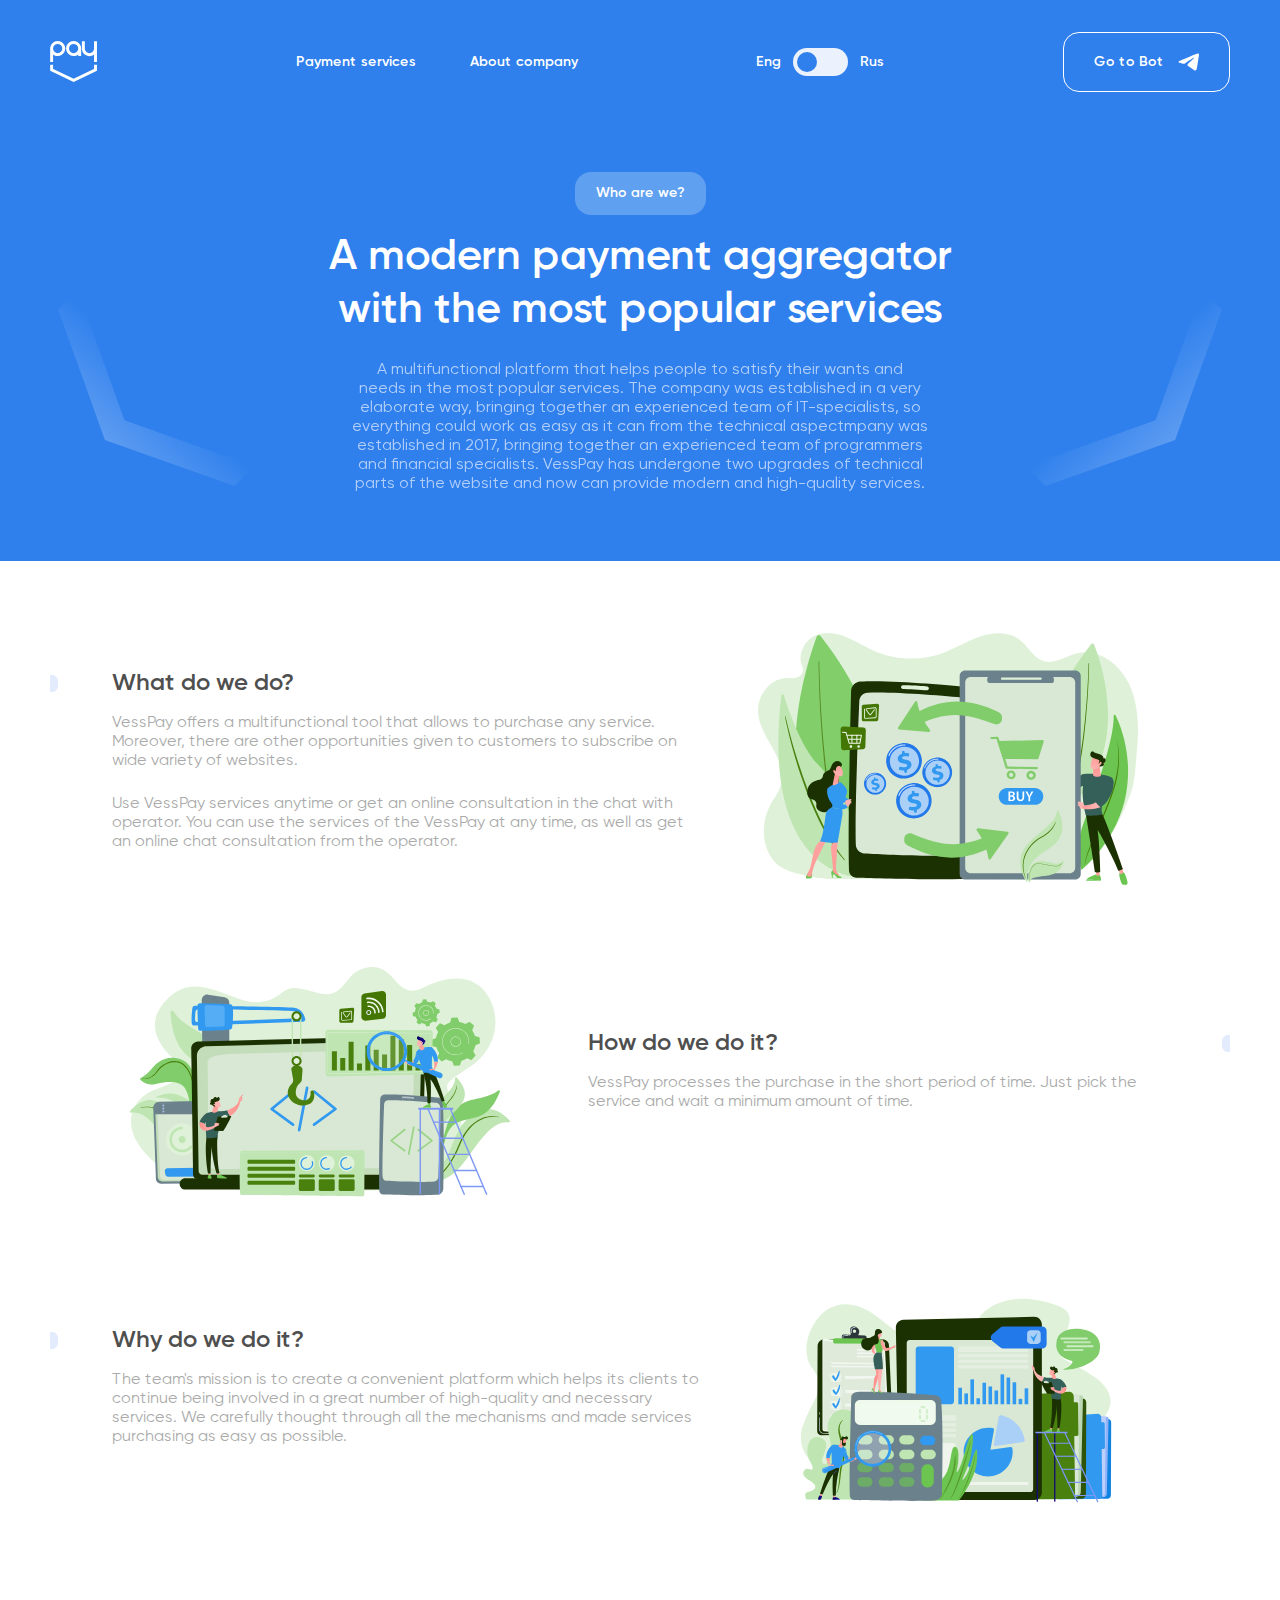
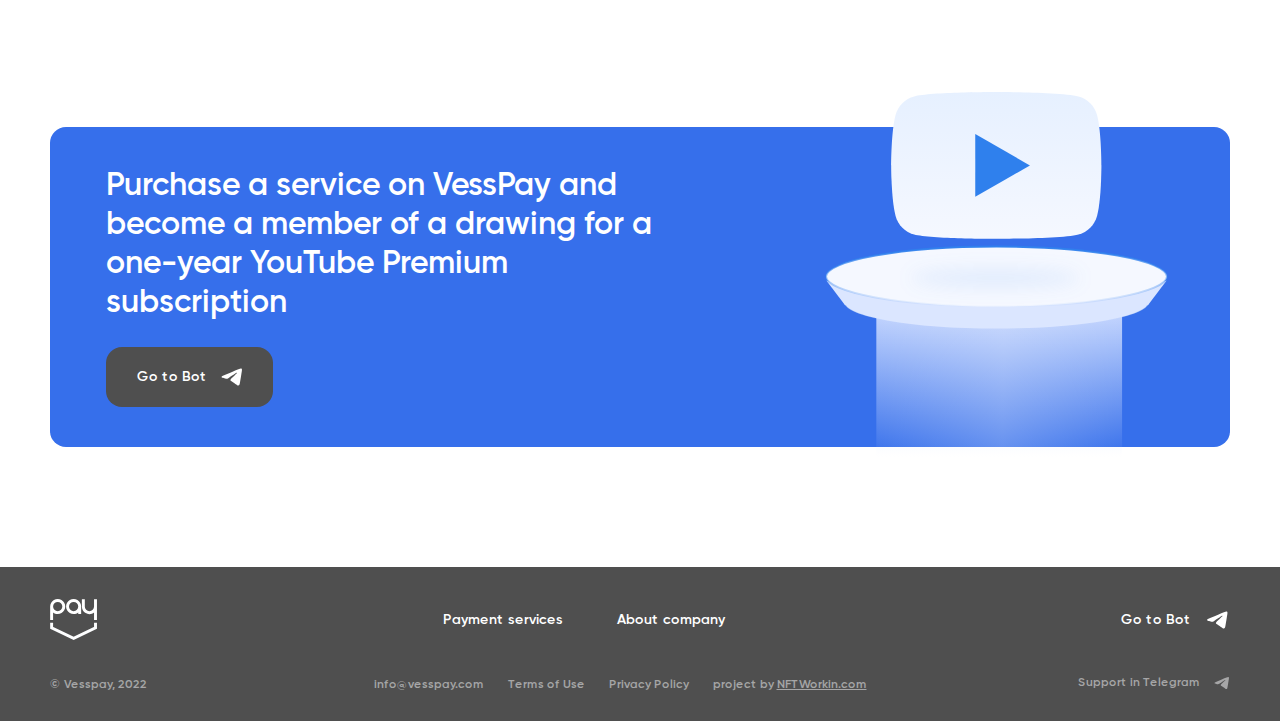
==== about/index.html @ a9a3f436 "fix links" ====
<!doctype html>
<html lang="ru">

<head>
    <meta charset="UTF-8">
<meta name="viewport" content="width=device-width">
<meta http-equiv="X-UA-Compatible" content="ie=edge">


<title>VessPay</title>

<link rel="stylesheet" href="../assets/css/style.css"> 

    </head>

<body>

    
<header class="header header-desctop header-blue">
    <div class="container">
        <a class="header__logo" href="../">
            <img src="./../assets/img/logo-white.svg" alt="logo">
        </a>
        <div class="header__menu">
            <ul>
                

                
                <li class="header__menu-item "><a href="../payment-services">Payment services</a>
                </li>
                
                

                
                <li class="header__menu-item "><a href="../about">About company</a>
                </li>
                
                


            </ul>
        </div>
        <div class="switch desctop " data-href='./../ru/about'>
    <span class="left">Eng</span><input type="checkbox" id="desctop" />
    <label for="desctop"></label>
    <span class="right">Rus</span>
</div>
        <div class="header__link">
            

<a class="btn btn_outline-white" href="https://t.me/vesspay_bot" target="_blank">

    <span>Go to Bot</span> <svg width="21" height="18" viewBox="0 0 21 18" fill="none" xmlns="http://www.w3.org/2000/svg">
            <path
                d="M1.91512 7.80784C8.19912 5.04334 16.3311 1.67284 17.4536 1.20634C20.3981 -0.0146596 21.3016 0.21934 20.8511 2.92334C20.5276 4.86684 19.5941 11.3013 18.8501 15.3063C18.4086 17.6813 17.4181 17.9628 15.8606 16.9353C15.1116 16.4408 11.3311 13.9408 10.5106 13.3538C9.76162 12.8188 8.72862 12.1753 10.0241 10.9078C10.4851 10.4563 13.5071 7.57084 15.8616 5.32484C16.1701 5.02984 15.7826 4.54534 15.4266 4.78184C12.2531 6.88634 7.85312 9.80734 7.29312 10.1878C6.44712 10.7623 5.63462 11.0258 4.17612 10.6068C3.07412 10.2903 1.99762 9.91284 1.57862 9.76884C-0.0348845 9.21484 0.348115 8.49734 1.91512 7.80784Z" />
        </svg>
</a>




        </div>

    </div>


</header>
<header class="header-mobile header-blue">
    <div class="header-mobile__wrapper">
        <a class="header__logo" href="#">
            <img src="./../assets/img/logo-white.svg" alt="logo">
        </a>
        <div class="switch mobile " data-href='./../ru/about'>
    <span class="left">Eng</span><input type="checkbox" id="mobile" />
    <label for="mobile"></label>
    <span class="right">Rus</span>
</div>

        <div class="header__menu-mob">
            <div class="burger">

                <div class="burger__close">
                    <svg width="44" height="22" viewBox="0 0 44 22" fill="none" xmlns="http://www.w3.org/2000/svg">
                        <g clip-path="url(#clip0_883_583)">
                            <rect x="6" width="32" height="4" rx="2" fill="white" />
                            <rect x="6" y="9" width="32" height="4" rx="2" fill="white" />
                            <rect x="6" y="18" width="32" height="4" rx="2" fill="white" />
                        </g>
                        <defs>
                            <clipPath id="clip0_883_583">
                                <rect width="44" height="22" fill="white" />
                            </clipPath>
                        </defs>
                    </svg>


                </div>
                <div class="burger__open">
                    <svg width="44" height="22" viewBox="0 0 44 22" fill="none" xmlns="http://www.w3.org/2000/svg">
                        <g clip-path="url(#clip0_199_19511)">
                            <path d="M22 11L31 20M13 20L22 11L13 20ZM31 2L22 11L31 2ZM22 11L13 2L22 11Z" stroke="white"
                                stroke-width="4" stroke-linecap="round" stroke-linejoin="round" />
                        </g>
                        <defs>
                            <clipPath id="clip0_199_19511">
                                <rect width="44" height="22" fill="white" />
                            </clipPath>
                        </defs>
                    </svg>

                </div>

            </div>
        </div>
    </div>
    <div class="nav nav-mobile">
        <ul class="nav-mobile__list">
            
            <li class="nav-mobile__list-item"><a href="../payment-services">Payment services</a></li>
            
            <li class="nav-mobile__list-item"><a href="../about">About company</a></li>
            
        </ul>
        

<a class="btn btn_outline-white" href="https://t.me/vesspay_bot" target="_blank">

    <span>Go to Bot</span> <svg width="21" height="18" viewBox="0 0 21 18" fill="none" xmlns="http://www.w3.org/2000/svg">
            <path
                d="M1.91512 7.80784C8.19912 5.04334 16.3311 1.67284 17.4536 1.20634C20.3981 -0.0146596 21.3016 0.21934 20.8511 2.92334C20.5276 4.86684 19.5941 11.3013 18.8501 15.3063C18.4086 17.6813 17.4181 17.9628 15.8606 16.9353C15.1116 16.4408 11.3311 13.9408 10.5106 13.3538C9.76162 12.8188 8.72862 12.1753 10.0241 10.9078C10.4851 10.4563 13.5071 7.57084 15.8616 5.32484C16.1701 5.02984 15.7826 4.54534 15.4266 4.78184C12.2531 6.88634 7.85312 9.80734 7.29312 10.1878C6.44712 10.7623 5.63462 11.0258 4.17612 10.6068C3.07412 10.2903 1.99762 9.91284 1.57862 9.76884C-0.0348845 9.21484 0.348115 8.49734 1.91512 7.80784Z" />
        </svg>
</a>




    </div>
</header>

 

    
    <main>
        


<section class=" about-main-section">
    <div class="container ">
        <div class="switch about-main-section-switch " data-href='./../ru/about'>
    <span class="left">Eng</span><input type="checkbox" id="about-main-section-switch" />
    <label for="about-main-section-switch"></label>
    <span class="right">Rus</span>
</div>
        <div class="about-main-section__content">

            <div class="about-main-section__wrapper">
                <div class="about-main-section__question">Who are we?</div>
                <h1>A modern payment aggregator with the most popular services</h1>
                <p>A multifunctional platform that helps people to satisfy their wants and needs in the most popular services. The company was established in a very elaborate way, bringing together an experienced team of IT-specialists, so everything could work as easy as it can from the technical aspectmpany was established in 2017, bringing together an experienced team of programmers and financial specialists. VessPay has undergone two upgrades of technical parts of the website and now can provide modern and high-quality services. </p>
            </div>
            <img class="about-main-section__left" src="./../assets/img/about-left.svg" alt="left-icon">
            <img class="about-main-section__right" src="./../assets/img/about-right.svg" alt="left-icon">
        </div>
    </div>
</section>


<section class=" text-image-section text-image-section_left text-image-one">
    <div class="container ">
        <div class="text-image-section__content">
            <div class="text-image-section__left">
                <div class="text-image-section__title">What do we do?
                    <svg width="8" height="17" viewBox="0 0 8 17" fill="none" xmlns="http://www.w3.org/2000/svg">
                        <path d="M0 0H2C5.31371 0 8 2.68629 8 6V11C8 14.3137 5.31371 17 2 17H0V0Z" fill="#E3ECFC" />
                    </svg>

                </div>
                <p>VessPay offers a multifunctional tool that allows to purchase any service. Moreover, there are other opportunities given to customers to subscribe on wide variety of websites.</p>
                <p>Use VessPay services anytime or get an online consultation in the chat with operator.  You can use the services of the VessPay at any time, as well as get an online chat consultation from the operator.</p>
            </div>
            <div class="text-image-section__img">
                <img src="./../assets/img/about-section1.svg" alt="image">
            </div>
        </div>
    </div>
</section>


<section class=" text-image-section text-image-section_right text-image-two">
    <div class="container ">
        <div class="text-image-section__content">
            <div class="text-image-section__left">
                <div class="text-image-section__title">How do we do it?
                    <svg width="8" height="17" viewBox="0 0 8 17" fill="none" xmlns="http://www.w3.org/2000/svg">
                        <path d="M0 0H2C5.31371 0 8 2.68629 8 6V11C8 14.3137 5.31371 17 2 17H0V0Z" fill="#E3ECFC" />
                    </svg>

                </div>
                <p>VessPay processes the purchase in the short period of time. Just pick the service and wait a minimum amount of time.</p>
                <p></p>
            </div>
            <div class="text-image-section__img">
                <img src="./../assets/img/about-section2.svg" alt="image">
            </div>
        </div>
    </div>
</section>


<section class=" text-image-section text-image-section_left text-image-three">
    <div class="container ">
        <div class="text-image-section__content">
            <div class="text-image-section__left">
                <div class="text-image-section__title">Why do we do it?
                    <svg width="8" height="17" viewBox="0 0 8 17" fill="none" xmlns="http://www.w3.org/2000/svg">
                        <path d="M0 0H2C5.31371 0 8 2.68629 8 6V11C8 14.3137 5.31371 17 2 17H0V0Z" fill="#E3ECFC" />
                    </svg>

                </div>
                <p>The team's mission is to create a convenient platform which helps its clients to continue being involved in a great number of high-quality and necessary services. We carefully thought through all the mechanisms and made services purchasing as easy as possible.</p>
                <p></p>
            </div>
            <div class="text-image-section__img">
                <img src="./../assets/img/about-section3.svg" alt="image">
            </div>
        </div>
    </div>
</section>



<section class=" banner-with-icon-section section">
    <div class="container ">
        <div class="banner-with-icon-section__content">
            <div class="banner-with-icon-section__left">
                <h2 class="banner-with-icon-section__title">Purchase a service on VessPay and become a member of a drawing for a one-year YouTube Premium subscription</h2>
                

<a class="btn btn_black" href="https://t.me/vesspay_bot" target="_blank">

    <span>Go to Bot</span>  <svg width="21" height="18" viewBox="0 0 21 18" fill="none" xmlns="http://www.w3.org/2000/svg">
            <path
                d="M1.91512 7.80784C8.19912 5.04334 16.3311 1.67284 17.4536 1.20634C20.3981 -0.0146596 21.3016 0.21934 20.8511 2.92334C20.5276 4.86684 19.5941 11.3013 18.8501 15.3063C18.4086 17.6813 17.4181 17.9628 15.8606 16.9353C15.1116 16.4408 11.3311 13.9408 10.5106 13.3538C9.76162 12.8188 8.72862 12.1753 10.0241 10.9078C10.4851 10.4563 13.5071 7.57084 15.8616 5.32484C16.1701 5.02984 15.7826 4.54534 15.4266 4.78184C12.2531 6.88634 7.85312 9.80734 7.29312 10.1878C6.44712 10.7623 5.63462 11.0258 4.17612 10.6068C3.07412 10.2903 1.99762 9.91284 1.57862 9.76884C-0.0348845 9.21484 0.348115 8.49734 1.91512 7.80784Z" />
        </svg>
</a>




            </div>
            <div class="banner-with-icon-section__right">
                <img src="./../assets/img/big-icon.svg" alt="icon">
            </div>
        </div>
    </div>

</section>


    </main>


    
<footer class="footer">
    <div class="container">
        <div class="footer__top">
            <a class="footer__logo" href="../">
                <img src="./../assets/img/logo-white.svg" alt="logo">
            </a>

            <ul class="footer__nav">
                
                <li><a href="../payment-services">Payment services</a></li>
                
                <li><a href="../about">About company</a></li>
                
            </ul>
            

<a class="btn btn_white-transperent" href="https://t.me/vesspay_bot" target="_blank">

    <span>Go to Bot</span> <svg width="21" height="18" viewBox="0 0 21 18" fill="none" xmlns="http://www.w3.org/2000/svg">
            <path
                d="M1.91512 7.80784C8.19912 5.04334 16.3311 1.67284 17.4536 1.20634C20.3981 -0.0146596 21.3016 0.21934 20.8511 2.92334C20.5276 4.86684 19.5941 11.3013 18.8501 15.3063C18.4086 17.6813 17.4181 17.9628 15.8606 16.9353C15.1116 16.4408 11.3311 13.9408 10.5106 13.3538C9.76162 12.8188 8.72862 12.1753 10.0241 10.9078C10.4851 10.4563 13.5071 7.57084 15.8616 5.32484C16.1701 5.02984 15.7826 4.54534 15.4266 4.78184C12.2531 6.88634 7.85312 9.80734 7.29312 10.1878C6.44712 10.7623 5.63462 11.0258 4.17612 10.6068C3.07412 10.2903 1.99762 9.91284 1.57862 9.76884C-0.0348845 9.21484 0.348115 8.49734 1.91512 7.80784Z" />
        </svg>
</a>




        </div>
        <div class="footer__bottom">
            <div class="footer__copyright">© Vesspay, 2022</div>
            <ul class="footer__links">
                
                
                <li> <a href="mailto:info@vesspay.com">info@vesspay.com</a> </li>
                

                
                
                <li data-href="modal-term" class="modal-trigger"> Terms of Use</li>
                

                
                
                <li class="projectBy_desctop"> project by <a href="nftworkin.com" class="link projectBy_desctop">NFTWorkin.com</a> </li>
                

                
                
                <li data-href="modal-privacy" class="modal-trigger"> Privacy Policy</li>
                

                
            </ul>
            

<a class="btn btn_grey" href="https://t.me/VessPay_chat" target="_blank">

    <span>Support in Telegram</span> <svg width="21" height="18" viewBox="0 0 21 18" fill="none" xmlns="http://www.w3.org/2000/svg">
            <path
                d="M1.91512 7.80784C8.19912 5.04334 16.3311 1.67284 17.4536 1.20634C20.3981 -0.0146596 21.3016 0.21934 20.8511 2.92334C20.5276 4.86684 19.5941 11.3013 18.8501 15.3063C18.4086 17.6813 17.4181 17.9628 15.8606 16.9353C15.1116 16.4408 11.3311 13.9408 10.5106 13.3538C9.76162 12.8188 8.72862 12.1753 10.0241 10.9078C10.4851 10.4563 13.5071 7.57084 15.8616 5.32484C16.1701 5.02984 15.7826 4.54534 15.4266 4.78184C12.2531 6.88634 7.85312 9.80734 7.29312 10.1878C6.44712 10.7623 5.63462 11.0258 4.17612 10.6068C3.07412 10.2903 1.99762 9.91284 1.57862 9.76884C-0.0348845 9.21484 0.348115 8.49734 1.91512 7.80784Z" />
        </svg>
</a>




            <div class="footer__projectBy">
                project by<a href = "http://nftworkin.com"  > NFTWorkin.com</a>
            </div>
        </div>
    </div>
</footer>
<div class="termOfUse modal">
    <div class="content">
        <div class="top">
            <div class="close"><svg width="40" height="40" viewBox="0 0 40 40" fill="none"
                    xmlns="http://www.w3.org/2000/svg">
                    <g filter="url(#filter0_b_1278_6894)">
                        <rect width="40" height="40" rx="20" fill="#F4F7FF" />
                        <path d="M15.2737 24.4777L24.3808 15.1768" stroke="#2F80ED" stroke-width="2"
                            stroke-linecap="round" stroke-linejoin="round" />
                        <path d="M15.1766 15.2737L24.4775 24.3808" stroke="#2F80ED" stroke-width="2"
                            stroke-linecap="round" stroke-linejoin="round" />
                    </g>
                    <defs>
                        <filter id="filter0_b_1278_6894" x="-12" y="-12" width="64" height="64"
                            filterUnits="userSpaceOnUse" color-interpolation-filters="sRGB">
                            <feFlood flood-opacity="0" result="BackgroundImageFix" />
                            <feGaussianBlur in="BackgroundImage" stdDeviation="6" />
                            <feComposite in2="SourceAlpha" operator="in" result="effect1_backgroundBlur_1278_6894" />
                            <feBlend mode="normal" in="SourceGraphic" in2="effect1_backgroundBlur_1278_6894"
                                result="shape" />
                        </filter>
                    </defs>
                </svg>
            </div>
        </div>
        <div class="wrapper-text">
            <h2>Website Terms of Use</h2>
            <div class="subtitle">Version 1.0</div>

            <div class="text">
      <p>The VessPay website located at VessPay.com is a copyrighted work belonging to VessPay. Certain features of the Site may be subject to additional guidelines, terms, or rules, which will be posted on the Site in connection with such features.<br>
      All such additional terms, guidelines, and rules are incorporated by reference into these Terms.
      These Terms of Use described the legally binding terms and conditions that oversee your use of the Site. BY LOGGING INTO THE SITE, YOU ARE BEING COMPLIANT THAT THESE TERMS and you represent that you have the authority and capacity to enter into these Terms. YOU SHOULD BE AT LEAST 18 YEARS OF AGE TO ACCESS THE SITE. IF YOU DISAGREE WITH ALL OF THE PROVISION OF THESE TERMS, DO NOT LOG INTO AND/OR USE THE SITE.</P> 
      
      <p>These terms require the use of arbitration Section 10.2 on an individual basis to resolve disputes and also limit the remedies available to you in the event of a dispute. These Terms of Use were created with the help of the Terms Of Use Generator. </p>
      
      
      <h3>Access to the Site</h3>
      
      <p><span>Subject to these Terms.</span>  Company grants you a non-transferable, non-exclusive, revocable, limited license to access the Site solely for your own personal, noncommercial use.
      </p>
      <p><span>Certain Restrictions.</span>  The rights approved to you in these Terms are subject to the following restrictions: (a) you shall not sell, rent, lease, transfer, assign, distribute, host, or otherwise commercially exploit the Site; (b) you shall not change, make derivative works of, disassemble, reverse compile or reverse engineer any part of the Site; (c) you shall not access the Site in order to build a similar or competitive website; and (d) except as expressly stated herein, no part of the Site may be copied, reproduced, distributed, republished, downloaded, displayed, posted or transmitted in any form or by any means unless otherwise indicated, any future release, update, or other addition to functionality of the Site shall be subject to these Terms. All copyright and other proprietary notices on the Site must be retained on all copies thereof. </p>
      
      
      <p>Company reserves the right to change, suspend, or cease the Site with or without notice to you. You approved that Company will not be held liable to you or any third-party for any change, interruption, or termination of the Site or any part.
      </p>
      <p><span>No Support or Maintenance.</span>  You agree that Company will have no obligation to provide you with any support in connection with the Site.<br>
      Excluding any User Content that you may provide, you are aware that all the intellectual property rights, including copyrights, patents, trademarks, and trade secrets, in the Site and its content are owned by Company or Company’s suppliers. Note that these Terms and access to the Site do not give you any rights, title or interest in or to any intellectual property rights, except for the limited access rights expressed in Section 2.1. Company and its suppliers reserve all rights not granted in these Terms. </p>
      
      
      <h3>Third-Party Links & Ads; Other Users
      
      Third-Party Links & Ads.</h3> 
      <p>The Site may contain links to third-party websites and services, and/or display advertisements for third-parties. Such Third-Party Links & Ads are not under the control of Company, and Company is not responsible for any Third-Party Links & Ads. Company provides access to these Third-Party Links & Ads only as a convenience to you, and does not review, approve, monitor, endorse, warrant, or make any representations with respect to Third-Party Links & Ads. You use all Third-Party Links & Ads at your own risk, and should apply a suitable level of caution and discretion in doing so. When you click on any of the Third-Party Links & Ads, the applicable third party’s terms and policies apply, including the third party’s privacy and data gathering practices</p>
      
      <p><span>Other Users.</span> Each Site user is solely responsible for any and all of its own User Content. Because we do not control User Content, you acknowledge and agree that we are not responsible for any User Content, whether provided by you or by others. You agree that Company will not be responsible for any loss or damage incurred as the result of any such interactions. If there is a dispute between you and any Site user, we are under no obligation to become involved.</p>
      
      <p>You hereby release and forever discharge the Company and our officers, employees, agents, successors, and assigns from, and hereby waive and relinquish, each and every past, present and future dispute, claim, controversy, demand, right, obligation, liability, action and cause of action of every kind and nature, that has arisen or arises directly or indirectly out of, or that relates directly or indirectly to, the Site. If you are a California resident, you hereby waive California civil code section 1542 in connection with the foregoing, which states: "a general release does not extend to claims which the creditor does not know or suspect to exist in his or her favor at the time of executing the release, which if known by him or her must have materially affected his or her settlement with the debtor." </p>
      
      <p><span>Cookies and Web Beacons.</span>  Like any other website, VessPay uses ‘cookies’. These cookies are used to store information including visitors’ preferences, and the pages on the website that the visitor accessed or visited. The information is used to optimize the users’ experience by customizing our web page content based on visitors’ browser type and/or other information. </p>
      
      
      <h3>Disclaimers</h3>
      
      <p>The site is provided on an "as-is" and "as available" basis, and company and our suppliers expressly disclaim any and all warranties and conditions of any kind, whether express, implied, or statutory, including all warranties or conditions of merchantability, fitness for a particular purpose, title, quiet enjoyment, accuracy, or non-infringement. We and our suppliers make not guarantee that the site will meet your requirements, will be available on an uninterrupted, timely, secure, or error-free basis, or will be accurate, reliable, free of viruses or other harmful code, complete, legal, or safe. If applicable law requires any warranties with respect to the site, all such warranties are limited in duration to ninety (90) days from the date of first use.<br>
      Some jurisdictions do not allow the exclusion of implied warranties, so the above exclusion may not apply to you. Some jurisdictions do not allow limitations on how long an implied warranty lasts, so the above limitation may not apply to you. </p>
      
      
      <h3>Limitation on Liability</h3>
      
      <p>To the maximum extent permitted by law, in no event shall company or our suppliers be liable to you or any third-party for any lost profits, lost data, costs of procurement of substitute products, or any indirect, consequential, exemplary, incidental, special or punitive damages arising from or relating to these terms or your use of, or incapability to use the site even if company has been advised of the possibility of such damages. Access to and use of the site is at your own discretion and risk, and you will be solely responsible for any damage to your device or computer system, or loss of data resulting therefrom</p>
      
      <p>To the maximum extent permitted by law, notwithstanding anything to the contrary contained herein, our liability to you for any damages arising from or related to this agreement, will at all times be limited to a maximum of fifty U.S. dollars (u.s. $50). The existence of more than one claim will not enlarge this limit. You agree that our suppliers will have no liability of any kind arising from or relating to this agreement.</p>
      
      <p>Some jurisdictions do not allow the limitation or exclusion of liability for incidental or consequential damages, so the above limitation or exclusion may not apply to you. </p>
      
      <p><span>Term and Termination.</span> Subject to this Section, these Terms will remain in full force and effect while you use the Site. We may suspend or terminate your rights to use the Site at any time for any reason at our sole discretion, including for any use of the Site in violation of these Terms. Upon termination of your rights under these Terms, your Account and right to access and use the Site will terminate immediately. You understand that any termination of your Account may involve deletion of your User Content associated with your Account from our live databases. Company will not have any liability whatsoever to you for any termination of your rights under these Terms. Even after your rights under these Terms are terminated, the following provisions of these Terms will remain in effect: Sections 2 through 2.5, Section 3 and Sections 4 through 10. </p>
      
      
      <h3>Copyright Policy.</h3>
      
      <p>Company respects the intellectual property of others and asks that users of our Site do the same. In connection with our Site, we have adopted and implemented a policy respecting copyright law that provides for the removal of any infringing materials and for the termination of users of our online Site who are repeated infringers of intellectual property rights, including copyrights. If you believe that one of our users is, through the use of our Site, unlawfully infringing the copyright(s) in a work, and wish to have the allegedly infringing material removed, the following information in the form of a written notification (pursuant to 17 U.S.C. § 512(c)) must be provided to our designated <br>Copyright Agent:
      <ul>
      <li>your physical or electronic signature; </li>
      <li>identification of the copyrighted work(s) that you claim to have been infringed; </li>
      <li>identification of the material on our services that you claim is infringing and that you request us to remove; </li>
      <li>sufficient information to permit us to locate such material; </li>
      <li>your address, telephone number, and e-mail address; </li>
      <li>a statement that you have a good faith belief that use of the objectionable material is not authorized by the copyright owner, its agent, or under the law; </li>
      <li>a statement that the information in the notification is accurate, and under penalty of perjury, that you are either the owner of the copyright that has allegedly been infringed or that you are authorized to act on behalf of the copyright owner. </li>
      </ul>
      Please note that, pursuant to 17 U.S.C. § 512(f), any misrepresentation of material fact in a written notification automatically subjects the complaining party to liability for any damages, costs and attorney’s fees incurred by us in connection with the written notification and allegation of copyright infringement. </p>
      
      
      <h3>General</h3>
      
      <p>These Terms are subject to occasional revision, and if we make any substantial changes, we may notify you by sending you an e-mail to the last e-mail address you provided to us and/or by prominently posting notice of the changes on our Site. You are responsible for providing us with your most current e-mail address. In the event that the last e-mail address that you have provided us is not valid our dispatch of the e-mail containing such notice will nonetheless constitute effective notice of the changes described in the notice. Any changes to these Terms will be effective upon the earliest of thirty (30) calendar days following our dispatch of an e-mail notice to you or thirty (30) calendar days following our posting of notice of the changes on our Site. These changes will be effective immediately for new users of our Site. Continued use of our Site following notice of such changes shall indicate your acknowledgement of such changes and agreement to be bound by the terms and conditions of such changes. Dispute Resolution. Please read this Arbitration Agreement carefully. It is part of your contract with Company and affects your rights. It contains procedures for MANDATORY BINDING ARBITRATION AND A CLASS ACTION WAIVER. </p>
      
      <p><span>Applicability of Arbitration Agreement. </span> All claims and disputes in connection with the Terms or the use of any product or service provided by the Company that cannot be resolved informally or in small claims court shall be resolved by binding arbitration on an individual basis under the terms of this Arbitration Agreement. Unless otherwise agreed to, all arbitration proceedings shall be held in English. This Arbitration Agreement applies to you and the Company, and to any subsidiaries, affiliates, agents, employees, predecessors in interest, successors, and assigns, as well as all authorized or unauthorized users or beneficiaries of services or goods provided under the Terms. </p>
      
      <p><span>Notice Requirement and Informal Dispute Resolution.</span>  Before either party may seek arbitration, the party must first send to the other party a written Notice of Dispute describing the nature and basis of the claim or dispute, and the requested relief. A Notice to the Company should be sent to: Vesspay.com. After the Notice is received, you and the Company may attempt to resolve the claim or dispute informally. If you and the Company do not resolve the claim or dispute within thirty (30) days after the Notice is received, either party may begin an arbitration proceeding. The amount of any settlement offer made by any party may not be disclosed to the arbitrator until after the arbitrator has determined the amount of the award to which either party is entitled.<br>
      <span>Arbitration Rules.</span> Arbitration shall be initiated through the American Arbitration Association, an established alternative dispute resolution provider that offers arbitration as set forth in this section. If AAA is not available to arbitrate, the parties shall agree to select an alternative ADR Provider. The rules of the ADR Provider shall govern all aspects of the arbitration except to the extent such rules are in conflict with the Terms. The AAA Consumer Arbitration Rules governing the arbitration are available online at adr.org or by calling the AAA at 1-800-778-7879. The arbitration shall be conducted by a single, neutral arbitrator. Any claims or disputes where the total amount of the award sought is less than Ten Thousand U.S. Dollars (US $10,000.00) may be resolved through binding non-appearance-based arbitration, at the option of the party seeking relief. For claims or disputes where the total amount of the award sought is Ten Thousand U.S. Dollars (US $10,000.00) or more, the right to a hearing will be determined by the Arbitration Rules. Any hearing will be held in a location within 100 miles of your residence, unless you reside outside of the United States, and unless the parties agree otherwise. If you reside outside of the U.S., the arbitrator shall give the parties reasonable notice of the date, time and place of any oral hearings. Any judgment on the award rendered by the arbitrator may be entered in any court of competent jurisdiction. If the arbitrator grants you an award that is greater than the last settlement offer that the Company made to you prior to the initiation of arbitration, the Company will pay you the greater of the award or $2,500.00. Each party shall bear its own costs and disbursements arising out of the arbitration and shall pay an equal share of the fees and costs of the ADR Provider. </p>
      
      <p><span>Additional Rules for Non-Appearance Based Arbitration.</span>  If non-appearance based arbitration is elected, the arbitration shall be conducted by telephone, online and/or based solely on written submissions; the specific manner shall be chosen by the party initiating the arbitration. The arbitration shall not involve any personal appearance by the parties or witnesses unless otherwise agreed by the parties. </p>
      
      <p><span>Time Limits.</span>  If you or the Company pursues arbitration, the arbitration action must be initiated and/or demanded within the statute of limitations and within any deadline imposed under the AAA Rules for the pertinent claim. </p>
      
      <p><span>Authority of Arbitrator.</span> If arbitration is initiated, the arbitrator will decide the rights and liabilities of you and the Company, and the dispute will not be consolidated with any other matters or joined with any other cases or parties. The arbitrator shall have the authority to grant motions dispositive of all or part of any claim. The arbitrator shall have the authority to award monetary damages, and to grant any non-monetary remedy or relief available to an individual under applicable law, the AAA Rules, and the Terms. The arbitrator shall issue a written award and statement of decision describing the essential findings and conclusions on which the award is based. The arbitrator has the same authority to award relief on an individual basis that a judge in a court of law would have. The award of the arbitrator is final and binding upon you and the Company. </p>
       
      <p><span>Waiver of Jury Trial. </span> THE PARTIES HEREBY WAIVE THEIR CONSTITUTIONAL AND STATUTORY RIGHTS TO GO TO COURT AND HAVE A TRIAL IN FRONT OF A JUDGE OR A JURY, instead electing that all claims and disputes shall be resolved by arbitration under this Arbitration Agreement. Arbitration procedures are typically more limited, more efficient and less expensive than rules applicable in a court and are subject to very limited review by a court. In the event any litigation should arise between you and the Company in any state or federal court in a suit to vacate or enforce an arbitration award or otherwise, YOU AND THE COMPANY WAIVE ALL RIGHTS TO A JURY TRIAL, instead electing that the dispute be resolved by a judge. </p>
      
      <p><span>Waiver of Class or Consolidated Actions.</span> All claims and disputes within the scope of this arbitration agreement must be arbitrated or litigated on an individual basis and not on a class basis, and claims of more than one customer or user cannot be arbitrated or litigated jointly or consolidated with those of any other customer or user.<br>
      Confidentiality. All aspects of the arbitration proceeding shall be strictly confidential. The parties agree to maintain confidentiality unless otherwise required by law. This paragraph shall not prevent a party from submitting to a court of law any information necessary to enforce this Agreement, to enforce an arbitration award, or to seek injunctive or equitable relief. </p>
      
      <p><span>Severability. </span>  If any part or parts of this Arbitration Agreement are found under the law to be invalid or unenforceable by a court of competent jurisdiction, then such specific part or parts shall be of no force and effect and shall be severed and the remainder of the Agreement shall continue in full force and effect. </p> 
      
      <p><span>Right to Waive.</span> Any or all of the rights and limitations set forth in this Arbitration Agreement may be waived by the party against whom the claim is asserted. Such waiver shall not waive or affect any other portion of this Arbitration Agreement.
      Survival of Agreement. This Arbitration Agreement will survive the termination of your relationship with Company.</p>
      
      <p><span>Small Claims Court.</span>  Nonetheless the foregoing, either you or the Company may bring an individual action in small claims court.
      Emergency Equitable Relief. Anyhow the foregoing, either party may seek emergency equitable relief before a state or federal court in order to maintain the status quo pending arbitration. A request for interim measures shall not be deemed a waiver of any other rights or obligations under this Arbitration Agreement. </p>
      
      <p><span>Claims Not Subject to Arbitration. </span>Notwithstanding the foregoing, claims of defamation, violation of the Computer Fraud and Abuse Act, and infringement or misappropriation of the other party’s patent, copyright, trademark or trade secrets shall not be subject to this Arbitration Agreement.
      </p>
      <p>In any circumstances where the foregoing Arbitration Agreement permits the parties to litigate in court, the parties hereby agree to submit to the personal jurisdiction of the courts located within Netherlands County, California, for such purposes.
      </p>
      <p>The Site may be subject to U.S. export control laws and may be subject to export or import regulations in other countries. You agree not to export, re-export, or transfer, directly or indirectly, any U.S. technical data acquired from Company, or any products utilizing such data, in violation of the United States export laws or regulations.
      </p>
      <p>Company is located at the address in Section 10.8. If you are a California resident, you may report complaints to the Complaint Assistance Unit of the Division of Consumer Product of the California Department of Consumer Affairs by contacting them in writing at 400 R Street, Sacramento, CA 95814, or by telephone at (800) 952-5210.
      </p>
      <p><span>Electronic Communications.</span> The communications between you and Company use electronic means, whether you use the Site or send us emails, or whether Company posts notices on the Site or communicates with you via email. For contractual purposes, you (a) consent to receive communications from Company in an electronic form; and (b) agree that all terms and conditions, agreements, notices, disclosures, and other communications that Company provides to you electronically satisfy any legal obligation that such communications would satisfy if it were be in a hard copy writing.
      </p>
      <p><span>Entire Terms.</span>  These Terms constitute the entire agreement between you and us regarding the use of the Site. Our failure to exercise or enforce any right or provision of these Terms shall not operate as a waiver of such right or provision. The section titles in these Terms are for convenience only and have no legal or contractual effect. The word "including" means "including without limitation". If any provision of these Terms is held to be invalid or unenforceable, the other provisions of these Terms will be unimpaired and the invalid or unenforceable provision will be deemed modified so that it is valid and enforceable to the maximum extent permitted by law. Your relationship to Company is that of an independent contractor, and neither party is an agent or partner of the other. These Terms, and your rights and obligations herein, may not be assigned, subcontracted, delegated, or otherwise transferred by you without Company’s prior written consent, and any attempted assignment, subcontract, delegation, or transfer in violation of the foregoing will be null and void. Company may freely assign these Terms. The terms and conditions set forth in these Terms shall be binding upon assignees. </p>
      
      <p><span>Your Privacy.</span> Please read our Privacy Policy. </p>
      
      
      <p><span>Copyright/Trademark Information. Copyright ©.</span> All rights reserved. All trademarks, logos and service marks displayed on the Site are our property or the property of other third-parties. You are not permitted to use these Marks without our prior written consent or the consent of such third party which may own the Marks.
      </p>
       
      <p>Contact Information</p>
      
      <p>Address: <a href = 'vesspay.com'>Vesspay.com</a></p>
      
      
     </div>
        </div>
    </div>
</div>
<div class="privacyPolice modal">
    <div class="content">
        <div class="top">
            <div class="close"><svg width="40" height="40" viewBox="0 0 40 40" fill="none"
                    xmlns="http://www.w3.org/2000/svg">
                    <g filter="url(#filter0_b_1278_6894)">
                        <rect width="40" height="40" rx="20" fill="#F4F7FF" />
                        <path d="M15.2737 24.4777L24.3808 15.1768" stroke="#2F80ED" stroke-width="2"
                            stroke-linecap="round" stroke-linejoin="round" />
                        <path d="M15.1766 15.2737L24.4775 24.3808" stroke="#2F80ED" stroke-width="2"
                            stroke-linecap="round" stroke-linejoin="round" />
                    </g>
                    <defs>
                        <filter id="filter0_b_1278_6894" x="-12" y="-12" width="64" height="64"
                            filterUnits="userSpaceOnUse" color-interpolation-filters="sRGB">
                            <feFlood flood-opacity="0" result="BackgroundImageFix" />
                            <feGaussianBlur in="BackgroundImage" stdDeviation="6" />
                            <feComposite in2="SourceAlpha" operator="in" result="effect1_backgroundBlur_1278_6894" />
                            <feBlend mode="normal" in="SourceGraphic" in2="effect1_backgroundBlur_1278_6894"
                                result="shape" />
                        </filter>
                    </defs>
                </svg>
            </div>
        </div>
        <div class="wrapper-text">
            <div class="text"><p>At VessPay, accessible from VessPay.com, one of our main priorities is the privacy of our visitors. This Privacy Policy document contains types of information that is collected and recorded by VessPay and how we use it.
    If you have additional questions or require more information about our Privacy Policy, do not hesitate to contact us.
    This Privacy Policy applies only to our online activities and is valid for visitors to our website with regards to the information that they shared and/or collect in VessPay. This policy is not applicable to any information collected offline or via channels other than this website. Consent
    By using our website, you hereby consent to our Privacy Policy and agree to its terms.</p>
    
    
    <h3>Information we collect</h3>
    
    <p>The personal information that you are asked to provide, and the reasons why you are asked to provide it, will be made clear to you at the point we ask you to provide your personal information.
    If you contact us directly, we may receive additional information about you such as your name, email address, phone number, the contents of the message and/or attachments you may send us, and any other information you may choose to provide.
    When you register for an Account, we may ask for your contact information, including items such as name, company name, address, email address, and telephone number. </p>
    
    
    <h3>How we use your information</h3>
    
    <p>We use the information we collect in various ways, including to:</p>
    <ul>
    <li>Provide, operate, and maintain our website</li>
    <li>Improve, personalize, and expand our website</li>
    <li>Understand and analyze how you use our website</li>
    <li>Develop new products, services, features, and functionality</li>
    <li>Communicate with you, either directly or through one of our partners, including for customer service, to provide you with updates and other information relating to the website, and for marketing and promotional purposes</li>
    <li>Send you emails</li>
    <li>Find and prevent fraud</li>
    </ul>
    
    <h3>Log Files</h3>
    
    <p>VessPay follows a standard procedure of using log files. These files log visitors when they visit websites. All hosting companies do this and a part of hosting services' analytics. The information collected by log files include internet protocol (IP) addresses, browser type, Internet Service Provider (ISP), date and time stamp, referring/exit pages, and possibly the number of clicks. These are not linked to any information that is personally identifiable. The purpose of the information is for analyzing trends, administering the site, tracking users' movement on the website, and gathering demographic information.</p>
    
    
    <h3>Cookies and Web Beacons</h3>
    
    <p>Like any other website, VessPay uses 'cookies'. These cookies are used to store information including visitors' preferences, and the pages on the website that the visitor accessed or visited. The information is used to optimize the users' experience by customizing our web page content based on visitors' browser type and/or other information.</p>
    
    
    <h3>Advertising Partners Privacy Policies</h3>
    
    <p>You may consult this list to find the Privacy Policy for each of the advertising partners of VessPay.
    Third-party ad servers or ad networks uses technologies like cookies, JavaScript, or Web Beacons that are used in their respective advertisements and links that appear on VessPay, which are sent directly to users' browser. They automatically receive your IP address when this occurs. These technologies are used to measure the effectiveness of their advertising campaigns and/or to personalize the advertising content that you see on websites that you visit.<br>
    Note that VessPay has no access to or control over these cookies that are used by third-party advertisers.</p>
    
    
    <h3>Third Party Privacy Policies</h3>
    
    <p>VessPay's Privacy Policy does not apply to other advertisers or websites. Thus, we are advising you to consult the respective Privacy Policies of these third-party ad servers for more detailed information. It may include their practices and instructions about how to opt-out of certain options.
    You can choose to disable cookies through your individual browser options. To know more detailed information about cookie management with specific web browsers, it can be found at the browsers' respective websites.</p>
    
    
    <h3>CCPA Privacy Rights (Do Not Sell My Personal Information)</h3>
    
    <p>Under the CCPA, among other rights, California consumers have the right to:
    Request that a business that collects a consumer's personal data disclose the categories and specific pieces of personal data that a business has collected about consumers.
    Request that a business delete any personal data about the consumer that a business has collected.
    Request that a business that sells a consumer's personal data, not sell the consumer's personal data.
    If you make a request, we have one month to respond to you. If you would like to exercise any of these rights, please contact us.</p>
    
    
    <h3>GDPR Data Protection Rights</h3>
    
    <p>We would like to make sure you are fully aware of all of your data protection rights. Every user is entitled to the following:<br>
    The right to access – You have the right to request copies of your personal data. We may charge you a small fee for this service.<br>
    The right to rectification – You have the right to request that we correct any information you believe is inaccurate. You also have the right to request that we complete the information you believe is incomplete.<br>
    The right to erasure – You have the right to request that we erase your personal data, under certain conditions.
    The right to restrict processing – You have the right to request that we restrict the processing of your personal data, under certain conditions.
    The right to object to processing – You have the right to object to our processing of your personal data, under certain conditions.<br>
    The right to data portability – You have the right to request that we transfer the data that we have collected to another organization, or directly to you, under certain conditions.
    If you make a request, we have one month to respond to you. If you would like to exercise any of these rights, please contact us.</p>
    
    
    <h3>Children's Information</h3>
    
    <p>Another part of our priority is adding protection for children while using the internet. We encourage parents and guardians to observe, participate in, and/or monitor and guide their online activity.
    VessPay does not knowingly collect any Personal Identifiable Information from children under the age of 13. If you think that your child provided this kind of information on our website, we strongly encourage you to contact us immediately and we will do our best efforts to promptly remove such information from our records.</p>
    
    </div>
        </div>
    </div>
</div>
 
    
<script src="../assets/js/main.min.js"></script> 
</body>

</html>
---- assets/css/style.css ----
@charset "UTF-8";/*!
 * Accordion v3.2.0
 * Simple accordion created in pure Javascript.
 * https://github.com/michu2k/Accordion
 *
 * Copyright (c) Michał Strumpf
 * Published under MIT License
 */.ac{margin-top:10px;border:1px solid #eee;background-color:#fff;box-sizing:border-box}.ac .ac-header{margin:0;padding:0}.ac .ac-trigger{font:bold 16px Arial,sans-serif;color:#111;text-align:left;width:100%;padding:10px 30px 10px 10px;display:block;cursor:pointer;background-color:transparent;-webkit-transition:color .25s ease;transition:color .25s ease;position:relative;text-decoration:none;margin:0;border:0}.ac .ac-trigger::after{content:'+';text-align:center;width:15px;-webkit-transform:translate(0,-50%);transform:translate(0,-50%);position:absolute;right:10px;top:50%}.ac .ac-trigger:focus{color:#8a8a8a}.ac .ac-panel{overflow:hidden;-webkit-transition-property:height,visibility;transition-property:height,visibility;-webkit-transition-timing-function:ease;transition-timing-function:ease}.ac .ac-panel .ac-text{font:15px/24px Arial,sans-serif;color:#111;padding:10px;margin:0}.ac.js-enabled .ac-panel{visibility:hidden}.ac.is-active .ac-panel{visibility:visible}.ac.is-active>.ac-header .ac-trigger::after{content:'\2013'}@font-face{font-family:swiper-icons;src:url('data:application/font-woff;charset=utf-8;base64, [base64]//wADZ2x5ZgAAAywAAADMAAAD2MHtryVoZWFkAAABbAAAADAAAAA2E2+eoWhoZWEAAAGcAAAAHwAAACQC9gDzaG10eAAAAigAAAAZAAAArgJkABFsb2NhAAAC0AAAAFoAAABaFQAUGG1heHAAAAG8AAAAHwAAACAAcABAbmFtZQAAA/gAAAE5AAACXvFdBwlwb3N0AAAFNAAAAGIAAACE5s74hXjaY2BkYGAAYpf5Hu/j+W2+MnAzMYDAzaX6QjD6/4//Bxj5GA8AuRwMYGkAPywL13jaY2BkYGA88P8Agx4j+/8fQDYfA1AEBWgDAIB2BOoAeNpjYGRgYNBh4GdgYgABEMnIABJzYNADCQAACWgAsQB42mNgYfzCOIGBlYGB0YcxjYGBwR1Kf2WQZGhhYGBiYGVmgAFGBiQQkOaawtDAoMBQxXjg/wEGPcYDDA4wNUA2CCgwsAAAO4EL6gAAeNpj2M0gyAACqxgGNWBkZ2D4/wMA+xkDdgAAAHjaY2BgYGaAYBkGRgYQiAHyGMF8FgYHIM3DwMHABGQrMOgyWDLEM1T9/w8UBfEMgLzE////P/5//f/V/xv+r4eaAAeMbAxwIUYmIMHEgKYAYjUcsDAwsLKxc3BycfPw8jEQA/[base64]/uznmfPFBNODM2K7MTQ45YEAZqGP81AmGGcF3iPqOop0r1SPTaTbVkfUe4HXj97wYE+yNwWYxwWu4v1ugWHgo3S1XdZEVqWM7ET0cfnLGxWfkgR42o2PvWrDMBSFj/IHLaF0zKjRgdiVMwScNRAoWUoH78Y2icB/yIY09An6AH2Bdu/UB+yxopYshQiEvnvu0dURgDt8QeC8PDw7Fpji3fEA4z/PEJ6YOB5hKh4dj3EvXhxPqH/SKUY3rJ7srZ4FZnh1PMAtPhwP6fl2PMJMPDgeQ4rY8YT6Gzao0eAEA409DuggmTnFnOcSCiEiLMgxCiTI6Cq5DZUd3Qmp10vO0LaLTd2cjN4fOumlc7lUYbSQcZFkutRG7g6JKZKy0RmdLY680CDnEJ+UMkpFFe1RN7nxdVpXrC4aTtnaurOnYercZg2YVmLN/d/gczfEimrE/fs/bOuq29Zmn8tloORaXgZgGa78yO9/cnXm2BpaGvq25Dv9S4E9+5SIc9PqupJKhYFSSl47+Qcr1mYNAAAAeNptw0cKwkAAAMDZJA8Q7OUJvkLsPfZ6zFVERPy8qHh2YER+3i/BP83vIBLLySsoKimrqKqpa2hp6+jq6RsYGhmbmJqZSy0sraxtbO3sHRydnEMU4uR6yx7JJXveP7WrDycAAAAAAAH//wACeNpjYGRgYOABYhkgZgJCZgZNBkYGLQZtIJsFLMYAAAw3ALgAeNolizEKgDAQBCchRbC2sFER0YD6qVQiBCv/H9ezGI6Z5XBAw8CBK/m5iQQVauVbXLnOrMZv2oLdKFa8Pjuru2hJzGabmOSLzNMzvutpB3N42mNgZGBg4GKQYzBhYMxJLMlj4GBgAYow/P/PAJJhLM6sSoWKfWCAAwDAjgbRAAB42mNgYGBkAIIbCZo5IPrmUn0hGA0AO8EFTQAA');font-weight:400;font-style:normal}:root{--swiper-theme-color:#007aff}.swiper{margin-left:auto;margin-right:auto;position:relative;overflow:hidden;list-style:none;padding:0;z-index:1}.swiper-vertical>.swiper-wrapper{flex-direction:column}.swiper-wrapper{position:relative;width:100%;height:100%;z-index:1;display:flex;transition-property:transform;box-sizing:content-box}.swiper-android .swiper-slide,.swiper-wrapper{transform:translate3d(0,0,0)}.swiper-pointer-events{touch-action:pan-y}.swiper-pointer-events.swiper-vertical{touch-action:pan-x}.swiper-slide{flex-shrink:0;width:100%;height:100%;position:relative;transition-property:transform}.swiper-slide-invisible-blank{visibility:hidden}.swiper-autoheight,.swiper-autoheight .swiper-slide{height:auto}.swiper-autoheight .swiper-wrapper{align-items:flex-start;transition-property:transform,height}.swiper-backface-hidden .swiper-slide{transform:translateZ(0);-webkit-backface-visibility:hidden;backface-visibility:hidden}.swiper-3d,.swiper-3d.swiper-css-mode .swiper-wrapper{perspective:1200px}.swiper-3d .swiper-cube-shadow,.swiper-3d .swiper-slide,.swiper-3d .swiper-slide-shadow,.swiper-3d .swiper-slide-shadow-bottom,.swiper-3d .swiper-slide-shadow-left,.swiper-3d .swiper-slide-shadow-right,.swiper-3d .swiper-slide-shadow-top,.swiper-3d .swiper-wrapper{transform-style:preserve-3d}.swiper-3d .swiper-slide-shadow,.swiper-3d .swiper-slide-shadow-bottom,.swiper-3d .swiper-slide-shadow-left,.swiper-3d .swiper-slide-shadow-right,.swiper-3d .swiper-slide-shadow-top{position:absolute;left:0;top:0;width:100%;height:100%;pointer-events:none;z-index:10}.swiper-3d .swiper-slide-shadow{background:rgba(0,0,0,.15)}.swiper-3d .swiper-slide-shadow-left{background-image:linear-gradient(to left,rgba(0,0,0,.5),rgba(0,0,0,0))}.swiper-3d .swiper-slide-shadow-right{background-image:linear-gradient(to right,rgba(0,0,0,.5),rgba(0,0,0,0))}.swiper-3d .swiper-slide-shadow-top{background-image:linear-gradient(to top,rgba(0,0,0,.5),rgba(0,0,0,0))}.swiper-3d .swiper-slide-shadow-bottom{background-image:linear-gradient(to bottom,rgba(0,0,0,.5),rgba(0,0,0,0))}.swiper-css-mode>.swiper-wrapper{overflow:auto;scrollbar-width:none;-ms-overflow-style:none}.swiper-css-mode>.swiper-wrapper::-webkit-scrollbar{display:none}.swiper-css-mode>.swiper-wrapper>.swiper-slide{scroll-snap-align:start start}.swiper-horizontal.swiper-css-mode>.swiper-wrapper{scroll-snap-type:x mandatory}.swiper-vertical.swiper-css-mode>.swiper-wrapper{scroll-snap-type:y mandatory}.swiper-centered>.swiper-wrapper::before{content:'';flex-shrink:0;order:9999}.swiper-centered.swiper-horizontal>.swiper-wrapper>.swiper-slide:first-child{margin-inline-start:var(--swiper-centered-offset-before)}.swiper-centered.swiper-horizontal>.swiper-wrapper::before{height:100%;min-height:1px;width:var(--swiper-centered-offset-after)}.swiper-centered.swiper-vertical>.swiper-wrapper>.swiper-slide:first-child{margin-block-start:var(--swiper-centered-offset-before)}.swiper-centered.swiper-vertical>.swiper-wrapper::before{width:100%;min-width:1px;height:var(--swiper-centered-offset-after)}.swiper-centered>.swiper-wrapper>.swiper-slide{scroll-snap-align:center center}.swiper-virtual .swiper-slide{-webkit-backface-visibility:hidden;transform:translateZ(0)}.swiper-virtual.swiper-css-mode .swiper-wrapper::after{content:'';position:absolute;left:0;top:0;pointer-events:none}.swiper-virtual.swiper-css-mode.swiper-horizontal .swiper-wrapper::after{height:1px;width:var(--swiper-virtual-size)}.swiper-virtual.swiper-css-mode.swiper-vertical .swiper-wrapper::after{width:1px;height:var(--swiper-virtual-size)}:root{--swiper-navigation-size:44px}.swiper-button-next,.swiper-button-prev{position:absolute;top:50%;width:calc(var(--swiper-navigation-size)/ 44 * 27);height:var(--swiper-navigation-size);margin-top:calc(0px - (var(--swiper-navigation-size)/ 2));z-index:10;cursor:pointer;display:flex;align-items:center;justify-content:center;color:var(--swiper-navigation-color,var(--swiper-theme-color))}.swiper-button-next.swiper-button-disabled,.swiper-button-prev.swiper-button-disabled{opacity:.35;cursor:auto;pointer-events:none}.swiper-button-next:after,.swiper-button-prev:after{font-family:swiper-icons;font-size:var(--swiper-navigation-size);text-transform:none!important;letter-spacing:0;text-transform:none;font-variant:initial;line-height:1}.swiper-button-prev,.swiper-rtl .swiper-button-next{left:10px;right:auto}.swiper-button-prev:after,.swiper-rtl .swiper-button-next:after{content:'prev'}.swiper-button-next,.swiper-rtl .swiper-button-prev{right:10px;left:auto}.swiper-button-next:after,.swiper-rtl .swiper-button-prev:after{content:'next'}.swiper-button-lock{display:none}.swiper-pagination{position:absolute;text-align:center;transition:.3s opacity;transform:translate3d(0,0,0);z-index:10}.swiper-pagination.swiper-pagination-hidden{opacity:0}.swiper-horizontal>.swiper-pagination-bullets,.swiper-pagination-bullets.swiper-pagination-horizontal,.swiper-pagination-custom,.swiper-pagination-fraction{bottom:10px;left:0;width:100%}.swiper-pagination-bullets-dynamic{overflow:hidden;font-size:0}.swiper-pagination-bullets-dynamic .swiper-pagination-bullet{transform:scale(.33);position:relative}.swiper-pagination-bullets-dynamic .swiper-pagination-bullet-active{transform:scale(1)}.swiper-pagination-bullets-dynamic .swiper-pagination-bullet-active-main{transform:scale(1)}.swiper-pagination-bullets-dynamic .swiper-pagination-bullet-active-prev{transform:scale(.66)}.swiper-pagination-bullets-dynamic .swiper-pagination-bullet-active-prev-prev{transform:scale(.33)}.swiper-pagination-bullets-dynamic .swiper-pagination-bullet-active-next{transform:scale(.66)}.swiper-pagination-bullets-dynamic .swiper-pagination-bullet-active-next-next{transform:scale(.33)}.swiper-pagination-bullet{width:var(--swiper-pagination-bullet-width,var(--swiper-pagination-bullet-size,8px));height:var(--swiper-pagination-bullet-height,var(--swiper-pagination-bullet-size,8px));display:inline-block;border-radius:50%;background:var(--swiper-pagination-bullet-inactive-color,#000);opacity:var(--swiper-pagination-bullet-inactive-opacity,.2)}button.swiper-pagination-bullet{border:none;margin:0;padding:0;box-shadow:none;-webkit-appearance:none;appearance:none}.swiper-pagination-clickable .swiper-pagination-bullet{cursor:pointer}.swiper-pagination-bullet:only-child{display:none!important}.swiper-pagination-bullet-active{opacity:var(--swiper-pagination-bullet-opacity,1);background:var(--swiper-pagination-color,var(--swiper-theme-color))}.swiper-pagination-vertical.swiper-pagination-bullets,.swiper-vertical>.swiper-pagination-bullets{right:10px;top:50%;transform:translate3d(0,-50%,0)}.swiper-pagination-vertical.swiper-pagination-bullets .swiper-pagination-bullet,.swiper-vertical>.swiper-pagination-bullets .swiper-pagination-bullet{margin:var(--swiper-pagination-bullet-vertical-gap,6px) 0;display:block}.swiper-pagination-vertical.swiper-pagination-bullets.swiper-pagination-bullets-dynamic,.swiper-vertical>.swiper-pagination-bullets.swiper-pagination-bullets-dynamic{top:50%;transform:translateY(-50%);width:8px}.swiper-pagination-vertical.swiper-pagination-bullets.swiper-pagination-bullets-dynamic .swiper-pagination-bullet,.swiper-vertical>.swiper-pagination-bullets.swiper-pagination-bullets-dynamic .swiper-pagination-bullet{display:inline-block;transition:.2s transform,.2s top}.swiper-horizontal>.swiper-pagination-bullets .swiper-pagination-bullet,.swiper-pagination-horizontal.swiper-pagination-bullets .swiper-pagination-bullet{margin:0 var(--swiper-pagination-bullet-horizontal-gap,4px)}.swiper-horizontal>.swiper-pagination-bullets.swiper-pagination-bullets-dynamic,.swiper-pagination-horizontal.swiper-pagination-bullets.swiper-pagination-bullets-dynamic{left:50%;transform:translateX(-50%);white-space:nowrap}.swiper-horizontal>.swiper-pagination-bullets.swiper-pagination-bullets-dynamic .swiper-pagination-bullet,.swiper-pagination-horizontal.swiper-pagination-bullets.swiper-pagination-bullets-dynamic .swiper-pagination-bullet{transition:.2s transform,.2s left}.swiper-horizontal.swiper-rtl>.swiper-pagination-bullets-dynamic .swiper-pagination-bullet{transition:.2s transform,.2s right}.swiper-pagination-progressbar{background:rgba(0,0,0,.25);position:absolute}.swiper-pagination-progressbar .swiper-pagination-progressbar-fill{background:var(--swiper-pagination-color,var(--swiper-theme-color));position:absolute;left:0;top:0;width:100%;height:100%;transform:scale(0);transform-origin:left top}.swiper-rtl .swiper-pagination-progressbar .swiper-pagination-progressbar-fill{transform-origin:right top}.swiper-horizontal>.swiper-pagination-progressbar,.swiper-pagination-progressbar.swiper-pagination-horizontal,.swiper-pagination-progressbar.swiper-pagination-vertical.swiper-pagination-progressbar-opposite,.swiper-vertical>.swiper-pagination-progressbar.swiper-pagination-progressbar-opposite{width:100%;height:4px;left:0;top:0}.swiper-horizontal>.swiper-pagination-progressbar.swiper-pagination-progressbar-opposite,.swiper-pagination-progressbar.swiper-pagination-horizontal.swiper-pagination-progressbar-opposite,.swiper-pagination-progressbar.swiper-pagination-vertical,.swiper-vertical>.swiper-pagination-progressbar{width:4px;height:100%;left:0;top:0}.swiper-pagination-lock{display:none}.swiper-scrollbar{border-radius:10px;position:relative;-ms-touch-action:none;background:rgba(0,0,0,.1)}.swiper-horizontal>.swiper-scrollbar{position:absolute;left:1%;bottom:3px;z-index:50;height:5px;width:98%}.swiper-vertical>.swiper-scrollbar{position:absolute;right:3px;top:1%;z-index:50;width:5px;height:98%}.swiper-scrollbar-drag{height:100%;width:100%;position:relative;background:rgba(0,0,0,.5);border-radius:10px;left:0;top:0}.swiper-scrollbar-cursor-drag{cursor:move}.swiper-scrollbar-lock{display:none}.swiper-zoom-container{width:100%;height:100%;display:flex;justify-content:center;align-items:center;text-align:center}.swiper-zoom-container>canvas,.swiper-zoom-container>img,.swiper-zoom-container>svg{max-width:100%;max-height:100%;object-fit:contain}.swiper-slide-zoomed{cursor:move}.swiper-lazy-preloader{width:42px;height:42px;position:absolute;left:50%;top:50%;margin-left:-21px;margin-top:-21px;z-index:10;transform-origin:50%;box-sizing:border-box;border:4px solid var(--swiper-preloader-color,var(--swiper-theme-color));border-radius:50%;border-top-color:transparent}.swiper-slide-visible .swiper-lazy-preloader{animation:swiper-preloader-spin 1s infinite linear}.swiper-lazy-preloader-white{--swiper-preloader-color:#fff}.swiper-lazy-preloader-black{--swiper-preloader-color:#000}@keyframes swiper-preloader-spin{0%{transform:rotate(0)}100%{transform:rotate(360deg)}}.swiper .swiper-notification{position:absolute;left:0;top:0;pointer-events:none;opacity:0;z-index:-1000}.swiper-free-mode>.swiper-wrapper{transition-timing-function:ease-out;margin:0 auto}.swiper-grid>.swiper-wrapper{flex-wrap:wrap}.swiper-grid-column>.swiper-wrapper{flex-wrap:wrap;flex-direction:column}.swiper-fade.swiper-free-mode .swiper-slide{transition-timing-function:ease-out}.swiper-fade .swiper-slide{pointer-events:none;transition-property:opacity}.swiper-fade .swiper-slide .swiper-slide{pointer-events:none}.swiper-fade .swiper-slide-active,.swiper-fade .swiper-slide-active .swiper-slide-active{pointer-events:auto}.swiper-cube{overflow:visible}.swiper-cube .swiper-slide{pointer-events:none;-webkit-backface-visibility:hidden;backface-visibility:hidden;z-index:1;visibility:hidden;transform-origin:0 0;width:100%;height:100%}.swiper-cube .swiper-slide .swiper-slide{pointer-events:none}.swiper-cube.swiper-rtl .swiper-slide{transform-origin:100% 0}.swiper-cube .swiper-slide-active,.swiper-cube .swiper-slide-active .swiper-slide-active{pointer-events:auto}.swiper-cube .swiper-slide-active,.swiper-cube .swiper-slide-next,.swiper-cube .swiper-slide-next+.swiper-slide,.swiper-cube .swiper-slide-prev{pointer-events:auto;visibility:visible}.swiper-cube .swiper-slide-shadow-bottom,.swiper-cube .swiper-slide-shadow-left,.swiper-cube .swiper-slide-shadow-right,.swiper-cube .swiper-slide-shadow-top{z-index:0;-webkit-backface-visibility:hidden;backface-visibility:hidden}.swiper-cube .swiper-cube-shadow{position:absolute;left:0;bottom:0;width:100%;height:100%;opacity:.6;z-index:0}.swiper-cube .swiper-cube-shadow:before{content:'';background:#000;position:absolute;left:0;top:0;bottom:0;right:0;filter:blur(50px)}.swiper-flip{overflow:visible}.swiper-flip .swiper-slide{pointer-events:none;-webkit-backface-visibility:hidden;backface-visibility:hidden;z-index:1}.swiper-flip .swiper-slide .swiper-slide{pointer-events:none}.swiper-flip .swiper-slide-active,.swiper-flip .swiper-slide-active .swiper-slide-active{pointer-events:auto}.swiper-flip .swiper-slide-shadow-bottom,.swiper-flip .swiper-slide-shadow-left,.swiper-flip .swiper-slide-shadow-right,.swiper-flip .swiper-slide-shadow-top{z-index:0;-webkit-backface-visibility:hidden;backface-visibility:hidden}.swiper-creative .swiper-slide{-webkit-backface-visibility:hidden;backface-visibility:hidden;overflow:hidden;transition-property:transform,opacity,height}.swiper-cards{overflow:visible}.swiper-cards .swiper-slide{transform-origin:center bottom;-webkit-backface-visibility:hidden;backface-visibility:hidden;overflow:hidden}@font-face{font-family:Gilroy;src:local("Gilroy Regular"),local("Gilroy-Regular"),url(../fonts/Gilroy-Regular.woff2) format("woff2"),url(../fonts/Gilroy-Regular.woff) format("woff");font-weight:400;font-style:normal}@font-face{font-family:Gilroy;src:local("Gilroy Extrabold Italic"),local("Gilroy-ExtraboldItalic"),url(../fonts/Gilroy-ExtraboldItalic.woff2) format("woff2"),url(../fonts/Gilroy-ExtraboldItalic.woff) format("woff");font-weight:800;font-style:italic}@font-face{font-family:Gilroy;src:local("Gilroy Bold"),local("Gilroy-Bold"),url(../fonts/Gilroy-Bold.woff2) format("woff2"),url(../fonts/Gilroy-Bold.woff) format("woff");font-weight:700;font-style:normal}@font-face{font-family:Gilroy;src:local("Gilroy Black"),local("Gilroy-Black"),url(../fonts/Gilroy-Black.woff2) format("woff2"),url(../fonts/Gilroy-Black.woff) format("woff");font-weight:900;font-style:normal}@font-face{font-family:Gilroy;src:local("Gilroy Light"),local("Gilroy-Light"),url(../fonts/Gilroy-Light.woff2) format("woff2"),url(../fonts/Gilroy-Light.woff) format("woff");font-weight:300;font-style:normal}@font-face{font-family:Gilroy;src:local("Gilroy Semibold"),local("Gilroy-Semibold"),url(../fonts/Gilroy-Semibold.woff2) format("woff2"),url(../fonts/Gilroy-Semibold.woff) format("woff");font-weight:600;font-style:normal}@font-face{font-family:Gilroy;src:local("Gilroy Medium"),local("Gilroy-Medium"),url(../fonts/Gilroy-Medium.woff2) format("woff2"),url(../fonts/Gilroy-Medium.woff) format("woff");font-weight:500;font-style:normal}@font-face{font-family:Gilroy;src:local("Gilroy Medium Italic"),local("Gilroy-MediumItalic"),url(../fonts/Gilroy-MediumItalic.woff2) format("woff2"),url(../fonts/Gilroy-MediumItalic.woff) format("woff");font-weight:500;font-style:italic}@font-face{font-family:Gilroy;src:local("Gilroy Black Italic"),local("Gilroy-BlackItalic"),url(../fonts/Gilroy-BlackItalic.woff2) format("woff2"),url(../fonts/Gilroy-BlackItalic.woff) format("woff");font-weight:900;font-style:italic}@font-face{font-family:Gilroy;src:local("Gilroy UltraLight"),local("Gilroy-UltraLight"),url(../fonts/Gilroy-UltraLight.woff2) format("woff2"),url(../fonts/Gilroy-UltraLight.woff) format("woff");font-weight:200;font-style:normal}@font-face{font-family:Gilroy;src:local("Gilroy Regular Italic"),local("Gilroy-RegularItalic"),url(../fonts/Gilroy-RegularItalic.woff2) format("woff2"),url(../fonts/Gilroy-RegularItalic.woff) format("woff");font-weight:400;font-style:italic}@font-face{font-family:Gilroy;src:local("Gilroy Semibold Italic"),local("Gilroy-SemiboldItalic"),url(../fonts/Gilroy-SemiboldItalic.woff2) format("woff2"),url(../fonts/Gilroy-SemiboldItalic.woff) format("woff");font-weight:600;font-style:italic}@font-face{font-family:Gilroy;src:local("Gilroy Heavy Italic"),local("Gilroy-HeavyItalic"),url(../fonts/Gilroy-HeavyItalic.woff2) format("woff2"),url(../fonts/Gilroy-HeavyItalic.woff) format("woff");font-weight:900;font-style:italic}@font-face{font-family:Gilroy;src:local("Gilroy Extrabold"),local("Gilroy-Extrabold"),url(../fonts/Gilroy-Extrabold.woff2) format("woff2"),url(../fonts/Gilroy-Extrabold.woff) format("woff");font-weight:800;font-style:normal}@font-face{font-family:Gilroy;src:local("Gilroy Bold Italic"),local("Gilroy-BoldItalic"),url(../fonts/Gilroy-BoldItalic.woff2) format("woff2"),url(../fonts/Gilroy-BoldItalic.woff) format("woff");font-weight:700;font-style:italic}@font-face{font-family:Gilroy;src:local("Gilroy UltraLight Italic"),local("Gilroy-UltraLightItalic"),url(../fonts/Gilroy-UltraLightItalic.woff2) format("woff2"),url(../fonts/Gilroy-UltraLightItalic.woff) format("woff");font-weight:200;font-style:italic}@font-face{font-family:Gilroy;src:local("Gilroy Light Italic"),local("Gilroy-LightItalic"),url(../fonts/Gilroy-LightItalic.woff2) format("woff2"),url(../fonts/Gilroy-LightItalic.woff) format("woff");font-weight:300;font-style:italic}@font-face{font-family:Gilroy;src:local("Gilroy Heavy"),local("Gilroy-Heavy"),url(../fonts/Gilroy-Heavy.woff2) format("woff2"),url(../fonts/Gilroy-Heavy.woff) format("woff");font-weight:900;font-style:normal}@font-face{font-family:Gilroy;src:local("Gilroy Thin"),local("Gilroy-Thin"),url(../fonts/Gilroy-Thin.woff2) format("woff2"),url(../fonts/Gilroy-Thin.woff) format("woff");font-weight:100;font-style:normal}@font-face{font-family:Gilroy;src:local("Gilroy Thin Italic"),local("Gilroy-ThinItalic"),url(../fonts/Gilroy-ThinItalic.woff2) format("woff2"),url(../fonts/Gilroy-ThinItalic.woff) format("woff");font-weight:100;font-style:italic}:root{--blue1:#2f80ed;--blue2:#ebf1fd;--blue3:#f5f8ff;--green1:#6cc551;--green2:42.88deg,#6cc551 43.57%,#dff2d9 131.54%;--green3:#7bd75f;--green4:#b2e3a4;--green5:180deg,#dff2d9 0%,#ffffff 100%;--grey1:#4f4f4f;--grey2:#808080;--grey3:#aaaaaa;--grey4:#c3c3c3;--yellow:#ebee46}.header{display:none;visibility:hidden}.header .container{display:-webkit-box;display:-ms-flexbox;display:flex;-webkit-box-pack:justify;-ms-flex-pack:justify;justify-content:space-between;-webkit-box-align:center;-ms-flex-align:center;align-items:center}.header__menu{display:none;visibility:hidden}.header__menu .submenu{position:absolute;-webkit-box-orient:vertical;-webkit-box-direction:normal;-ms-flex-direction:column;flex-direction:column;width:100%;padding-top:16px;top:36px;opacity:0;left:0;-webkit-transition:all .3s ease;-o-transition:all .3s ease;transition:all .3s ease;z-index:1;visibility:hidden}.header__menu ul{margin:0;padding:0;display:-webkit-box;display:-ms-flexbox;display:flex;list-style-type:none;width:100%;-webkit-box-pack:justify;-ms-flex-pack:justify;justify-content:space-between}.header__menu-item-submenu{display:-webkit-box;display:-ms-flexbox;display:flex;-webkit-box-align:center;-ms-flex-align:center;align-items:center}.header__menu-item-submenu svg{margin-left:4px;-webkit-transition:all .3s ease;-o-transition:all .3s ease;transition:all .3s ease}.header__menu-item-submenu:hover .submenu{opacity:1;visibility:visible}.header__menu-item-submenu:hover svg{-webkit-transform:rotateZ(180deg);-ms-transform:rotate(180deg);transform:rotateZ(180deg)}.header__menu .header__menu-item{position:relative}.header__menu .header__menu-item a{font-style:normal;font-weight:600;font-size:14px;line-height:17px;background-image:-webkit-gradient(linear,left bottom,left top,from(var(--blue1)),to(var(--blue1)));background-image:-o-linear-gradient(bottom,var(--blue1),var(--blue1));background-image:linear-gradient(0deg,var(--blue1),var(--blue1));background-repeat:no-repeat;background-position:left bottom;background-size:0 1px;-webkit-transition:background-size .4s;-o-transition:background-size .4s;transition:background-size .4s;background-size:0 2px}.header__menu .header__menu-item a:active,.header__menu .header__menu-item a:hover{background-size:17px 2px}.header__link{display:none;visibility:hidden;width:100%}.header__logo{max-width:112px;display:-webkit-box;display:-ms-flexbox;display:flex;position:relative;z-index:6;-webkit-box-align:center;-ms-flex-align:center;align-items:center}.header__logo img{width:100%}.header__menu-mob{display:block;position:relative}.header__menu-mob .burger{cursor:pointer;display:-webkit-box;display:-ms-flexbox;display:flex;position:relative;width:44px;height:22px;overflow:hidden;z-index:6}.header__menu-mob .burger__open{position:absolute;-webkit-transition:all .5s ease;-o-transition:all .5s ease;transition:all .5s ease;top:0;left:0;bottom:0;right:0;-webkit-transform:translateX(100%);-ms-transform:translateX(100%);transform:translateX(100%);opacity:0}.header__menu-mob .burger__close{position:absolute;-webkit-transition:all .5s ease;-o-transition:all .5s ease;transition:all .5s ease;top:0;left:0;bottom:0;right:0;-webkit-transform:translateX(0);-ms-transform:translateX(0);transform:translateX(0);opacity:1}.header__menu-mob .burger.active .burger__open{-webkit-transform:translateX(0);-ms-transform:translateX(0);transform:translateX(0);opacity:1}.header__menu-mob .burger.active .burger__close{-webkit-transform:translateX(-100%);-ms-transform:translateX(-100%);transform:translateX(-100%);opacity:0}.header-mobile{width:100%;z-index:100;position:-webkit-sticky;position:sticky;top:0}.header-mobile .switch{opacity:1;-webkit-transition:all .5s ease;-o-transition:all .5s ease;transition:all .5s ease}.header-mobile.active .switch{opacity:0}.header-mobile__wrapper{background-color:#fff;display:-webkit-box;display:-ms-flexbox;display:flex;width:100%;position:relative;z-index:10;-webkit-box-pack:justify;-ms-flex-pack:justify;justify-content:space-between;-webkit-box-align:center;-ms-flex-align:center;align-items:center;padding:20px 30px}.header-mobile .nav-mobile{z-index:2;padding-top:104px;position:absolute;-webkit-box-shadow:0 4px 16px -8px rgba(0,0,0,.15);box-shadow:0 4px 16px -8px rgba(0,0,0,.15);-webkit-transform:translateY(-100%);-ms-transform:translateY(-100%);transform:translateY(-100%);left:0;top:0;right:0;width:100%;border-radius:0 0 16px 16px;-webkit-transition:all .5s ease;-o-transition:all .5s ease;transition:all .5s ease;background-color:#fff;overflow:auto}.header-mobile .nav-mobile__list,.header-mobile .nav-mobile__list-item{margin:0;padding:0;list-style-type:none}.header-mobile .nav-mobile .btn{margin-left:30px;margin-right:30px;margin-bottom:30px;width:calc(100% - 60px)}.header-mobile .nav-mobile__list{margin-left:30px;margin-bottom:40px;display:-webkit-inline-box;display:-ms-inline-flexbox;display:inline-flex;-webkit-box-orient:vertical;-webkit-box-direction:normal;-ms-flex-direction:column;flex-direction:column;height:-webkit-fit-content;height:-moz-fit-content;height:fit-content}.header-mobile .nav-mobile__list a:active{background-color:var(--blue1);color:#fff}.header-mobile .nav-mobile__list a{font-style:normal;padding:0;font-weight:600;font-size:16px;line-height:20px}.header-mobile .nav-mobile__list-item:not(:last-child){margin-bottom:32px}.header-mobile .nav.active{-webkit-transform:translateY(0);-ms-transform:translateY(0);transform:translateY(0);opacity:1}.header-mobile.header-blue .header-mobile__wrapper,.header-mobile.header-blue .nav-mobile{background-color:var(--blue1)}.header-mobile.header-blue *{color:#fff}.header.header-blue{background-color:var(--blue1)}.header.header-blue *{color:#fff}.header.header-blue .header__menu-item a{background-image:-webkit-gradient(linear,left bottom,left top,from(#fff),to(#fff));background-image:-o-linear-gradient(bottom,#fff,#fff);background-image:linear-gradient(0deg,#fff,#fff)}.current{background-color:var(--blue1);color:#fff;border-radius:8px}.current>a{color:#fff}.video{cursor:pointer;position:relative;background-size:cover;background-position:center;background-repeat:no-repeat;display:-webkit-box;display:-ms-flexbox;display:flex;-webkit-box-pack:center;-ms-flex-pack:center;justify-content:center;-webkit-box-align:center;-ms-flex-align:center;align-items:center;border-radius:16px;width:100%;background-image:url(../img/video.svg)}.video-wrapper{display:-webkit-box;display:-ms-flexbox;display:flex;-webkit-box-pack:center;-ms-flex-pack:center;justify-content:center}.video.active img{display:none}.video::before{display:block;content:"";border-radius:16px;height:200px}.video::after{position:absolute;left:0;right:0;border-radius:16px;bottom:0;top:0;content:""}.video svg{width:50px;-webkit-transition:all .3s ease;-o-transition:all .3s ease;transition:all .3s ease;position:relative;z-index:2}.video svg path.line{-webkit-transition:all .3s ease;-o-transition:all .3s ease;transition:all .3s ease;stroke:#fff}.video svg path.triangle{-webkit-transition:all .3s ease;-o-transition:all .3s ease;transition:all .3s ease;fill:#fff}.video iframe{position:absolute;top:0;bottom:0;left:0;right:0;z-index:2}.breadcrumbs{display:none;visibility:hidden;margin-top:42px;margin-bottom:24px}.breadcrumbs__list{display:-webkit-box;display:-ms-flexbox;display:flex;-ms-flex-wrap:wrap;flex-wrap:wrap;margin:0;padding:0;list-style:none}.breadcrumbs__item{position:relative;padding:0 6px;margin-top:5px;font-style:normal;font-weight:400;font-size:16px;line-height:20px;color:var(--grey-op)}.breadcrumbs__item.bold a{color:var(--grey)}.breadcrumbs__item::after{right:0;top:0;bottom:-3px;margin:auto 0;position:absolute;display:inline-block;width:1px;height:1.54em;color:var(--grey-op);content:"/";visibility:hidden}.breadcrumbs__item:not(:last-child)::after{visibility:visible}.switch{display:-webkit-box;display:-ms-flexbox;display:flex;-webkit-box-align:center;-ms-flex-align:center;align-items:center}.switch .left{margin-right:12px}.switch .right{margin-left:12px}.switch input[type=checkbox]{visibility:hidden;margin:0;display:none;padding:0;width:0;height:0}.switch input[type=checkbox]:checked+label:before{-webkit-transform:translateX(27px);-ms-transform:translateX(27px);transform:translateX(27px);background-color:var(--blue1)}.switch label{display:-webkit-box;display:-ms-flexbox;display:flex;width:55px;height:28px;border-radius:99em;position:relative;-webkit-transition:-webkit-transform .75s ease-in-out;transition:-webkit-transform .75s ease-in-out;-o-transition:transform .75s ease-in-out;transition:transform .75s ease-in-out;transition:transform .75s ease-in-out,-webkit-transform .75s ease-in-out;-webkit-transform-origin:50% 50%;-ms-transform-origin:50% 50%;transform-origin:50% 50%;cursor:pointer;background-color:var(--blue2)}.switch label:before{-webkit-transition:-webkit-transform .75s ease;transition:-webkit-transform .75s ease;-o-transition:transform .75s ease;transition:transform .75s ease;transition:transform .75s ease,-webkit-transform .75s ease;-webkit-transition-delay:.2s;-o-transition-delay:.2s;transition-delay:.2s;content:"";display:block;position:absolute;width:20px;height:20px;background-color:var(--blue1);border-radius:50%;top:4px;left:4px}.switch span{font-style:normal;font-weight:600;font-size:14px;line-height:17px}.btn{border-radius:16px;cursor:pointer;white-space:nowrap;border:1px solid transparent;display:-webkit-box;display:-ms-flexbox;display:flex;-webkit-box-pack:center;-ms-flex-pack:center;justify-content:center;-webkit-box-align:center;-ms-flex-align:center;align-items:center;width:100%;padding:20px 30px;-webkit-transition:fill .5s ease,color .5s ease,background .5s ease;-o-transition:fill .5s ease,color .5s ease,background .5s ease;transition:fill .5s ease,color .5s ease,background .5s ease}.btn span{color:inherit;font-style:normal;font-weight:600;font-size:14px;line-height:17px}.btn svg{fill:inherit;margin-left:14px;width:100%;max-width:20px}.btn:hover{-webkit-transition:fill .5s ease,color .5s ease,background .5s ease;-o-transition:fill .5s ease,color .5s ease,background .5s ease;transition:fill .5s ease,color .5s ease,background .5s ease}.btn_outline{border:1px solid var(--blue1);fill:var(--blue1)}.btn_outline:hover{background:var(--blue1);fill:#fff;color:#fff}.btn_outline:active{background:#1470eb}.btn_blue{fill:#fff;color:#fff;background:var(--blue1)}.btn_blue:hover{background:var(--grey1)}.btn_blue:active{background:#363636}.btn_black{fill:#fff;color:#fff;background:var(--grey1)}.btn_black:hover{background:var(--blue3);color:var(--blue1);fill:var(--blue1)}.btn_black:active{background:var(--blue2)}.btn_white-transperent{color:#fff;fill:#fff;padding:0}.btn_outline-white{border:1px solid #fff;color:#fff;fill:#fff}.btn_grey{color:#a6a6a7;fill:#a6a6a7}.btn_grey span{line-height:15px;font-size:12px}.news-item__bottom{padding:20px}.news-item time{color:rgba(170,170,170,.7);font-style:normal;font-weight:400;font-size:12px;line-height:15px}.news-item__time{margin-bottom:24px}.news-item__title{font-style:normal;font-weight:600;font-size:16px;line-height:20px;margin-bottom:12px}.news-item__text{font-style:normal;font-weight:400;font-size:14px;line-height:17px;color:var(--grey3)}.news-item__wrapper{height:100%;background:#fff;border:1px solid #e8f0fc;-webkit-box-sizing:border-box;box-sizing:border-box;border-radius:16px}.news-item__top{height:150px;width:100%;border-top-left-radius:16px;border-top-right-radius:16px}.news-item img{border-top-left-radius:16px;border-top-right-radius:16px;width:100%;display:block;height:100%;-o-object-fit:cover;object-fit:cover}.dropdown{background:#fff;border-top-left-radius:16px;border-top-right-radius:16px;position:relative;cursor:pointer;z-index:2;display:inline-block}.dropdown .menu{z-index:-1;-webkit-transition:all .3s ease;-o-transition:all .3s ease;transition:all .3s ease;display:none;position:absolute}.dropdown .menu ul{list-style-type:none;width:100%;margin:0;padding:0}.dropdown .menu li:hover{background-color:var(--blue3)}.dropdown .menu li{font-style:normal;font-weight:400;font-size:16px;line-height:19px;width:100%;padding-right:16px;padding-top:8px;padding-bottom:8px;text-align:end}.dropdown .menu li:last-child{border-bottom-left-radius:16px;border-bottom-right-radius:16px}.dropdown svg{-webkit-transition:all .3s ease;-o-transition:all .3s ease;transition:all .3s ease}.dropdown .top{display:-webkit-box;display:-ms-flexbox;display:flex;z-index:2;padding:10px 16px;background:#fff;border-top-left-radius:16px;border-top-right-radius:16px;-webkit-box-align:center;-ms-flex-align:center;align-items:center}.dropdown .top svg{margin-right:10px}.dropdown .top span{font-style:normal;font-weight:600;font-size:16px;line-height:20px}.dropdown.active{-webkit-box-shadow:0 4px 16px rgba(0,0,0,.08);box-shadow:0 4px 16px rgba(0,0,0,.08)}.dropdown.active .menu{width:100%;opacity:1;background:#fff;display:block;-webkit-box-shadow:0 4px 16px rgba(0,0,0,.08);box-shadow:0 4px 16px rgba(0,0,0,.08);border-bottom-left-radius:16px;border-bottom-right-radius:16px}.dropdown.active svg{-webkit-transform:rotateZ(180deg);-ms-transform:rotate(180deg);transform:rotateZ(180deg)}.card-text-with-icon.card{display:-webkit-box;display:-ms-flexbox;display:flex;-webkit-box-orient:vertical;-webkit-box-direction:normal;-ms-flex-direction:column;flex-direction:column;-webkit-box-align:center;-ms-flex-align:center;align-items:center}.card-text-with-icon.card:not(:first-child){margin-top:60px}.card-text-with-icon.card img{max-width:58px}.card-text-with-icon.card p{margin-top:14px;margin-bottom:0;text-align:center;font-style:normal;font-weight:600;font-size:15px;line-height:18px}.modal{background:rgba(0,0,0,.15);-webkit-backdrop-filter:blur(16px);backdrop-filter:blur(16px);width:100%;height:100vh;position:fixed;top:0;bottom:0;right:0;left:0;z-index:9999999;display:none;-webkit-box-align:center;-ms-flex-align:center;align-items:center;-webkit-box-pack:center;-ms-flex-pack:center;justify-content:center}.modal.open{display:-webkit-box;display:-ms-flexbox;display:flex}.modal .top{width:40px;height:40px;display:-webkit-box;display:-ms-flexbox;display:flex;-webkit-box-pack:end;-ms-flex-pack:end;justify-content:flex-end;position:relative;position:absolute;top:12px;right:12px}.modal .top .close{cursor:pointer}.modal .content{border-radius:16px;max-width:320px;padding-right:12px;position:relative;height:80%;background-color:#fff;padding-top:76px}.modal h2{font-size:20px;margin:0;margin-bottom:18px;padding-left:38px}.modal .subtitle{font-size:10px;margin-top:18px;margin-bottom:18px;padding-left:38px}.modal h3{margin-top:24px;font-size:16px;margin-bottom:18px}.modal .text{font-size:12px;height:100%;height:465px;padding-left:38px;padding-right:58px}.modal .text p{font-size:12px;margin-top:18px;margin-bottom:18px}.modal .text p:last-child{padding-bottom:14px}.modal .wrapper-text{overflow-y:scroll;height:100%}.modal .wrapper-text::-webkit-scrollbar{width:4px}.modal .wrapper-text::-webkit-scrollbar-track{background:rgba(0,0,0,0)}.modal .wrapper-text::-webkit-scrollbar-thumb{background-color:#61a0f1;border-radius:20px}.main-top-section{margin-bottom:80px}.main-top-section__content-top{display:-webkit-box;display:-ms-flexbox;display:flex;-webkit-box-orient:vertical;-webkit-box-direction:reverse;-ms-flex-direction:column-reverse;flex-direction:column-reverse}.main-top-section__left .switch{display:none}.main-top-section__left h1{margin-top:0;margin-bottom:24px}.main-top-section__left h1 span{color:var(--blue1)}.main-top-section__left p{font-style:normal;font-weight:400;font-size:16px;line-height:19px;color:var(--grey3);margin-top:0}.main-top-section__left p{margin-bottom:32px}.main-top-section__right{width:100%;position:relative;margin-bottom:32px}.main-top-section__right::before{content:"";display:block;padding-top:100%}.main-top-section__right img{position:absolute;left:0;width:100%;height:100%;right:0;top:0;bottom:0}.main-top-section__content-bottom{display:-webkit-box;display:-ms-flexbox;display:flex;-webkit-box-orient:vertical;-webkit-box-direction:normal;-ms-flex-direction:column;flex-direction:column;margin-top:70px}.payment-service-section{position:relative;margin-top:136px;margin-bottom:60px}.payment-service-section .container{position:relative}.payment-service-section__content{color:#fff;position:relative;z-index:4;background-color:var(--green1);border-radius:16px;padding:40px;display:-webkit-box;display:-ms-flexbox;display:flex;-webkit-box-orient:vertical;-webkit-box-direction:reverse;-ms-flex-direction:column-reverse;flex-direction:column-reverse;-webkit-box-align:center;-ms-flex-align:center;align-items:center}.payment-service-section__top{position:absolute;left:10px;right:10px;width:auto;top:-52px;height:172px;z-index:2;background:-webkit-gradient(linear,left top,left bottom,from(#dff2d9),to(#fff));background:-o-linear-gradient(top,#dff2d9 0,#fff 100%);background:linear-gradient(180deg,#dff2d9 0,#fff 100%);border-radius:16px}.payment-service-section__top-title{text-align:center;font-weight:600;font-size:18px;line-height:22px;margin-top:16px}.payment-service-section h2{color:#fff;margin-top:0;margin-bottom:16px}.payment-service-section__subtitle{color:#fff;border-radius:16px;padding:12px 20px;border:1px solid #7bd75f;font-style:normal;font-weight:400;font-size:14px;display:inline-block;margin:0 auto;line-height:17px;margin-bottom:16px}.payment-service-section p{margin:0;font-style:normal;font-weight:400;font-size:16px;line-height:19px;text-align:center;color:#fff}.payment-service-section ul{padding-left:16px}.payment-service-section ul li{color:#fff;font-style:normal;font-weight:400;font-size:16px;line-height:19px}.payment-service-section .payment-service-section__text{margin-bottom:24px}.payment-service-section .btn{margin-top:32px}.payment-service-section__right{display:-ms-grid;display:grid;-ms-grid-columns:(116px)[2];grid-template-columns:repeat(2,116px);-ms-grid-rows:(80px)[3];grid-template-rows:repeat(3,80px);grid-gap:8px;width:-webkit-fit-content;width:-moz-fit-content;width:fit-content;height:-webkit-fit-content;height:-moz-fit-content;height:fit-content;-webkit-box-pack:center;-ms-flex-pack:center;justify-content:center}.payment-service-section__right .card.hidden{display:none}.payment-service-section__left{display:-webkit-box;display:-ms-flexbox;display:flex;-webkit-box-orient:vertical;-webkit-box-direction:normal;-ms-flex-direction:column;flex-direction:column;-webkit-box-align:center;-ms-flex-align:center;align-items:center;margin-top:24px}.payment-service-section .card{background-image:url(../img/background.svg);background-repeat:no-repeat;background-position:center;background-origin:border-box;border-radius:16px;display:-webkit-box;display:-ms-flexbox;display:flex;-webkit-box-align:center;-ms-flex-align:center;align-items:center;-webkit-box-pack:center;-ms-flex-pack:center;justify-content:center;width:116px;height:80px}.payment-service-section .card img{max-width:80px;width:80%}.payment-service-section.payment-service-section_other{margin-top:0;padding-top:52px}.video-with-list-section__content{width:100%;display:-webkit-box;display:-ms-flexbox;display:flex;-webkit-box-orient:vertical;-webkit-box-direction:reverse;-ms-flex-direction:column-reverse;flex-direction:column-reverse}.video-with-list-section__left{width:100%;margin-top:35px}.video-with-list-section__list{padding:0;margin:0;list-style-type:none}.video-with-list-section__list-item{position:relative;padding-left:38px;font-style:normal;font-weight:600;font-size:16px;line-height:20px}.video-with-list-section__list-item:not(:last-child){margin-bottom:18px}.video-with-list-section__list-item a{color:var(--blue1)}.video-with-list-section__list-item span{position:absolute;width:22px;height:22;left:0;display:-webkit-box;display:-ms-flexbox;display:flex;-webkit-box-align:center;-ms-flex-align:center;align-items:center}.video-with-list-section__list-item span img{width:100%}.video-with-list-section h2{margin-top:0;margin-bottom:24px}.steps-section .swiper-wrapper{display:-webkit-box;display:-ms-flexbox;display:flex}.steps-section .swiper-pagination{position:relative;margin-top:24px}.steps-section .swiper .swiper-pagination-bullet{background:var(--blue2);opacity:1}.steps-section .swiper .swiper-pagination-bullet-active{background:var(--blue1)}.steps-section .swiper-slide{border:2px solid #f5f8ff;-webkit-box-sizing:border-box;box-sizing:border-box;border-radius:16px;padding-top:100px;padding-bottom:60px;padding-right:40px;padding-left:40px;display:-webkit-box;display:-ms-flexbox;display:flex;-webkit-box-pack:center;-ms-flex-pack:center;justify-content:center;-webkit-box-align:center;-ms-flex-align:center;align-items:center;position:relative}.steps-section .swiper-slide__image{margin-bottom:48px}.steps-section .swiper p{font-weight:600;font-size:16px;line-height:20px}.steps-section .swiper-arrow{display:none}.steps-section .swiper-arrow img{width:100%}.steps-section-slide{display:-webkit-box;display:-ms-flexbox;display:flex;-webkit-box-orient:vertical;-webkit-box-direction:normal;-ms-flex-direction:column;flex-direction:column;-webkit-box-align:center;-ms-flex-align:center;align-items:center;-webkit-box-pack:center;-ms-flex-pack:center;justify-content:center}.steps-section-slide__image{width:100%;max-width:104px}.steps-section-slide p{margin-top:48px;margin-bottom:0;text-align:center}.payment-icons-section__content{display:-ms-grid;display:grid;-ms-grid-columns:(1fr)[2];grid-template-columns:repeat(2,1fr);gap:16px}.payment-icons-section .card{background-color:var(--blue3);border-radius:16px;display:-webkit-box;display:-ms-flexbox;display:flex;-webkit-box-align:center;-ms-flex-align:center;align-items:center;-webkit-box-pack:center;-ms-flex-pack:center;justify-content:center;min-height:75px}.payment-icons-section .card img{max-width:calc(100% - 20px)}.payment-icons-section__title{margin-top:0;margin-bottom:24px}.banner-with-icon-section__title{color:#fff}.banner-with-icon-section .container{padding-top:77px}.banner-with-icon-section__content{display:-webkit-box;display:-ms-flexbox;display:flex;width:100%;background-color:#366feb;border-radius:16px;padding-bottom:24px;padding-left:24px;padding-right:24px;-webkit-box-align:center;-ms-flex-align:center;align-items:center;-webkit-box-orient:vertical;-webkit-box-direction:reverse;-ms-flex-direction:column-reverse;flex-direction:column-reverse}.banner-with-icon-section h2{margin-top:0;margin-bottom:32px}.banner-with-icon-section__right{position:relative;width:100%;display:-webkit-box;display:-ms-flexbox;display:flex;-webkit-box-pack:center;-ms-flex-pack:center;justify-content:center}.banner-with-icon-section__right img{margin-top:-77px;width:calc(100% - 32px);margin-bottom:32px}.banner-with-icon-section .btn{margin:0 auto}.news-main-section h2{margin-top:0}.news-main-section__content{margin-bottom:32px;display:-webkit-box;display:-ms-flexbox;display:flex;-ms-flex-wrap:wrap;flex-wrap:wrap;gap:20px}.news-main-section .news-item{width:100%}.news-main-section .hidden{display:block}.news-main-section .btn{margin:0 auto}.news-section{margin-top:15px;margin-bottom:90px}.news-section h1{margin:0;margin-bottom:22px}.news-section .switch{display:none}.news-section .rows,.news-section .tiles{cursor:pointer;fill:var(--blue2)}.news-section .rows svg,.news-section .tiles svg{fill:inherit}.news-section .rows.selected,.news-section .tiles.selected{fill:var(--blue1)}.news-section__wrapper{display:-ms-grid;display:grid;gap:20px}.news-section__controls{display:-webkit-box;display:-ms-flexbox;display:flex;-webkit-box-pack:justify;-ms-flex-pack:justify;justify-content:space-between;margin-bottom:28px}.news-section__rows-tiles-wrapper{display:-webkit-box;display:-ms-flexbox;display:flex;-webkit-box-align:center;-ms-flex-align:center;align-items:center}.news-section__rows-tiles-wrapper .rows{margin-right:18px}.about-main-section{background-color:var(--blue1);overflow:hidden;margin-bottom:46px}.about-main-section *{color:#fff}.about-main-section .switch{display:none}.about-main-section__content{position:relative;padding-top:32px;padding-bottom:35px}.about-main-section__question{font-weight:600;font-size:14px;line-height:17px;background:rgba(171,208,247,.4);border-radius:16px;padding:13px 21px;margin-bottom:32px}.about-main-section h1{margin:0;text-align:center;margin-bottom:20px}.about-main-section p{margin:0;font-weight:400;font-size:14px;color:#ebf1fd;opacity:.7;line-height:17px;display:-webkit-box;display:-ms-flexbox;display:flex;-webkit-box-align:center;-ms-flex-align:center;align-items:center;text-align:center}.about-main-section__wrapper{display:-webkit-box;display:-ms-flexbox;display:flex;-webkit-box-orient:vertical;-webkit-box-direction:normal;-ms-flex-direction:column;flex-direction:column;-webkit-box-align:center;-ms-flex-align:center;align-items:center}.about-main-section__right{position:absolute;right:-64px;bottom:-18px}.about-main-section__left{position:absolute;bottom:-18px;left:-64px}.text-image-section__title{position:relative;font-style:normal;font-weight:600;font-size:24px;line-height:29px;margin-bottom:16px}.text-image-section p{margin:0;font-style:normal;font-weight:400;font-size:16px;line-height:19px;color:var(--grey3)}.text-image-section p:not(:last-child){margin-bottom:24px}.text-image-section__content{display:-webkit-box;display:-ms-flexbox;display:flex;width:100%;-webkit-box-orient:vertical;-webkit-box-direction:reverse;-ms-flex-direction:column-reverse;flex-direction:column-reverse}.text-image-section__img{margin-bottom:24px;width:100%}.text-image-section__img img{display:block;width:100%}.text-image-section_right .text-image-section__title svg{height:100%;position:absolute;left:-62px}.text-image-section_left .text-image-section__title svg{height:100%;position:absolute;left:-62px}.text-image-section.text-image-one,.text-image-section.text-image-two{margin-bottom:40px}.text-image-section.text-image-three{margin-bottom:40px}.text-image-section__left{display:-webkit-box;display:-ms-flexbox;display:flex;-webkit-box-orient:vertical;-webkit-box-direction:normal;-ms-flex-direction:column;flex-direction:column;-webkit-box-pack:center;-ms-flex-pack:center;justify-content:center;margin-left:62px}.payment-services-section-main{margin-top:26px;margin-bottom:32px}.payment-services-section-main .switch{display:none}.payment-services-section-main h1{margin:0}.cards-section{margin-bottom:60px}.cards-section__content{display:-webkit-box;display:-ms-flexbox;display:flex;-webkit-box-orient:vertical;-webkit-box-direction:normal;-ms-flex-direction:column;flex-direction:column;margin-top:70px}.accordion-section .ac{margin:0;border:1px solid #e8f0fc;border-radius:16px}.accordion-section .ac:not(:last-child){margin-bottom:16px}.accordion-section .ac-header span{font-style:normal;font-weight:600;font-size:18px;line-height:22px;margin-right:36px}.accordion-section .ac-content{font-style:normal;font-weight:400;font-size:16px;line-height:19px;color:var(--grey3)}.accordion-section .ac .ac-trigger{padding:24px;display:-webkit-box;display:-ms-flexbox;display:flex;-webkit-box-align:center;-ms-flex-align:center;align-items:center;-webkit-box-pack:justify;-ms-flex-pack:justify;justify-content:space-between}.accordion-section .ac .ac-trigger svg{-webkit-transition:all .5s ease;-o-transition:all .5s ease;transition:all .5s ease;min-width:38px;min-height:38px}.accordion-section .ac .ac-trigger::after{display:none!important}.accordion-section .ac .ac-content{padding-bottom:24px;padding-right:24px;padding-left:24px;max-width:637px}.accordion-section .accordion-container{margin-bottom:42px}.accordion-section .ac.is-active{-webkit-box-shadow:0 4px 24px rgba(0,0,0,.05);box-shadow:0 4px 24px rgba(0,0,0,.05)}.accordion-section .ac.is-active .ac-trigger svg{-webkit-transition:all .5s ease;-o-transition:all .5s ease;transition:all .5s ease;-webkit-transform:rotate(180deg);-ms-transform:rotate(180deg);transform:rotate(180deg)}.footer{background-color:var(--grey1)}.footer__nav{-webkit-box-ordinal-group:2;-ms-flex-order:1;order:1;padding:0;margin:0;display:-webkit-box;display:-ms-flexbox;display:flex;-webkit-box-align:center;-ms-flex-align:center;align-items:center;-webkit-box-pack:justify;-ms-flex-pack:justify;justify-content:space-between;-ms-flex-wrap:wrap;flex-wrap:wrap;list-style-type:none;width:100%;margin-top:40px}.footer__nav li{margin-bottom:24px}.footer__nav li:not(:last-child){margin-right:60px}.footer__nav li a{font-style:normal;font-weight:600;font-size:14px;line-height:17px;color:#fff}.footer__logo{display:-webkit-box;display:-ms-flexbox;display:flex;-webkit-box-align:center;-ms-flex-align:center;align-items:center;-webkit-box-pack:center;-ms-flex-pack:center;justify-content:center}.footer__links{padding:0;margin:0;list-style-type:none;display:-webkit-box;display:-ms-flexbox;display:flex;margin-bottom:40px;width:100%;-ms-flex-wrap:wrap;flex-wrap:wrap;-webkit-box-ordinal-group:0;-ms-flex-order:-1;order:-1}.footer__links li{font-style:normal;font-weight:600;font-size:12px;line-height:15px;color:rgba(253,254,255,.5);margin-right:16px}.footer__links li:not(:last-child){margin-bottom:24px}.footer__links .projectBy_desctop{word-wrap:break-word;display:none;-webkit-box-ordinal-group:5;-ms-flex-order:4;order:4}.footer__links a{font-style:normal;font-weight:600;font-size:12px;line-height:15px;color:rgba(253,254,255,.5)}.footer__links a.dowload,.footer__links a.link{text-decoration:underline}.footer__copyright,.footer__projectBy{font-style:normal;font-weight:600;font-size:12px;line-height:15px;color:rgba(253,254,255,.5)}.footer__copyright a,.footer__projectBy a{font-style:normal;font-weight:600;font-size:12px;line-height:15px;color:rgba(253,254,255,.5);text-decoration:underline}.footer__bottom,.footer__top{display:-webkit-box;display:-ms-flexbox;display:flex;-webkit-box-pack:justify;-ms-flex-pack:justify;justify-content:space-between;-webkit-box-align:center;-ms-flex-align:center;align-items:center;-ms-flex-wrap:wrap;flex-wrap:wrap}.footer__bottom{-webkit-box-align:end;-ms-flex-align:end;align-items:flex-end}.footer__top{margin-bottom:46px}.footer .btn_white-transperent{min-width:160px;width:-webkit-fit-content;width:-moz-fit-content;width:fit-content;-webkit-box-pack:end;-ms-flex-pack:end;justify-content:flex-end}.footer .container{padding-top:24px;padding-bottom:30px}.footer .btn_grey{width:-webkit-fit-content;width:-moz-fit-content;width:fit-content;-webkit-box-pack:end;-ms-flex-pack:end;justify-content:flex-end;margin-bottom:47px;padding:0;-webkit-box-ordinal-group:-3;-ms-flex-order:-4;order:-4}.footer .btn_grey svg{width:15px;min-width:unset}body{margin:0;padding:0;min-width:375px;position:relative;height:100%}*{font-family:Gilroy,sans-serif;-webkit-box-sizing:border-box;box-sizing:border-box;color:var(--grey1)}a{color:var --grey1;text-decoration:none}h1{color:#000;font-style:normal;font-weight:600;font-size:32px;line-height:39px}h2{font-style:normal;font-weight:600;font-size:24px;line-height:29px;color:#000}h3{font-style:normal;font-weight:600;font-size:18px;line-height:22px;color:#000}.container{margin-left:15px;margin-right:15px;width:calc(100% - 30px)}.section{margin-bottom:60px;display:block}.lock{overflow-y:hidden}@media (min-width:560px){.header-mobile__wrapper{padding:30px 60px}.header-mobile .nav-mobile .btn{margin-left:60px;margin-right:60px;width:calc(100% - 120px)}.header-mobile .nav-mobile__list{margin-left:60px}.video::before{height:300px}.news-item__top{height:200px}.banner-with-icon-section .btn{min-width:160px;width:-webkit-fit-content;width:-moz-fit-content;width:fit-content}.news-main-section .btn{min-width:180px;width:-webkit-fit-content;width:-moz-fit-content;width:fit-content}.about-main-section__right{bottom:-25px;right:-60px}.about-main-section__left{bottom:-25px;left:-60px}.container{padding:0;margin:0 auto;width:calc(100% - 120px)}}@media (min-width:768px){.header{display:block;visibility:visible;padding-top:20px;margin-bottom:50px}.header__menu{display:-webkit-box;display:-ms-flexbox;display:flex;visibility:visible;-webkit-box-align:center;-ms-flex-align:center;align-items:center}.header__menu .header__menu-item:not(:last-child){margin-right:40px}.header__link{min-width:150px;width:-webkit-fit-content;width:-moz-fit-content;width:fit-content;display:-webkit-box;display:-ms-flexbox;display:flex;visibility:visible;-webkit-box-align:center;-ms-flex-align:center;align-items:center}.header__logo{margin-right:20px}.header__menu-mob{display:none;visibility:none}.header .switch.desctop{display:none;visibility:hidden}.header-mobile{padding:0;display:none;visibility:hidden}.header.header-blue{margin-bottom:0}.video svg{width:100px}.card-text-with-icon.card:not(:first-child){margin-top:0}.card-text-with-icon.card:not(:last-child){margin-right:40px}.modal .content{padding-top:76px;max-width:580px;margin-top:0;padding-left:32px;max-height:650px}.modal h2{padding-right:70px}.modal .subtitle{padding-right:70px}.modal .text{padding-right:70px}.main-top-section__content-top{-webkit-box-orient:unset;-webkit-box-direction:unset;-ms-flex-direction:unset;flex-direction:unset;margin-bottom:30px}.main-top-section__left .switch{display:-webkit-box;display:-ms-flexbox;display:flex;margin-top:12px;margin-bottom:40px}.main-top-section__left .btn{min-width:180px;width:-webkit-fit-content;width:-moz-fit-content;width:fit-content}.main-top-section__left p{margin-bottom:28px}.main-top-section__right{max-width:450px;margin-left:60px;margin-bottom:0}.main-top-section__content-bottom{-webkit-box-orient:unset;-webkit-box-direction:unset;-ms-flex-direction:unset;flex-direction:unset;margin-top:115px;-webkit-box-pack:justify;-ms-flex-pack:justify;justify-content:space-between}.payment-service-section{margin-top:152px;margin-bottom:102px}.payment-service-section__content{-webkit-box-align:unset;-ms-flex-align:unset;align-items:unset;padding:45px;-webkit-box-orient:unset;-webkit-box-direction:unset;-ms-flex-direction:unset;flex-direction:unset}.payment-service-section__top{top:-72px;left:40px;right:40px}.payment-service-section__top{top:-87px}.payment-service-section__top-title{margin-top:20px;font-size:32px;line-height:39px}.payment-service-section h2{margin-bottom:32px}.payment-service-section__subtitle{font-size:16px;margin:0;line-height:19px;margin-bottom:32px}.payment-service-section p{font-size:16px;line-height:19px;text-align:start}.payment-service-section__right{-webkit-box-pack:right;-ms-flex-pack:right;justify-content:right;grid-gap:10px;margin-left:30px}.payment-service-section__left{display:block;margin-top:0}.payment-service-section .btn{min-width:213px;width:-webkit-fit-content;width:-moz-fit-content;width:fit-content}.payment-service-section.payment-service-section_other{padding-top:87px}.video-with-list-section__content{-webkit-box-orient:unset;-webkit-box-direction:unset;-ms-flex-direction:unset;flex-direction:unset}.video-with-list-section__left{max-width:450px;margin-top:0;margin-right:20px}.video-with-list-section h2{margin-bottom:20px}.steps-section .swiper-arrow{position:absolute;top:0;height:100%;display:-webkit-box;display:-ms-flexbox;display:flex;-webkit-box-pack:center;-ms-flex-pack:center;justify-content:center;width:32px;right:-61px}.payment-icons-section__content{gap:20px;-ms-grid-columns:(1fr)[3];grid-template-columns:repeat(3,1fr)}.payment-icons-section .card{min-height:115px}.banner-with-icon-section h2{margin-bottom:20px}.news-main-section__content{display:-ms-grid;display:grid;grid-auto-flow:column;grid-auto-columns:1fr}.news-main-section .news-item{width:unset}.news-main-section .hidden{display:none}.news-section{margin-top:50px;margin-bottom:60px}.news-section h1{margin-bottom:38px}.news-section .switch{display:-webkit-box;display:-ms-flexbox;display:flex;margin-bottom:64px}.news-section__wrapper.tile{-ms-grid-columns:1fr 1fr 1fr;grid-template-columns:1fr 1fr 1fr}.news-section__controls{margin-bottom:32px}.news-section__controls{margin-bottom:36px}.about-main-section{margin-bottom:100px}.about-main-section .switch{display:-webkit-box;display:-ms-flexbox;display:flex;padding-top:48px;margin-bottom:13px}.about-main-section__content{margin-top:0;padding-bottom:100px}.about-main-section h1{margin-bottom:24px;max-width:430px}.about-main-section p{max-width:448px}.about-main-section__right{right:0;bottom:72px}.about-main-section__left{left:0;bottom:72px}.text-image-section__content{-webkit-box-orient:unset;-webkit-box-direction:unset;-ms-flex-direction:unset;flex-direction:unset}.text-image-section__img{margin-bottom:0;max-width:240px}.text-image-section_right .text-image-section__left{-webkit-box-ordinal-group:2;-ms-flex-order:1;order:1;margin-right:56px;margin-left:63px}.text-image-section_right .text-image-section__title svg{-webkit-transform:rotate(180deg);-ms-transform:rotate(180deg);transform:rotate(180deg);right:-56px;left:unset}.text-image-section_left .text-image-section__left{margin-right:63px;margin-left:62px}.text-image-section.text-image-one,.text-image-section.text-image-two{margin-bottom:64px}.text-image-section.text-image-three{margin-bottom:118px}.text-image-section__left{margin-left:0}.payment-services-section-main{margin-top:48px;margin-bottom:48px}.payment-services-section-main .switch{display:-webkit-box;display:-ms-flexbox;display:flex;margin-bottom:64px}.cards-section__content{-webkit-box-orient:unset;-webkit-box-direction:unset;-ms-flex-direction:unset;flex-direction:unset;margin-top:115px;-webkit-box-pack:justify;-ms-flex-pack:justify;justify-content:space-between}.accordion-section .accordion-container{margin-bottom:64px}.footer__nav{width:unset;-webkit-box-ordinal-group:unset;-ms-flex-order:unset;order:unset;margin-top:0;margin-bottom:0}.footer__nav li{margin-bottom:0}.footer__links{-webkit-box-ordinal-group:unset;-ms-flex-order:unset;order:unset;width:unset;-webkit-box-pack:unset;-ms-flex-pack:unset;justify-content:unset;margin-bottom:0;display:-ms-grid;display:grid;-ms-grid-columns:(1fr)[2];grid-template-columns:repeat(2,1fr);row-gap:30px;-webkit-column-gap:24px;-moz-column-gap:24px;column-gap:24px;margin-left:16px}.footer__links li{margin-right:0}.footer__links li:not(:last-child){margin-bottom:0}.footer__links .projectBy_desctop{display:inline-block}.footer__projectBy{display:none}.footer__top{margin-bottom:32px}.footer .container{padding-top:32px;padding-bottom:28px}.footer .btn_grey{-webkit-box-ordinal-group:unset;-ms-flex-order:unset;order:unset;margin-bottom:0}h1{font-size:24px;line-height:29px}h2{font-size:32px;line-height:39px}h3{font-size:24px;line-height:29px}.section{margin-bottom:100px}}@media (min-width:850px){.payment-service-section__right{-ms-grid-columns:(160px)[2];grid-template-columns:repeat(2,160px);-ms-grid-rows:(110px)[3];grid-template-rows:repeat(3,110px)}.payment-service-section .card{width:160px;height:110px}.payment-service-section .card img{max-width:unset;width:75%;margin:15px}}@media (min-width:880px){.banner-with-icon-section__content{-webkit-box-orient:unset;-webkit-box-direction:unset;-ms-flex-direction:unset;flex-direction:unset;-webkit-box-align:unset;-ms-flex-align:unset;align-items:unset;padding-bottom:40px;padding-right:0;padding-top:40px;padding-left:40px}.banner-with-icon-section__right img{margin-top:0;margin-bottom:0;position:absolute;width:343px;bottom:-32px;right:6px}.banner-with-icon-section .btn{margin:0}.banner-with-icon-section__left{width:100%;max-width:360px}}@media (min-width:992px){.header{padding-top:32px;margin-bottom:0}.header .container{-webkit-box-align:unset;-ms-flex-align:unset;align-items:unset}.header__logo{margin-right:20px;max-width:130px}.breadcrumbs{display:block;visibility:visible}.btn svg{max-width:24px}.card-text-with-icon.card:not(:last-child){margin-right:120px}.main-top-section{margin-bottom:104px}.main-top-section__left{display:-webkit-box;display:-ms-flexbox;display:flex;-webkit-box-orient:vertical;-webkit-box-direction:normal;-ms-flex-direction:column;flex-direction:column;-webkit-box-pack:center;-ms-flex-pack:center;justify-content:center}.main-top-section__left .switch{margin:0;display:none}.main-top-section__left p{margin-bottom:32px}.main-top-section__right{max-width:500px;margin-left:100px}.main-top-section__content-bottom{margin-top:135px;margin:0 auto;max-width:1000px}.payment-service-section{margin-top:192px;margin-bottom:120px}.payment-service-section__top-title{margin-top:28px}.payment-service-section__right{margin-left:80px}.payment-service-section .btn{min-width:180px;width:-webkit-fit-content;width:-moz-fit-content;width:fit-content}.video-with-list-section__list-item:not(:last-child){margin-bottom:24px}.video-with-list-section h2{margin-bottom:36px}.payment-icons-section__content{-ms-grid-columns:(1fr)[6];grid-template-columns:repeat(6,1fr)}.payment-icons-section .card{min-height:90px}.payment-icons-section__title{margin-bottom:32px}.payment-icons-section__title{margin-bottom:48px}.banner-with-icon-section__content{padding-left:56px}.news-main-section .hidden{display:block}.cards-section__content{margin-top:135px;margin:0 auto;max-width:1000px}.cards-section{margin-bottom:140px}.accordion-section .ac:not(:last-child){margin-bottom:20px}.accordion-section .ac .ac-trigger{padding:32px 36px}.accordion-section .ac .ac-content{padding-bottom:24px;padding-right:36px;padding-left:36px}.footer__links{margin-left:16px}h1{font-size:43px;line-height:53px}.container{width:100%;max-width:780px;margin:0 auto}.section{margin-bottom:120px}}@media (min-width:1200px){.header__menu .header__menu-item:not(:last-child){margin-right:54px}.header__link{max-width:200px}.header .switch.desctop{display:-webkit-box;display:-ms-flexbox;display:flex;visibility:visible}.payment-service-section__right{margin-left:80px;-ms-grid-columns:(1fr)[4];grid-template-columns:repeat(4,1fr);-ms-grid-rows:(1fr)[3];grid-template-rows:repeat(3,1fr)}.payment-service-section__right .card.hidden{display:-webkit-box;display:-ms-flexbox;display:flex}.video-with-list-section__left{max-width:680px;margin-right:80px}.steps-section .swiper-arrow{right:-102px;width:56px}.banner-with-icon-section h2{margin-bottom:24px}.banner-with-icon-section__right img{width:343px;bottom:-50px;right:62px}.banner-with-icon-section__left{max-width:620px}.news-main-section__content{display:-ms-grid;display:grid;grid-auto-flow:column;grid-auto-columns:1fr}.news-section{margin-top:104px;margin-bottom:100px}.news-section .switch{display:none;margin:0}.news-section__wrapper.tile{-ms-grid-columns:1fr 1fr 1fr 1fr;grid-template-columns:1fr 1fr 1fr 1fr}.about-main-section{margin-bottom:70px}.about-main-section .switch{display:none;margin:0}.about-main-section__content{padding-top:80px;padding-bottom:67px}.about-main-section__question{margin-bottom:16px}.about-main-section h1{max-width:650px}.about-main-section p{min-width:576px;font-size:16px;line-height:19px}.about-main-section__right{bottom:67px}.about-main-section__left{bottom:67px}.text-image-section__img{max-width:380px}.text-image-section_right .text-image-section__left{margin-right:62px;margin-left:78px}.text-image-section_right .text-image-section__img{margin-left:80px}.text-image-section_right .text-image-section__title svg{right:-62px}.text-image-section_left .text-image-section__left{margin-right:58px}.text-image-section_left .text-image-section__img{margin-right:92px}.text-image-section.text-image-three{margin-bottom:128px}.payment-services-section-main{margin-top:100px}.payment-services-section-main .switch{display:none;margin:0}.footer__nav li:not(:last-child){margin-right:54px}.footer__links{display:-webkit-box;display:-ms-flexbox;display:flex}.container{max-width:1180px}}
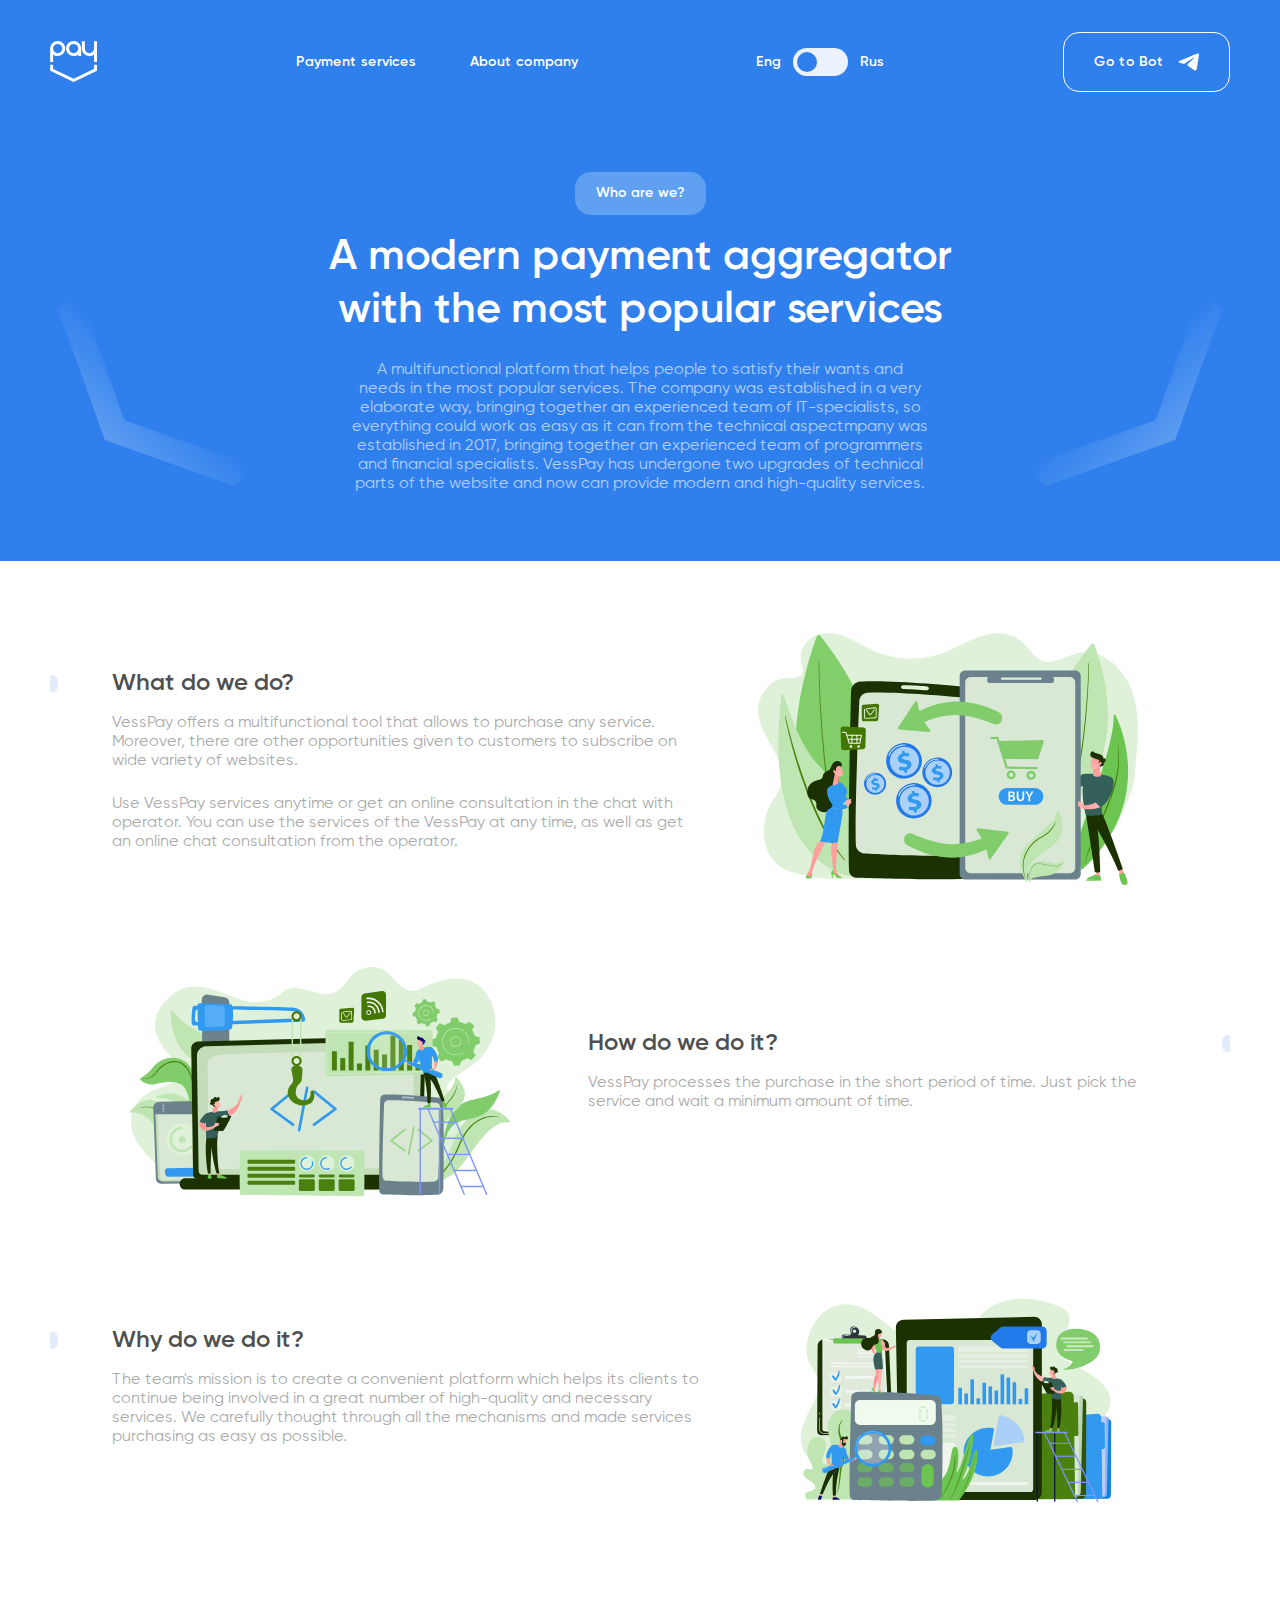
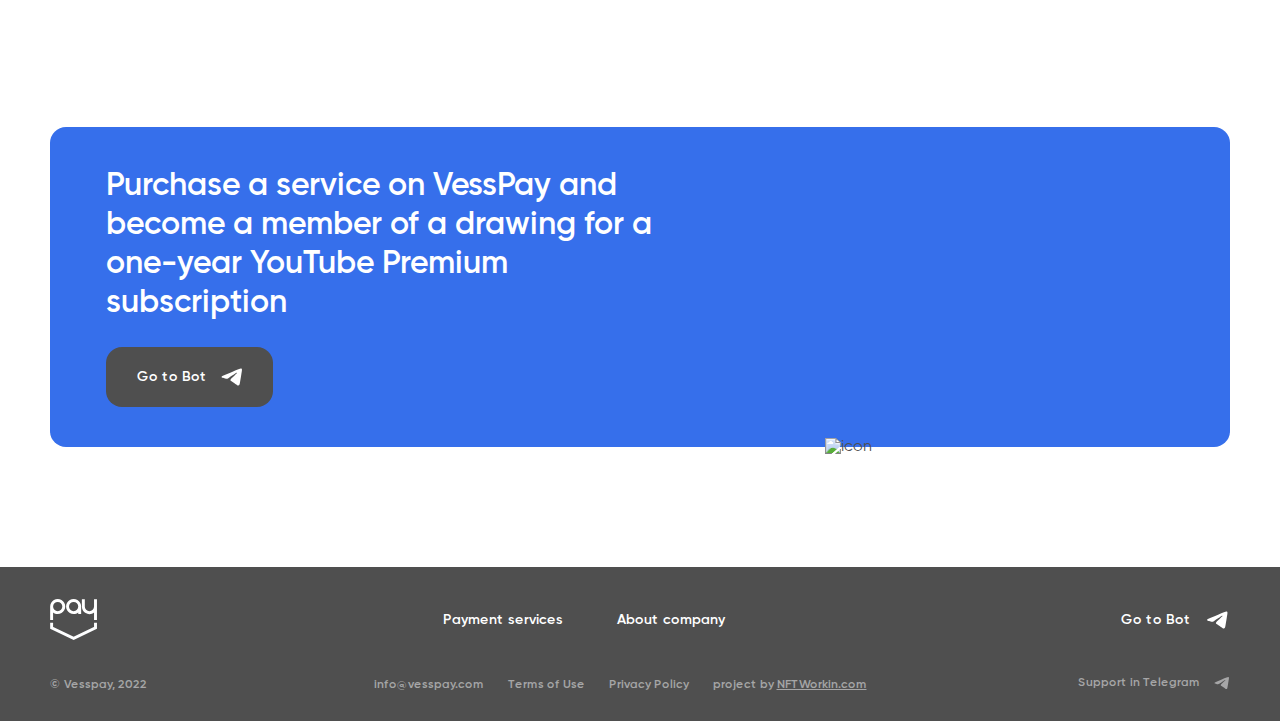
==== commit 7ac7bc56: "fix" ====
--- a/about/index.html
+++ b/about/index.html
@@ -6,7 +6,46 @@
 <meta name="viewport" content="width=device-width">
 <meta http-equiv="X-UA-Compatible" content="ie=edge">
 
-
+<!-- Обязательный (и достаточный) тег для браузеров -->
+<link type="image/x-icon" rel="shortcut icon" href="../assets/img/favicon.ico">
+
+<!-- Дополнительные иконки для десктопных браузеров -->
+<link type="image/png" sizes="16x16" rel="icon" href="../assets/img/favicon-16x16.png">
+<link type="image/png" sizes="32x32" rel="icon" href="../assets/img/favicon-32x32.png">
+<link type="image/png" sizes="96x96" rel="icon" href="../assets/img/favicon-96x96.png">
+<link type="image/png" sizes="120x120" rel="icon" href="../assets/img/favicon-120x120.png">
+
+<!-- Иконки для Android -->
+<link type="image/png" sizes="72x72" rel="icon" href="../assets/img/android-icon-72x72.png">
+<link type="image/png" sizes="96x96" rel="icon" href="../assets/img/android-icon-96x96.png">
+<link type="image/png" sizes="144x144" rel="icon" href="../assets/img/android-icon-144x144.png">
+<link type="image/png" sizes="192x192" rel="icon" href="../assets/img/android-icon-192x192.png">
+<link type="image/png" sizes="512x512" rel="icon" href="../assets/img/android-icon-512x512.png">
+<link rel="manifest" href="../assets/img/manifest.json">
+
+<!-- Иконки для iOS (Apple) -->
+<link sizes="57x57" rel="apple-touch-icon" href="./assets/img/apple-touch-icon-57x57.png">
+<link sizes="60x60" rel="apple-touch-icon" href="./assets/img/apple-touch-icon-60x60.png">
+<link sizes="72x72" rel="apple-touch-icon" href="./assets/img/apple-touch-icon-72x72.png">
+<link sizes="76x76" rel="apple-touch-icon" href="./assets/img/apple-touch-icon-76x76.png">
+<link sizes="114x114" rel="apple-touch-icon" href="./assets/img/apple-touch-icon-114x114.png">
+<link sizes="120x120" rel="apple-touch-icon" href="./assets/img/apple-touch-icon-120x120.png">
+<link sizes="144x144" rel="apple-touch-icon" href="./assets/img/apple-touch-icon-144x144.png">
+<link sizes="152x152" rel="apple-touch-icon" href="./assets/img/apple-touch-icon-152x152.png">
+<link sizes="180x180" rel="apple-touch-icon" href="./assets/img/apple-touch-icon-180x180.png">
+
+<!-- Иконки для MacOS (Apple) -->
+<link color="#e52037" rel="mask-icon" href="./assets/img/safari-pinned-tab.svg">
+
+<!-- Иконки и цвета для плиток Windows -->
+<meta name="msapplication-TileColor" content="#2b5797">
+<meta name="msapplication-TileImage" content="./assets/img/mstile-144x144.png">
+<meta name="msapplication-square70x70logo" content="./assets/img/mstile-70x70.png">
+<meta name="msapplication-square150x150logo" content="./assets/img/mstile-150x150.png">
+<meta name="msapplication-wide310x150logo" content="./assets/img/mstile-310x310.png">
+<meta name="msapplication-square310x310logo" content="./assets/img/mstile-310x150.png">
+<meta name="application-name" content="My Application">
+<meta name="msapplication-config" content="./browserconfig.xml">
 <title>VessPay</title>
 
 <link rel="stylesheet" href="../assets/css/style.css"> 
@@ -304,7 +343,7 @@
 
                 
                 
-                <li class="projectBy_desctop"> project by <a href="nftworkin.com" class="link projectBy_desctop">NFTWorkin.com</a> </li>
+                <li class="projectBy_desctop"> project by <a href="http://nftworkin.com" class="link projectBy_desctop">NFTWorkin.com</a> </li>
                 
 
                 
--- a/assets/css/style.css
+++ b/assets/css/style.css
@@ -5,4 +5,4 @@
  *
  * Copyright (c) Michał Strumpf
  * Published under MIT License
- */.ac{margin-top:10px;border:1px solid #eee;background-color:#fff;box-sizing:border-box}.ac .ac-header{margin:0;padding:0}.ac .ac-trigger{font:bold 16px Arial,sans-serif;color:#111;text-align:left;width:100%;padding:10px 30px 10px 10px;display:block;cursor:pointer;background-color:transparent;-webkit-transition:color .25s ease;transition:color .25s ease;position:relative;text-decoration:none;margin:0;border:0}.ac .ac-trigger::after{content:'+';text-align:center;width:15px;-webkit-transform:translate(0,-50%);transform:translate(0,-50%);position:absolute;right:10px;top:50%}.ac .ac-trigger:focus{color:#8a8a8a}.ac .ac-panel{overflow:hidden;-webkit-transition-property:height,visibility;transition-property:height,visibility;-webkit-transition-timing-function:ease;transition-timing-function:ease}.ac .ac-panel .ac-text{font:15px/24px Arial,sans-serif;color:#111;padding:10px;margin:0}.ac.js-enabled .ac-panel{visibility:hidden}.ac.is-active .ac-panel{visibility:visible}.ac.is-active>.ac-header .ac-trigger::after{content:'\2013'}@font-face{font-family:swiper-icons;src:url('data:application/font-woff;charset=utf-8;base64, [base64]//wADZ2x5ZgAAAywAAADMAAAD2MHtryVoZWFkAAABbAAAADAAAAA2E2+eoWhoZWEAAAGcAAAAHwAAACQC9gDzaG10eAAAAigAAAAZAAAArgJkABFsb2NhAAAC0AAAAFoAAABaFQAUGG1heHAAAAG8AAAAHwAAACAAcABAbmFtZQAAA/gAAAE5AAACXvFdBwlwb3N0AAAFNAAAAGIAAACE5s74hXjaY2BkYGAAYpf5Hu/j+W2+MnAzMYDAzaX6QjD6/4//Bxj5GA8AuRwMYGkAPywL13jaY2BkYGA88P8Agx4j+/8fQDYfA1AEBWgDAIB2BOoAeNpjYGRgYNBh4GdgYgABEMnIABJzYNADCQAACWgAsQB42mNgYfzCOIGBlYGB0YcxjYGBwR1Kf2WQZGhhYGBiYGVmgAFGBiQQkOaawtDAoMBQxXjg/wEGPcYDDA4wNUA2CCgwsAAAO4EL6gAAeNpj2M0gyAACqxgGNWBkZ2D4/wMA+xkDdgAAAHjaY2BgYGaAYBkGRgYQiAHyGMF8FgYHIM3DwMHABGQrMOgyWDLEM1T9/w8UBfEMgLzE////P/5//f/V/xv+r4eaAAeMbAxwIUYmIMHEgKYAYjUcsDAwsLKxc3BycfPw8jEQA/[base64]/uznmfPFBNODM2K7MTQ45YEAZqGP81AmGGcF3iPqOop0r1SPTaTbVkfUe4HXj97wYE+yNwWYxwWu4v1ugWHgo3S1XdZEVqWM7ET0cfnLGxWfkgR42o2PvWrDMBSFj/IHLaF0zKjRgdiVMwScNRAoWUoH78Y2icB/yIY09An6AH2Bdu/UB+yxopYshQiEvnvu0dURgDt8QeC8PDw7Fpji3fEA4z/PEJ6YOB5hKh4dj3EvXhxPqH/SKUY3rJ7srZ4FZnh1PMAtPhwP6fl2PMJMPDgeQ4rY8YT6Gzao0eAEA409DuggmTnFnOcSCiEiLMgxCiTI6Cq5DZUd3Qmp10vO0LaLTd2cjN4fOumlc7lUYbSQcZFkutRG7g6JKZKy0RmdLY680CDnEJ+UMkpFFe1RN7nxdVpXrC4aTtnaurOnYercZg2YVmLN/d/gczfEimrE/fs/bOuq29Zmn8tloORaXgZgGa78yO9/cnXm2BpaGvq25Dv9S4E9+5SIc9PqupJKhYFSSl47+Qcr1mYNAAAAeNptw0cKwkAAAMDZJA8Q7OUJvkLsPfZ6zFVERPy8qHh2YER+3i/BP83vIBLLySsoKimrqKqpa2hp6+jq6RsYGhmbmJqZSy0sraxtbO3sHRydnEMU4uR6yx7JJXveP7WrDycAAAAAAAH//wACeNpjYGRgYOABYhkgZgJCZgZNBkYGLQZtIJsFLMYAAAw3ALgAeNolizEKgDAQBCchRbC2sFER0YD6qVQiBCv/H9ezGI6Z5XBAw8CBK/m5iQQVauVbXLnOrMZv2oLdKFa8Pjuru2hJzGabmOSLzNMzvutpB3N42mNgZGBg4GKQYzBhYMxJLMlj4GBgAYow/P/PAJJhLM6sSoWKfWCAAwDAjgbRAAB42mNgYGBkAIIbCZo5IPrmUn0hGA0AO8EFTQAA');font-weight:400;font-style:normal}:root{--swiper-theme-color:#007aff}.swiper{margin-left:auto;margin-right:auto;position:relative;overflow:hidden;list-style:none;padding:0;z-index:1}.swiper-vertical>.swiper-wrapper{flex-direction:column}.swiper-wrapper{position:relative;width:100%;height:100%;z-index:1;display:flex;transition-property:transform;box-sizing:content-box}.swiper-android .swiper-slide,.swiper-wrapper{transform:translate3d(0,0,0)}.swiper-pointer-events{touch-action:pan-y}.swiper-pointer-events.swiper-vertical{touch-action:pan-x}.swiper-slide{flex-shrink:0;width:100%;height:100%;position:relative;transition-property:transform}.swiper-slide-invisible-blank{visibility:hidden}.swiper-autoheight,.swiper-autoheight .swiper-slide{height:auto}.swiper-autoheight .swiper-wrapper{align-items:flex-start;transition-property:transform,height}.swiper-backface-hidden .swiper-slide{transform:translateZ(0);-webkit-backface-visibility:hidden;backface-visibility:hidden}.swiper-3d,.swiper-3d.swiper-css-mode .swiper-wrapper{perspective:1200px}.swiper-3d .swiper-cube-shadow,.swiper-3d .swiper-slide,.swiper-3d .swiper-slide-shadow,.swiper-3d .swiper-slide-shadow-bottom,.swiper-3d .swiper-slide-shadow-left,.swiper-3d .swiper-slide-shadow-right,.swiper-3d .swiper-slide-shadow-top,.swiper-3d .swiper-wrapper{transform-style:preserve-3d}.swiper-3d .swiper-slide-shadow,.swiper-3d .swiper-slide-shadow-bottom,.swiper-3d .swiper-slide-shadow-left,.swiper-3d .swiper-slide-shadow-right,.swiper-3d .swiper-slide-shadow-top{position:absolute;left:0;top:0;width:100%;height:100%;pointer-events:none;z-index:10}.swiper-3d .swiper-slide-shadow{background:rgba(0,0,0,.15)}.swiper-3d .swiper-slide-shadow-left{background-image:linear-gradient(to left,rgba(0,0,0,.5),rgba(0,0,0,0))}.swiper-3d .swiper-slide-shadow-right{background-image:linear-gradient(to right,rgba(0,0,0,.5),rgba(0,0,0,0))}.swiper-3d .swiper-slide-shadow-top{background-image:linear-gradient(to top,rgba(0,0,0,.5),rgba(0,0,0,0))}.swiper-3d .swiper-slide-shadow-bottom{background-image:linear-gradient(to bottom,rgba(0,0,0,.5),rgba(0,0,0,0))}.swiper-css-mode>.swiper-wrapper{overflow:auto;scrollbar-width:none;-ms-overflow-style:none}.swiper-css-mode>.swiper-wrapper::-webkit-scrollbar{display:none}.swiper-css-mode>.swiper-wrapper>.swiper-slide{scroll-snap-align:start start}.swiper-horizontal.swiper-css-mode>.swiper-wrapper{scroll-snap-type:x mandatory}.swiper-vertical.swiper-css-mode>.swiper-wrapper{scroll-snap-type:y mandatory}.swiper-centered>.swiper-wrapper::before{content:'';flex-shrink:0;order:9999}.swiper-centered.swiper-horizontal>.swiper-wrapper>.swiper-slide:first-child{margin-inline-start:var(--swiper-centered-offset-before)}.swiper-centered.swiper-horizontal>.swiper-wrapper::before{height:100%;min-height:1px;width:var(--swiper-centered-offset-after)}.swiper-centered.swiper-vertical>.swiper-wrapper>.swiper-slide:first-child{margin-block-start:var(--swiper-centered-offset-before)}.swiper-centered.swiper-vertical>.swiper-wrapper::before{width:100%;min-width:1px;height:var(--swiper-centered-offset-after)}.swiper-centered>.swiper-wrapper>.swiper-slide{scroll-snap-align:center center}.swiper-virtual .swiper-slide{-webkit-backface-visibility:hidden;transform:translateZ(0)}.swiper-virtual.swiper-css-mode .swiper-wrapper::after{content:'';position:absolute;left:0;top:0;pointer-events:none}.swiper-virtual.swiper-css-mode.swiper-horizontal .swiper-wrapper::after{height:1px;width:var(--swiper-virtual-size)}.swiper-virtual.swiper-css-mode.swiper-vertical .swiper-wrapper::after{width:1px;height:var(--swiper-virtual-size)}:root{--swiper-navigation-size:44px}.swiper-button-next,.swiper-button-prev{position:absolute;top:50%;width:calc(var(--swiper-navigation-size)/ 44 * 27);height:var(--swiper-navigation-size);margin-top:calc(0px - (var(--swiper-navigation-size)/ 2));z-index:10;cursor:pointer;display:flex;align-items:center;justify-content:center;color:var(--swiper-navigation-color,var(--swiper-theme-color))}.swiper-button-next.swiper-button-disabled,.swiper-button-prev.swiper-button-disabled{opacity:.35;cursor:auto;pointer-events:none}.swiper-button-next:after,.swiper-button-prev:after{font-family:swiper-icons;font-size:var(--swiper-navigation-size);text-transform:none!important;letter-spacing:0;text-transform:none;font-variant:initial;line-height:1}.swiper-button-prev,.swiper-rtl .swiper-button-next{left:10px;right:auto}.swiper-button-prev:after,.swiper-rtl .swiper-button-next:after{content:'prev'}.swiper-button-next,.swiper-rtl .swiper-button-prev{right:10px;left:auto}.swiper-button-next:after,.swiper-rtl .swiper-button-prev:after{content:'next'}.swiper-button-lock{display:none}.swiper-pagination{position:absolute;text-align:center;transition:.3s opacity;transform:translate3d(0,0,0);z-index:10}.swiper-pagination.swiper-pagination-hidden{opacity:0}.swiper-horizontal>.swiper-pagination-bullets,.swiper-pagination-bullets.swiper-pagination-horizontal,.swiper-pagination-custom,.swiper-pagination-fraction{bottom:10px;left:0;width:100%}.swiper-pagination-bullets-dynamic{overflow:hidden;font-size:0}.swiper-pagination-bullets-dynamic .swiper-pagination-bullet{transform:scale(.33);position:relative}.swiper-pagination-bullets-dynamic .swiper-pagination-bullet-active{transform:scale(1)}.swiper-pagination-bullets-dynamic .swiper-pagination-bullet-active-main{transform:scale(1)}.swiper-pagination-bullets-dynamic .swiper-pagination-bullet-active-prev{transform:scale(.66)}.swiper-pagination-bullets-dynamic .swiper-pagination-bullet-active-prev-prev{transform:scale(.33)}.swiper-pagination-bullets-dynamic .swiper-pagination-bullet-active-next{transform:scale(.66)}.swiper-pagination-bullets-dynamic .swiper-pagination-bullet-active-next-next{transform:scale(.33)}.swiper-pagination-bullet{width:var(--swiper-pagination-bullet-width,var(--swiper-pagination-bullet-size,8px));height:var(--swiper-pagination-bullet-height,var(--swiper-pagination-bullet-size,8px));display:inline-block;border-radius:50%;background:var(--swiper-pagination-bullet-inactive-color,#000);opacity:var(--swiper-pagination-bullet-inactive-opacity,.2)}button.swiper-pagination-bullet{border:none;margin:0;padding:0;box-shadow:none;-webkit-appearance:none;appearance:none}.swiper-pagination-clickable .swiper-pagination-bullet{cursor:pointer}.swiper-pagination-bullet:only-child{display:none!important}.swiper-pagination-bullet-active{opacity:var(--swiper-pagination-bullet-opacity,1);background:var(--swiper-pagination-color,var(--swiper-theme-color))}.swiper-pagination-vertical.swiper-pagination-bullets,.swiper-vertical>.swiper-pagination-bullets{right:10px;top:50%;transform:translate3d(0,-50%,0)}.swiper-pagination-vertical.swiper-pagination-bullets .swiper-pagination-bullet,.swiper-vertical>.swiper-pagination-bullets .swiper-pagination-bullet{margin:var(--swiper-pagination-bullet-vertical-gap,6px) 0;display:block}.swiper-pagination-vertical.swiper-pagination-bullets.swiper-pagination-bullets-dynamic,.swiper-vertical>.swiper-pagination-bullets.swiper-pagination-bullets-dynamic{top:50%;transform:translateY(-50%);width:8px}.swiper-pagination-vertical.swiper-pagination-bullets.swiper-pagination-bullets-dynamic .swiper-pagination-bullet,.swiper-vertical>.swiper-pagination-bullets.swiper-pagination-bullets-dynamic .swiper-pagination-bullet{display:inline-block;transition:.2s transform,.2s top}.swiper-horizontal>.swiper-pagination-bullets .swiper-pagination-bullet,.swiper-pagination-horizontal.swiper-pagination-bullets .swiper-pagination-bullet{margin:0 var(--swiper-pagination-bullet-horizontal-gap,4px)}.swiper-horizontal>.swiper-pagination-bullets.swiper-pagination-bullets-dynamic,.swiper-pagination-horizontal.swiper-pagination-bullets.swiper-pagination-bullets-dynamic{left:50%;transform:translateX(-50%);white-space:nowrap}.swiper-horizontal>.swiper-pagination-bullets.swiper-pagination-bullets-dynamic .swiper-pagination-bullet,.swiper-pagination-horizontal.swiper-pagination-bullets.swiper-pagination-bullets-dynamic .swiper-pagination-bullet{transition:.2s transform,.2s left}.swiper-horizontal.swiper-rtl>.swiper-pagination-bullets-dynamic .swiper-pagination-bullet{transition:.2s transform,.2s right}.swiper-pagination-progressbar{background:rgba(0,0,0,.25);position:absolute}.swiper-pagination-progressbar .swiper-pagination-progressbar-fill{background:var(--swiper-pagination-color,var(--swiper-theme-color));position:absolute;left:0;top:0;width:100%;height:100%;transform:scale(0);transform-origin:left top}.swiper-rtl .swiper-pagination-progressbar .swiper-pagination-progressbar-fill{transform-origin:right top}.swiper-horizontal>.swiper-pagination-progressbar,.swiper-pagination-progressbar.swiper-pagination-horizontal,.swiper-pagination-progressbar.swiper-pagination-vertical.swiper-pagination-progressbar-opposite,.swiper-vertical>.swiper-pagination-progressbar.swiper-pagination-progressbar-opposite{width:100%;height:4px;left:0;top:0}.swiper-horizontal>.swiper-pagination-progressbar.swiper-pagination-progressbar-opposite,.swiper-pagination-progressbar.swiper-pagination-horizontal.swiper-pagination-progressbar-opposite,.swiper-pagination-progressbar.swiper-pagination-vertical,.swiper-vertical>.swiper-pagination-progressbar{width:4px;height:100%;left:0;top:0}.swiper-pagination-lock{display:none}.swiper-scrollbar{border-radius:10px;position:relative;-ms-touch-action:none;background:rgba(0,0,0,.1)}.swiper-horizontal>.swiper-scrollbar{position:absolute;left:1%;bottom:3px;z-index:50;height:5px;width:98%}.swiper-vertical>.swiper-scrollbar{position:absolute;right:3px;top:1%;z-index:50;width:5px;height:98%}.swiper-scrollbar-drag{height:100%;width:100%;position:relative;background:rgba(0,0,0,.5);border-radius:10px;left:0;top:0}.swiper-scrollbar-cursor-drag{cursor:move}.swiper-scrollbar-lock{display:none}.swiper-zoom-container{width:100%;height:100%;display:flex;justify-content:center;align-items:center;text-align:center}.swiper-zoom-container>canvas,.swiper-zoom-container>img,.swiper-zoom-container>svg{max-width:100%;max-height:100%;object-fit:contain}.swiper-slide-zoomed{cursor:move}.swiper-lazy-preloader{width:42px;height:42px;position:absolute;left:50%;top:50%;margin-left:-21px;margin-top:-21px;z-index:10;transform-origin:50%;box-sizing:border-box;border:4px solid var(--swiper-preloader-color,var(--swiper-theme-color));border-radius:50%;border-top-color:transparent}.swiper-slide-visible .swiper-lazy-preloader{animation:swiper-preloader-spin 1s infinite linear}.swiper-lazy-preloader-white{--swiper-preloader-color:#fff}.swiper-lazy-preloader-black{--swiper-preloader-color:#000}@keyframes swiper-preloader-spin{0%{transform:rotate(0)}100%{transform:rotate(360deg)}}.swiper .swiper-notification{position:absolute;left:0;top:0;pointer-events:none;opacity:0;z-index:-1000}.swiper-free-mode>.swiper-wrapper{transition-timing-function:ease-out;margin:0 auto}.swiper-grid>.swiper-wrapper{flex-wrap:wrap}.swiper-grid-column>.swiper-wrapper{flex-wrap:wrap;flex-direction:column}.swiper-fade.swiper-free-mode .swiper-slide{transition-timing-function:ease-out}.swiper-fade .swiper-slide{pointer-events:none;transition-property:opacity}.swiper-fade .swiper-slide .swiper-slide{pointer-events:none}.swiper-fade .swiper-slide-active,.swiper-fade .swiper-slide-active .swiper-slide-active{pointer-events:auto}.swiper-cube{overflow:visible}.swiper-cube .swiper-slide{pointer-events:none;-webkit-backface-visibility:hidden;backface-visibility:hidden;z-index:1;visibility:hidden;transform-origin:0 0;width:100%;height:100%}.swiper-cube .swiper-slide .swiper-slide{pointer-events:none}.swiper-cube.swiper-rtl .swiper-slide{transform-origin:100% 0}.swiper-cube .swiper-slide-active,.swiper-cube .swiper-slide-active .swiper-slide-active{pointer-events:auto}.swiper-cube .swiper-slide-active,.swiper-cube .swiper-slide-next,.swiper-cube .swiper-slide-next+.swiper-slide,.swiper-cube .swiper-slide-prev{pointer-events:auto;visibility:visible}.swiper-cube .swiper-slide-shadow-bottom,.swiper-cube .swiper-slide-shadow-left,.swiper-cube .swiper-slide-shadow-right,.swiper-cube .swiper-slide-shadow-top{z-index:0;-webkit-backface-visibility:hidden;backface-visibility:hidden}.swiper-cube .swiper-cube-shadow{position:absolute;left:0;bottom:0;width:100%;height:100%;opacity:.6;z-index:0}.swiper-cube .swiper-cube-shadow:before{content:'';background:#000;position:absolute;left:0;top:0;bottom:0;right:0;filter:blur(50px)}.swiper-flip{overflow:visible}.swiper-flip .swiper-slide{pointer-events:none;-webkit-backface-visibility:hidden;backface-visibility:hidden;z-index:1}.swiper-flip .swiper-slide .swiper-slide{pointer-events:none}.swiper-flip .swiper-slide-active,.swiper-flip .swiper-slide-active .swiper-slide-active{pointer-events:auto}.swiper-flip .swiper-slide-shadow-bottom,.swiper-flip .swiper-slide-shadow-left,.swiper-flip .swiper-slide-shadow-right,.swiper-flip .swiper-slide-shadow-top{z-index:0;-webkit-backface-visibility:hidden;backface-visibility:hidden}.swiper-creative .swiper-slide{-webkit-backface-visibility:hidden;backface-visibility:hidden;overflow:hidden;transition-property:transform,opacity,height}.swiper-cards{overflow:visible}.swiper-cards .swiper-slide{transform-origin:center bottom;-webkit-backface-visibility:hidden;backface-visibility:hidden;overflow:hidden}@font-face{font-family:Gilroy;src:local("Gilroy Regular"),local("Gilroy-Regular"),url(../fonts/Gilroy-Regular.woff2) format("woff2"),url(../fonts/Gilroy-Regular.woff) format("woff");font-weight:400;font-style:normal}@font-face{font-family:Gilroy;src:local("Gilroy Extrabold Italic"),local("Gilroy-ExtraboldItalic"),url(../fonts/Gilroy-ExtraboldItalic.woff2) format("woff2"),url(../fonts/Gilroy-ExtraboldItalic.woff) format("woff");font-weight:800;font-style:italic}@font-face{font-family:Gilroy;src:local("Gilroy Bold"),local("Gilroy-Bold"),url(../fonts/Gilroy-Bold.woff2) format("woff2"),url(../fonts/Gilroy-Bold.woff) format("woff");font-weight:700;font-style:normal}@font-face{font-family:Gilroy;src:local("Gilroy Black"),local("Gilroy-Black"),url(../fonts/Gilroy-Black.woff2) format("woff2"),url(../fonts/Gilroy-Black.woff) format("woff");font-weight:900;font-style:normal}@font-face{font-family:Gilroy;src:local("Gilroy Light"),local("Gilroy-Light"),url(../fonts/Gilroy-Light.woff2) format("woff2"),url(../fonts/Gilroy-Light.woff) format("woff");font-weight:300;font-style:normal}@font-face{font-family:Gilroy;src:local("Gilroy Semibold"),local("Gilroy-Semibold"),url(../fonts/Gilroy-Semibold.woff2) format("woff2"),url(../fonts/Gilroy-Semibold.woff) format("woff");font-weight:600;font-style:normal}@font-face{font-family:Gilroy;src:local("Gilroy Medium"),local("Gilroy-Medium"),url(../fonts/Gilroy-Medium.woff2) format("woff2"),url(../fonts/Gilroy-Medium.woff) format("woff");font-weight:500;font-style:normal}@font-face{font-family:Gilroy;src:local("Gilroy Medium Italic"),local("Gilroy-MediumItalic"),url(../fonts/Gilroy-MediumItalic.woff2) format("woff2"),url(../fonts/Gilroy-MediumItalic.woff) format("woff");font-weight:500;font-style:italic}@font-face{font-family:Gilroy;src:local("Gilroy Black Italic"),local("Gilroy-BlackItalic"),url(../fonts/Gilroy-BlackItalic.woff2) format("woff2"),url(../fonts/Gilroy-BlackItalic.woff) format("woff");font-weight:900;font-style:italic}@font-face{font-family:Gilroy;src:local("Gilroy UltraLight"),local("Gilroy-UltraLight"),url(../fonts/Gilroy-UltraLight.woff2) format("woff2"),url(../fonts/Gilroy-UltraLight.woff) format("woff");font-weight:200;font-style:normal}@font-face{font-family:Gilroy;src:local("Gilroy Regular Italic"),local("Gilroy-RegularItalic"),url(../fonts/Gilroy-RegularItalic.woff2) format("woff2"),url(../fonts/Gilroy-RegularItalic.woff) format("woff");font-weight:400;font-style:italic}@font-face{font-family:Gilroy;src:local("Gilroy Semibold Italic"),local("Gilroy-SemiboldItalic"),url(../fonts/Gilroy-SemiboldItalic.woff2) format("woff2"),url(../fonts/Gilroy-SemiboldItalic.woff) format("woff");font-weight:600;font-style:italic}@font-face{font-family:Gilroy;src:local("Gilroy Heavy Italic"),local("Gilroy-HeavyItalic"),url(../fonts/Gilroy-HeavyItalic.woff2) format("woff2"),url(../fonts/Gilroy-HeavyItalic.woff) format("woff");font-weight:900;font-style:italic}@font-face{font-family:Gilroy;src:local("Gilroy Extrabold"),local("Gilroy-Extrabold"),url(../fonts/Gilroy-Extrabold.woff2) format("woff2"),url(../fonts/Gilroy-Extrabold.woff) format("woff");font-weight:800;font-style:normal}@font-face{font-family:Gilroy;src:local("Gilroy Bold Italic"),local("Gilroy-BoldItalic"),url(../fonts/Gilroy-BoldItalic.woff2) format("woff2"),url(../fonts/Gilroy-BoldItalic.woff) format("woff");font-weight:700;font-style:italic}@font-face{font-family:Gilroy;src:local("Gilroy UltraLight Italic"),local("Gilroy-UltraLightItalic"),url(../fonts/Gilroy-UltraLightItalic.woff2) format("woff2"),url(../fonts/Gilroy-UltraLightItalic.woff) format("woff");font-weight:200;font-style:italic}@font-face{font-family:Gilroy;src:local("Gilroy Light Italic"),local("Gilroy-LightItalic"),url(../fonts/Gilroy-LightItalic.woff2) format("woff2"),url(../fonts/Gilroy-LightItalic.woff) format("woff");font-weight:300;font-style:italic}@font-face{font-family:Gilroy;src:local("Gilroy Heavy"),local("Gilroy-Heavy"),url(../fonts/Gilroy-Heavy.woff2) format("woff2"),url(../fonts/Gilroy-Heavy.woff) format("woff");font-weight:900;font-style:normal}@font-face{font-family:Gilroy;src:local("Gilroy Thin"),local("Gilroy-Thin"),url(../fonts/Gilroy-Thin.woff2) format("woff2"),url(../fonts/Gilroy-Thin.woff) format("woff");font-weight:100;font-style:normal}@font-face{font-family:Gilroy;src:local("Gilroy Thin Italic"),local("Gilroy-ThinItalic"),url(../fonts/Gilroy-ThinItalic.woff2) format("woff2"),url(../fonts/Gilroy-ThinItalic.woff) format("woff");font-weight:100;font-style:italic}:root{--blue1:#2f80ed;--blue2:#ebf1fd;--blue3:#f5f8ff;--green1:#6cc551;--green2:42.88deg,#6cc551 43.57%,#dff2d9 131.54%;--green3:#7bd75f;--green4:#b2e3a4;--green5:180deg,#dff2d9 0%,#ffffff 100%;--grey1:#4f4f4f;--grey2:#808080;--grey3:#aaaaaa;--grey4:#c3c3c3;--yellow:#ebee46}.header{display:none;visibility:hidden}.header .container{display:-webkit-box;display:-ms-flexbox;display:flex;-webkit-box-pack:justify;-ms-flex-pack:justify;justify-content:space-between;-webkit-box-align:center;-ms-flex-align:center;align-items:center}.header__menu{display:none;visibility:hidden}.header__menu .submenu{position:absolute;-webkit-box-orient:vertical;-webkit-box-direction:normal;-ms-flex-direction:column;flex-direction:column;width:100%;padding-top:16px;top:36px;opacity:0;left:0;-webkit-transition:all .3s ease;-o-transition:all .3s ease;transition:all .3s ease;z-index:1;visibility:hidden}.header__menu ul{margin:0;padding:0;display:-webkit-box;display:-ms-flexbox;display:flex;list-style-type:none;width:100%;-webkit-box-pack:justify;-ms-flex-pack:justify;justify-content:space-between}.header__menu-item-submenu{display:-webkit-box;display:-ms-flexbox;display:flex;-webkit-box-align:center;-ms-flex-align:center;align-items:center}.header__menu-item-submenu svg{margin-left:4px;-webkit-transition:all .3s ease;-o-transition:all .3s ease;transition:all .3s ease}.header__menu-item-submenu:hover .submenu{opacity:1;visibility:visible}.header__menu-item-submenu:hover svg{-webkit-transform:rotateZ(180deg);-ms-transform:rotate(180deg);transform:rotateZ(180deg)}.header__menu .header__menu-item{position:relative}.header__menu .header__menu-item a{font-style:normal;font-weight:600;font-size:14px;line-height:17px;background-image:-webkit-gradient(linear,left bottom,left top,from(var(--blue1)),to(var(--blue1)));background-image:-o-linear-gradient(bottom,var(--blue1),var(--blue1));background-image:linear-gradient(0deg,var(--blue1),var(--blue1));background-repeat:no-repeat;background-position:left bottom;background-size:0 1px;-webkit-transition:background-size .4s;-o-transition:background-size .4s;transition:background-size .4s;background-size:0 2px}.header__menu .header__menu-item a:active,.header__menu .header__menu-item a:hover{background-size:17px 2px}.header__link{display:none;visibility:hidden;width:100%}.header__logo{max-width:112px;display:-webkit-box;display:-ms-flexbox;display:flex;position:relative;z-index:6;-webkit-box-align:center;-ms-flex-align:center;align-items:center}.header__logo img{width:100%}.header__menu-mob{display:block;position:relative}.header__menu-mob .burger{cursor:pointer;display:-webkit-box;display:-ms-flexbox;display:flex;position:relative;width:44px;height:22px;overflow:hidden;z-index:6}.header__menu-mob .burger__open{position:absolute;-webkit-transition:all .5s ease;-o-transition:all .5s ease;transition:all .5s ease;top:0;left:0;bottom:0;right:0;-webkit-transform:translateX(100%);-ms-transform:translateX(100%);transform:translateX(100%);opacity:0}.header__menu-mob .burger__close{position:absolute;-webkit-transition:all .5s ease;-o-transition:all .5s ease;transition:all .5s ease;top:0;left:0;bottom:0;right:0;-webkit-transform:translateX(0);-ms-transform:translateX(0);transform:translateX(0);opacity:1}.header__menu-mob .burger.active .burger__open{-webkit-transform:translateX(0);-ms-transform:translateX(0);transform:translateX(0);opacity:1}.header__menu-mob .burger.active .burger__close{-webkit-transform:translateX(-100%);-ms-transform:translateX(-100%);transform:translateX(-100%);opacity:0}.header-mobile{width:100%;z-index:100;position:-webkit-sticky;position:sticky;top:0}.header-mobile .switch{opacity:1;-webkit-transition:all .5s ease;-o-transition:all .5s ease;transition:all .5s ease}.header-mobile.active .switch{opacity:0}.header-mobile__wrapper{background-color:#fff;display:-webkit-box;display:-ms-flexbox;display:flex;width:100%;position:relative;z-index:10;-webkit-box-pack:justify;-ms-flex-pack:justify;justify-content:space-between;-webkit-box-align:center;-ms-flex-align:center;align-items:center;padding:20px 30px}.header-mobile .nav-mobile{z-index:2;padding-top:104px;position:absolute;-webkit-box-shadow:0 4px 16px -8px rgba(0,0,0,.15);box-shadow:0 4px 16px -8px rgba(0,0,0,.15);-webkit-transform:translateY(-100%);-ms-transform:translateY(-100%);transform:translateY(-100%);left:0;top:0;right:0;width:100%;border-radius:0 0 16px 16px;-webkit-transition:all .5s ease;-o-transition:all .5s ease;transition:all .5s ease;background-color:#fff;overflow:auto}.header-mobile .nav-mobile__list,.header-mobile .nav-mobile__list-item{margin:0;padding:0;list-style-type:none}.header-mobile .nav-mobile .btn{margin-left:30px;margin-right:30px;margin-bottom:30px;width:calc(100% - 60px)}.header-mobile .nav-mobile__list{margin-left:30px;margin-bottom:40px;display:-webkit-inline-box;display:-ms-inline-flexbox;display:inline-flex;-webkit-box-orient:vertical;-webkit-box-direction:normal;-ms-flex-direction:column;flex-direction:column;height:-webkit-fit-content;height:-moz-fit-content;height:fit-content}.header-mobile .nav-mobile__list a:active{background-color:var(--blue1);color:#fff}.header-mobile .nav-mobile__list a{font-style:normal;padding:0;font-weight:600;font-size:16px;line-height:20px}.header-mobile .nav-mobile__list-item:not(:last-child){margin-bottom:32px}.header-mobile .nav.active{-webkit-transform:translateY(0);-ms-transform:translateY(0);transform:translateY(0);opacity:1}.header-mobile.header-blue .header-mobile__wrapper,.header-mobile.header-blue .nav-mobile{background-color:var(--blue1)}.header-mobile.header-blue *{color:#fff}.header.header-blue{background-color:var(--blue1)}.header.header-blue *{color:#fff}.header.header-blue .header__menu-item a{background-image:-webkit-gradient(linear,left bottom,left top,from(#fff),to(#fff));background-image:-o-linear-gradient(bottom,#fff,#fff);background-image:linear-gradient(0deg,#fff,#fff)}.current{background-color:var(--blue1);color:#fff;border-radius:8px}.current>a{color:#fff}.video{cursor:pointer;position:relative;background-size:cover;background-position:center;background-repeat:no-repeat;display:-webkit-box;display:-ms-flexbox;display:flex;-webkit-box-pack:center;-ms-flex-pack:center;justify-content:center;-webkit-box-align:center;-ms-flex-align:center;align-items:center;border-radius:16px;width:100%;background-image:url(../img/video.svg)}.video-wrapper{display:-webkit-box;display:-ms-flexbox;display:flex;-webkit-box-pack:center;-ms-flex-pack:center;justify-content:center}.video.active img{display:none}.video::before{display:block;content:"";border-radius:16px;height:200px}.video::after{position:absolute;left:0;right:0;border-radius:16px;bottom:0;top:0;content:""}.video svg{width:50px;-webkit-transition:all .3s ease;-o-transition:all .3s ease;transition:all .3s ease;position:relative;z-index:2}.video svg path.line{-webkit-transition:all .3s ease;-o-transition:all .3s ease;transition:all .3s ease;stroke:#fff}.video svg path.triangle{-webkit-transition:all .3s ease;-o-transition:all .3s ease;transition:all .3s ease;fill:#fff}.video iframe{position:absolute;top:0;bottom:0;left:0;right:0;z-index:2}.breadcrumbs{display:none;visibility:hidden;margin-top:42px;margin-bottom:24px}.breadcrumbs__list{display:-webkit-box;display:-ms-flexbox;display:flex;-ms-flex-wrap:wrap;flex-wrap:wrap;margin:0;padding:0;list-style:none}.breadcrumbs__item{position:relative;padding:0 6px;margin-top:5px;font-style:normal;font-weight:400;font-size:16px;line-height:20px;color:var(--grey-op)}.breadcrumbs__item.bold a{color:var(--grey)}.breadcrumbs__item::after{right:0;top:0;bottom:-3px;margin:auto 0;position:absolute;display:inline-block;width:1px;height:1.54em;color:var(--grey-op);content:"/";visibility:hidden}.breadcrumbs__item:not(:last-child)::after{visibility:visible}.switch{display:-webkit-box;display:-ms-flexbox;display:flex;-webkit-box-align:center;-ms-flex-align:center;align-items:center}.switch .left{margin-right:12px}.switch .right{margin-left:12px}.switch input[type=checkbox]{visibility:hidden;margin:0;display:none;padding:0;width:0;height:0}.switch input[type=checkbox]:checked+label:before{-webkit-transform:translateX(27px);-ms-transform:translateX(27px);transform:translateX(27px);background-color:var(--blue1)}.switch label{display:-webkit-box;display:-ms-flexbox;display:flex;width:55px;height:28px;border-radius:99em;position:relative;-webkit-transition:-webkit-transform .75s ease-in-out;transition:-webkit-transform .75s ease-in-out;-o-transition:transform .75s ease-in-out;transition:transform .75s ease-in-out;transition:transform .75s ease-in-out,-webkit-transform .75s ease-in-out;-webkit-transform-origin:50% 50%;-ms-transform-origin:50% 50%;transform-origin:50% 50%;cursor:pointer;background-color:var(--blue2)}.switch label:before{-webkit-transition:-webkit-transform .75s ease;transition:-webkit-transform .75s ease;-o-transition:transform .75s ease;transition:transform .75s ease;transition:transform .75s ease,-webkit-transform .75s ease;-webkit-transition-delay:.2s;-o-transition-delay:.2s;transition-delay:.2s;content:"";display:block;position:absolute;width:20px;height:20px;background-color:var(--blue1);border-radius:50%;top:4px;left:4px}.switch span{font-style:normal;font-weight:600;font-size:14px;line-height:17px}.btn{border-radius:16px;cursor:pointer;white-space:nowrap;border:1px solid transparent;display:-webkit-box;display:-ms-flexbox;display:flex;-webkit-box-pack:center;-ms-flex-pack:center;justify-content:center;-webkit-box-align:center;-ms-flex-align:center;align-items:center;width:100%;padding:20px 30px;-webkit-transition:fill .5s ease,color .5s ease,background .5s ease;-o-transition:fill .5s ease,color .5s ease,background .5s ease;transition:fill .5s ease,color .5s ease,background .5s ease}.btn span{color:inherit;font-style:normal;font-weight:600;font-size:14px;line-height:17px}.btn svg{fill:inherit;margin-left:14px;width:100%;max-width:20px}.btn:hover{-webkit-transition:fill .5s ease,color .5s ease,background .5s ease;-o-transition:fill .5s ease,color .5s ease,background .5s ease;transition:fill .5s ease,color .5s ease,background .5s ease}.btn_outline{border:1px solid var(--blue1);fill:var(--blue1)}.btn_outline:hover{background:var(--blue1);fill:#fff;color:#fff}.btn_outline:active{background:#1470eb}.btn_blue{fill:#fff;color:#fff;background:var(--blue1)}.btn_blue:hover{background:var(--grey1)}.btn_blue:active{background:#363636}.btn_black{fill:#fff;color:#fff;background:var(--grey1)}.btn_black:hover{background:var(--blue3);color:var(--blue1);fill:var(--blue1)}.btn_black:active{background:var(--blue2)}.btn_white-transperent{color:#fff;fill:#fff;padding:0}.btn_outline-white{border:1px solid #fff;color:#fff;fill:#fff}.btn_grey{color:#a6a6a7;fill:#a6a6a7}.btn_grey span{line-height:15px;font-size:12px}.news-item__bottom{padding:20px}.news-item time{color:rgba(170,170,170,.7);font-style:normal;font-weight:400;font-size:12px;line-height:15px}.news-item__time{margin-bottom:24px}.news-item__title{font-style:normal;font-weight:600;font-size:16px;line-height:20px;margin-bottom:12px}.news-item__text{font-style:normal;font-weight:400;font-size:14px;line-height:17px;color:var(--grey3)}.news-item__wrapper{height:100%;background:#fff;border:1px solid #e8f0fc;-webkit-box-sizing:border-box;box-sizing:border-box;border-radius:16px}.news-item__top{height:150px;width:100%;border-top-left-radius:16px;border-top-right-radius:16px}.news-item img{border-top-left-radius:16px;border-top-right-radius:16px;width:100%;display:block;height:100%;-o-object-fit:cover;object-fit:cover}.dropdown{background:#fff;border-top-left-radius:16px;border-top-right-radius:16px;position:relative;cursor:pointer;z-index:2;display:inline-block}.dropdown .menu{z-index:-1;-webkit-transition:all .3s ease;-o-transition:all .3s ease;transition:all .3s ease;display:none;position:absolute}.dropdown .menu ul{list-style-type:none;width:100%;margin:0;padding:0}.dropdown .menu li:hover{background-color:var(--blue3)}.dropdown .menu li{font-style:normal;font-weight:400;font-size:16px;line-height:19px;width:100%;padding-right:16px;padding-top:8px;padding-bottom:8px;text-align:end}.dropdown .menu li:last-child{border-bottom-left-radius:16px;border-bottom-right-radius:16px}.dropdown svg{-webkit-transition:all .3s ease;-o-transition:all .3s ease;transition:all .3s ease}.dropdown .top{display:-webkit-box;display:-ms-flexbox;display:flex;z-index:2;padding:10px 16px;background:#fff;border-top-left-radius:16px;border-top-right-radius:16px;-webkit-box-align:center;-ms-flex-align:center;align-items:center}.dropdown .top svg{margin-right:10px}.dropdown .top span{font-style:normal;font-weight:600;font-size:16px;line-height:20px}.dropdown.active{-webkit-box-shadow:0 4px 16px rgba(0,0,0,.08);box-shadow:0 4px 16px rgba(0,0,0,.08)}.dropdown.active .menu{width:100%;opacity:1;background:#fff;display:block;-webkit-box-shadow:0 4px 16px rgba(0,0,0,.08);box-shadow:0 4px 16px rgba(0,0,0,.08);border-bottom-left-radius:16px;border-bottom-right-radius:16px}.dropdown.active svg{-webkit-transform:rotateZ(180deg);-ms-transform:rotate(180deg);transform:rotateZ(180deg)}.card-text-with-icon.card{display:-webkit-box;display:-ms-flexbox;display:flex;-webkit-box-orient:vertical;-webkit-box-direction:normal;-ms-flex-direction:column;flex-direction:column;-webkit-box-align:center;-ms-flex-align:center;align-items:center}.card-text-with-icon.card:not(:first-child){margin-top:60px}.card-text-with-icon.card img{max-width:58px}.card-text-with-icon.card p{margin-top:14px;margin-bottom:0;text-align:center;font-style:normal;font-weight:600;font-size:15px;line-height:18px}.modal{background:rgba(0,0,0,.15);-webkit-backdrop-filter:blur(16px);backdrop-filter:blur(16px);width:100%;height:100vh;position:fixed;top:0;bottom:0;right:0;left:0;z-index:9999999;display:none;-webkit-box-align:center;-ms-flex-align:center;align-items:center;-webkit-box-pack:center;-ms-flex-pack:center;justify-content:center}.modal.open{display:-webkit-box;display:-ms-flexbox;display:flex}.modal .top{width:40px;height:40px;display:-webkit-box;display:-ms-flexbox;display:flex;-webkit-box-pack:end;-ms-flex-pack:end;justify-content:flex-end;position:relative;position:absolute;top:12px;right:12px}.modal .top .close{cursor:pointer}.modal .content{border-radius:16px;max-width:320px;padding-right:12px;position:relative;height:80%;background-color:#fff;padding-top:76px}.modal h2{font-size:20px;margin:0;margin-bottom:18px;padding-left:38px}.modal .subtitle{font-size:10px;margin-top:18px;margin-bottom:18px;padding-left:38px}.modal h3{margin-top:24px;font-size:16px;margin-bottom:18px}.modal .text{font-size:12px;height:100%;height:465px;padding-left:38px;padding-right:58px}.modal .text p{font-size:12px;margin-top:18px;margin-bottom:18px}.modal .text p:last-child{padding-bottom:14px}.modal .wrapper-text{overflow-y:scroll;height:100%}.modal .wrapper-text::-webkit-scrollbar{width:4px}.modal .wrapper-text::-webkit-scrollbar-track{background:rgba(0,0,0,0)}.modal .wrapper-text::-webkit-scrollbar-thumb{background-color:#61a0f1;border-radius:20px}.main-top-section{margin-bottom:80px}.main-top-section__content-top{display:-webkit-box;display:-ms-flexbox;display:flex;-webkit-box-orient:vertical;-webkit-box-direction:reverse;-ms-flex-direction:column-reverse;flex-direction:column-reverse}.main-top-section__left .switch{display:none}.main-top-section__left h1{margin-top:0;margin-bottom:24px}.main-top-section__left h1 span{color:var(--blue1)}.main-top-section__left p{font-style:normal;font-weight:400;font-size:16px;line-height:19px;color:var(--grey3);margin-top:0}.main-top-section__left p{margin-bottom:32px}.main-top-section__right{width:100%;position:relative;margin-bottom:32px}.main-top-section__right::before{content:"";display:block;padding-top:100%}.main-top-section__right img{position:absolute;left:0;width:100%;height:100%;right:0;top:0;bottom:0}.main-top-section__content-bottom{display:-webkit-box;display:-ms-flexbox;display:flex;-webkit-box-orient:vertical;-webkit-box-direction:normal;-ms-flex-direction:column;flex-direction:column;margin-top:70px}.payment-service-section{position:relative;margin-top:136px;margin-bottom:60px}.payment-service-section .container{position:relative}.payment-service-section__content{color:#fff;position:relative;z-index:4;background-color:var(--green1);border-radius:16px;padding:40px;display:-webkit-box;display:-ms-flexbox;display:flex;-webkit-box-orient:vertical;-webkit-box-direction:reverse;-ms-flex-direction:column-reverse;flex-direction:column-reverse;-webkit-box-align:center;-ms-flex-align:center;align-items:center}.payment-service-section__top{position:absolute;left:10px;right:10px;width:auto;top:-52px;height:172px;z-index:2;background:-webkit-gradient(linear,left top,left bottom,from(#dff2d9),to(#fff));background:-o-linear-gradient(top,#dff2d9 0,#fff 100%);background:linear-gradient(180deg,#dff2d9 0,#fff 100%);border-radius:16px}.payment-service-section__top-title{text-align:center;font-weight:600;font-size:18px;line-height:22px;margin-top:16px}.payment-service-section h2{color:#fff;margin-top:0;margin-bottom:16px}.payment-service-section__subtitle{color:#fff;border-radius:16px;padding:12px 20px;border:1px solid #7bd75f;font-style:normal;font-weight:400;font-size:14px;display:inline-block;margin:0 auto;line-height:17px;margin-bottom:16px}.payment-service-section p{margin:0;font-style:normal;font-weight:400;font-size:16px;line-height:19px;text-align:center;color:#fff}.payment-service-section ul{padding-left:16px}.payment-service-section ul li{color:#fff;font-style:normal;font-weight:400;font-size:16px;line-height:19px}.payment-service-section .payment-service-section__text{margin-bottom:24px}.payment-service-section .btn{margin-top:32px}.payment-service-section__right{display:-ms-grid;display:grid;-ms-grid-columns:(116px)[2];grid-template-columns:repeat(2,116px);-ms-grid-rows:(80px)[3];grid-template-rows:repeat(3,80px);grid-gap:8px;width:-webkit-fit-content;width:-moz-fit-content;width:fit-content;height:-webkit-fit-content;height:-moz-fit-content;height:fit-content;-webkit-box-pack:center;-ms-flex-pack:center;justify-content:center}.payment-service-section__right .card.hidden{display:none}.payment-service-section__left{display:-webkit-box;display:-ms-flexbox;display:flex;-webkit-box-orient:vertical;-webkit-box-direction:normal;-ms-flex-direction:column;flex-direction:column;-webkit-box-align:center;-ms-flex-align:center;align-items:center;margin-top:24px}.payment-service-section .card{background-image:url(../img/background.svg);background-repeat:no-repeat;background-position:center;background-origin:border-box;border-radius:16px;display:-webkit-box;display:-ms-flexbox;display:flex;-webkit-box-align:center;-ms-flex-align:center;align-items:center;-webkit-box-pack:center;-ms-flex-pack:center;justify-content:center;width:116px;height:80px}.payment-service-section .card img{max-width:80px;width:80%}.payment-service-section.payment-service-section_other{margin-top:0;padding-top:52px}.video-with-list-section__content{width:100%;display:-webkit-box;display:-ms-flexbox;display:flex;-webkit-box-orient:vertical;-webkit-box-direction:reverse;-ms-flex-direction:column-reverse;flex-direction:column-reverse}.video-with-list-section__left{width:100%;margin-top:35px}.video-with-list-section__list{padding:0;margin:0;list-style-type:none}.video-with-list-section__list-item{position:relative;padding-left:38px;font-style:normal;font-weight:600;font-size:16px;line-height:20px}.video-with-list-section__list-item:not(:last-child){margin-bottom:18px}.video-with-list-section__list-item a{color:var(--blue1)}.video-with-list-section__list-item span{position:absolute;width:22px;height:22;left:0;display:-webkit-box;display:-ms-flexbox;display:flex;-webkit-box-align:center;-ms-flex-align:center;align-items:center}.video-with-list-section__list-item span img{width:100%}.video-with-list-section h2{margin-top:0;margin-bottom:24px}.steps-section .swiper-wrapper{display:-webkit-box;display:-ms-flexbox;display:flex}.steps-section .swiper-pagination{position:relative;margin-top:24px}.steps-section .swiper .swiper-pagination-bullet{background:var(--blue2);opacity:1}.steps-section .swiper .swiper-pagination-bullet-active{background:var(--blue1)}.steps-section .swiper-slide{border:2px solid #f5f8ff;-webkit-box-sizing:border-box;box-sizing:border-box;border-radius:16px;padding-top:100px;padding-bottom:60px;padding-right:40px;padding-left:40px;display:-webkit-box;display:-ms-flexbox;display:flex;-webkit-box-pack:center;-ms-flex-pack:center;justify-content:center;-webkit-box-align:center;-ms-flex-align:center;align-items:center;position:relative}.steps-section .swiper-slide__image{margin-bottom:48px}.steps-section .swiper p{font-weight:600;font-size:16px;line-height:20px}.steps-section .swiper-arrow{display:none}.steps-section .swiper-arrow img{width:100%}.steps-section-slide{display:-webkit-box;display:-ms-flexbox;display:flex;-webkit-box-orient:vertical;-webkit-box-direction:normal;-ms-flex-direction:column;flex-direction:column;-webkit-box-align:center;-ms-flex-align:center;align-items:center;-webkit-box-pack:center;-ms-flex-pack:center;justify-content:center}.steps-section-slide__image{width:100%;max-width:104px}.steps-section-slide p{margin-top:48px;margin-bottom:0;text-align:center}.payment-icons-section__content{display:-ms-grid;display:grid;-ms-grid-columns:(1fr)[2];grid-template-columns:repeat(2,1fr);gap:16px}.payment-icons-section .card{background-color:var(--blue3);border-radius:16px;display:-webkit-box;display:-ms-flexbox;display:flex;-webkit-box-align:center;-ms-flex-align:center;align-items:center;-webkit-box-pack:center;-ms-flex-pack:center;justify-content:center;min-height:75px}.payment-icons-section .card img{max-width:calc(100% - 20px)}.payment-icons-section__title{margin-top:0;margin-bottom:24px}.banner-with-icon-section__title{color:#fff}.banner-with-icon-section .container{padding-top:77px}.banner-with-icon-section__content{display:-webkit-box;display:-ms-flexbox;display:flex;width:100%;background-color:#366feb;border-radius:16px;padding-bottom:24px;padding-left:24px;padding-right:24px;-webkit-box-align:center;-ms-flex-align:center;align-items:center;-webkit-box-orient:vertical;-webkit-box-direction:reverse;-ms-flex-direction:column-reverse;flex-direction:column-reverse}.banner-with-icon-section h2{margin-top:0;margin-bottom:32px}.banner-with-icon-section__right{position:relative;width:100%;display:-webkit-box;display:-ms-flexbox;display:flex;-webkit-box-pack:center;-ms-flex-pack:center;justify-content:center}.banner-with-icon-section__right img{margin-top:-77px;width:calc(100% - 32px);margin-bottom:32px}.banner-with-icon-section .btn{margin:0 auto}.news-main-section h2{margin-top:0}.news-main-section__content{margin-bottom:32px;display:-webkit-box;display:-ms-flexbox;display:flex;-ms-flex-wrap:wrap;flex-wrap:wrap;gap:20px}.news-main-section .news-item{width:100%}.news-main-section .hidden{display:block}.news-main-section .btn{margin:0 auto}.news-section{margin-top:15px;margin-bottom:90px}.news-section h1{margin:0;margin-bottom:22px}.news-section .switch{display:none}.news-section .rows,.news-section .tiles{cursor:pointer;fill:var(--blue2)}.news-section .rows svg,.news-section .tiles svg{fill:inherit}.news-section .rows.selected,.news-section .tiles.selected{fill:var(--blue1)}.news-section__wrapper{display:-ms-grid;display:grid;gap:20px}.news-section__controls{display:-webkit-box;display:-ms-flexbox;display:flex;-webkit-box-pack:justify;-ms-flex-pack:justify;justify-content:space-between;margin-bottom:28px}.news-section__rows-tiles-wrapper{display:-webkit-box;display:-ms-flexbox;display:flex;-webkit-box-align:center;-ms-flex-align:center;align-items:center}.news-section__rows-tiles-wrapper .rows{margin-right:18px}.about-main-section{background-color:var(--blue1);overflow:hidden;margin-bottom:46px}.about-main-section *{color:#fff}.about-main-section .switch{display:none}.about-main-section__content{position:relative;padding-top:32px;padding-bottom:35px}.about-main-section__question{font-weight:600;font-size:14px;line-height:17px;background:rgba(171,208,247,.4);border-radius:16px;padding:13px 21px;margin-bottom:32px}.about-main-section h1{margin:0;text-align:center;margin-bottom:20px}.about-main-section p{margin:0;font-weight:400;font-size:14px;color:#ebf1fd;opacity:.7;line-height:17px;display:-webkit-box;display:-ms-flexbox;display:flex;-webkit-box-align:center;-ms-flex-align:center;align-items:center;text-align:center}.about-main-section__wrapper{display:-webkit-box;display:-ms-flexbox;display:flex;-webkit-box-orient:vertical;-webkit-box-direction:normal;-ms-flex-direction:column;flex-direction:column;-webkit-box-align:center;-ms-flex-align:center;align-items:center}.about-main-section__right{position:absolute;right:-64px;bottom:-18px}.about-main-section__left{position:absolute;bottom:-18px;left:-64px}.text-image-section__title{position:relative;font-style:normal;font-weight:600;font-size:24px;line-height:29px;margin-bottom:16px}.text-image-section p{margin:0;font-style:normal;font-weight:400;font-size:16px;line-height:19px;color:var(--grey3)}.text-image-section p:not(:last-child){margin-bottom:24px}.text-image-section__content{display:-webkit-box;display:-ms-flexbox;display:flex;width:100%;-webkit-box-orient:vertical;-webkit-box-direction:reverse;-ms-flex-direction:column-reverse;flex-direction:column-reverse}.text-image-section__img{margin-bottom:24px;width:100%}.text-image-section__img img{display:block;width:100%}.text-image-section_right .text-image-section__title svg{height:100%;position:absolute;left:-62px}.text-image-section_left .text-image-section__title svg{height:100%;position:absolute;left:-62px}.text-image-section.text-image-one,.text-image-section.text-image-two{margin-bottom:40px}.text-image-section.text-image-three{margin-bottom:40px}.text-image-section__left{display:-webkit-box;display:-ms-flexbox;display:flex;-webkit-box-orient:vertical;-webkit-box-direction:normal;-ms-flex-direction:column;flex-direction:column;-webkit-box-pack:center;-ms-flex-pack:center;justify-content:center;margin-left:62px}.payment-services-section-main{margin-top:26px;margin-bottom:32px}.payment-services-section-main .switch{display:none}.payment-services-section-main h1{margin:0}.cards-section{margin-bottom:60px}.cards-section__content{display:-webkit-box;display:-ms-flexbox;display:flex;-webkit-box-orient:vertical;-webkit-box-direction:normal;-ms-flex-direction:column;flex-direction:column;margin-top:70px}.accordion-section .ac{margin:0;border:1px solid #e8f0fc;border-radius:16px}.accordion-section .ac:not(:last-child){margin-bottom:16px}.accordion-section .ac-header span{font-style:normal;font-weight:600;font-size:18px;line-height:22px;margin-right:36px}.accordion-section .ac-content{font-style:normal;font-weight:400;font-size:16px;line-height:19px;color:var(--grey3)}.accordion-section .ac .ac-trigger{padding:24px;display:-webkit-box;display:-ms-flexbox;display:flex;-webkit-box-align:center;-ms-flex-align:center;align-items:center;-webkit-box-pack:justify;-ms-flex-pack:justify;justify-content:space-between}.accordion-section .ac .ac-trigger svg{-webkit-transition:all .5s ease;-o-transition:all .5s ease;transition:all .5s ease;min-width:38px;min-height:38px}.accordion-section .ac .ac-trigger::after{display:none!important}.accordion-section .ac .ac-content{padding-bottom:24px;padding-right:24px;padding-left:24px;max-width:637px}.accordion-section .accordion-container{margin-bottom:42px}.accordion-section .ac.is-active{-webkit-box-shadow:0 4px 24px rgba(0,0,0,.05);box-shadow:0 4px 24px rgba(0,0,0,.05)}.accordion-section .ac.is-active .ac-trigger svg{-webkit-transition:all .5s ease;-o-transition:all .5s ease;transition:all .5s ease;-webkit-transform:rotate(180deg);-ms-transform:rotate(180deg);transform:rotate(180deg)}.footer{background-color:var(--grey1)}.footer__nav{-webkit-box-ordinal-group:2;-ms-flex-order:1;order:1;padding:0;margin:0;display:-webkit-box;display:-ms-flexbox;display:flex;-webkit-box-align:center;-ms-flex-align:center;align-items:center;-webkit-box-pack:justify;-ms-flex-pack:justify;justify-content:space-between;-ms-flex-wrap:wrap;flex-wrap:wrap;list-style-type:none;width:100%;margin-top:40px}.footer__nav li{margin-bottom:24px}.footer__nav li:not(:last-child){margin-right:60px}.footer__nav li a{font-style:normal;font-weight:600;font-size:14px;line-height:17px;color:#fff}.footer__logo{display:-webkit-box;display:-ms-flexbox;display:flex;-webkit-box-align:center;-ms-flex-align:center;align-items:center;-webkit-box-pack:center;-ms-flex-pack:center;justify-content:center}.footer__links{padding:0;margin:0;list-style-type:none;display:-webkit-box;display:-ms-flexbox;display:flex;margin-bottom:40px;width:100%;-ms-flex-wrap:wrap;flex-wrap:wrap;-webkit-box-ordinal-group:0;-ms-flex-order:-1;order:-1}.footer__links li{font-style:normal;font-weight:600;font-size:12px;line-height:15px;color:rgba(253,254,255,.5);margin-right:16px}.footer__links li:not(:last-child){margin-bottom:24px}.footer__links .projectBy_desctop{word-wrap:break-word;display:none;-webkit-box-ordinal-group:5;-ms-flex-order:4;order:4}.footer__links a{font-style:normal;font-weight:600;font-size:12px;line-height:15px;color:rgba(253,254,255,.5)}.footer__links a.dowload,.footer__links a.link{text-decoration:underline}.footer__copyright,.footer__projectBy{font-style:normal;font-weight:600;font-size:12px;line-height:15px;color:rgba(253,254,255,.5)}.footer__copyright a,.footer__projectBy a{font-style:normal;font-weight:600;font-size:12px;line-height:15px;color:rgba(253,254,255,.5);text-decoration:underline}.footer__bottom,.footer__top{display:-webkit-box;display:-ms-flexbox;display:flex;-webkit-box-pack:justify;-ms-flex-pack:justify;justify-content:space-between;-webkit-box-align:center;-ms-flex-align:center;align-items:center;-ms-flex-wrap:wrap;flex-wrap:wrap}.footer__bottom{-webkit-box-align:end;-ms-flex-align:end;align-items:flex-end}.footer__top{margin-bottom:46px}.footer .btn_white-transperent{min-width:160px;width:-webkit-fit-content;width:-moz-fit-content;width:fit-content;-webkit-box-pack:end;-ms-flex-pack:end;justify-content:flex-end}.footer .container{padding-top:24px;padding-bottom:30px}.footer .btn_grey{width:-webkit-fit-content;width:-moz-fit-content;width:fit-content;-webkit-box-pack:end;-ms-flex-pack:end;justify-content:flex-end;margin-bottom:47px;padding:0;-webkit-box-ordinal-group:-3;-ms-flex-order:-4;order:-4}.footer .btn_grey svg{width:15px;min-width:unset}body{margin:0;padding:0;min-width:375px;position:relative;height:100%}*{font-family:Gilroy,sans-serif;-webkit-box-sizing:border-box;box-sizing:border-box;color:var(--grey1)}a{color:var --grey1;text-decoration:none}h1{color:#000;font-style:normal;font-weight:600;font-size:32px;line-height:39px}h2{font-style:normal;font-weight:600;font-size:24px;line-height:29px;color:#000}h3{font-style:normal;font-weight:600;font-size:18px;line-height:22px;color:#000}.container{margin-left:15px;margin-right:15px;width:calc(100% - 30px)}.section{margin-bottom:60px;display:block}.lock{overflow-y:hidden}@media (min-width:560px){.header-mobile__wrapper{padding:30px 60px}.header-mobile .nav-mobile .btn{margin-left:60px;margin-right:60px;width:calc(100% - 120px)}.header-mobile .nav-mobile__list{margin-left:60px}.video::before{height:300px}.news-item__top{height:200px}.banner-with-icon-section .btn{min-width:160px;width:-webkit-fit-content;width:-moz-fit-content;width:fit-content}.news-main-section .btn{min-width:180px;width:-webkit-fit-content;width:-moz-fit-content;width:fit-content}.about-main-section__right{bottom:-25px;right:-60px}.about-main-section__left{bottom:-25px;left:-60px}.container{padding:0;margin:0 auto;width:calc(100% - 120px)}}@media (min-width:768px){.header{display:block;visibility:visible;padding-top:20px;margin-bottom:50px}.header__menu{display:-webkit-box;display:-ms-flexbox;display:flex;visibility:visible;-webkit-box-align:center;-ms-flex-align:center;align-items:center}.header__menu .header__menu-item:not(:last-child){margin-right:40px}.header__link{min-width:150px;width:-webkit-fit-content;width:-moz-fit-content;width:fit-content;display:-webkit-box;display:-ms-flexbox;display:flex;visibility:visible;-webkit-box-align:center;-ms-flex-align:center;align-items:center}.header__logo{margin-right:20px}.header__menu-mob{display:none;visibility:none}.header .switch.desctop{display:none;visibility:hidden}.header-mobile{padding:0;display:none;visibility:hidden}.header.header-blue{margin-bottom:0}.video svg{width:100px}.card-text-with-icon.card:not(:first-child){margin-top:0}.card-text-with-icon.card:not(:last-child){margin-right:40px}.modal .content{padding-top:76px;max-width:580px;margin-top:0;padding-left:32px;max-height:650px}.modal h2{padding-right:70px}.modal .subtitle{padding-right:70px}.modal .text{padding-right:70px}.main-top-section__content-top{-webkit-box-orient:unset;-webkit-box-direction:unset;-ms-flex-direction:unset;flex-direction:unset;margin-bottom:30px}.main-top-section__left .switch{display:-webkit-box;display:-ms-flexbox;display:flex;margin-top:12px;margin-bottom:40px}.main-top-section__left .btn{min-width:180px;width:-webkit-fit-content;width:-moz-fit-content;width:fit-content}.main-top-section__left p{margin-bottom:28px}.main-top-section__right{max-width:450px;margin-left:60px;margin-bottom:0}.main-top-section__content-bottom{-webkit-box-orient:unset;-webkit-box-direction:unset;-ms-flex-direction:unset;flex-direction:unset;margin-top:115px;-webkit-box-pack:justify;-ms-flex-pack:justify;justify-content:space-between}.payment-service-section{margin-top:152px;margin-bottom:102px}.payment-service-section__content{-webkit-box-align:unset;-ms-flex-align:unset;align-items:unset;padding:45px;-webkit-box-orient:unset;-webkit-box-direction:unset;-ms-flex-direction:unset;flex-direction:unset}.payment-service-section__top{top:-72px;left:40px;right:40px}.payment-service-section__top{top:-87px}.payment-service-section__top-title{margin-top:20px;font-size:32px;line-height:39px}.payment-service-section h2{margin-bottom:32px}.payment-service-section__subtitle{font-size:16px;margin:0;line-height:19px;margin-bottom:32px}.payment-service-section p{font-size:16px;line-height:19px;text-align:start}.payment-service-section__right{-webkit-box-pack:right;-ms-flex-pack:right;justify-content:right;grid-gap:10px;margin-left:30px}.payment-service-section__left{display:block;margin-top:0}.payment-service-section .btn{min-width:213px;width:-webkit-fit-content;width:-moz-fit-content;width:fit-content}.payment-service-section.payment-service-section_other{padding-top:87px}.video-with-list-section__content{-webkit-box-orient:unset;-webkit-box-direction:unset;-ms-flex-direction:unset;flex-direction:unset}.video-with-list-section__left{max-width:450px;margin-top:0;margin-right:20px}.video-with-list-section h2{margin-bottom:20px}.steps-section .swiper-arrow{position:absolute;top:0;height:100%;display:-webkit-box;display:-ms-flexbox;display:flex;-webkit-box-pack:center;-ms-flex-pack:center;justify-content:center;width:32px;right:-61px}.payment-icons-section__content{gap:20px;-ms-grid-columns:(1fr)[3];grid-template-columns:repeat(3,1fr)}.payment-icons-section .card{min-height:115px}.banner-with-icon-section h2{margin-bottom:20px}.news-main-section__content{display:-ms-grid;display:grid;grid-auto-flow:column;grid-auto-columns:1fr}.news-main-section .news-item{width:unset}.news-main-section .hidden{display:none}.news-section{margin-top:50px;margin-bottom:60px}.news-section h1{margin-bottom:38px}.news-section .switch{display:-webkit-box;display:-ms-flexbox;display:flex;margin-bottom:64px}.news-section__wrapper.tile{-ms-grid-columns:1fr 1fr 1fr;grid-template-columns:1fr 1fr 1fr}.news-section__controls{margin-bottom:32px}.news-section__controls{margin-bottom:36px}.about-main-section{margin-bottom:100px}.about-main-section .switch{display:-webkit-box;display:-ms-flexbox;display:flex;padding-top:48px;margin-bottom:13px}.about-main-section__content{margin-top:0;padding-bottom:100px}.about-main-section h1{margin-bottom:24px;max-width:430px}.about-main-section p{max-width:448px}.about-main-section__right{right:0;bottom:72px}.about-main-section__left{left:0;bottom:72px}.text-image-section__content{-webkit-box-orient:unset;-webkit-box-direction:unset;-ms-flex-direction:unset;flex-direction:unset}.text-image-section__img{margin-bottom:0;max-width:240px}.text-image-section_right .text-image-section__left{-webkit-box-ordinal-group:2;-ms-flex-order:1;order:1;margin-right:56px;margin-left:63px}.text-image-section_right .text-image-section__title svg{-webkit-transform:rotate(180deg);-ms-transform:rotate(180deg);transform:rotate(180deg);right:-56px;left:unset}.text-image-section_left .text-image-section__left{margin-right:63px;margin-left:62px}.text-image-section.text-image-one,.text-image-section.text-image-two{margin-bottom:64px}.text-image-section.text-image-three{margin-bottom:118px}.text-image-section__left{margin-left:0}.payment-services-section-main{margin-top:48px;margin-bottom:48px}.payment-services-section-main .switch{display:-webkit-box;display:-ms-flexbox;display:flex;margin-bottom:64px}.cards-section__content{-webkit-box-orient:unset;-webkit-box-direction:unset;-ms-flex-direction:unset;flex-direction:unset;margin-top:115px;-webkit-box-pack:justify;-ms-flex-pack:justify;justify-content:space-between}.accordion-section .accordion-container{margin-bottom:64px}.footer__nav{width:unset;-webkit-box-ordinal-group:unset;-ms-flex-order:unset;order:unset;margin-top:0;margin-bottom:0}.footer__nav li{margin-bottom:0}.footer__links{-webkit-box-ordinal-group:unset;-ms-flex-order:unset;order:unset;width:unset;-webkit-box-pack:unset;-ms-flex-pack:unset;justify-content:unset;margin-bottom:0;display:-ms-grid;display:grid;-ms-grid-columns:(1fr)[2];grid-template-columns:repeat(2,1fr);row-gap:30px;-webkit-column-gap:24px;-moz-column-gap:24px;column-gap:24px;margin-left:16px}.footer__links li{margin-right:0}.footer__links li:not(:last-child){margin-bottom:0}.footer__links .projectBy_desctop{display:inline-block}.footer__projectBy{display:none}.footer__top{margin-bottom:32px}.footer .container{padding-top:32px;padding-bottom:28px}.footer .btn_grey{-webkit-box-ordinal-group:unset;-ms-flex-order:unset;order:unset;margin-bottom:0}h1{font-size:24px;line-height:29px}h2{font-size:32px;line-height:39px}h3{font-size:24px;line-height:29px}.section{margin-bottom:100px}}@media (min-width:850px){.payment-service-section__right{-ms-grid-columns:(160px)[2];grid-template-columns:repeat(2,160px);-ms-grid-rows:(110px)[3];grid-template-rows:repeat(3,110px)}.payment-service-section .card{width:160px;height:110px}.payment-service-section .card img{max-width:unset;width:75%;margin:15px}}@media (min-width:880px){.banner-with-icon-section__content{-webkit-box-orient:unset;-webkit-box-direction:unset;-ms-flex-direction:unset;flex-direction:unset;-webkit-box-align:unset;-ms-flex-align:unset;align-items:unset;padding-bottom:40px;padding-right:0;padding-top:40px;padding-left:40px}.banner-with-icon-section__right img{margin-top:0;margin-bottom:0;position:absolute;width:343px;bottom:-32px;right:6px}.banner-with-icon-section .btn{margin:0}.banner-with-icon-section__left{width:100%;max-width:360px}}@media (min-width:992px){.header{padding-top:32px;margin-bottom:0}.header .container{-webkit-box-align:unset;-ms-flex-align:unset;align-items:unset}.header__logo{margin-right:20px;max-width:130px}.breadcrumbs{display:block;visibility:visible}.btn svg{max-width:24px}.card-text-with-icon.card:not(:last-child){margin-right:120px}.main-top-section{margin-bottom:104px}.main-top-section__left{display:-webkit-box;display:-ms-flexbox;display:flex;-webkit-box-orient:vertical;-webkit-box-direction:normal;-ms-flex-direction:column;flex-direction:column;-webkit-box-pack:center;-ms-flex-pack:center;justify-content:center}.main-top-section__left .switch{margin:0;display:none}.main-top-section__left p{margin-bottom:32px}.main-top-section__right{max-width:500px;margin-left:100px}.main-top-section__content-bottom{margin-top:135px;margin:0 auto;max-width:1000px}.payment-service-section{margin-top:192px;margin-bottom:120px}.payment-service-section__top-title{margin-top:28px}.payment-service-section__right{margin-left:80px}.payment-service-section .btn{min-width:180px;width:-webkit-fit-content;width:-moz-fit-content;width:fit-content}.video-with-list-section__list-item:not(:last-child){margin-bottom:24px}.video-with-list-section h2{margin-bottom:36px}.payment-icons-section__content{-ms-grid-columns:(1fr)[6];grid-template-columns:repeat(6,1fr)}.payment-icons-section .card{min-height:90px}.payment-icons-section__title{margin-bottom:32px}.payment-icons-section__title{margin-bottom:48px}.banner-with-icon-section__content{padding-left:56px}.news-main-section .hidden{display:block}.cards-section__content{margin-top:135px;margin:0 auto;max-width:1000px}.cards-section{margin-bottom:140px}.accordion-section .ac:not(:last-child){margin-bottom:20px}.accordion-section .ac .ac-trigger{padding:32px 36px}.accordion-section .ac .ac-content{padding-bottom:24px;padding-right:36px;padding-left:36px}.footer__links{margin-left:16px}h1{font-size:43px;line-height:53px}.container{width:100%;max-width:780px;margin:0 auto}.section{margin-bottom:120px}}@media (min-width:1200px){.header__menu .header__menu-item:not(:last-child){margin-right:54px}.header__link{max-width:200px}.header .switch.desctop{display:-webkit-box;display:-ms-flexbox;display:flex;visibility:visible}.payment-service-section__right{margin-left:80px;-ms-grid-columns:(1fr)[4];grid-template-columns:repeat(4,1fr);-ms-grid-rows:(1fr)[3];grid-template-rows:repeat(3,1fr)}.payment-service-section__right .card.hidden{display:-webkit-box;display:-ms-flexbox;display:flex}.video-with-list-section__left{max-width:680px;margin-right:80px}.steps-section .swiper-arrow{right:-102px;width:56px}.banner-with-icon-section h2{margin-bottom:24px}.banner-with-icon-section__right img{width:343px;bottom:-50px;right:62px}.banner-with-icon-section__left{max-width:620px}.news-main-section__content{display:-ms-grid;display:grid;grid-auto-flow:column;grid-auto-columns:1fr}.news-section{margin-top:104px;margin-bottom:100px}.news-section .switch{display:none;margin:0}.news-section__wrapper.tile{-ms-grid-columns:1fr 1fr 1fr 1fr;grid-template-columns:1fr 1fr 1fr 1fr}.about-main-section{margin-bottom:70px}.about-main-section .switch{display:none;margin:0}.about-main-section__content{padding-top:80px;padding-bottom:67px}.about-main-section__question{margin-bottom:16px}.about-main-section h1{max-width:650px}.about-main-section p{min-width:576px;font-size:16px;line-height:19px}.about-main-section__right{bottom:67px}.about-main-section__left{bottom:67px}.text-image-section__img{max-width:380px}.text-image-section_right .text-image-section__left{margin-right:62px;margin-left:78px}.text-image-section_right .text-image-section__img{margin-left:80px}.text-image-section_right .text-image-section__title svg{right:-62px}.text-image-section_left .text-image-section__left{margin-right:58px}.text-image-section_left .text-image-section__img{margin-right:92px}.text-image-section.text-image-three{margin-bottom:128px}.payment-services-section-main{margin-top:100px}.payment-services-section-main .switch{display:none;margin:0}.footer__nav li:not(:last-child){margin-right:54px}.footer__links{display:-webkit-box;display:-ms-flexbox;display:flex}.container{max-width:1180px}}+ */.ac{margin-top:10px;border:1px solid #eee;background-color:#fff;box-sizing:border-box}.ac .ac-header{margin:0;padding:0}.ac .ac-trigger{font:bold 16px Arial,sans-serif;color:#111;text-align:left;width:100%;padding:10px 30px 10px 10px;display:block;cursor:pointer;background-color:transparent;-webkit-transition:color .25s ease;transition:color .25s ease;position:relative;text-decoration:none;margin:0;border:0}.ac .ac-trigger::after{content:'+';text-align:center;width:15px;-webkit-transform:translate(0,-50%);transform:translate(0,-50%);position:absolute;right:10px;top:50%}.ac .ac-trigger:focus{color:#8a8a8a}.ac .ac-panel{overflow:hidden;-webkit-transition-property:height,visibility;transition-property:height,visibility;-webkit-transition-timing-function:ease;transition-timing-function:ease}.ac .ac-panel .ac-text{font:15px/24px Arial,sans-serif;color:#111;padding:10px;margin:0}.ac.js-enabled .ac-panel{visibility:hidden}.ac.is-active .ac-panel{visibility:visible}.ac.is-active>.ac-header .ac-trigger::after{content:'\2013'}@font-face{font-family:swiper-icons;src:url('data:application/font-woff;charset=utf-8;base64, [base64]//wADZ2x5ZgAAAywAAADMAAAD2MHtryVoZWFkAAABbAAAADAAAAA2E2+eoWhoZWEAAAGcAAAAHwAAACQC9gDzaG10eAAAAigAAAAZAAAArgJkABFsb2NhAAAC0AAAAFoAAABaFQAUGG1heHAAAAG8AAAAHwAAACAAcABAbmFtZQAAA/gAAAE5AAACXvFdBwlwb3N0AAAFNAAAAGIAAACE5s74hXjaY2BkYGAAYpf5Hu/j+W2+MnAzMYDAzaX6QjD6/4//Bxj5GA8AuRwMYGkAPywL13jaY2BkYGA88P8Agx4j+/8fQDYfA1AEBWgDAIB2BOoAeNpjYGRgYNBh4GdgYgABEMnIABJzYNADCQAACWgAsQB42mNgYfzCOIGBlYGB0YcxjYGBwR1Kf2WQZGhhYGBiYGVmgAFGBiQQkOaawtDAoMBQxXjg/wEGPcYDDA4wNUA2CCgwsAAAO4EL6gAAeNpj2M0gyAACqxgGNWBkZ2D4/wMA+xkDdgAAAHjaY2BgYGaAYBkGRgYQiAHyGMF8FgYHIM3DwMHABGQrMOgyWDLEM1T9/w8UBfEMgLzE////P/5//f/V/xv+r4eaAAeMbAxwIUYmIMHEgKYAYjUcsDAwsLKxc3BycfPw8jEQA/[base64]/uznmfPFBNODM2K7MTQ45YEAZqGP81AmGGcF3iPqOop0r1SPTaTbVkfUe4HXj97wYE+yNwWYxwWu4v1ugWHgo3S1XdZEVqWM7ET0cfnLGxWfkgR42o2PvWrDMBSFj/IHLaF0zKjRgdiVMwScNRAoWUoH78Y2icB/yIY09An6AH2Bdu/UB+yxopYshQiEvnvu0dURgDt8QeC8PDw7Fpji3fEA4z/PEJ6YOB5hKh4dj3EvXhxPqH/SKUY3rJ7srZ4FZnh1PMAtPhwP6fl2PMJMPDgeQ4rY8YT6Gzao0eAEA409DuggmTnFnOcSCiEiLMgxCiTI6Cq5DZUd3Qmp10vO0LaLTd2cjN4fOumlc7lUYbSQcZFkutRG7g6JKZKy0RmdLY680CDnEJ+UMkpFFe1RN7nxdVpXrC4aTtnaurOnYercZg2YVmLN/d/gczfEimrE/fs/bOuq29Zmn8tloORaXgZgGa78yO9/cnXm2BpaGvq25Dv9S4E9+5SIc9PqupJKhYFSSl47+Qcr1mYNAAAAeNptw0cKwkAAAMDZJA8Q7OUJvkLsPfZ6zFVERPy8qHh2YER+3i/BP83vIBLLySsoKimrqKqpa2hp6+jq6RsYGhmbmJqZSy0sraxtbO3sHRydnEMU4uR6yx7JJXveP7WrDycAAAAAAAH//wACeNpjYGRgYOABYhkgZgJCZgZNBkYGLQZtIJsFLMYAAAw3ALgAeNolizEKgDAQBCchRbC2sFER0YD6qVQiBCv/H9ezGI6Z5XBAw8CBK/m5iQQVauVbXLnOrMZv2oLdKFa8Pjuru2hJzGabmOSLzNMzvutpB3N42mNgZGBg4GKQYzBhYMxJLMlj4GBgAYow/P/PAJJhLM6sSoWKfWCAAwDAjgbRAAB42mNgYGBkAIIbCZo5IPrmUn0hGA0AO8EFTQAA');font-weight:400;font-style:normal}:root{--swiper-theme-color:#007aff}.swiper{margin-left:auto;margin-right:auto;position:relative;overflow:hidden;list-style:none;padding:0;z-index:1}.swiper-vertical>.swiper-wrapper{flex-direction:column}.swiper-wrapper{position:relative;width:100%;height:100%;z-index:1;display:flex;transition-property:transform;box-sizing:content-box}.swiper-android .swiper-slide,.swiper-wrapper{transform:translate3d(0,0,0)}.swiper-pointer-events{touch-action:pan-y}.swiper-pointer-events.swiper-vertical{touch-action:pan-x}.swiper-slide{flex-shrink:0;width:100%;height:100%;position:relative;transition-property:transform}.swiper-slide-invisible-blank{visibility:hidden}.swiper-autoheight,.swiper-autoheight .swiper-slide{height:auto}.swiper-autoheight .swiper-wrapper{align-items:flex-start;transition-property:transform,height}.swiper-backface-hidden .swiper-slide{transform:translateZ(0);-webkit-backface-visibility:hidden;backface-visibility:hidden}.swiper-3d,.swiper-3d.swiper-css-mode .swiper-wrapper{perspective:1200px}.swiper-3d .swiper-cube-shadow,.swiper-3d .swiper-slide,.swiper-3d .swiper-slide-shadow,.swiper-3d .swiper-slide-shadow-bottom,.swiper-3d .swiper-slide-shadow-left,.swiper-3d .swiper-slide-shadow-right,.swiper-3d .swiper-slide-shadow-top,.swiper-3d .swiper-wrapper{transform-style:preserve-3d}.swiper-3d .swiper-slide-shadow,.swiper-3d .swiper-slide-shadow-bottom,.swiper-3d .swiper-slide-shadow-left,.swiper-3d .swiper-slide-shadow-right,.swiper-3d .swiper-slide-shadow-top{position:absolute;left:0;top:0;width:100%;height:100%;pointer-events:none;z-index:10}.swiper-3d .swiper-slide-shadow{background:rgba(0,0,0,.15)}.swiper-3d .swiper-slide-shadow-left{background-image:linear-gradient(to left,rgba(0,0,0,.5),rgba(0,0,0,0))}.swiper-3d .swiper-slide-shadow-right{background-image:linear-gradient(to right,rgba(0,0,0,.5),rgba(0,0,0,0))}.swiper-3d .swiper-slide-shadow-top{background-image:linear-gradient(to top,rgba(0,0,0,.5),rgba(0,0,0,0))}.swiper-3d .swiper-slide-shadow-bottom{background-image:linear-gradient(to bottom,rgba(0,0,0,.5),rgba(0,0,0,0))}.swiper-css-mode>.swiper-wrapper{overflow:auto;scrollbar-width:none;-ms-overflow-style:none}.swiper-css-mode>.swiper-wrapper::-webkit-scrollbar{display:none}.swiper-css-mode>.swiper-wrapper>.swiper-slide{scroll-snap-align:start start}.swiper-horizontal.swiper-css-mode>.swiper-wrapper{scroll-snap-type:x mandatory}.swiper-vertical.swiper-css-mode>.swiper-wrapper{scroll-snap-type:y mandatory}.swiper-centered>.swiper-wrapper::before{content:'';flex-shrink:0;order:9999}.swiper-centered.swiper-horizontal>.swiper-wrapper>.swiper-slide:first-child{margin-inline-start:var(--swiper-centered-offset-before)}.swiper-centered.swiper-horizontal>.swiper-wrapper::before{height:100%;min-height:1px;width:var(--swiper-centered-offset-after)}.swiper-centered.swiper-vertical>.swiper-wrapper>.swiper-slide:first-child{margin-block-start:var(--swiper-centered-offset-before)}.swiper-centered.swiper-vertical>.swiper-wrapper::before{width:100%;min-width:1px;height:var(--swiper-centered-offset-after)}.swiper-centered>.swiper-wrapper>.swiper-slide{scroll-snap-align:center center}.swiper-virtual .swiper-slide{-webkit-backface-visibility:hidden;transform:translateZ(0)}.swiper-virtual.swiper-css-mode .swiper-wrapper::after{content:'';position:absolute;left:0;top:0;pointer-events:none}.swiper-virtual.swiper-css-mode.swiper-horizontal .swiper-wrapper::after{height:1px;width:var(--swiper-virtual-size)}.swiper-virtual.swiper-css-mode.swiper-vertical .swiper-wrapper::after{width:1px;height:var(--swiper-virtual-size)}:root{--swiper-navigation-size:44px}.swiper-button-next,.swiper-button-prev{position:absolute;top:50%;width:calc(var(--swiper-navigation-size)/ 44 * 27);height:var(--swiper-navigation-size);margin-top:calc(0px - (var(--swiper-navigation-size)/ 2));z-index:10;cursor:pointer;display:flex;align-items:center;justify-content:center;color:var(--swiper-navigation-color,var(--swiper-theme-color))}.swiper-button-next.swiper-button-disabled,.swiper-button-prev.swiper-button-disabled{opacity:.35;cursor:auto;pointer-events:none}.swiper-button-next:after,.swiper-button-prev:after{font-family:swiper-icons;font-size:var(--swiper-navigation-size);text-transform:none!important;letter-spacing:0;text-transform:none;font-variant:initial;line-height:1}.swiper-button-prev,.swiper-rtl .swiper-button-next{left:10px;right:auto}.swiper-button-prev:after,.swiper-rtl .swiper-button-next:after{content:'prev'}.swiper-button-next,.swiper-rtl .swiper-button-prev{right:10px;left:auto}.swiper-button-next:after,.swiper-rtl .swiper-button-prev:after{content:'next'}.swiper-button-lock{display:none}.swiper-pagination{position:absolute;text-align:center;transition:.3s opacity;transform:translate3d(0,0,0);z-index:10}.swiper-pagination.swiper-pagination-hidden{opacity:0}.swiper-horizontal>.swiper-pagination-bullets,.swiper-pagination-bullets.swiper-pagination-horizontal,.swiper-pagination-custom,.swiper-pagination-fraction{bottom:10px;left:0;width:100%}.swiper-pagination-bullets-dynamic{overflow:hidden;font-size:0}.swiper-pagination-bullets-dynamic .swiper-pagination-bullet{transform:scale(.33);position:relative}.swiper-pagination-bullets-dynamic .swiper-pagination-bullet-active{transform:scale(1)}.swiper-pagination-bullets-dynamic .swiper-pagination-bullet-active-main{transform:scale(1)}.swiper-pagination-bullets-dynamic .swiper-pagination-bullet-active-prev{transform:scale(.66)}.swiper-pagination-bullets-dynamic .swiper-pagination-bullet-active-prev-prev{transform:scale(.33)}.swiper-pagination-bullets-dynamic .swiper-pagination-bullet-active-next{transform:scale(.66)}.swiper-pagination-bullets-dynamic .swiper-pagination-bullet-active-next-next{transform:scale(.33)}.swiper-pagination-bullet{width:var(--swiper-pagination-bullet-width,var(--swiper-pagination-bullet-size,8px));height:var(--swiper-pagination-bullet-height,var(--swiper-pagination-bullet-size,8px));display:inline-block;border-radius:50%;background:var(--swiper-pagination-bullet-inactive-color,#000);opacity:var(--swiper-pagination-bullet-inactive-opacity,.2)}button.swiper-pagination-bullet{border:none;margin:0;padding:0;box-shadow:none;-webkit-appearance:none;appearance:none}.swiper-pagination-clickable .swiper-pagination-bullet{cursor:pointer}.swiper-pagination-bullet:only-child{display:none!important}.swiper-pagination-bullet-active{opacity:var(--swiper-pagination-bullet-opacity,1);background:var(--swiper-pagination-color,var(--swiper-theme-color))}.swiper-pagination-vertical.swiper-pagination-bullets,.swiper-vertical>.swiper-pagination-bullets{right:10px;top:50%;transform:translate3d(0,-50%,0)}.swiper-pagination-vertical.swiper-pagination-bullets .swiper-pagination-bullet,.swiper-vertical>.swiper-pagination-bullets .swiper-pagination-bullet{margin:var(--swiper-pagination-bullet-vertical-gap,6px) 0;display:block}.swiper-pagination-vertical.swiper-pagination-bullets.swiper-pagination-bullets-dynamic,.swiper-vertical>.swiper-pagination-bullets.swiper-pagination-bullets-dynamic{top:50%;transform:translateY(-50%);width:8px}.swiper-pagination-vertical.swiper-pagination-bullets.swiper-pagination-bullets-dynamic .swiper-pagination-bullet,.swiper-vertical>.swiper-pagination-bullets.swiper-pagination-bullets-dynamic .swiper-pagination-bullet{display:inline-block;transition:.2s transform,.2s top}.swiper-horizontal>.swiper-pagination-bullets .swiper-pagination-bullet,.swiper-pagination-horizontal.swiper-pagination-bullets .swiper-pagination-bullet{margin:0 var(--swiper-pagination-bullet-horizontal-gap,4px)}.swiper-horizontal>.swiper-pagination-bullets.swiper-pagination-bullets-dynamic,.swiper-pagination-horizontal.swiper-pagination-bullets.swiper-pagination-bullets-dynamic{left:50%;transform:translateX(-50%);white-space:nowrap}.swiper-horizontal>.swiper-pagination-bullets.swiper-pagination-bullets-dynamic .swiper-pagination-bullet,.swiper-pagination-horizontal.swiper-pagination-bullets.swiper-pagination-bullets-dynamic .swiper-pagination-bullet{transition:.2s transform,.2s left}.swiper-horizontal.swiper-rtl>.swiper-pagination-bullets-dynamic .swiper-pagination-bullet{transition:.2s transform,.2s right}.swiper-pagination-progressbar{background:rgba(0,0,0,.25);position:absolute}.swiper-pagination-progressbar .swiper-pagination-progressbar-fill{background:var(--swiper-pagination-color,var(--swiper-theme-color));position:absolute;left:0;top:0;width:100%;height:100%;transform:scale(0);transform-origin:left top}.swiper-rtl .swiper-pagination-progressbar .swiper-pagination-progressbar-fill{transform-origin:right top}.swiper-horizontal>.swiper-pagination-progressbar,.swiper-pagination-progressbar.swiper-pagination-horizontal,.swiper-pagination-progressbar.swiper-pagination-vertical.swiper-pagination-progressbar-opposite,.swiper-vertical>.swiper-pagination-progressbar.swiper-pagination-progressbar-opposite{width:100%;height:4px;left:0;top:0}.swiper-horizontal>.swiper-pagination-progressbar.swiper-pagination-progressbar-opposite,.swiper-pagination-progressbar.swiper-pagination-horizontal.swiper-pagination-progressbar-opposite,.swiper-pagination-progressbar.swiper-pagination-vertical,.swiper-vertical>.swiper-pagination-progressbar{width:4px;height:100%;left:0;top:0}.swiper-pagination-lock{display:none}.swiper-scrollbar{border-radius:10px;position:relative;-ms-touch-action:none;background:rgba(0,0,0,.1)}.swiper-horizontal>.swiper-scrollbar{position:absolute;left:1%;bottom:3px;z-index:50;height:5px;width:98%}.swiper-vertical>.swiper-scrollbar{position:absolute;right:3px;top:1%;z-index:50;width:5px;height:98%}.swiper-scrollbar-drag{height:100%;width:100%;position:relative;background:rgba(0,0,0,.5);border-radius:10px;left:0;top:0}.swiper-scrollbar-cursor-drag{cursor:move}.swiper-scrollbar-lock{display:none}.swiper-zoom-container{width:100%;height:100%;display:flex;justify-content:center;align-items:center;text-align:center}.swiper-zoom-container>canvas,.swiper-zoom-container>img,.swiper-zoom-container>svg{max-width:100%;max-height:100%;object-fit:contain}.swiper-slide-zoomed{cursor:move}.swiper-lazy-preloader{width:42px;height:42px;position:absolute;left:50%;top:50%;margin-left:-21px;margin-top:-21px;z-index:10;transform-origin:50%;box-sizing:border-box;border:4px solid var(--swiper-preloader-color,var(--swiper-theme-color));border-radius:50%;border-top-color:transparent}.swiper-slide-visible .swiper-lazy-preloader{animation:swiper-preloader-spin 1s infinite linear}.swiper-lazy-preloader-white{--swiper-preloader-color:#fff}.swiper-lazy-preloader-black{--swiper-preloader-color:#000}@keyframes swiper-preloader-spin{0%{transform:rotate(0)}100%{transform:rotate(360deg)}}.swiper .swiper-notification{position:absolute;left:0;top:0;pointer-events:none;opacity:0;z-index:-1000}.swiper-free-mode>.swiper-wrapper{transition-timing-function:ease-out;margin:0 auto}.swiper-grid>.swiper-wrapper{flex-wrap:wrap}.swiper-grid-column>.swiper-wrapper{flex-wrap:wrap;flex-direction:column}.swiper-fade.swiper-free-mode .swiper-slide{transition-timing-function:ease-out}.swiper-fade .swiper-slide{pointer-events:none;transition-property:opacity}.swiper-fade .swiper-slide .swiper-slide{pointer-events:none}.swiper-fade .swiper-slide-active,.swiper-fade .swiper-slide-active .swiper-slide-active{pointer-events:auto}.swiper-cube{overflow:visible}.swiper-cube .swiper-slide{pointer-events:none;-webkit-backface-visibility:hidden;backface-visibility:hidden;z-index:1;visibility:hidden;transform-origin:0 0;width:100%;height:100%}.swiper-cube .swiper-slide .swiper-slide{pointer-events:none}.swiper-cube.swiper-rtl .swiper-slide{transform-origin:100% 0}.swiper-cube .swiper-slide-active,.swiper-cube .swiper-slide-active .swiper-slide-active{pointer-events:auto}.swiper-cube .swiper-slide-active,.swiper-cube .swiper-slide-next,.swiper-cube .swiper-slide-next+.swiper-slide,.swiper-cube .swiper-slide-prev{pointer-events:auto;visibility:visible}.swiper-cube .swiper-slide-shadow-bottom,.swiper-cube .swiper-slide-shadow-left,.swiper-cube .swiper-slide-shadow-right,.swiper-cube .swiper-slide-shadow-top{z-index:0;-webkit-backface-visibility:hidden;backface-visibility:hidden}.swiper-cube .swiper-cube-shadow{position:absolute;left:0;bottom:0;width:100%;height:100%;opacity:.6;z-index:0}.swiper-cube .swiper-cube-shadow:before{content:'';background:#000;position:absolute;left:0;top:0;bottom:0;right:0;filter:blur(50px)}.swiper-flip{overflow:visible}.swiper-flip .swiper-slide{pointer-events:none;-webkit-backface-visibility:hidden;backface-visibility:hidden;z-index:1}.swiper-flip .swiper-slide .swiper-slide{pointer-events:none}.swiper-flip .swiper-slide-active,.swiper-flip .swiper-slide-active .swiper-slide-active{pointer-events:auto}.swiper-flip .swiper-slide-shadow-bottom,.swiper-flip .swiper-slide-shadow-left,.swiper-flip .swiper-slide-shadow-right,.swiper-flip .swiper-slide-shadow-top{z-index:0;-webkit-backface-visibility:hidden;backface-visibility:hidden}.swiper-creative .swiper-slide{-webkit-backface-visibility:hidden;backface-visibility:hidden;overflow:hidden;transition-property:transform,opacity,height}.swiper-cards{overflow:visible}.swiper-cards .swiper-slide{transform-origin:center bottom;-webkit-backface-visibility:hidden;backface-visibility:hidden;overflow:hidden}@font-face{font-family:Gilroy;src:local("Gilroy Regular"),local("Gilroy-Regular"),url(../fonts/Gilroy-Regular.woff2) format("woff2"),url(../fonts/Gilroy-Regular.woff) format("woff");font-weight:400;font-style:normal}@font-face{font-family:Gilroy;src:local("Gilroy Extrabold Italic"),local("Gilroy-ExtraboldItalic"),url(../fonts/Gilroy-ExtraboldItalic.woff2) format("woff2"),url(../fonts/Gilroy-ExtraboldItalic.woff) format("woff");font-weight:800;font-style:italic}@font-face{font-family:Gilroy;src:local("Gilroy Bold"),local("Gilroy-Bold"),url(../fonts/Gilroy-Bold.woff2) format("woff2"),url(../fonts/Gilroy-Bold.woff) format("woff");font-weight:700;font-style:normal}@font-face{font-family:Gilroy;src:local("Gilroy Black"),local("Gilroy-Black"),url(../fonts/Gilroy-Black.woff2) format("woff2"),url(../fonts/Gilroy-Black.woff) format("woff");font-weight:900;font-style:normal}@font-face{font-family:Gilroy;src:local("Gilroy Light"),local("Gilroy-Light"),url(../fonts/Gilroy-Light.woff2) format("woff2"),url(../fonts/Gilroy-Light.woff) format("woff");font-weight:300;font-style:normal}@font-face{font-family:Gilroy;src:local("Gilroy Semibold"),local("Gilroy-Semibold"),url(../fonts/Gilroy-Semibold.woff2) format("woff2"),url(../fonts/Gilroy-Semibold.woff) format("woff");font-weight:600;font-style:normal}@font-face{font-family:Gilroy;src:local("Gilroy Medium"),local("Gilroy-Medium"),url(../fonts/Gilroy-Medium.woff2) format("woff2"),url(../fonts/Gilroy-Medium.woff) format("woff");font-weight:500;font-style:normal}@font-face{font-family:Gilroy;src:local("Gilroy Medium Italic"),local("Gilroy-MediumItalic"),url(../fonts/Gilroy-MediumItalic.woff2) format("woff2"),url(../fonts/Gilroy-MediumItalic.woff) format("woff");font-weight:500;font-style:italic}@font-face{font-family:Gilroy;src:local("Gilroy Black Italic"),local("Gilroy-BlackItalic"),url(../fonts/Gilroy-BlackItalic.woff2) format("woff2"),url(../fonts/Gilroy-BlackItalic.woff) format("woff");font-weight:900;font-style:italic}@font-face{font-family:Gilroy;src:local("Gilroy UltraLight"),local("Gilroy-UltraLight"),url(../fonts/Gilroy-UltraLight.woff2) format("woff2"),url(../fonts/Gilroy-UltraLight.woff) format("woff");font-weight:200;font-style:normal}@font-face{font-family:Gilroy;src:local("Gilroy Regular Italic"),local("Gilroy-RegularItalic"),url(../fonts/Gilroy-RegularItalic.woff2) format("woff2"),url(../fonts/Gilroy-RegularItalic.woff) format("woff");font-weight:400;font-style:italic}@font-face{font-family:Gilroy;src:local("Gilroy Semibold Italic"),local("Gilroy-SemiboldItalic"),url(../fonts/Gilroy-SemiboldItalic.woff2) format("woff2"),url(../fonts/Gilroy-SemiboldItalic.woff) format("woff");font-weight:600;font-style:italic}@font-face{font-family:Gilroy;src:local("Gilroy Heavy Italic"),local("Gilroy-HeavyItalic"),url(../fonts/Gilroy-HeavyItalic.woff2) format("woff2"),url(../fonts/Gilroy-HeavyItalic.woff) format("woff");font-weight:900;font-style:italic}@font-face{font-family:Gilroy;src:local("Gilroy Extrabold"),local("Gilroy-Extrabold"),url(../fonts/Gilroy-Extrabold.woff2) format("woff2"),url(../fonts/Gilroy-Extrabold.woff) format("woff");font-weight:800;font-style:normal}@font-face{font-family:Gilroy;src:local("Gilroy Bold Italic"),local("Gilroy-BoldItalic"),url(../fonts/Gilroy-BoldItalic.woff2) format("woff2"),url(../fonts/Gilroy-BoldItalic.woff) format("woff");font-weight:700;font-style:italic}@font-face{font-family:Gilroy;src:local("Gilroy UltraLight Italic"),local("Gilroy-UltraLightItalic"),url(../fonts/Gilroy-UltraLightItalic.woff2) format("woff2"),url(../fonts/Gilroy-UltraLightItalic.woff) format("woff");font-weight:200;font-style:italic}@font-face{font-family:Gilroy;src:local("Gilroy Light Italic"),local("Gilroy-LightItalic"),url(../fonts/Gilroy-LightItalic.woff2) format("woff2"),url(../fonts/Gilroy-LightItalic.woff) format("woff");font-weight:300;font-style:italic}@font-face{font-family:Gilroy;src:local("Gilroy Heavy"),local("Gilroy-Heavy"),url(../fonts/Gilroy-Heavy.woff2) format("woff2"),url(../fonts/Gilroy-Heavy.woff) format("woff");font-weight:900;font-style:normal}@font-face{font-family:Gilroy;src:local("Gilroy Thin"),local("Gilroy-Thin"),url(../fonts/Gilroy-Thin.woff2) format("woff2"),url(../fonts/Gilroy-Thin.woff) format("woff");font-weight:100;font-style:normal}@font-face{font-family:Gilroy;src:local("Gilroy Thin Italic"),local("Gilroy-ThinItalic"),url(../fonts/Gilroy-ThinItalic.woff2) format("woff2"),url(../fonts/Gilroy-ThinItalic.woff) format("woff");font-weight:100;font-style:italic}:root{--blue1:#2f80ed;--blue2:#ebf1fd;--blue3:#f5f8ff;--green1:#6cc551;--green2:42.88deg,#6cc551 43.57%,#dff2d9 131.54%;--green3:#7bd75f;--green4:#b2e3a4;--green5:180deg,#dff2d9 0%,#ffffff 100%;--grey1:#4f4f4f;--grey2:#808080;--grey3:#aaaaaa;--grey4:#c3c3c3;--yellow:#ebee46}.header{display:none;visibility:hidden}.header .container{display:-webkit-box;display:-ms-flexbox;display:flex;-webkit-box-pack:justify;-ms-flex-pack:justify;justify-content:space-between;-webkit-box-align:center;-ms-flex-align:center;align-items:center}.header__menu{display:none;visibility:hidden}.header__menu .submenu{position:absolute;-webkit-box-orient:vertical;-webkit-box-direction:normal;-ms-flex-direction:column;flex-direction:column;width:100%;padding-top:16px;top:36px;opacity:0;left:0;-webkit-transition:all .3s ease;-o-transition:all .3s ease;transition:all .3s ease;z-index:1;visibility:hidden}.header__menu ul{margin:0;padding:0;display:-webkit-box;display:-ms-flexbox;display:flex;list-style-type:none;width:100%;-webkit-box-pack:justify;-ms-flex-pack:justify;justify-content:space-between}.header__menu-item-submenu{display:-webkit-box;display:-ms-flexbox;display:flex;-webkit-box-align:center;-ms-flex-align:center;align-items:center}.header__menu-item-submenu svg{margin-left:4px;-webkit-transition:all .3s ease;-o-transition:all .3s ease;transition:all .3s ease}.header__menu-item-submenu:hover .submenu{opacity:1;visibility:visible}.header__menu-item-submenu:hover svg{-webkit-transform:rotateZ(180deg);-ms-transform:rotate(180deg);transform:rotateZ(180deg)}.header__menu .header__menu-item{position:relative}.header__menu .header__menu-item a{font-style:normal;font-weight:600;font-size:14px;line-height:17px;background-image:-webkit-gradient(linear,left bottom,left top,from(var(--blue1)),to(var(--blue1)));background-image:-o-linear-gradient(bottom,var(--blue1),var(--blue1));background-image:linear-gradient(0deg,var(--blue1),var(--blue1));background-repeat:no-repeat;background-position:left bottom;background-size:0 1px;-webkit-transition:background-size .4s;-o-transition:background-size .4s;transition:background-size .4s;background-size:0 2px}.header__menu .header__menu-item a:active,.header__menu .header__menu-item a:hover{background-size:17px 2px}.header__link{display:none;visibility:hidden;width:100%}.header__logo{max-width:112px;display:-webkit-box;display:-ms-flexbox;display:flex;position:relative;z-index:6;-webkit-box-align:center;-ms-flex-align:center;align-items:center}.header__logo img{width:100%}.header__menu-mob{display:block;position:relative}.header__menu-mob .burger{cursor:pointer;display:-webkit-box;display:-ms-flexbox;display:flex;position:relative;width:44px;height:22px;overflow:hidden;z-index:6}.header__menu-mob .burger__open{position:absolute;-webkit-transition:all .5s ease;-o-transition:all .5s ease;transition:all .5s ease;top:0;left:0;bottom:0;right:0;-webkit-transform:translateX(100%);-ms-transform:translateX(100%);transform:translateX(100%);opacity:0}.header__menu-mob .burger__close{position:absolute;-webkit-transition:all .5s ease;-o-transition:all .5s ease;transition:all .5s ease;top:0;left:0;bottom:0;right:0;-webkit-transform:translateX(0);-ms-transform:translateX(0);transform:translateX(0);opacity:1}.header__menu-mob .burger.active .burger__open{-webkit-transform:translateX(0);-ms-transform:translateX(0);transform:translateX(0);opacity:1}.header__menu-mob .burger.active .burger__close{-webkit-transform:translateX(-100%);-ms-transform:translateX(-100%);transform:translateX(-100%);opacity:0}.header-mobile{width:100%;z-index:100;position:-webkit-sticky;position:sticky;top:0}.header-mobile .switch{opacity:1;-webkit-transition:all .5s ease;-o-transition:all .5s ease;transition:all .5s ease}.header-mobile.active .switch{opacity:0}.header-mobile__wrapper{background-color:#fff;display:-webkit-box;display:-ms-flexbox;display:flex;width:100%;position:relative;z-index:10;-webkit-box-pack:justify;-ms-flex-pack:justify;justify-content:space-between;-webkit-box-align:center;-ms-flex-align:center;align-items:center;padding:20px 30px}.header-mobile .nav-mobile{z-index:2;padding-top:104px;position:absolute;-webkit-box-shadow:0 4px 16px -8px rgba(0,0,0,.15);box-shadow:0 4px 16px -8px rgba(0,0,0,.15);-webkit-transform:translateY(-100%);-ms-transform:translateY(-100%);transform:translateY(-100%);left:0;top:0;right:0;width:100%;border-radius:0 0 16px 16px;-webkit-transition:all .5s ease;-o-transition:all .5s ease;transition:all .5s ease;background-color:#fff;overflow:auto}.header-mobile .nav-mobile__list,.header-mobile .nav-mobile__list-item{margin:0;padding:0;list-style-type:none}.header-mobile .nav-mobile .btn{margin-left:30px;margin-right:30px;margin-bottom:30px;width:calc(100% - 60px)}.header-mobile .nav-mobile__list{margin-left:30px;margin-bottom:40px;display:-webkit-inline-box;display:-ms-inline-flexbox;display:inline-flex;-webkit-box-orient:vertical;-webkit-box-direction:normal;-ms-flex-direction:column;flex-direction:column;height:-webkit-fit-content;height:-moz-fit-content;height:fit-content}.header-mobile .nav-mobile__list a:active{background-color:var(--blue1);color:#fff}.header-mobile .nav-mobile__list a{font-style:normal;padding:0;font-weight:600;font-size:16px;line-height:20px}.header-mobile .nav-mobile__list-item:not(:last-child){margin-bottom:32px}.header-mobile .nav.active{-webkit-transform:translateY(0);-ms-transform:translateY(0);transform:translateY(0);opacity:1}.header-mobile.header-blue .header-mobile__wrapper,.header-mobile.header-blue .nav-mobile{background-color:var(--blue1)}.header-mobile.header-blue *{color:#fff}.header.header-blue{background-color:var(--blue1)}.header.header-blue *{color:#fff}.header.header-blue .header__menu-item a{background-image:-webkit-gradient(linear,left bottom,left top,from(#fff),to(#fff));background-image:-o-linear-gradient(bottom,#fff,#fff);background-image:linear-gradient(0deg,#fff,#fff)}.current{background-color:var(--blue1);color:#fff;border-radius:8px}.current>a{color:#fff}.video{cursor:pointer;position:relative;background-size:cover;background-position:center;background-repeat:no-repeat;display:-webkit-box;display:-ms-flexbox;display:flex;-webkit-box-pack:center;-ms-flex-pack:center;justify-content:center;-webkit-box-align:center;-ms-flex-align:center;align-items:center;border-radius:16px;width:100%;background-image:url(../img/video.svg)}.video-wrapper{display:-webkit-box;display:-ms-flexbox;display:flex;-webkit-box-pack:center;-ms-flex-pack:center;justify-content:center}.video.active img{display:none}.video::before{display:block;content:"";border-radius:16px;height:200px}.video::after{position:absolute;left:0;right:0;border-radius:16px;bottom:0;top:0;content:""}.video svg{width:50px;-webkit-transition:all .3s ease;-o-transition:all .3s ease;transition:all .3s ease;position:relative;z-index:2}.video svg path.line{-webkit-transition:all .3s ease;-o-transition:all .3s ease;transition:all .3s ease;stroke:#fff}.video svg path.triangle{-webkit-transition:all .3s ease;-o-transition:all .3s ease;transition:all .3s ease;fill:#fff}.video iframe{position:absolute;top:0;bottom:0;left:0;right:0;z-index:2}.breadcrumbs{display:none;visibility:hidden;margin-top:42px;margin-bottom:24px}.breadcrumbs__list{display:-webkit-box;display:-ms-flexbox;display:flex;-ms-flex-wrap:wrap;flex-wrap:wrap;margin:0;padding:0;list-style:none}.breadcrumbs__item{position:relative;padding:0 6px;margin-top:5px;font-style:normal;font-weight:400;font-size:16px;line-height:20px;color:var(--grey-op)}.breadcrumbs__item.bold a{color:var(--grey)}.breadcrumbs__item::after{right:0;top:0;bottom:-3px;margin:auto 0;position:absolute;display:inline-block;width:1px;height:1.54em;color:var(--grey-op);content:"/";visibility:hidden}.breadcrumbs__item:not(:last-child)::after{visibility:visible}.switch{display:-webkit-box;display:-ms-flexbox;display:flex;-webkit-box-align:center;-ms-flex-align:center;align-items:center}.switch .left{margin-right:12px}.switch .right{margin-left:12px}.switch input[type=checkbox]{visibility:hidden;margin:0;display:none;padding:0;width:0;height:0}.switch input[type=checkbox]:checked+label:before{-webkit-transform:translateX(27px);-ms-transform:translateX(27px);transform:translateX(27px);background-color:var(--blue1)}.switch label{display:-webkit-box;display:-ms-flexbox;display:flex;width:55px;height:28px;border-radius:99em;position:relative;-webkit-transition:-webkit-transform .75s ease-in-out;transition:-webkit-transform .75s ease-in-out;-o-transition:transform .75s ease-in-out;transition:transform .75s ease-in-out;transition:transform .75s ease-in-out,-webkit-transform .75s ease-in-out;-webkit-transform-origin:50% 50%;-ms-transform-origin:50% 50%;transform-origin:50% 50%;cursor:pointer;background-color:var(--blue2)}.switch label:before{-webkit-transition:-webkit-transform .75s ease;transition:-webkit-transform .75s ease;-o-transition:transform .75s ease;transition:transform .75s ease;transition:transform .75s ease,-webkit-transform .75s ease;-webkit-transition-delay:.2s;-o-transition-delay:.2s;transition-delay:.2s;content:"";display:block;position:absolute;width:20px;height:20px;background-color:var(--blue1);border-radius:50%;top:4px;left:4px}.switch span{font-style:normal;font-weight:600;font-size:14px;line-height:17px}.btn{border-radius:16px;cursor:pointer;white-space:nowrap;border:1px solid transparent;display:-webkit-box;display:-ms-flexbox;display:flex;-webkit-box-pack:center;-ms-flex-pack:center;justify-content:center;-webkit-box-align:center;-ms-flex-align:center;align-items:center;width:100%;padding:20px 30px;-webkit-transition:fill .5s ease,color .5s ease,background .5s ease;-o-transition:fill .5s ease,color .5s ease,background .5s ease;transition:fill .5s ease,color .5s ease,background .5s ease}.btn span{color:inherit;font-style:normal;font-weight:600;font-size:14px;line-height:17px}.btn svg{fill:inherit;margin-left:14px;width:100%;max-width:20px}.btn:hover{-webkit-transition:fill .5s ease,color .5s ease,background .5s ease;-o-transition:fill .5s ease,color .5s ease,background .5s ease;transition:fill .5s ease,color .5s ease,background .5s ease}.btn_outline{border:1px solid var(--blue1);fill:var(--blue1)}.btn_outline:hover{background:var(--blue1);fill:#fff;color:#fff}.btn_outline:active{background:#1470eb}.btn_blue{fill:#fff;color:#fff;background:var(--blue1)}.btn_blue:hover{background:var(--grey1)}.btn_blue:active{background:#363636}.btn_black{fill:#fff;color:#fff;background:var(--grey1)}.btn_black:hover{background:var(--blue3);color:var(--blue1);fill:var(--blue1)}.btn_black:active{background:var(--blue2)}.btn_white-transperent{color:#fff;fill:#fff;padding:0}.btn_outline-white{border:1px solid #fff;color:#fff;fill:#fff}.btn_grey{color:#a6a6a7;fill:#a6a6a7}.btn_grey span{line-height:15px;font-size:12px}.news-item__bottom{padding:20px}.news-item time{color:rgba(170,170,170,.7);font-style:normal;font-weight:400;font-size:12px;line-height:15px}.news-item__time{margin-bottom:24px}.news-item__title{font-style:normal;font-weight:600;font-size:16px;line-height:20px;margin-bottom:12px}.news-item__text{font-style:normal;font-weight:400;font-size:14px;line-height:17px;color:var(--grey3)}.news-item__wrapper{height:100%;background:#fff;border:1px solid #e8f0fc;-webkit-box-sizing:border-box;box-sizing:border-box;border-radius:16px}.news-item__top{height:150px;width:100%;border-top-left-radius:16px;border-top-right-radius:16px}.news-item img{border-top-left-radius:16px;border-top-right-radius:16px;width:100%;display:block;height:100%;-o-object-fit:cover;object-fit:cover}.dropdown{background:#fff;border-top-left-radius:16px;border-top-right-radius:16px;position:relative;cursor:pointer;z-index:2;display:inline-block}.dropdown .menu{z-index:-1;-webkit-transition:all .3s ease;-o-transition:all .3s ease;transition:all .3s ease;display:none;position:absolute}.dropdown .menu ul{list-style-type:none;width:100%;margin:0;padding:0}.dropdown .menu li:hover{background-color:var(--blue3)}.dropdown .menu li{font-style:normal;font-weight:400;font-size:16px;line-height:19px;width:100%;padding-right:16px;padding-top:8px;padding-bottom:8px;text-align:end}.dropdown .menu li:last-child{border-bottom-left-radius:16px;border-bottom-right-radius:16px}.dropdown svg{-webkit-transition:all .3s ease;-o-transition:all .3s ease;transition:all .3s ease}.dropdown .top{display:-webkit-box;display:-ms-flexbox;display:flex;z-index:2;padding:10px 16px;background:#fff;border-top-left-radius:16px;border-top-right-radius:16px;-webkit-box-align:center;-ms-flex-align:center;align-items:center}.dropdown .top svg{margin-right:10px}.dropdown .top span{font-style:normal;font-weight:600;font-size:16px;line-height:20px}.dropdown.active{-webkit-box-shadow:0 4px 16px rgba(0,0,0,.08);box-shadow:0 4px 16px rgba(0,0,0,.08)}.dropdown.active .menu{width:100%;opacity:1;background:#fff;display:block;-webkit-box-shadow:0 4px 16px rgba(0,0,0,.08);box-shadow:0 4px 16px rgba(0,0,0,.08);border-bottom-left-radius:16px;border-bottom-right-radius:16px}.dropdown.active svg{-webkit-transform:rotateZ(180deg);-ms-transform:rotate(180deg);transform:rotateZ(180deg)}.card-text-with-icon.card{display:-webkit-box;display:-ms-flexbox;display:flex;-webkit-box-orient:vertical;-webkit-box-direction:normal;-ms-flex-direction:column;flex-direction:column;-webkit-box-align:center;-ms-flex-align:center;align-items:center}.card-text-with-icon.card:not(:first-child){margin-top:60px}.card-text-with-icon.card img{max-width:58px}.card-text-with-icon.card p{margin-top:14px;margin-bottom:0;text-align:center;font-style:normal;font-weight:600;font-size:15px;line-height:18px}.modal{background:rgba(0,0,0,.15);-webkit-backdrop-filter:blur(16px);backdrop-filter:blur(16px);width:100%;height:100vh;position:fixed;top:0;bottom:0;right:0;left:0;z-index:9999999;display:none;-webkit-box-align:center;-ms-flex-align:center;align-items:center;-webkit-box-pack:center;-ms-flex-pack:center;justify-content:center}.modal.open{display:-webkit-box;display:-ms-flexbox;display:flex}.modal .top{width:40px;height:40px;display:-webkit-box;display:-ms-flexbox;display:flex;-webkit-box-pack:end;-ms-flex-pack:end;justify-content:flex-end;position:relative;position:absolute;top:12px;right:12px}.modal .top .close{cursor:pointer}.modal .content{border-radius:16px;max-width:320px;padding-right:12px;position:relative;height:80%;background-color:#fff;padding-top:76px}.modal h2{font-size:20px;margin:0;margin-bottom:18px;padding-left:38px}.modal .subtitle{font-size:10px;margin-top:18px;margin-bottom:18px;padding-left:38px}.modal h3{margin-top:24px;font-size:16px;margin-bottom:18px}.modal .text{font-size:12px;height:100%;height:465px;padding-left:38px;padding-right:58px}.modal .text p{font-size:12px;margin-top:18px;margin-bottom:18px}.modal .text p:last-child{padding-bottom:14px}.modal .wrapper-text{overflow-y:scroll;height:100%}.modal .wrapper-text::-webkit-scrollbar{width:4px}.modal .wrapper-text::-webkit-scrollbar-track{background:rgba(0,0,0,0)}.modal .wrapper-text::-webkit-scrollbar-thumb{background-color:#61a0f1;border-radius:20px}.main-top-section{margin-bottom:80px}.main-top-section__content-top{display:-webkit-box;display:-ms-flexbox;display:flex;-webkit-box-orient:vertical;-webkit-box-direction:reverse;-ms-flex-direction:column-reverse;flex-direction:column-reverse}.main-top-section__left .switch{display:none}.main-top-section__left h1{margin-top:0;margin-bottom:24px}.main-top-section__left h1 span{color:var(--blue1)}.main-top-section__left p{font-style:normal;font-weight:400;font-size:16px;line-height:19px;color:var(--grey3);margin-top:0}.main-top-section__left p{margin-bottom:32px}.main-top-section__right{width:100%;position:relative;margin-bottom:32px}.main-top-section__right::before{content:"";display:block;padding-top:100%}.main-top-section__right img{position:absolute;left:0;width:100%;height:100%;right:0;top:0;bottom:0}.main-top-section__content-bottom{display:-webkit-box;display:-ms-flexbox;display:flex;-webkit-box-orient:vertical;-webkit-box-direction:normal;-ms-flex-direction:column;flex-direction:column;margin-top:70px}.payment-service-section{position:relative;margin-top:136px;margin-bottom:60px}.payment-service-section .container{position:relative}.payment-service-section__content{color:#fff;position:relative;z-index:4;background-color:var(--green1);border-radius:16px;padding:40px;display:-webkit-box;display:-ms-flexbox;display:flex;-webkit-box-orient:vertical;-webkit-box-direction:reverse;-ms-flex-direction:column-reverse;flex-direction:column-reverse;-webkit-box-align:center;-ms-flex-align:center;align-items:center}.payment-service-section__top{position:absolute;left:10px;right:10px;width:auto;top:-52px;height:172px;z-index:2;background:-webkit-gradient(linear,left top,left bottom,from(#dff2d9),to(#fff));background:-o-linear-gradient(top,#dff2d9 0,#fff 100%);background:linear-gradient(180deg,#dff2d9 0,#fff 100%);border-radius:16px}.payment-service-section__top-title{text-align:center;font-weight:600;font-size:18px;line-height:22px;margin-top:16px}.payment-service-section h2{color:#fff;margin-top:0;margin-bottom:16px}.payment-service-section__subtitle{color:#fff;border-radius:16px;padding:12px 20px;border:1px solid #7bd75f;font-style:normal;font-weight:400;font-size:14px;display:inline-block;margin:0 auto;line-height:17px;margin-bottom:16px}.payment-service-section p{margin:0;font-style:normal;font-weight:400;font-size:16px;line-height:19px;text-align:center;color:#fff}.payment-service-section ul{padding-left:16px}.payment-service-section ul li{color:#fff;font-style:normal;font-weight:400;font-size:16px;line-height:19px}.payment-service-section .payment-service-section__text{margin-bottom:24px}.payment-service-section .btn{margin-top:32px}.payment-service-section__right{display:-ms-grid;display:grid;-ms-grid-columns:(116px)[2];grid-template-columns:repeat(2,116px);-ms-grid-rows:(80px)[3];grid-template-rows:repeat(3,80px);grid-gap:8px;width:-webkit-fit-content;width:-moz-fit-content;width:fit-content;height:-webkit-fit-content;height:-moz-fit-content;height:fit-content;-webkit-box-pack:center;-ms-flex-pack:center;justify-content:center}.payment-service-section__right .card.hidden{display:none}.payment-service-section__left{display:-webkit-box;display:-ms-flexbox;display:flex;-webkit-box-orient:vertical;-webkit-box-direction:normal;-ms-flex-direction:column;flex-direction:column;-webkit-box-align:center;-ms-flex-align:center;align-items:center;margin-top:24px}.payment-service-section .card{background-image:url(../img/background.svg);background-repeat:no-repeat;background-position:center;background-origin:border-box;border-radius:16px;display:-webkit-box;display:-ms-flexbox;display:flex;-webkit-box-align:center;-ms-flex-align:center;align-items:center;-webkit-box-pack:center;-ms-flex-pack:center;justify-content:center;width:116px;height:80px}.payment-service-section .card img{max-width:80px;width:80%}.payment-service-section.payment-service-section_other{margin-top:0;padding-top:52px}.video-with-list-section__content{width:100%;display:-webkit-box;display:-ms-flexbox;display:flex;-webkit-box-orient:vertical;-webkit-box-direction:reverse;-ms-flex-direction:column-reverse;flex-direction:column-reverse}.video-with-list-section__left{width:100%;margin-top:35px}.video-with-list-section__list{padding:0;margin:0;list-style-type:none}.video-with-list-section__list-item{position:relative;padding-left:38px;font-style:normal;font-weight:600;font-size:16px;line-height:20px}.video-with-list-section__list-item:not(:last-child){margin-bottom:18px}.video-with-list-section__list-item a{color:var(--blue1)}.video-with-list-section__list-item span{position:absolute;width:22px;height:22;left:0;display:-webkit-box;display:-ms-flexbox;display:flex;-webkit-box-align:center;-ms-flex-align:center;align-items:center}.video-with-list-section__list-item span img{width:100%}.video-with-list-section h2{margin-top:0;margin-bottom:24px}.steps-section .swiper-wrapper{display:-webkit-box;display:-ms-flexbox;display:flex}.steps-section .swiper-pagination{position:relative;margin-top:24px}.steps-section .swiper .swiper-pagination-bullet{background:var(--blue2);opacity:1}.steps-section .swiper .swiper-pagination-bullet-active{background:var(--blue1)}.steps-section .swiper-slide{border:2px solid #f5f8ff;-webkit-box-sizing:border-box;box-sizing:border-box;border-radius:16px;padding-top:100px;padding-bottom:60px;padding-right:40px;padding-left:40px;display:-webkit-box;display:-ms-flexbox;display:flex;-webkit-box-pack:center;-ms-flex-pack:center;justify-content:center;-webkit-box-align:center;-ms-flex-align:center;align-items:center;position:relative}.steps-section .swiper-slide__image{margin-bottom:48px}.steps-section .swiper p{font-weight:600;font-size:16px;line-height:20px}.steps-section .swiper-arrow{display:none}.steps-section .swiper-arrow img{width:100%}.steps-section-slide{display:-webkit-box;display:-ms-flexbox;display:flex;-webkit-box-orient:vertical;-webkit-box-direction:normal;-ms-flex-direction:column;flex-direction:column;-webkit-box-align:center;-ms-flex-align:center;align-items:center;-webkit-box-pack:center;-ms-flex-pack:center;justify-content:center}.steps-section-slide__image{width:100%;max-width:104px}.steps-section-slide p{margin-top:48px;margin-bottom:0;text-align:center}.payment-icons-section__content{display:-ms-grid;display:grid;-ms-grid-columns:(1fr)[2];grid-template-columns:repeat(2,1fr);gap:16px}.payment-icons-section .card{background-color:var(--blue3);border-radius:16px;display:-webkit-box;display:-ms-flexbox;display:flex;-webkit-box-align:center;-ms-flex-align:center;align-items:center;-webkit-box-pack:center;-ms-flex-pack:center;justify-content:center;min-height:75px}.payment-icons-section .card img{max-width:calc(100% - 20px)}.payment-icons-section__title{margin-top:0;margin-bottom:24px}.banner-with-icon-section__title{color:#fff}.banner-with-icon-section .container{padding-top:77px}.banner-with-icon-section__content{display:-webkit-box;display:-ms-flexbox;display:flex;width:100%;background-color:#366feb;border-radius:16px;padding-bottom:24px;padding-left:24px;padding-right:24px;-webkit-box-align:center;-ms-flex-align:center;align-items:center;-webkit-box-orient:vertical;-webkit-box-direction:reverse;-ms-flex-direction:column-reverse;flex-direction:column-reverse}.banner-with-icon-section h2{margin-top:0;margin-bottom:32px}.banner-with-icon-section__right{position:relative;width:100%;display:-webkit-box;display:-ms-flexbox;display:flex;-webkit-box-pack:center;-ms-flex-pack:center;justify-content:center}.banner-with-icon-section__right img{margin-top:-77px;width:calc(100% - 32px);margin-bottom:32px}.banner-with-icon-section .btn{margin:0 auto}.news-main-section h2{margin-top:0}.news-main-section__content{margin-bottom:32px;display:-webkit-box;display:-ms-flexbox;display:flex;-ms-flex-wrap:wrap;flex-wrap:wrap;gap:20px}.news-main-section .news-item{width:100%}.news-main-section .hidden{display:block}.news-main-section .btn{margin:0 auto}.news-section{margin-top:15px;margin-bottom:90px}.news-section h1{margin:0;margin-bottom:22px}.news-section .switch{display:none}.news-section .rows,.news-section .tiles{cursor:pointer;fill:var(--blue2)}.news-section .rows svg,.news-section .tiles svg{fill:inherit}.news-section .rows.selected,.news-section .tiles.selected{fill:var(--blue1)}.news-section__wrapper{display:-ms-grid;display:grid;gap:20px}.news-section__controls{display:-webkit-box;display:-ms-flexbox;display:flex;-webkit-box-pack:justify;-ms-flex-pack:justify;justify-content:space-between;margin-bottom:28px}.news-section__rows-tiles-wrapper{display:-webkit-box;display:-ms-flexbox;display:flex;-webkit-box-align:center;-ms-flex-align:center;align-items:center}.news-section__rows-tiles-wrapper .rows{margin-right:18px}.about-main-section{background-color:var(--blue1);overflow:hidden;margin-bottom:46px}.about-main-section *{color:#fff}.about-main-section .switch{display:none}.about-main-section__content{position:relative;padding-top:32px;padding-bottom:35px}.about-main-section__question{font-weight:600;font-size:14px;line-height:17px;background:rgba(171,208,247,.4);border-radius:16px;padding:13px 21px;margin-bottom:32px}.about-main-section h1{margin:0;text-align:center;margin-bottom:20px}.about-main-section p{margin:0;font-weight:400;font-size:14px;color:#ebf1fd;opacity:.7;line-height:17px;display:-webkit-box;display:-ms-flexbox;display:flex;-webkit-box-align:center;-ms-flex-align:center;align-items:center;text-align:center}.about-main-section__wrapper{display:-webkit-box;display:-ms-flexbox;display:flex;-webkit-box-orient:vertical;-webkit-box-direction:normal;-ms-flex-direction:column;flex-direction:column;-webkit-box-align:center;-ms-flex-align:center;align-items:center}.about-main-section__right{position:absolute;right:-64px;bottom:-18px}.about-main-section__left{position:absolute;bottom:-18px;left:-64px}.text-image-section__title{position:relative;font-style:normal;font-weight:600;font-size:24px;line-height:29px;margin-bottom:16px}.text-image-section p{margin:0;font-style:normal;font-weight:400;font-size:16px;line-height:19px;color:var(--grey3)}.text-image-section p:not(:last-child){margin-bottom:24px}.text-image-section__content{display:-webkit-box;display:-ms-flexbox;display:flex;width:100%;-webkit-box-orient:vertical;-webkit-box-direction:reverse;-ms-flex-direction:column-reverse;flex-direction:column-reverse}.text-image-section__img{margin-bottom:24px;width:100%}.text-image-section__img img{display:block;width:100%}.text-image-section_right .text-image-section__title svg{height:100%;position:absolute;left:-62px}.text-image-section_left .text-image-section__title svg{height:100%;position:absolute;left:-62px}.text-image-section.text-image-one,.text-image-section.text-image-two{margin-bottom:40px}.text-image-section.text-image-three{margin-bottom:40px}.text-image-section__left{display:-webkit-box;display:-ms-flexbox;display:flex;-webkit-box-orient:vertical;-webkit-box-direction:normal;-ms-flex-direction:column;flex-direction:column;-webkit-box-pack:center;-ms-flex-pack:center;justify-content:center;margin-left:62px}.payment-services-section-main{margin-top:26px;margin-bottom:32px}.payment-services-section-main .switch{display:none}.payment-services-section-main h1{margin:0}.cards-section{margin-bottom:60px}.cards-section__content{display:-webkit-box;display:-ms-flexbox;display:flex;-webkit-box-orient:vertical;-webkit-box-direction:normal;-ms-flex-direction:column;flex-direction:column;margin-top:70px}.accordion-section .ac{margin:0;border:1px solid #e8f0fc;border-radius:16px}.accordion-section .ac:not(:last-child){margin-bottom:16px}.accordion-section .ac-header span{font-style:normal;font-weight:600;font-size:18px;line-height:22px;margin-right:36px}.accordion-section .ac-content{font-style:normal;font-weight:400;font-size:16px;line-height:19px;color:var(--grey3)}.accordion-section .ac .ac-trigger{padding:24px;display:-webkit-box;display:-ms-flexbox;display:flex;-webkit-box-align:center;-ms-flex-align:center;align-items:center;-webkit-box-pack:justify;-ms-flex-pack:justify;justify-content:space-between}.accordion-section .ac .ac-trigger svg{-webkit-transition:all .5s ease;-o-transition:all .5s ease;transition:all .5s ease;min-width:38px;min-height:38px}.accordion-section .ac .ac-trigger::after{display:none!important}.accordion-section .ac .ac-content{padding-bottom:24px;padding-right:24px;padding-left:24px;max-width:637px}.accordion-section .accordion-container{margin-bottom:42px}.accordion-section .ac.is-active{-webkit-box-shadow:0 4px 24px rgba(0,0,0,.05);box-shadow:0 4px 24px rgba(0,0,0,.05)}.accordion-section .ac.is-active .ac-trigger svg{-webkit-transition:all .5s ease;-o-transition:all .5s ease;transition:all .5s ease;-webkit-transform:rotate(180deg);-ms-transform:rotate(180deg);transform:rotate(180deg)}.footer{background-color:var(--grey1)}.footer__nav{-webkit-box-ordinal-group:2;-ms-flex-order:1;order:1;padding:0;margin:0;display:-webkit-box;display:-ms-flexbox;display:flex;-webkit-box-align:center;-ms-flex-align:center;align-items:center;-webkit-box-pack:justify;-ms-flex-pack:justify;justify-content:space-between;-ms-flex-wrap:wrap;flex-wrap:wrap;list-style-type:none;width:100%;margin-top:40px}.footer__nav li{margin-bottom:24px}.footer__nav li:not(:last-child){margin-right:60px}.footer__nav li a{font-style:normal;font-weight:600;font-size:14px;line-height:17px;color:#fff}.footer__logo{display:-webkit-box;display:-ms-flexbox;display:flex;-webkit-box-align:center;-ms-flex-align:center;align-items:center;-webkit-box-pack:center;-ms-flex-pack:center;justify-content:center}.footer__links{padding:0;margin:0;list-style-type:none;display:-webkit-box;display:-ms-flexbox;display:flex;margin-bottom:40px;width:100%;-ms-flex-wrap:wrap;flex-wrap:wrap;-webkit-box-ordinal-group:0;-ms-flex-order:-1;order:-1}.footer__links li{font-style:normal;font-weight:600;font-size:12px;line-height:15px;color:rgba(253,254,255,.5);margin-right:16px}.footer__links li:not(:last-child){margin-bottom:24px}.footer__links .projectBy_desctop{word-wrap:break-word;display:none;-webkit-box-ordinal-group:5;-ms-flex-order:4;order:4}.footer__links a{font-style:normal;font-weight:600;font-size:12px;line-height:15px;color:rgba(253,254,255,.5)}.footer__links a.dowload,.footer__links a.link{text-decoration:underline}.footer__copyright,.footer__projectBy{font-style:normal;font-weight:600;font-size:12px;line-height:15px;color:rgba(253,254,255,.5)}.footer__copyright a,.footer__projectBy a{font-style:normal;font-weight:600;font-size:12px;line-height:15px;color:rgba(253,254,255,.5);text-decoration:underline}.footer__bottom,.footer__top{display:-webkit-box;display:-ms-flexbox;display:flex;-webkit-box-pack:justify;-ms-flex-pack:justify;justify-content:space-between;-webkit-box-align:center;-ms-flex-align:center;align-items:center;-ms-flex-wrap:wrap;flex-wrap:wrap}.footer__bottom{-webkit-box-align:end;-ms-flex-align:end;align-items:flex-end}.footer__top{margin-bottom:46px}.footer .btn_white-transperent{min-width:160px;width:-webkit-fit-content;width:-moz-fit-content;width:fit-content;-webkit-box-pack:end;-ms-flex-pack:end;justify-content:flex-end}.footer .container{padding-top:24px;padding-bottom:30px}.footer .btn_grey{width:-webkit-fit-content;width:-moz-fit-content;width:fit-content;-webkit-box-pack:end;-ms-flex-pack:end;justify-content:flex-end;margin-bottom:47px;padding:0;-webkit-box-ordinal-group:-3;-ms-flex-order:-4;order:-4}.footer .btn_grey svg{width:15px;min-width:unset}body{margin:0;padding:0;min-width:375px;position:relative;height:100%}*{font-family:Gilroy,sans-serif;-webkit-box-sizing:border-box;box-sizing:border-box;color:var(--grey1)}a{color:var --grey1;text-decoration:none}h1{color:#000;font-style:normal;font-weight:600;font-size:32px;line-height:39px}h2{font-style:normal;font-weight:600;font-size:24px;line-height:29px;color:#000}h3{font-style:normal;font-weight:600;font-size:18px;line-height:22px;color:#000}.container{margin-left:15px;margin-right:15px;width:calc(100% - 30px)}.section{margin-bottom:60px;display:block}.modal-trigger{cursor:pointer}.lock{overflow-y:hidden}@media (min-width:560px){.header-mobile__wrapper{padding:30px 60px}.header-mobile .nav-mobile .btn{margin-left:60px;margin-right:60px;width:calc(100% - 120px)}.header-mobile .nav-mobile__list{margin-left:60px}.video::before{height:300px}.news-item__top{height:200px}.banner-with-icon-section .btn{min-width:160px;width:-webkit-fit-content;width:-moz-fit-content;width:fit-content}.news-main-section .btn{min-width:180px;width:-webkit-fit-content;width:-moz-fit-content;width:fit-content}.about-main-section__right{bottom:-25px;right:-60px}.about-main-section__left{bottom:-25px;left:-60px}.container{padding:0;margin:0 auto;width:calc(100% - 120px)}}@media (min-width:768px){.header{display:block;visibility:visible;padding-top:20px;margin-bottom:50px}.header__menu{display:-webkit-box;display:-ms-flexbox;display:flex;visibility:visible;-webkit-box-align:center;-ms-flex-align:center;align-items:center}.header__menu .header__menu-item:not(:last-child){margin-right:40px}.header__link{min-width:150px;width:-webkit-fit-content;width:-moz-fit-content;width:fit-content;display:-webkit-box;display:-ms-flexbox;display:flex;visibility:visible;-webkit-box-align:center;-ms-flex-align:center;align-items:center}.header__logo{margin-right:20px}.header__menu-mob{display:none;visibility:none}.header .switch.desctop{display:none;visibility:hidden}.header-mobile{padding:0;display:none;visibility:hidden}.header.header-blue{margin-bottom:0}.video svg{width:100px}.card-text-with-icon.card:not(:first-child){margin-top:0}.card-text-with-icon.card:not(:last-child){margin-right:40px}.modal .content{padding-top:76px;max-width:580px;margin-top:0;padding-left:32px;max-height:650px}.modal h2{padding-right:70px}.modal .subtitle{padding-right:70px}.modal .text{padding-right:70px}.main-top-section__content-top{-webkit-box-orient:unset;-webkit-box-direction:unset;-ms-flex-direction:unset;flex-direction:unset;margin-bottom:30px}.main-top-section__left .switch{display:-webkit-box;display:-ms-flexbox;display:flex;margin-top:12px;margin-bottom:40px}.main-top-section__left .btn{min-width:180px;width:-webkit-fit-content;width:-moz-fit-content;width:fit-content}.main-top-section__left p{margin-bottom:28px}.main-top-section__right{max-width:450px;margin-left:60px;margin-bottom:0}.main-top-section__content-bottom{-webkit-box-orient:unset;-webkit-box-direction:unset;-ms-flex-direction:unset;flex-direction:unset;margin-top:115px;-webkit-box-pack:justify;-ms-flex-pack:justify;justify-content:space-between}.payment-service-section{margin-top:152px;margin-bottom:102px}.payment-service-section__content{-webkit-box-align:unset;-ms-flex-align:unset;align-items:unset;padding:45px;-webkit-box-orient:unset;-webkit-box-direction:unset;-ms-flex-direction:unset;flex-direction:unset}.payment-service-section__top{top:-72px;left:40px;right:40px}.payment-service-section__top{top:-87px}.payment-service-section__top-title{margin-top:20px;font-size:32px;line-height:39px}.payment-service-section h2{margin-bottom:32px}.payment-service-section__subtitle{font-size:16px;margin:0;line-height:19px;margin-bottom:32px}.payment-service-section p{font-size:16px;line-height:19px;text-align:start}.payment-service-section__right{-webkit-box-pack:right;-ms-flex-pack:right;justify-content:right;grid-gap:10px;margin-left:30px}.payment-service-section__left{display:block;margin-top:0}.payment-service-section .btn{min-width:213px;width:-webkit-fit-content;width:-moz-fit-content;width:fit-content}.payment-service-section.payment-service-section_other{padding-top:87px}.video-with-list-section__content{-webkit-box-orient:unset;-webkit-box-direction:unset;-ms-flex-direction:unset;flex-direction:unset}.video-with-list-section__left{max-width:450px;margin-top:0;margin-right:20px}.video-with-list-section h2{margin-bottom:20px}.steps-section .swiper-arrow{position:absolute;top:0;height:100%;display:-webkit-box;display:-ms-flexbox;display:flex;-webkit-box-pack:center;-ms-flex-pack:center;justify-content:center;width:32px;right:-61px}.payment-icons-section__content{gap:20px;-ms-grid-columns:(1fr)[3];grid-template-columns:repeat(3,1fr)}.payment-icons-section .card{min-height:115px}.banner-with-icon-section h2{margin-bottom:20px}.news-main-section__content{display:-ms-grid;display:grid;grid-auto-flow:column;grid-auto-columns:1fr}.news-main-section .news-item{width:unset}.news-main-section .hidden{display:none}.news-section{margin-top:50px;margin-bottom:60px}.news-section h1{margin-bottom:38px}.news-section .switch{display:-webkit-box;display:-ms-flexbox;display:flex;margin-bottom:64px}.news-section__wrapper.tile{-ms-grid-columns:1fr 1fr 1fr;grid-template-columns:1fr 1fr 1fr}.news-section__controls{margin-bottom:32px}.news-section__controls{margin-bottom:36px}.about-main-section{margin-bottom:100px}.about-main-section .switch{display:-webkit-box;display:-ms-flexbox;display:flex;padding-top:48px;margin-bottom:13px}.about-main-section__content{margin-top:0;padding-bottom:100px}.about-main-section h1{margin-bottom:24px;max-width:430px}.about-main-section p{max-width:448px}.about-main-section__right{right:0;bottom:72px}.about-main-section__left{left:0;bottom:72px}.text-image-section__content{-webkit-box-orient:unset;-webkit-box-direction:unset;-ms-flex-direction:unset;flex-direction:unset}.text-image-section__img{margin-bottom:0;max-width:240px}.text-image-section_right .text-image-section__left{-webkit-box-ordinal-group:2;-ms-flex-order:1;order:1;margin-right:56px;margin-left:63px}.text-image-section_right .text-image-section__title svg{-webkit-transform:rotate(180deg);-ms-transform:rotate(180deg);transform:rotate(180deg);right:-56px;left:unset}.text-image-section_left .text-image-section__left{margin-right:63px;margin-left:62px}.text-image-section.text-image-one,.text-image-section.text-image-two{margin-bottom:64px}.text-image-section.text-image-three{margin-bottom:118px}.text-image-section__left{margin-left:0}.payment-services-section-main{margin-top:48px;margin-bottom:48px}.payment-services-section-main .switch{display:-webkit-box;display:-ms-flexbox;display:flex;margin-bottom:64px}.cards-section__content{-webkit-box-orient:unset;-webkit-box-direction:unset;-ms-flex-direction:unset;flex-direction:unset;margin-top:115px;-webkit-box-pack:justify;-ms-flex-pack:justify;justify-content:space-between}.accordion-section .accordion-container{margin-bottom:64px}.footer__nav{width:unset;-webkit-box-ordinal-group:unset;-ms-flex-order:unset;order:unset;margin-top:0;margin-bottom:0}.footer__nav li{margin-bottom:0}.footer__links{-webkit-box-ordinal-group:unset;-ms-flex-order:unset;order:unset;width:unset;-webkit-box-pack:unset;-ms-flex-pack:unset;justify-content:unset;margin-bottom:0;display:-ms-grid;display:grid;-ms-grid-columns:(1fr)[2];grid-template-columns:repeat(2,1fr);row-gap:30px;-webkit-column-gap:24px;-moz-column-gap:24px;column-gap:24px;margin-left:16px}.footer__links li{margin-right:0}.footer__links li:not(:last-child){margin-bottom:0}.footer__links .projectBy_desctop{display:inline-block}.footer__projectBy{display:none}.footer__top{margin-bottom:32px}.footer .container{padding-top:32px;padding-bottom:28px}.footer .btn_grey{-webkit-box-ordinal-group:unset;-ms-flex-order:unset;order:unset;margin-bottom:0}h1{font-size:24px;line-height:29px}h2{font-size:32px;line-height:39px}h3{font-size:24px;line-height:29px}.section{margin-bottom:100px}}@media (min-width:850px){.payment-service-section__right{-ms-grid-columns:(160px)[2];grid-template-columns:repeat(2,160px);-ms-grid-rows:(110px)[3];grid-template-rows:repeat(3,110px)}.payment-service-section .card{width:160px;height:110px}.payment-service-section .card img{max-width:unset;width:75%;margin:15px}}@media (min-width:880px){.banner-with-icon-section__content{-webkit-box-orient:unset;-webkit-box-direction:unset;-ms-flex-direction:unset;flex-direction:unset;-webkit-box-align:unset;-ms-flex-align:unset;align-items:unset;padding-bottom:40px;padding-right:0;padding-top:40px;padding-left:40px}.banner-with-icon-section__right img{margin-top:0;margin-bottom:0;position:absolute;width:343px;bottom:-32px;right:6px}.banner-with-icon-section .btn{margin:0}.banner-with-icon-section__left{width:100%;max-width:360px}}@media (min-width:992px){.header{padding-top:32px;margin-bottom:0}.header .container{-webkit-box-align:unset;-ms-flex-align:unset;align-items:unset}.header__logo{margin-right:20px;max-width:130px}.breadcrumbs{display:block;visibility:visible}.btn svg{max-width:24px}.card-text-with-icon.card:not(:last-child){margin-right:120px}.main-top-section{margin-bottom:104px}.main-top-section__left{display:-webkit-box;display:-ms-flexbox;display:flex;-webkit-box-orient:vertical;-webkit-box-direction:normal;-ms-flex-direction:column;flex-direction:column;-webkit-box-pack:center;-ms-flex-pack:center;justify-content:center}.main-top-section__left .switch{margin:0;display:none}.main-top-section__left p{margin-bottom:32px}.main-top-section__right{max-width:500px;margin-left:100px}.main-top-section__content-bottom{margin-top:135px;margin:0 auto;max-width:1000px}.payment-service-section{margin-top:192px;margin-bottom:120px}.payment-service-section__top-title{margin-top:28px}.payment-service-section__right{margin-left:80px}.payment-service-section .btn{min-width:180px;width:-webkit-fit-content;width:-moz-fit-content;width:fit-content}.video-with-list-section__list-item:not(:last-child){margin-bottom:24px}.video-with-list-section h2{margin-bottom:36px}.payment-icons-section__content{-ms-grid-columns:(1fr)[6];grid-template-columns:repeat(6,1fr)}.payment-icons-section .card{min-height:90px}.payment-icons-section__title{margin-bottom:32px}.payment-icons-section__title{margin-bottom:48px}.banner-with-icon-section__content{padding-left:56px}.news-main-section .hidden{display:block}.cards-section__content{margin-top:135px;margin:0 auto;max-width:1000px}.cards-section{margin-bottom:140px}.accordion-section .ac:not(:last-child){margin-bottom:20px}.accordion-section .ac .ac-trigger{padding:32px 36px}.accordion-section .ac .ac-content{padding-bottom:24px;padding-right:36px;padding-left:36px}.footer__links{margin-left:16px}h1{font-size:43px;line-height:53px}.container{width:100%;max-width:780px;margin:0 auto}.section{margin-bottom:120px}}@media (min-width:1200px){.header__menu .header__menu-item:not(:last-child){margin-right:54px}.header__link{max-width:200px}.header .switch.desctop{display:-webkit-box;display:-ms-flexbox;display:flex;visibility:visible}.payment-service-section__right{margin-left:80px;-ms-grid-columns:(1fr)[4];grid-template-columns:repeat(4,1fr);-ms-grid-rows:(1fr)[3];grid-template-rows:repeat(3,1fr)}.payment-service-section__right .card.hidden{display:-webkit-box;display:-ms-flexbox;display:flex}.video-with-list-section__left{max-width:680px;margin-right:80px}.steps-section .swiper-arrow{right:-102px;width:56px}.banner-with-icon-section h2{margin-bottom:24px}.banner-with-icon-section__right img{width:343px;bottom:-50px;right:62px}.banner-with-icon-section__left{max-width:620px}.news-main-section__content{display:-ms-grid;display:grid;grid-auto-flow:column;grid-auto-columns:1fr}.news-section{margin-top:104px;margin-bottom:100px}.news-section .switch{display:none;margin:0}.news-section__wrapper.tile{-ms-grid-columns:1fr 1fr 1fr 1fr;grid-template-columns:1fr 1fr 1fr 1fr}.about-main-section{margin-bottom:70px}.about-main-section .switch{display:none;margin:0}.about-main-section__content{padding-top:80px;padding-bottom:67px}.about-main-section__question{margin-bottom:16px}.about-main-section h1{max-width:650px}.about-main-section p{min-width:576px;font-size:16px;line-height:19px}.about-main-section__right{bottom:67px}.about-main-section__left{bottom:67px}.text-image-section__img{max-width:380px}.text-image-section_right .text-image-section__left{margin-right:62px;margin-left:78px}.text-image-section_right .text-image-section__img{margin-left:80px}.text-image-section_right .text-image-section__title svg{right:-62px}.text-image-section_left .text-image-section__left{margin-right:58px}.text-image-section_left .text-image-section__img{margin-right:92px}.text-image-section.text-image-three{margin-bottom:128px}.payment-services-section-main{margin-top:100px}.payment-services-section-main .switch{display:none;margin:0}.footer__nav li:not(:last-child){margin-right:54px}.footer__links{display:-webkit-box;display:-ms-flexbox;display:flex}.container{max-width:1180px}}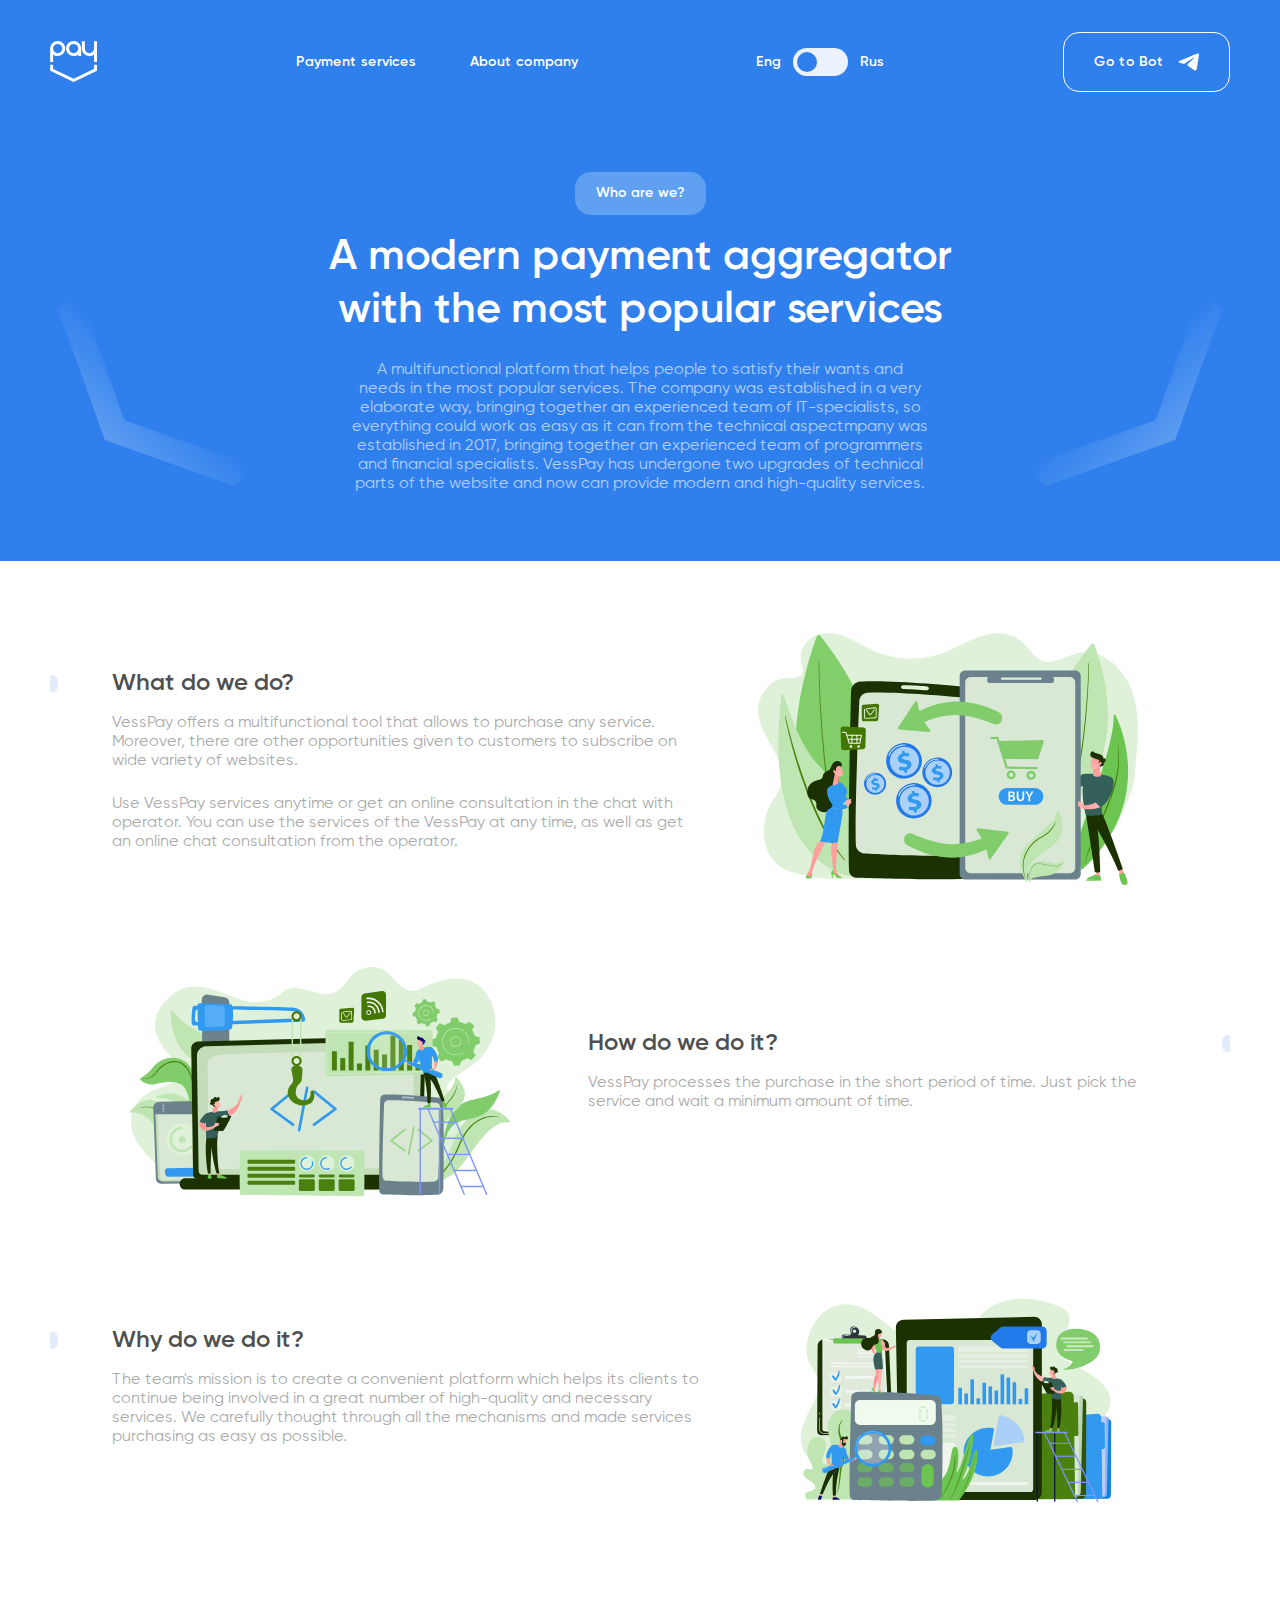
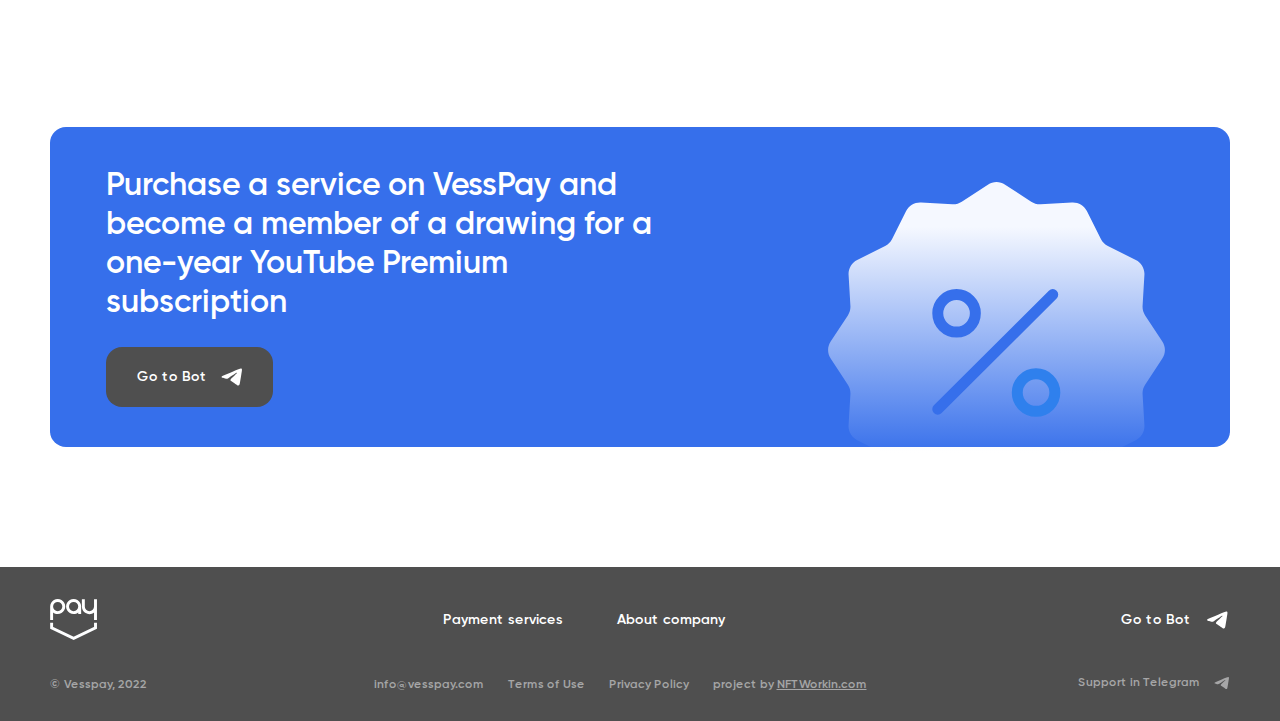
==== commit 6db4c372: "fix icon" ====
--- a/about/index.html
+++ b/about/index.html
@@ -53,7 +53,25 @@
     </head>
 
 <body>
-
+    <!-- Yandex.Metrika counter -->
+    <script type="text/javascript">
+        (function (m, e, t, r, i, k, a) {
+            m[i] = m[i] || function () { (m[i].a = m[i].a || []).push(arguments) };
+            m[i].l = 1 * new Date(); k = e.createElement(t), a = e.getElementsByTagName(t)[0], k.async = 1, k.src = r, a.parentNode.insertBefore(k, a)
+        })
+            (window, document, "script", "https://mc.yandex.ru/metrika/tag.js", "ym");
+
+        ym(88562901, "init", {
+            clickmap: true,
+            trackLinks: true,
+            accurateTrackBounce: true,
+            webvisor: true
+        });
+    </script>
+    <noscript>
+        <div><img src="https://mc.yandex.ru/watch/88562901" style="position:absolute; left:-9999px;" alt="" /></div>
+    </noscript>
+    <!-- /Yandex.Metrika counter -->
     
 <header class="header header-desctop header-blue">
     <div class="container">
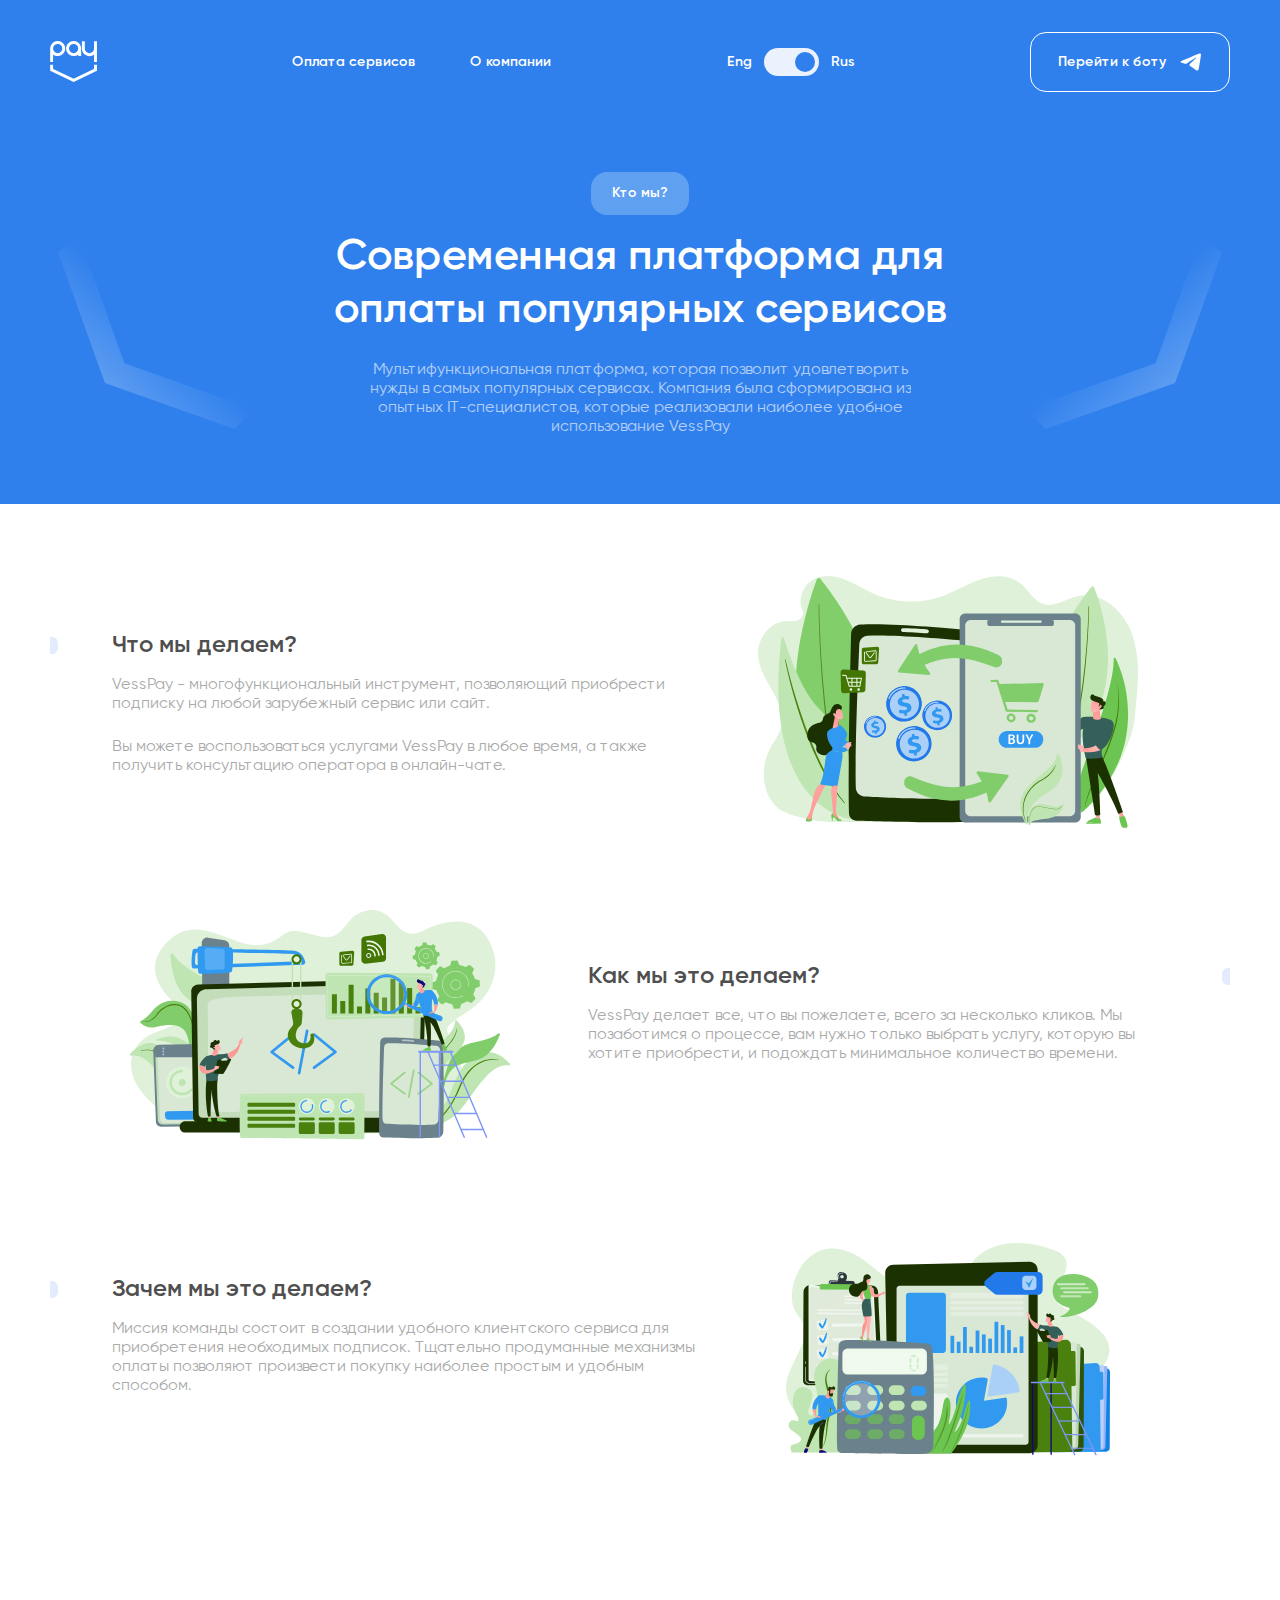
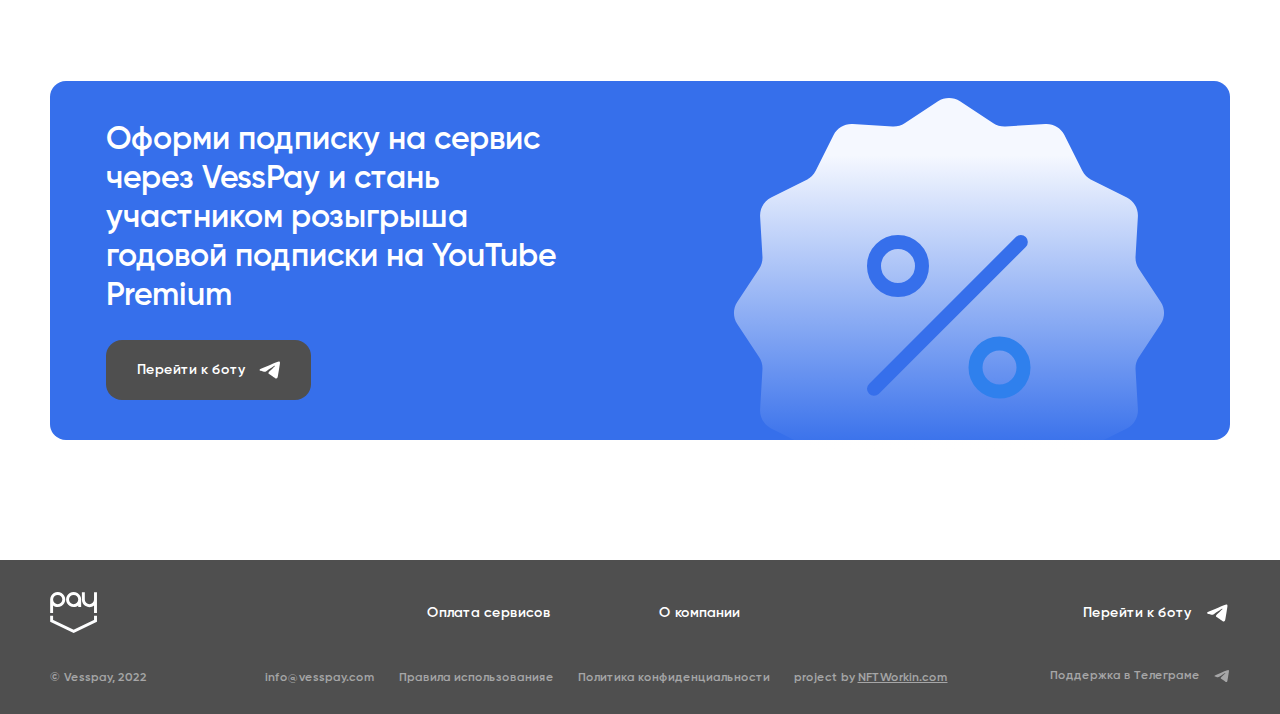
==== commit 65efde14: "change start page" ====
--- a/about/index.html
+++ b/about/index.html
@@ -5,7 +5,6 @@
     <meta charset="UTF-8">
 <meta name="viewport" content="width=device-width">
 <meta http-equiv="X-UA-Compatible" content="ie=edge">
-
 <!-- Обязательный (и достаточный) тег для браузеров -->
 <link type="image/x-icon" rel="shortcut icon" href="../assets/img/favicon.ico">
 
@@ -21,31 +20,31 @@
 <link type="image/png" sizes="144x144" rel="icon" href="../assets/img/android-icon-144x144.png">
 <link type="image/png" sizes="192x192" rel="icon" href="../assets/img/android-icon-192x192.png">
 <link type="image/png" sizes="512x512" rel="icon" href="../assets/img/android-icon-512x512.png">
-<link rel="manifest" href="../assets/img/manifest.json">
+
 
 <!-- Иконки для iOS (Apple) -->
-<link sizes="57x57" rel="apple-touch-icon" href="./assets/img/apple-touch-icon-57x57.png">
-<link sizes="60x60" rel="apple-touch-icon" href="./assets/img/apple-touch-icon-60x60.png">
-<link sizes="72x72" rel="apple-touch-icon" href="./assets/img/apple-touch-icon-72x72.png">
-<link sizes="76x76" rel="apple-touch-icon" href="./assets/img/apple-touch-icon-76x76.png">
-<link sizes="114x114" rel="apple-touch-icon" href="./assets/img/apple-touch-icon-114x114.png">
-<link sizes="120x120" rel="apple-touch-icon" href="./assets/img/apple-touch-icon-120x120.png">
-<link sizes="144x144" rel="apple-touch-icon" href="./assets/img/apple-touch-icon-144x144.png">
-<link sizes="152x152" rel="apple-touch-icon" href="./assets/img/apple-touch-icon-152x152.png">
-<link sizes="180x180" rel="apple-touch-icon" href="./assets/img/apple-touch-icon-180x180.png">
+<link sizes="57x57" rel="apple-touch-icon" href="../assets/img/apple-touch-icon-57x57.png">
+<link sizes="60x60" rel="apple-touch-icon" href="../assets/img/apple-touch-icon-60x60.png">
+<link sizes="72x72" rel="apple-touch-icon" href="../assets/img/apple-touch-icon-72x72.png">
+<link sizes="76x76" rel="apple-touch-icon" href="../assets/img/apple-touch-icon-76x76.png">
+<link sizes="114x114" rel="apple-touch-icon" href="../assets/img/apple-touch-icon-114x114.png">
+<link sizes="120x120" rel="apple-touch-icon" href="../assets/img/apple-touch-icon-120x120.png">
+<link sizes="144x144" rel="apple-touch-icon" href="../assets/img/apple-touch-icon-144x144.png">
+<link sizes="152x152" rel="apple-touch-icon" href="../assets/img/apple-touch-icon-152x152.png">
+<link sizes="180x180" rel="apple-touch-icon" href="../assets/img/apple-touch-icon-180x180.png">
 
 <!-- Иконки для MacOS (Apple) -->
-<link color="#e52037" rel="mask-icon" href="./assets/img/safari-pinned-tab.svg">
+<link color="#e52037" rel="mask-icon" href="../assets/img/safari-pinned-tab.svg">
 
 <!-- Иконки и цвета для плиток Windows -->
 <meta name="msapplication-TileColor" content="#2b5797">
-<meta name="msapplication-TileImage" content="./assets/img/mstile-144x144.png">
-<meta name="msapplication-square70x70logo" content="./assets/img/mstile-70x70.png">
-<meta name="msapplication-square150x150logo" content="./assets/img/mstile-150x150.png">
-<meta name="msapplication-wide310x150logo" content="./assets/img/mstile-310x310.png">
-<meta name="msapplication-square310x310logo" content="./assets/img/mstile-310x150.png">
+<meta name="msapplication-TileImage" content="../assets/img/mstile-144x144.png">
+<meta name="msapplication-square70x70logo" content="../assets/img/mstile-70x70.png">
+<meta name="msapplication-square150x150logo" content="../assets/img/mstile-150x150.png">
+<meta name="msapplication-wide310x150logo" content="../assets/img/mstile-310x310.png">
+<meta name="msapplication-square310x310logo" content="../assets/img/mstile-310x150.png">
 <meta name="application-name" content="My Application">
-<meta name="msapplication-config" content="./browserconfig.xml">
+
 <title>VessPay</title>
 
 <link rel="stylesheet" href="../assets/css/style.css"> 
@@ -83,13 +82,13 @@
                 
 
                 
-                <li class="header__menu-item "><a href="../payment-services">Payment services</a>
+                <li class="header__menu-item "><a href="../payment-services">Оплата сервисов</a>
                 </li>
                 
                 
 
                 
-                <li class="header__menu-item "><a href="../about">About company</a>
+                <li class="header__menu-item "><a href="../about">О компании</a>
                 </li>
                 
                 
@@ -97,8 +96,8 @@
 
             </ul>
         </div>
-        <div class="switch desctop " data-href='./../ru/about'>
-    <span class="left">Eng</span><input type="checkbox" id="desctop" />
+        <div class="switch desctop" data-href='./../en/about'>
+    <span class="left">Eng</span><input type="checkbox" id="desctop" checked />
     <label for="desctop"></label>
     <span class="right">Rus</span>
 </div>
@@ -107,7 +106,7 @@
 
 <a class="btn btn_outline-white" href="https://t.me/vesspay_bot" target="_blank">
 
-    <span>Go to Bot</span> <svg width="21" height="18" viewBox="0 0 21 18" fill="none" xmlns="http://www.w3.org/2000/svg">
+    <span>Перейти к боту</span> <svg width="21" height="18" viewBox="0 0 21 18" fill="none" xmlns="http://www.w3.org/2000/svg">
             <path
                 d="M1.91512 7.80784C8.19912 5.04334 16.3311 1.67284 17.4536 1.20634C20.3981 -0.0146596 21.3016 0.21934 20.8511 2.92334C20.5276 4.86684 19.5941 11.3013 18.8501 15.3063C18.4086 17.6813 17.4181 17.9628 15.8606 16.9353C15.1116 16.4408 11.3311 13.9408 10.5106 13.3538C9.76162 12.8188 8.72862 12.1753 10.0241 10.9078C10.4851 10.4563 13.5071 7.57084 15.8616 5.32484C16.1701 5.02984 15.7826 4.54534 15.4266 4.78184C12.2531 6.88634 7.85312 9.80734 7.29312 10.1878C6.44712 10.7623 5.63462 11.0258 4.17612 10.6068C3.07412 10.2903 1.99762 9.91284 1.57862 9.76884C-0.0348845 9.21484 0.348115 8.49734 1.91512 7.80784Z" />
         </svg>
@@ -127,8 +126,8 @@
         <a class="header__logo" href="#">
             <img src="./../assets/img/logo-white.svg" alt="logo">
         </a>
-        <div class="switch mobile " data-href='./../ru/about'>
-    <span class="left">Eng</span><input type="checkbox" id="mobile" />
+        <div class="switch mobile" data-href='./../en/about'>
+    <span class="left">Eng</span><input type="checkbox" id="mobile" checked />
     <label for="mobile"></label>
     <span class="right">Rus</span>
 </div>
@@ -173,16 +172,18 @@
     <div class="nav nav-mobile">
         <ul class="nav-mobile__list">
             
-            <li class="nav-mobile__list-item"><a href="../payment-services">Payment services</a></li>
+            <li class="nav-mobile__list-item"><a href="../payment-services">Оплата сервисов</a></li>
             
-            <li class="nav-mobile__list-item"><a href="../about">About company</a></li>
+            <li class="nav-mobile__list-item"><a href=""></a></li>
+            
+            <li class="nav-mobile__list-item"><a href="../about">О компании</a></li>
             
         </ul>
         
 
 <a class="btn btn_outline-white" href="https://t.me/vesspay_bot" target="_blank">
 
-    <span>Go to Bot</span> <svg width="21" height="18" viewBox="0 0 21 18" fill="none" xmlns="http://www.w3.org/2000/svg">
+    <span>Перейти к боту</span> <svg width="21" height="18" viewBox="0 0 21 18" fill="none" xmlns="http://www.w3.org/2000/svg">
             <path
                 d="M1.91512 7.80784C8.19912 5.04334 16.3311 1.67284 17.4536 1.20634C20.3981 -0.0146596 21.3016 0.21934 20.8511 2.92334C20.5276 4.86684 19.5941 11.3013 18.8501 15.3063C18.4086 17.6813 17.4181 17.9628 15.8606 16.9353C15.1116 16.4408 11.3311 13.9408 10.5106 13.3538C9.76162 12.8188 8.72862 12.1753 10.0241 10.9078C10.4851 10.4563 13.5071 7.57084 15.8616 5.32484C16.1701 5.02984 15.7826 4.54534 15.4266 4.78184C12.2531 6.88634 7.85312 9.80734 7.29312 10.1878C6.44712 10.7623 5.63462 11.0258 4.17612 10.6068C3.07412 10.2903 1.99762 9.91284 1.57862 9.76884C-0.0348845 9.21484 0.348115 8.49734 1.91512 7.80784Z" />
         </svg>
@@ -203,20 +204,20 @@
 
 <section class=" about-main-section">
     <div class="container ">
-        <div class="switch about-main-section-switch " data-href='./../ru/about'>
-    <span class="left">Eng</span><input type="checkbox" id="about-main-section-switch" />
+        <div class="switch about-main-section-switch" data-href='./../en/about'>
+    <span class="left">Eng</span><input type="checkbox" id="about-main-section-switch" checked />
     <label for="about-main-section-switch"></label>
     <span class="right">Rus</span>
 </div>
         <div class="about-main-section__content">
 
             <div class="about-main-section__wrapper">
-                <div class="about-main-section__question">Who are we?</div>
-                <h1>A modern payment aggregator with the most popular services</h1>
-                <p>A multifunctional platform that helps people to satisfy their wants and needs in the most popular services. The company was established in a very elaborate way, bringing together an experienced team of IT-specialists, so everything could work as easy as it can from the technical aspectmpany was established in 2017, bringing together an experienced team of programmers and financial specialists. VessPay has undergone two upgrades of technical parts of the website and now can provide modern and high-quality services. </p>
-            </div>
-            <img class="about-main-section__left" src="./../assets/img/about-left.svg" alt="left-icon">
-            <img class="about-main-section__right" src="./../assets/img/about-right.svg" alt="left-icon">
+                <div class="about-main-section__question">Кто мы?</div>
+                <h1>Современная платформа для оплаты популярных сервисов</h1>
+                <p>Мультифункциональная платформа, которая позволит удовлетворить нужды в самых популярных сервисах. Компания была сформирована из опытных IT-специалистов, которые реализовали наиболее удобное использование VessPay</p>
+            </div>
+            <img class="about-main-section__left" src="./../../assets/img/about-left.svg" alt="left-icon">
+            <img class="about-main-section__right" src="./../../assets/img/about-right.svg" alt="left-icon">
         </div>
     </div>
 </section>
@@ -226,14 +227,14 @@
     <div class="container ">
         <div class="text-image-section__content">
             <div class="text-image-section__left">
-                <div class="text-image-section__title">What do we do?
+                <div class="text-image-section__title">Что мы делаем?
                     <svg width="8" height="17" viewBox="0 0 8 17" fill="none" xmlns="http://www.w3.org/2000/svg">
                         <path d="M0 0H2C5.31371 0 8 2.68629 8 6V11C8 14.3137 5.31371 17 2 17H0V0Z" fill="#E3ECFC" />
                     </svg>
 
                 </div>
-                <p>VessPay offers a multifunctional tool that allows to purchase any service. Moreover, there are other opportunities given to customers to subscribe on wide variety of websites.</p>
-                <p>Use VessPay services anytime or get an online consultation in the chat with operator.  You can use the services of the VessPay at any time, as well as get an online chat consultation from the operator.</p>
+                <p>VessPay - многофункциональный инструмент, позволяющий приобрести подписку на любой зарубежный сервис или сайт.</p>
+                <p>Вы можете воспользоваться услугами VessPay в любое время, а также получить консультацию оператора в онлайн-чате.</p>
             </div>
             <div class="text-image-section__img">
                 <img src="./../assets/img/about-section1.svg" alt="image">
@@ -247,13 +248,13 @@
     <div class="container ">
         <div class="text-image-section__content">
             <div class="text-image-section__left">
-                <div class="text-image-section__title">How do we do it?
+                <div class="text-image-section__title">Как мы это делаем?
                     <svg width="8" height="17" viewBox="0 0 8 17" fill="none" xmlns="http://www.w3.org/2000/svg">
                         <path d="M0 0H2C5.31371 0 8 2.68629 8 6V11C8 14.3137 5.31371 17 2 17H0V0Z" fill="#E3ECFC" />
                     </svg>
 
                 </div>
-                <p>VessPay processes the purchase in the short period of time. Just pick the service and wait a minimum amount of time.</p>
+                <p>VessPay делает все, что вы пожелаете, всего за несколько кликов. Мы позаботимся о процессе, вам нужно только выбрать услугу, которую вы хотите приобрести, и подождать минимальное количество времени.</p>
                 <p></p>
             </div>
             <div class="text-image-section__img">
@@ -268,13 +269,13 @@
     <div class="container ">
         <div class="text-image-section__content">
             <div class="text-image-section__left">
-                <div class="text-image-section__title">Why do we do it?
+                <div class="text-image-section__title">Зачем мы это делаем?
                     <svg width="8" height="17" viewBox="0 0 8 17" fill="none" xmlns="http://www.w3.org/2000/svg">
                         <path d="M0 0H2C5.31371 0 8 2.68629 8 6V11C8 14.3137 5.31371 17 2 17H0V0Z" fill="#E3ECFC" />
                     </svg>
 
                 </div>
-                <p>The team's mission is to create a convenient platform which helps its clients to continue being involved in a great number of high-quality and necessary services. We carefully thought through all the mechanisms and made services purchasing as easy as possible.</p>
+                <p>Миссия команды состоит в создании удобного клиентского сервиса для приобретения необходимых подписок. Тщательно продуманные механизмы оплаты позволяют произвести покупку наиболее простым и удобным способом.</p>
                 <p></p>
             </div>
             <div class="text-image-section__img">
@@ -290,12 +291,12 @@
     <div class="container ">
         <div class="banner-with-icon-section__content">
             <div class="banner-with-icon-section__left">
-                <h2 class="banner-with-icon-section__title">Purchase a service on VessPay and become a member of a drawing for a one-year YouTube Premium subscription</h2>
+                <h2 class="banner-with-icon-section__title">Оформи подписку на сервис через VessPay и стань участником розыгрыша годовой подписки на YouTube Premium</h2>
                 
 
 <a class="btn btn_black" href="https://t.me/vesspay_bot" target="_blank">
 
-    <span>Go to Bot</span>  <svg width="21" height="18" viewBox="0 0 21 18" fill="none" xmlns="http://www.w3.org/2000/svg">
+    <span>Перейти к боту</span>  <svg width="21" height="18" viewBox="0 0 21 18" fill="none" xmlns="http://www.w3.org/2000/svg">
             <path
                 d="M1.91512 7.80784C8.19912 5.04334 16.3311 1.67284 17.4536 1.20634C20.3981 -0.0146596 21.3016 0.21934 20.8511 2.92334C20.5276 4.86684 19.5941 11.3013 18.8501 15.3063C18.4086 17.6813 17.4181 17.9628 15.8606 16.9353C15.1116 16.4408 11.3311 13.9408 10.5106 13.3538C9.76162 12.8188 8.72862 12.1753 10.0241 10.9078C10.4851 10.4563 13.5071 7.57084 15.8616 5.32484C16.1701 5.02984 15.7826 4.54534 15.4266 4.78184C12.2531 6.88634 7.85312 9.80734 7.29312 10.1878C6.44712 10.7623 5.63462 11.0258 4.17612 10.6068C3.07412 10.2903 1.99762 9.91284 1.57862 9.76884C-0.0348845 9.21484 0.348115 8.49734 1.91512 7.80784Z" />
         </svg>
@@ -327,16 +328,18 @@
 
             <ul class="footer__nav">
                 
-                <li><a href="../payment-services">Payment services</a></li>
-                
-                <li><a href="../about">About company</a></li>
+                <li><a href="../payment-services">Оплата сервисов</a></li>
+                
+                <li><a href=""></a></li>
+                
+                <li><a href="../about">О компании</a></li>
                 
             </ul>
             
 
 <a class="btn btn_white-transperent" href="https://t.me/vesspay_bot" target="_blank">
 
-    <span>Go to Bot</span> <svg width="21" height="18" viewBox="0 0 21 18" fill="none" xmlns="http://www.w3.org/2000/svg">
+    <span>Перейти к боту</span> <svg width="21" height="18" viewBox="0 0 21 18" fill="none" xmlns="http://www.w3.org/2000/svg">
             <path
                 d="M1.91512 7.80784C8.19912 5.04334 16.3311 1.67284 17.4536 1.20634C20.3981 -0.0146596 21.3016 0.21934 20.8511 2.92334C20.5276 4.86684 19.5941 11.3013 18.8501 15.3063C18.4086 17.6813 17.4181 17.9628 15.8606 16.9353C15.1116 16.4408 11.3311 13.9408 10.5106 13.3538C9.76162 12.8188 8.72862 12.1753 10.0241 10.9078C10.4851 10.4563 13.5071 7.57084 15.8616 5.32484C16.1701 5.02984 15.7826 4.54534 15.4266 4.78184C12.2531 6.88634 7.85312 9.80734 7.29312 10.1878C6.44712 10.7623 5.63462 11.0258 4.17612 10.6068C3.07412 10.2903 1.99762 9.91284 1.57862 9.76884C-0.0348845 9.21484 0.348115 8.49734 1.91512 7.80784Z" />
         </svg>
@@ -350,23 +353,31 @@
             <div class="footer__copyright">© Vesspay, 2022</div>
             <ul class="footer__links">
                 
+
+
                 
                 <li> <a href="mailto:info@vesspay.com">info@vesspay.com</a> </li>
                 
 
                 
-                
-                <li data-href="modal-term" class="modal-trigger"> Terms of Use</li>
-                
-
-                
+
+
+                
+                <li data-href="modal-term" class="modal-trigger"> Правила использованияe</li>
+                
+
+                
+
+
                 
                 <li class="projectBy_desctop"> project by <a href="http://nftworkin.com" class="link projectBy_desctop">NFTWorkin.com</a> </li>
                 
 
                 
-                
-                <li data-href="modal-privacy" class="modal-trigger"> Privacy Policy</li>
+
+
+                
+                <li data-href="modal-privacy" class="modal-trigger"> Политика конфиденциальности</li>
                 
 
                 
@@ -375,7 +386,7 @@
 
 <a class="btn btn_grey" href="https://t.me/VessPay_chat" target="_blank">
 
-    <span>Support in Telegram</span> <svg width="21" height="18" viewBox="0 0 21 18" fill="none" xmlns="http://www.w3.org/2000/svg">
+    <span>Поддержка в  Телеграме</span> <svg width="21" height="18" viewBox="0 0 21 18" fill="none" xmlns="http://www.w3.org/2000/svg">
             <path
                 d="M1.91512 7.80784C8.19912 5.04334 16.3311 1.67284 17.4536 1.20634C20.3981 -0.0146596 21.3016 0.21934 20.8511 2.92334C20.5276 4.86684 19.5941 11.3013 18.8501 15.3063C18.4086 17.6813 17.4181 17.9628 15.8606 16.9353C15.1116 16.4408 11.3311 13.9408 10.5106 13.3538C9.76162 12.8188 8.72862 12.1753 10.0241 10.9078C10.4851 10.4563 13.5071 7.57084 15.8616 5.32484C16.1701 5.02984 15.7826 4.54534 15.4266 4.78184C12.2531 6.88634 7.85312 9.80734 7.29312 10.1878C6.44712 10.7623 5.63462 11.0258 4.17612 10.6068C3.07412 10.2903 1.99762 9.91284 1.57862 9.76884C-0.0348845 9.21484 0.348115 8.49734 1.91512 7.80784Z" />
         </svg>
@@ -385,7 +396,7 @@
 
 
             <div class="footer__projectBy">
-                project by<a href = "http://nftworkin.com"  > NFTWorkin.com</a>
+                project by <a href="http://nftworkin.com">NFTWorkin.com</a>
             </div>
         </div>
     </div>
@@ -393,26 +404,8 @@
 <div class="termOfUse modal">
     <div class="content">
         <div class="top">
-            <div class="close"><svg width="40" height="40" viewBox="0 0 40 40" fill="none"
-                    xmlns="http://www.w3.org/2000/svg">
-                    <g filter="url(#filter0_b_1278_6894)">
-                        <rect width="40" height="40" rx="20" fill="#F4F7FF" />
-                        <path d="M15.2737 24.4777L24.3808 15.1768" stroke="#2F80ED" stroke-width="2"
-                            stroke-linecap="round" stroke-linejoin="round" />
-                        <path d="M15.1766 15.2737L24.4775 24.3808" stroke="#2F80ED" stroke-width="2"
-                            stroke-linecap="round" stroke-linejoin="round" />
-                    </g>
-                    <defs>
-                        <filter id="filter0_b_1278_6894" x="-12" y="-12" width="64" height="64"
-                            filterUnits="userSpaceOnUse" color-interpolation-filters="sRGB">
-                            <feFlood flood-opacity="0" result="BackgroundImageFix" />
-                            <feGaussianBlur in="BackgroundImage" stdDeviation="6" />
-                            <feComposite in2="SourceAlpha" operator="in" result="effect1_backgroundBlur_1278_6894" />
-                            <feBlend mode="normal" in="SourceGraphic" in2="effect1_backgroundBlur_1278_6894"
-                                result="shape" />
-                        </filter>
-                    </defs>
-                </svg>
+            <div class="close">
+                <img src="./../assets/img/close.png" alt="">
             </div>
         </div>
         <div class="wrapper-text">
@@ -542,26 +535,8 @@
 <div class="privacyPolice modal">
     <div class="content">
         <div class="top">
-            <div class="close"><svg width="40" height="40" viewBox="0 0 40 40" fill="none"
-                    xmlns="http://www.w3.org/2000/svg">
-                    <g filter="url(#filter0_b_1278_6894)">
-                        <rect width="40" height="40" rx="20" fill="#F4F7FF" />
-                        <path d="M15.2737 24.4777L24.3808 15.1768" stroke="#2F80ED" stroke-width="2"
-                            stroke-linecap="round" stroke-linejoin="round" />
-                        <path d="M15.1766 15.2737L24.4775 24.3808" stroke="#2F80ED" stroke-width="2"
-                            stroke-linecap="round" stroke-linejoin="round" />
-                    </g>
-                    <defs>
-                        <filter id="filter0_b_1278_6894" x="-12" y="-12" width="64" height="64"
-                            filterUnits="userSpaceOnUse" color-interpolation-filters="sRGB">
-                            <feFlood flood-opacity="0" result="BackgroundImageFix" />
-                            <feGaussianBlur in="BackgroundImage" stdDeviation="6" />
-                            <feComposite in2="SourceAlpha" operator="in" result="effect1_backgroundBlur_1278_6894" />
-                            <feBlend mode="normal" in="SourceGraphic" in2="effect1_backgroundBlur_1278_6894"
-                                result="shape" />
-                        </filter>
-                    </defs>
-                </svg>
+            <div class="close">
+                <img src="./../assets/img/close.png" alt="">
             </div>
         </div>
         <div class="wrapper-text">
--- a/assets/css/style.css
+++ b/assets/css/style.css
@@ -5,4 +5,4 @@
  *
  * Copyright (c) Michał Strumpf
  * Published under MIT License
- */.ac{margin-top:10px;border:1px solid #eee;background-color:#fff;box-sizing:border-box}.ac .ac-header{margin:0;padding:0}.ac .ac-trigger{font:bold 16px Arial,sans-serif;color:#111;text-align:left;width:100%;padding:10px 30px 10px 10px;display:block;cursor:pointer;background-color:transparent;-webkit-transition:color .25s ease;transition:color .25s ease;position:relative;text-decoration:none;margin:0;border:0}.ac .ac-trigger::after{content:'+';text-align:center;width:15px;-webkit-transform:translate(0,-50%);transform:translate(0,-50%);position:absolute;right:10px;top:50%}.ac .ac-trigger:focus{color:#8a8a8a}.ac .ac-panel{overflow:hidden;-webkit-transition-property:height,visibility;transition-property:height,visibility;-webkit-transition-timing-function:ease;transition-timing-function:ease}.ac .ac-panel .ac-text{font:15px/24px Arial,sans-serif;color:#111;padding:10px;margin:0}.ac.js-enabled .ac-panel{visibility:hidden}.ac.is-active .ac-panel{visibility:visible}.ac.is-active>.ac-header .ac-trigger::after{content:'\2013'}@font-face{font-family:swiper-icons;src:url('data:application/font-woff;charset=utf-8;base64, [base64]//wADZ2x5ZgAAAywAAADMAAAD2MHtryVoZWFkAAABbAAAADAAAAA2E2+eoWhoZWEAAAGcAAAAHwAAACQC9gDzaG10eAAAAigAAAAZAAAArgJkABFsb2NhAAAC0AAAAFoAAABaFQAUGG1heHAAAAG8AAAAHwAAACAAcABAbmFtZQAAA/gAAAE5AAACXvFdBwlwb3N0AAAFNAAAAGIAAACE5s74hXjaY2BkYGAAYpf5Hu/j+W2+MnAzMYDAzaX6QjD6/4//Bxj5GA8AuRwMYGkAPywL13jaY2BkYGA88P8Agx4j+/8fQDYfA1AEBWgDAIB2BOoAeNpjYGRgYNBh4GdgYgABEMnIABJzYNADCQAACWgAsQB42mNgYfzCOIGBlYGB0YcxjYGBwR1Kf2WQZGhhYGBiYGVmgAFGBiQQkOaawtDAoMBQxXjg/wEGPcYDDA4wNUA2CCgwsAAAO4EL6gAAeNpj2M0gyAACqxgGNWBkZ2D4/wMA+xkDdgAAAHjaY2BgYGaAYBkGRgYQiAHyGMF8FgYHIM3DwMHABGQrMOgyWDLEM1T9/w8UBfEMgLzE////P/5//f/V/xv+r4eaAAeMbAxwIUYmIMHEgKYAYjUcsDAwsLKxc3BycfPw8jEQA/[base64]/uznmfPFBNODM2K7MTQ45YEAZqGP81AmGGcF3iPqOop0r1SPTaTbVkfUe4HXj97wYE+yNwWYxwWu4v1ugWHgo3S1XdZEVqWM7ET0cfnLGxWfkgR42o2PvWrDMBSFj/IHLaF0zKjRgdiVMwScNRAoWUoH78Y2icB/yIY09An6AH2Bdu/UB+yxopYshQiEvnvu0dURgDt8QeC8PDw7Fpji3fEA4z/PEJ6YOB5hKh4dj3EvXhxPqH/SKUY3rJ7srZ4FZnh1PMAtPhwP6fl2PMJMPDgeQ4rY8YT6Gzao0eAEA409DuggmTnFnOcSCiEiLMgxCiTI6Cq5DZUd3Qmp10vO0LaLTd2cjN4fOumlc7lUYbSQcZFkutRG7g6JKZKy0RmdLY680CDnEJ+UMkpFFe1RN7nxdVpXrC4aTtnaurOnYercZg2YVmLN/d/gczfEimrE/fs/bOuq29Zmn8tloORaXgZgGa78yO9/cnXm2BpaGvq25Dv9S4E9+5SIc9PqupJKhYFSSl47+Qcr1mYNAAAAeNptw0cKwkAAAMDZJA8Q7OUJvkLsPfZ6zFVERPy8qHh2YER+3i/BP83vIBLLySsoKimrqKqpa2hp6+jq6RsYGhmbmJqZSy0sraxtbO3sHRydnEMU4uR6yx7JJXveP7WrDycAAAAAAAH//wACeNpjYGRgYOABYhkgZgJCZgZNBkYGLQZtIJsFLMYAAAw3ALgAeNolizEKgDAQBCchRbC2sFER0YD6qVQiBCv/H9ezGI6Z5XBAw8CBK/m5iQQVauVbXLnOrMZv2oLdKFa8Pjuru2hJzGabmOSLzNMzvutpB3N42mNgZGBg4GKQYzBhYMxJLMlj4GBgAYow/P/PAJJhLM6sSoWKfWCAAwDAjgbRAAB42mNgYGBkAIIbCZo5IPrmUn0hGA0AO8EFTQAA');font-weight:400;font-style:normal}:root{--swiper-theme-color:#007aff}.swiper{margin-left:auto;margin-right:auto;position:relative;overflow:hidden;list-style:none;padding:0;z-index:1}.swiper-vertical>.swiper-wrapper{flex-direction:column}.swiper-wrapper{position:relative;width:100%;height:100%;z-index:1;display:flex;transition-property:transform;box-sizing:content-box}.swiper-android .swiper-slide,.swiper-wrapper{transform:translate3d(0,0,0)}.swiper-pointer-events{touch-action:pan-y}.swiper-pointer-events.swiper-vertical{touch-action:pan-x}.swiper-slide{flex-shrink:0;width:100%;height:100%;position:relative;transition-property:transform}.swiper-slide-invisible-blank{visibility:hidden}.swiper-autoheight,.swiper-autoheight .swiper-slide{height:auto}.swiper-autoheight .swiper-wrapper{align-items:flex-start;transition-property:transform,height}.swiper-backface-hidden .swiper-slide{transform:translateZ(0);-webkit-backface-visibility:hidden;backface-visibility:hidden}.swiper-3d,.swiper-3d.swiper-css-mode .swiper-wrapper{perspective:1200px}.swiper-3d .swiper-cube-shadow,.swiper-3d .swiper-slide,.swiper-3d .swiper-slide-shadow,.swiper-3d .swiper-slide-shadow-bottom,.swiper-3d .swiper-slide-shadow-left,.swiper-3d .swiper-slide-shadow-right,.swiper-3d .swiper-slide-shadow-top,.swiper-3d .swiper-wrapper{transform-style:preserve-3d}.swiper-3d .swiper-slide-shadow,.swiper-3d .swiper-slide-shadow-bottom,.swiper-3d .swiper-slide-shadow-left,.swiper-3d .swiper-slide-shadow-right,.swiper-3d .swiper-slide-shadow-top{position:absolute;left:0;top:0;width:100%;height:100%;pointer-events:none;z-index:10}.swiper-3d .swiper-slide-shadow{background:rgba(0,0,0,.15)}.swiper-3d .swiper-slide-shadow-left{background-image:linear-gradient(to left,rgba(0,0,0,.5),rgba(0,0,0,0))}.swiper-3d .swiper-slide-shadow-right{background-image:linear-gradient(to right,rgba(0,0,0,.5),rgba(0,0,0,0))}.swiper-3d .swiper-slide-shadow-top{background-image:linear-gradient(to top,rgba(0,0,0,.5),rgba(0,0,0,0))}.swiper-3d .swiper-slide-shadow-bottom{background-image:linear-gradient(to bottom,rgba(0,0,0,.5),rgba(0,0,0,0))}.swiper-css-mode>.swiper-wrapper{overflow:auto;scrollbar-width:none;-ms-overflow-style:none}.swiper-css-mode>.swiper-wrapper::-webkit-scrollbar{display:none}.swiper-css-mode>.swiper-wrapper>.swiper-slide{scroll-snap-align:start start}.swiper-horizontal.swiper-css-mode>.swiper-wrapper{scroll-snap-type:x mandatory}.swiper-vertical.swiper-css-mode>.swiper-wrapper{scroll-snap-type:y mandatory}.swiper-centered>.swiper-wrapper::before{content:'';flex-shrink:0;order:9999}.swiper-centered.swiper-horizontal>.swiper-wrapper>.swiper-slide:first-child{margin-inline-start:var(--swiper-centered-offset-before)}.swiper-centered.swiper-horizontal>.swiper-wrapper::before{height:100%;min-height:1px;width:var(--swiper-centered-offset-after)}.swiper-centered.swiper-vertical>.swiper-wrapper>.swiper-slide:first-child{margin-block-start:var(--swiper-centered-offset-before)}.swiper-centered.swiper-vertical>.swiper-wrapper::before{width:100%;min-width:1px;height:var(--swiper-centered-offset-after)}.swiper-centered>.swiper-wrapper>.swiper-slide{scroll-snap-align:center center}.swiper-virtual .swiper-slide{-webkit-backface-visibility:hidden;transform:translateZ(0)}.swiper-virtual.swiper-css-mode .swiper-wrapper::after{content:'';position:absolute;left:0;top:0;pointer-events:none}.swiper-virtual.swiper-css-mode.swiper-horizontal .swiper-wrapper::after{height:1px;width:var(--swiper-virtual-size)}.swiper-virtual.swiper-css-mode.swiper-vertical .swiper-wrapper::after{width:1px;height:var(--swiper-virtual-size)}:root{--swiper-navigation-size:44px}.swiper-button-next,.swiper-button-prev{position:absolute;top:50%;width:calc(var(--swiper-navigation-size)/ 44 * 27);height:var(--swiper-navigation-size);margin-top:calc(0px - (var(--swiper-navigation-size)/ 2));z-index:10;cursor:pointer;display:flex;align-items:center;justify-content:center;color:var(--swiper-navigation-color,var(--swiper-theme-color))}.swiper-button-next.swiper-button-disabled,.swiper-button-prev.swiper-button-disabled{opacity:.35;cursor:auto;pointer-events:none}.swiper-button-next:after,.swiper-button-prev:after{font-family:swiper-icons;font-size:var(--swiper-navigation-size);text-transform:none!important;letter-spacing:0;text-transform:none;font-variant:initial;line-height:1}.swiper-button-prev,.swiper-rtl .swiper-button-next{left:10px;right:auto}.swiper-button-prev:after,.swiper-rtl .swiper-button-next:after{content:'prev'}.swiper-button-next,.swiper-rtl .swiper-button-prev{right:10px;left:auto}.swiper-button-next:after,.swiper-rtl .swiper-button-prev:after{content:'next'}.swiper-button-lock{display:none}.swiper-pagination{position:absolute;text-align:center;transition:.3s opacity;transform:translate3d(0,0,0);z-index:10}.swiper-pagination.swiper-pagination-hidden{opacity:0}.swiper-horizontal>.swiper-pagination-bullets,.swiper-pagination-bullets.swiper-pagination-horizontal,.swiper-pagination-custom,.swiper-pagination-fraction{bottom:10px;left:0;width:100%}.swiper-pagination-bullets-dynamic{overflow:hidden;font-size:0}.swiper-pagination-bullets-dynamic .swiper-pagination-bullet{transform:scale(.33);position:relative}.swiper-pagination-bullets-dynamic .swiper-pagination-bullet-active{transform:scale(1)}.swiper-pagination-bullets-dynamic .swiper-pagination-bullet-active-main{transform:scale(1)}.swiper-pagination-bullets-dynamic .swiper-pagination-bullet-active-prev{transform:scale(.66)}.swiper-pagination-bullets-dynamic .swiper-pagination-bullet-active-prev-prev{transform:scale(.33)}.swiper-pagination-bullets-dynamic .swiper-pagination-bullet-active-next{transform:scale(.66)}.swiper-pagination-bullets-dynamic .swiper-pagination-bullet-active-next-next{transform:scale(.33)}.swiper-pagination-bullet{width:var(--swiper-pagination-bullet-width,var(--swiper-pagination-bullet-size,8px));height:var(--swiper-pagination-bullet-height,var(--swiper-pagination-bullet-size,8px));display:inline-block;border-radius:50%;background:var(--swiper-pagination-bullet-inactive-color,#000);opacity:var(--swiper-pagination-bullet-inactive-opacity,.2)}button.swiper-pagination-bullet{border:none;margin:0;padding:0;box-shadow:none;-webkit-appearance:none;appearance:none}.swiper-pagination-clickable .swiper-pagination-bullet{cursor:pointer}.swiper-pagination-bullet:only-child{display:none!important}.swiper-pagination-bullet-active{opacity:var(--swiper-pagination-bullet-opacity,1);background:var(--swiper-pagination-color,var(--swiper-theme-color))}.swiper-pagination-vertical.swiper-pagination-bullets,.swiper-vertical>.swiper-pagination-bullets{right:10px;top:50%;transform:translate3d(0,-50%,0)}.swiper-pagination-vertical.swiper-pagination-bullets .swiper-pagination-bullet,.swiper-vertical>.swiper-pagination-bullets .swiper-pagination-bullet{margin:var(--swiper-pagination-bullet-vertical-gap,6px) 0;display:block}.swiper-pagination-vertical.swiper-pagination-bullets.swiper-pagination-bullets-dynamic,.swiper-vertical>.swiper-pagination-bullets.swiper-pagination-bullets-dynamic{top:50%;transform:translateY(-50%);width:8px}.swiper-pagination-vertical.swiper-pagination-bullets.swiper-pagination-bullets-dynamic .swiper-pagination-bullet,.swiper-vertical>.swiper-pagination-bullets.swiper-pagination-bullets-dynamic .swiper-pagination-bullet{display:inline-block;transition:.2s transform,.2s top}.swiper-horizontal>.swiper-pagination-bullets .swiper-pagination-bullet,.swiper-pagination-horizontal.swiper-pagination-bullets .swiper-pagination-bullet{margin:0 var(--swiper-pagination-bullet-horizontal-gap,4px)}.swiper-horizontal>.swiper-pagination-bullets.swiper-pagination-bullets-dynamic,.swiper-pagination-horizontal.swiper-pagination-bullets.swiper-pagination-bullets-dynamic{left:50%;transform:translateX(-50%);white-space:nowrap}.swiper-horizontal>.swiper-pagination-bullets.swiper-pagination-bullets-dynamic .swiper-pagination-bullet,.swiper-pagination-horizontal.swiper-pagination-bullets.swiper-pagination-bullets-dynamic .swiper-pagination-bullet{transition:.2s transform,.2s left}.swiper-horizontal.swiper-rtl>.swiper-pagination-bullets-dynamic .swiper-pagination-bullet{transition:.2s transform,.2s right}.swiper-pagination-progressbar{background:rgba(0,0,0,.25);position:absolute}.swiper-pagination-progressbar .swiper-pagination-progressbar-fill{background:var(--swiper-pagination-color,var(--swiper-theme-color));position:absolute;left:0;top:0;width:100%;height:100%;transform:scale(0);transform-origin:left top}.swiper-rtl .swiper-pagination-progressbar .swiper-pagination-progressbar-fill{transform-origin:right top}.swiper-horizontal>.swiper-pagination-progressbar,.swiper-pagination-progressbar.swiper-pagination-horizontal,.swiper-pagination-progressbar.swiper-pagination-vertical.swiper-pagination-progressbar-opposite,.swiper-vertical>.swiper-pagination-progressbar.swiper-pagination-progressbar-opposite{width:100%;height:4px;left:0;top:0}.swiper-horizontal>.swiper-pagination-progressbar.swiper-pagination-progressbar-opposite,.swiper-pagination-progressbar.swiper-pagination-horizontal.swiper-pagination-progressbar-opposite,.swiper-pagination-progressbar.swiper-pagination-vertical,.swiper-vertical>.swiper-pagination-progressbar{width:4px;height:100%;left:0;top:0}.swiper-pagination-lock{display:none}.swiper-scrollbar{border-radius:10px;position:relative;-ms-touch-action:none;background:rgba(0,0,0,.1)}.swiper-horizontal>.swiper-scrollbar{position:absolute;left:1%;bottom:3px;z-index:50;height:5px;width:98%}.swiper-vertical>.swiper-scrollbar{position:absolute;right:3px;top:1%;z-index:50;width:5px;height:98%}.swiper-scrollbar-drag{height:100%;width:100%;position:relative;background:rgba(0,0,0,.5);border-radius:10px;left:0;top:0}.swiper-scrollbar-cursor-drag{cursor:move}.swiper-scrollbar-lock{display:none}.swiper-zoom-container{width:100%;height:100%;display:flex;justify-content:center;align-items:center;text-align:center}.swiper-zoom-container>canvas,.swiper-zoom-container>img,.swiper-zoom-container>svg{max-width:100%;max-height:100%;object-fit:contain}.swiper-slide-zoomed{cursor:move}.swiper-lazy-preloader{width:42px;height:42px;position:absolute;left:50%;top:50%;margin-left:-21px;margin-top:-21px;z-index:10;transform-origin:50%;box-sizing:border-box;border:4px solid var(--swiper-preloader-color,var(--swiper-theme-color));border-radius:50%;border-top-color:transparent}.swiper-slide-visible .swiper-lazy-preloader{animation:swiper-preloader-spin 1s infinite linear}.swiper-lazy-preloader-white{--swiper-preloader-color:#fff}.swiper-lazy-preloader-black{--swiper-preloader-color:#000}@keyframes swiper-preloader-spin{0%{transform:rotate(0)}100%{transform:rotate(360deg)}}.swiper .swiper-notification{position:absolute;left:0;top:0;pointer-events:none;opacity:0;z-index:-1000}.swiper-free-mode>.swiper-wrapper{transition-timing-function:ease-out;margin:0 auto}.swiper-grid>.swiper-wrapper{flex-wrap:wrap}.swiper-grid-column>.swiper-wrapper{flex-wrap:wrap;flex-direction:column}.swiper-fade.swiper-free-mode .swiper-slide{transition-timing-function:ease-out}.swiper-fade .swiper-slide{pointer-events:none;transition-property:opacity}.swiper-fade .swiper-slide .swiper-slide{pointer-events:none}.swiper-fade .swiper-slide-active,.swiper-fade .swiper-slide-active .swiper-slide-active{pointer-events:auto}.swiper-cube{overflow:visible}.swiper-cube .swiper-slide{pointer-events:none;-webkit-backface-visibility:hidden;backface-visibility:hidden;z-index:1;visibility:hidden;transform-origin:0 0;width:100%;height:100%}.swiper-cube .swiper-slide .swiper-slide{pointer-events:none}.swiper-cube.swiper-rtl .swiper-slide{transform-origin:100% 0}.swiper-cube .swiper-slide-active,.swiper-cube .swiper-slide-active .swiper-slide-active{pointer-events:auto}.swiper-cube .swiper-slide-active,.swiper-cube .swiper-slide-next,.swiper-cube .swiper-slide-next+.swiper-slide,.swiper-cube .swiper-slide-prev{pointer-events:auto;visibility:visible}.swiper-cube .swiper-slide-shadow-bottom,.swiper-cube .swiper-slide-shadow-left,.swiper-cube .swiper-slide-shadow-right,.swiper-cube .swiper-slide-shadow-top{z-index:0;-webkit-backface-visibility:hidden;backface-visibility:hidden}.swiper-cube .swiper-cube-shadow{position:absolute;left:0;bottom:0;width:100%;height:100%;opacity:.6;z-index:0}.swiper-cube .swiper-cube-shadow:before{content:'';background:#000;position:absolute;left:0;top:0;bottom:0;right:0;filter:blur(50px)}.swiper-flip{overflow:visible}.swiper-flip .swiper-slide{pointer-events:none;-webkit-backface-visibility:hidden;backface-visibility:hidden;z-index:1}.swiper-flip .swiper-slide .swiper-slide{pointer-events:none}.swiper-flip .swiper-slide-active,.swiper-flip .swiper-slide-active .swiper-slide-active{pointer-events:auto}.swiper-flip .swiper-slide-shadow-bottom,.swiper-flip .swiper-slide-shadow-left,.swiper-flip .swiper-slide-shadow-right,.swiper-flip .swiper-slide-shadow-top{z-index:0;-webkit-backface-visibility:hidden;backface-visibility:hidden}.swiper-creative .swiper-slide{-webkit-backface-visibility:hidden;backface-visibility:hidden;overflow:hidden;transition-property:transform,opacity,height}.swiper-cards{overflow:visible}.swiper-cards .swiper-slide{transform-origin:center bottom;-webkit-backface-visibility:hidden;backface-visibility:hidden;overflow:hidden}@font-face{font-family:Gilroy;src:local("Gilroy Regular"),local("Gilroy-Regular"),url(../fonts/Gilroy-Regular.woff2) format("woff2"),url(../fonts/Gilroy-Regular.woff) format("woff");font-weight:400;font-style:normal}@font-face{font-family:Gilroy;src:local("Gilroy Extrabold Italic"),local("Gilroy-ExtraboldItalic"),url(../fonts/Gilroy-ExtraboldItalic.woff2) format("woff2"),url(../fonts/Gilroy-ExtraboldItalic.woff) format("woff");font-weight:800;font-style:italic}@font-face{font-family:Gilroy;src:local("Gilroy Bold"),local("Gilroy-Bold"),url(../fonts/Gilroy-Bold.woff2) format("woff2"),url(../fonts/Gilroy-Bold.woff) format("woff");font-weight:700;font-style:normal}@font-face{font-family:Gilroy;src:local("Gilroy Black"),local("Gilroy-Black"),url(../fonts/Gilroy-Black.woff2) format("woff2"),url(../fonts/Gilroy-Black.woff) format("woff");font-weight:900;font-style:normal}@font-face{font-family:Gilroy;src:local("Gilroy Light"),local("Gilroy-Light"),url(../fonts/Gilroy-Light.woff2) format("woff2"),url(../fonts/Gilroy-Light.woff) format("woff");font-weight:300;font-style:normal}@font-face{font-family:Gilroy;src:local("Gilroy Semibold"),local("Gilroy-Semibold"),url(../fonts/Gilroy-Semibold.woff2) format("woff2"),url(../fonts/Gilroy-Semibold.woff) format("woff");font-weight:600;font-style:normal}@font-face{font-family:Gilroy;src:local("Gilroy Medium"),local("Gilroy-Medium"),url(../fonts/Gilroy-Medium.woff2) format("woff2"),url(../fonts/Gilroy-Medium.woff) format("woff");font-weight:500;font-style:normal}@font-face{font-family:Gilroy;src:local("Gilroy Medium Italic"),local("Gilroy-MediumItalic"),url(../fonts/Gilroy-MediumItalic.woff2) format("woff2"),url(../fonts/Gilroy-MediumItalic.woff) format("woff");font-weight:500;font-style:italic}@font-face{font-family:Gilroy;src:local("Gilroy Black Italic"),local("Gilroy-BlackItalic"),url(../fonts/Gilroy-BlackItalic.woff2) format("woff2"),url(../fonts/Gilroy-BlackItalic.woff) format("woff");font-weight:900;font-style:italic}@font-face{font-family:Gilroy;src:local("Gilroy UltraLight"),local("Gilroy-UltraLight"),url(../fonts/Gilroy-UltraLight.woff2) format("woff2"),url(../fonts/Gilroy-UltraLight.woff) format("woff");font-weight:200;font-style:normal}@font-face{font-family:Gilroy;src:local("Gilroy Regular Italic"),local("Gilroy-RegularItalic"),url(../fonts/Gilroy-RegularItalic.woff2) format("woff2"),url(../fonts/Gilroy-RegularItalic.woff) format("woff");font-weight:400;font-style:italic}@font-face{font-family:Gilroy;src:local("Gilroy Semibold Italic"),local("Gilroy-SemiboldItalic"),url(../fonts/Gilroy-SemiboldItalic.woff2) format("woff2"),url(../fonts/Gilroy-SemiboldItalic.woff) format("woff");font-weight:600;font-style:italic}@font-face{font-family:Gilroy;src:local("Gilroy Heavy Italic"),local("Gilroy-HeavyItalic"),url(../fonts/Gilroy-HeavyItalic.woff2) format("woff2"),url(../fonts/Gilroy-HeavyItalic.woff) format("woff");font-weight:900;font-style:italic}@font-face{font-family:Gilroy;src:local("Gilroy Extrabold"),local("Gilroy-Extrabold"),url(../fonts/Gilroy-Extrabold.woff2) format("woff2"),url(../fonts/Gilroy-Extrabold.woff) format("woff");font-weight:800;font-style:normal}@font-face{font-family:Gilroy;src:local("Gilroy Bold Italic"),local("Gilroy-BoldItalic"),url(../fonts/Gilroy-BoldItalic.woff2) format("woff2"),url(../fonts/Gilroy-BoldItalic.woff) format("woff");font-weight:700;font-style:italic}@font-face{font-family:Gilroy;src:local("Gilroy UltraLight Italic"),local("Gilroy-UltraLightItalic"),url(../fonts/Gilroy-UltraLightItalic.woff2) format("woff2"),url(../fonts/Gilroy-UltraLightItalic.woff) format("woff");font-weight:200;font-style:italic}@font-face{font-family:Gilroy;src:local("Gilroy Light Italic"),local("Gilroy-LightItalic"),url(../fonts/Gilroy-LightItalic.woff2) format("woff2"),url(../fonts/Gilroy-LightItalic.woff) format("woff");font-weight:300;font-style:italic}@font-face{font-family:Gilroy;src:local("Gilroy Heavy"),local("Gilroy-Heavy"),url(../fonts/Gilroy-Heavy.woff2) format("woff2"),url(../fonts/Gilroy-Heavy.woff) format("woff");font-weight:900;font-style:normal}@font-face{font-family:Gilroy;src:local("Gilroy Thin"),local("Gilroy-Thin"),url(../fonts/Gilroy-Thin.woff2) format("woff2"),url(../fonts/Gilroy-Thin.woff) format("woff");font-weight:100;font-style:normal}@font-face{font-family:Gilroy;src:local("Gilroy Thin Italic"),local("Gilroy-ThinItalic"),url(../fonts/Gilroy-ThinItalic.woff2) format("woff2"),url(../fonts/Gilroy-ThinItalic.woff) format("woff");font-weight:100;font-style:italic}:root{--blue1:#2f80ed;--blue2:#ebf1fd;--blue3:#f5f8ff;--green1:#6cc551;--green2:42.88deg,#6cc551 43.57%,#dff2d9 131.54%;--green3:#7bd75f;--green4:#b2e3a4;--green5:180deg,#dff2d9 0%,#ffffff 100%;--grey1:#4f4f4f;--grey2:#808080;--grey3:#aaaaaa;--grey4:#c3c3c3;--yellow:#ebee46}.header{display:none;visibility:hidden}.header .container{display:-webkit-box;display:-ms-flexbox;display:flex;-webkit-box-pack:justify;-ms-flex-pack:justify;justify-content:space-between;-webkit-box-align:center;-ms-flex-align:center;align-items:center}.header__menu{display:none;visibility:hidden}.header__menu .submenu{position:absolute;-webkit-box-orient:vertical;-webkit-box-direction:normal;-ms-flex-direction:column;flex-direction:column;width:100%;padding-top:16px;top:36px;opacity:0;left:0;-webkit-transition:all .3s ease;-o-transition:all .3s ease;transition:all .3s ease;z-index:1;visibility:hidden}.header__menu ul{margin:0;padding:0;display:-webkit-box;display:-ms-flexbox;display:flex;list-style-type:none;width:100%;-webkit-box-pack:justify;-ms-flex-pack:justify;justify-content:space-between}.header__menu-item-submenu{display:-webkit-box;display:-ms-flexbox;display:flex;-webkit-box-align:center;-ms-flex-align:center;align-items:center}.header__menu-item-submenu svg{margin-left:4px;-webkit-transition:all .3s ease;-o-transition:all .3s ease;transition:all .3s ease}.header__menu-item-submenu:hover .submenu{opacity:1;visibility:visible}.header__menu-item-submenu:hover svg{-webkit-transform:rotateZ(180deg);-ms-transform:rotate(180deg);transform:rotateZ(180deg)}.header__menu .header__menu-item{position:relative}.header__menu .header__menu-item a{font-style:normal;font-weight:600;font-size:14px;line-height:17px;background-image:-webkit-gradient(linear,left bottom,left top,from(var(--blue1)),to(var(--blue1)));background-image:-o-linear-gradient(bottom,var(--blue1),var(--blue1));background-image:linear-gradient(0deg,var(--blue1),var(--blue1));background-repeat:no-repeat;background-position:left bottom;background-size:0 1px;-webkit-transition:background-size .4s;-o-transition:background-size .4s;transition:background-size .4s;background-size:0 2px}.header__menu .header__menu-item a:active,.header__menu .header__menu-item a:hover{background-size:17px 2px}.header__link{display:none;visibility:hidden;width:100%}.header__logo{max-width:112px;display:-webkit-box;display:-ms-flexbox;display:flex;position:relative;z-index:6;-webkit-box-align:center;-ms-flex-align:center;align-items:center}.header__logo img{width:100%}.header__menu-mob{display:block;position:relative}.header__menu-mob .burger{cursor:pointer;display:-webkit-box;display:-ms-flexbox;display:flex;position:relative;width:44px;height:22px;overflow:hidden;z-index:6}.header__menu-mob .burger__open{position:absolute;-webkit-transition:all .5s ease;-o-transition:all .5s ease;transition:all .5s ease;top:0;left:0;bottom:0;right:0;-webkit-transform:translateX(100%);-ms-transform:translateX(100%);transform:translateX(100%);opacity:0}.header__menu-mob .burger__close{position:absolute;-webkit-transition:all .5s ease;-o-transition:all .5s ease;transition:all .5s ease;top:0;left:0;bottom:0;right:0;-webkit-transform:translateX(0);-ms-transform:translateX(0);transform:translateX(0);opacity:1}.header__menu-mob .burger.active .burger__open{-webkit-transform:translateX(0);-ms-transform:translateX(0);transform:translateX(0);opacity:1}.header__menu-mob .burger.active .burger__close{-webkit-transform:translateX(-100%);-ms-transform:translateX(-100%);transform:translateX(-100%);opacity:0}.header-mobile{width:100%;z-index:100;position:-webkit-sticky;position:sticky;top:0}.header-mobile .switch{opacity:1;-webkit-transition:all .5s ease;-o-transition:all .5s ease;transition:all .5s ease}.header-mobile.active .switch{opacity:0}.header-mobile__wrapper{background-color:#fff;display:-webkit-box;display:-ms-flexbox;display:flex;width:100%;position:relative;z-index:10;-webkit-box-pack:justify;-ms-flex-pack:justify;justify-content:space-between;-webkit-box-align:center;-ms-flex-align:center;align-items:center;padding:20px 30px}.header-mobile .nav-mobile{z-index:2;padding-top:104px;position:absolute;-webkit-box-shadow:0 4px 16px -8px rgba(0,0,0,.15);box-shadow:0 4px 16px -8px rgba(0,0,0,.15);-webkit-transform:translateY(-100%);-ms-transform:translateY(-100%);transform:translateY(-100%);left:0;top:0;right:0;width:100%;border-radius:0 0 16px 16px;-webkit-transition:all .5s ease;-o-transition:all .5s ease;transition:all .5s ease;background-color:#fff;overflow:auto}.header-mobile .nav-mobile__list,.header-mobile .nav-mobile__list-item{margin:0;padding:0;list-style-type:none}.header-mobile .nav-mobile .btn{margin-left:30px;margin-right:30px;margin-bottom:30px;width:calc(100% - 60px)}.header-mobile .nav-mobile__list{margin-left:30px;margin-bottom:40px;display:-webkit-inline-box;display:-ms-inline-flexbox;display:inline-flex;-webkit-box-orient:vertical;-webkit-box-direction:normal;-ms-flex-direction:column;flex-direction:column;height:-webkit-fit-content;height:-moz-fit-content;height:fit-content}.header-mobile .nav-mobile__list a:active{background-color:var(--blue1);color:#fff}.header-mobile .nav-mobile__list a{font-style:normal;padding:0;font-weight:600;font-size:16px;line-height:20px}.header-mobile .nav-mobile__list-item:not(:last-child){margin-bottom:32px}.header-mobile .nav.active{-webkit-transform:translateY(0);-ms-transform:translateY(0);transform:translateY(0);opacity:1}.header-mobile.header-blue .header-mobile__wrapper,.header-mobile.header-blue .nav-mobile{background-color:var(--blue1)}.header-mobile.header-blue *{color:#fff}.header.header-blue{background-color:var(--blue1)}.header.header-blue *{color:#fff}.header.header-blue .header__menu-item a{background-image:-webkit-gradient(linear,left bottom,left top,from(#fff),to(#fff));background-image:-o-linear-gradient(bottom,#fff,#fff);background-image:linear-gradient(0deg,#fff,#fff)}.current{background-color:var(--blue1);color:#fff;border-radius:8px}.current>a{color:#fff}.video{cursor:pointer;position:relative;background-size:cover;background-position:center;background-repeat:no-repeat;display:-webkit-box;display:-ms-flexbox;display:flex;-webkit-box-pack:center;-ms-flex-pack:center;justify-content:center;-webkit-box-align:center;-ms-flex-align:center;align-items:center;border-radius:16px;width:100%;background-image:url(../img/video.svg)}.video-wrapper{display:-webkit-box;display:-ms-flexbox;display:flex;-webkit-box-pack:center;-ms-flex-pack:center;justify-content:center}.video.active img{display:none}.video::before{display:block;content:"";border-radius:16px;height:200px}.video::after{position:absolute;left:0;right:0;border-radius:16px;bottom:0;top:0;content:""}.video svg{width:50px;-webkit-transition:all .3s ease;-o-transition:all .3s ease;transition:all .3s ease;position:relative;z-index:2}.video svg path.line{-webkit-transition:all .3s ease;-o-transition:all .3s ease;transition:all .3s ease;stroke:#fff}.video svg path.triangle{-webkit-transition:all .3s ease;-o-transition:all .3s ease;transition:all .3s ease;fill:#fff}.video iframe{position:absolute;top:0;bottom:0;left:0;right:0;z-index:2}.breadcrumbs{display:none;visibility:hidden;margin-top:42px;margin-bottom:24px}.breadcrumbs__list{display:-webkit-box;display:-ms-flexbox;display:flex;-ms-flex-wrap:wrap;flex-wrap:wrap;margin:0;padding:0;list-style:none}.breadcrumbs__item{position:relative;padding:0 6px;margin-top:5px;font-style:normal;font-weight:400;font-size:16px;line-height:20px;color:var(--grey-op)}.breadcrumbs__item.bold a{color:var(--grey)}.breadcrumbs__item::after{right:0;top:0;bottom:-3px;margin:auto 0;position:absolute;display:inline-block;width:1px;height:1.54em;color:var(--grey-op);content:"/";visibility:hidden}.breadcrumbs__item:not(:last-child)::after{visibility:visible}.switch{display:-webkit-box;display:-ms-flexbox;display:flex;-webkit-box-align:center;-ms-flex-align:center;align-items:center}.switch .left{margin-right:12px}.switch .right{margin-left:12px}.switch input[type=checkbox]{visibility:hidden;margin:0;display:none;padding:0;width:0;height:0}.switch input[type=checkbox]:checked+label:before{-webkit-transform:translateX(27px);-ms-transform:translateX(27px);transform:translateX(27px);background-color:var(--blue1)}.switch label{display:-webkit-box;display:-ms-flexbox;display:flex;width:55px;height:28px;border-radius:99em;position:relative;-webkit-transition:-webkit-transform .75s ease-in-out;transition:-webkit-transform .75s ease-in-out;-o-transition:transform .75s ease-in-out;transition:transform .75s ease-in-out;transition:transform .75s ease-in-out,-webkit-transform .75s ease-in-out;-webkit-transform-origin:50% 50%;-ms-transform-origin:50% 50%;transform-origin:50% 50%;cursor:pointer;background-color:var(--blue2)}.switch label:before{-webkit-transition:-webkit-transform .75s ease;transition:-webkit-transform .75s ease;-o-transition:transform .75s ease;transition:transform .75s ease;transition:transform .75s ease,-webkit-transform .75s ease;-webkit-transition-delay:.2s;-o-transition-delay:.2s;transition-delay:.2s;content:"";display:block;position:absolute;width:20px;height:20px;background-color:var(--blue1);border-radius:50%;top:4px;left:4px}.switch span{font-style:normal;font-weight:600;font-size:14px;line-height:17px}.btn{border-radius:16px;cursor:pointer;white-space:nowrap;border:1px solid transparent;display:-webkit-box;display:-ms-flexbox;display:flex;-webkit-box-pack:center;-ms-flex-pack:center;justify-content:center;-webkit-box-align:center;-ms-flex-align:center;align-items:center;width:100%;padding:20px 30px;-webkit-transition:fill .5s ease,color .5s ease,background .5s ease;-o-transition:fill .5s ease,color .5s ease,background .5s ease;transition:fill .5s ease,color .5s ease,background .5s ease}.btn span{color:inherit;font-style:normal;font-weight:600;font-size:14px;line-height:17px}.btn svg{fill:inherit;margin-left:14px;width:100%;max-width:20px}.btn:hover{-webkit-transition:fill .5s ease,color .5s ease,background .5s ease;-o-transition:fill .5s ease,color .5s ease,background .5s ease;transition:fill .5s ease,color .5s ease,background .5s ease}.btn_outline{border:1px solid var(--blue1);fill:var(--blue1)}.btn_outline:hover{background:var(--blue1);fill:#fff;color:#fff}.btn_outline:active{background:#1470eb}.btn_blue{fill:#fff;color:#fff;background:var(--blue1)}.btn_blue:hover{background:var(--grey1)}.btn_blue:active{background:#363636}.btn_black{fill:#fff;color:#fff;background:var(--grey1)}.btn_black:hover{background:var(--blue3);color:var(--blue1);fill:var(--blue1)}.btn_black:active{background:var(--blue2)}.btn_white-transperent{color:#fff;fill:#fff;padding:0}.btn_outline-white{border:1px solid #fff;color:#fff;fill:#fff}.btn_grey{color:#a6a6a7;fill:#a6a6a7}.btn_grey span{line-height:15px;font-size:12px}.news-item__bottom{padding:20px}.news-item time{color:rgba(170,170,170,.7);font-style:normal;font-weight:400;font-size:12px;line-height:15px}.news-item__time{margin-bottom:24px}.news-item__title{font-style:normal;font-weight:600;font-size:16px;line-height:20px;margin-bottom:12px}.news-item__text{font-style:normal;font-weight:400;font-size:14px;line-height:17px;color:var(--grey3)}.news-item__wrapper{height:100%;background:#fff;border:1px solid #e8f0fc;-webkit-box-sizing:border-box;box-sizing:border-box;border-radius:16px}.news-item__top{height:150px;width:100%;border-top-left-radius:16px;border-top-right-radius:16px}.news-item img{border-top-left-radius:16px;border-top-right-radius:16px;width:100%;display:block;height:100%;-o-object-fit:cover;object-fit:cover}.dropdown{background:#fff;border-top-left-radius:16px;border-top-right-radius:16px;position:relative;cursor:pointer;z-index:2;display:inline-block}.dropdown .menu{z-index:-1;-webkit-transition:all .3s ease;-o-transition:all .3s ease;transition:all .3s ease;display:none;position:absolute}.dropdown .menu ul{list-style-type:none;width:100%;margin:0;padding:0}.dropdown .menu li:hover{background-color:var(--blue3)}.dropdown .menu li{font-style:normal;font-weight:400;font-size:16px;line-height:19px;width:100%;padding-right:16px;padding-top:8px;padding-bottom:8px;text-align:end}.dropdown .menu li:last-child{border-bottom-left-radius:16px;border-bottom-right-radius:16px}.dropdown svg{-webkit-transition:all .3s ease;-o-transition:all .3s ease;transition:all .3s ease}.dropdown .top{display:-webkit-box;display:-ms-flexbox;display:flex;z-index:2;padding:10px 16px;background:#fff;border-top-left-radius:16px;border-top-right-radius:16px;-webkit-box-align:center;-ms-flex-align:center;align-items:center}.dropdown .top svg{margin-right:10px}.dropdown .top span{font-style:normal;font-weight:600;font-size:16px;line-height:20px}.dropdown.active{-webkit-box-shadow:0 4px 16px rgba(0,0,0,.08);box-shadow:0 4px 16px rgba(0,0,0,.08)}.dropdown.active .menu{width:100%;opacity:1;background:#fff;display:block;-webkit-box-shadow:0 4px 16px rgba(0,0,0,.08);box-shadow:0 4px 16px rgba(0,0,0,.08);border-bottom-left-radius:16px;border-bottom-right-radius:16px}.dropdown.active svg{-webkit-transform:rotateZ(180deg);-ms-transform:rotate(180deg);transform:rotateZ(180deg)}.card-text-with-icon.card{display:-webkit-box;display:-ms-flexbox;display:flex;-webkit-box-orient:vertical;-webkit-box-direction:normal;-ms-flex-direction:column;flex-direction:column;-webkit-box-align:center;-ms-flex-align:center;align-items:center}.card-text-with-icon.card:not(:first-child){margin-top:60px}.card-text-with-icon.card img{max-width:58px}.card-text-with-icon.card p{margin-top:14px;margin-bottom:0;text-align:center;font-style:normal;font-weight:600;font-size:15px;line-height:18px}.modal{background:rgba(0,0,0,.15);-webkit-backdrop-filter:blur(16px);backdrop-filter:blur(16px);width:100%;height:100vh;position:fixed;top:0;bottom:0;right:0;left:0;z-index:9999999;display:none;-webkit-box-align:center;-ms-flex-align:center;align-items:center;-webkit-box-pack:center;-ms-flex-pack:center;justify-content:center}.modal.open{display:-webkit-box;display:-ms-flexbox;display:flex}.modal .top{width:40px;height:40px;display:-webkit-box;display:-ms-flexbox;display:flex;-webkit-box-pack:end;-ms-flex-pack:end;justify-content:flex-end;position:relative;position:absolute;top:12px;right:12px}.modal .top .close{cursor:pointer}.modal .content{border-radius:16px;max-width:320px;padding-right:12px;position:relative;height:80%;background-color:#fff;padding-top:76px}.modal h2{font-size:20px;margin:0;margin-bottom:18px;padding-left:38px}.modal .subtitle{font-size:10px;margin-top:18px;margin-bottom:18px;padding-left:38px}.modal h3{margin-top:24px;font-size:16px;margin-bottom:18px}.modal .text{font-size:12px;height:100%;height:465px;padding-left:38px;padding-right:58px}.modal .text p{font-size:12px;margin-top:18px;margin-bottom:18px}.modal .text p:last-child{padding-bottom:14px}.modal .wrapper-text{overflow-y:scroll;height:100%}.modal .wrapper-text::-webkit-scrollbar{width:4px}.modal .wrapper-text::-webkit-scrollbar-track{background:rgba(0,0,0,0)}.modal .wrapper-text::-webkit-scrollbar-thumb{background-color:#61a0f1;border-radius:20px}.main-top-section{margin-bottom:80px}.main-top-section__content-top{display:-webkit-box;display:-ms-flexbox;display:flex;-webkit-box-orient:vertical;-webkit-box-direction:reverse;-ms-flex-direction:column-reverse;flex-direction:column-reverse}.main-top-section__left .switch{display:none}.main-top-section__left h1{margin-top:0;margin-bottom:24px}.main-top-section__left h1 span{color:var(--blue1)}.main-top-section__left p{font-style:normal;font-weight:400;font-size:16px;line-height:19px;color:var(--grey3);margin-top:0}.main-top-section__left p{margin-bottom:32px}.main-top-section__right{width:100%;position:relative;margin-bottom:32px}.main-top-section__right::before{content:"";display:block;padding-top:100%}.main-top-section__right img{position:absolute;left:0;width:100%;height:100%;right:0;top:0;bottom:0}.main-top-section__content-bottom{display:-webkit-box;display:-ms-flexbox;display:flex;-webkit-box-orient:vertical;-webkit-box-direction:normal;-ms-flex-direction:column;flex-direction:column;margin-top:70px}.payment-service-section{position:relative;margin-top:136px;margin-bottom:60px}.payment-service-section .container{position:relative}.payment-service-section__content{color:#fff;position:relative;z-index:4;background-color:var(--green1);border-radius:16px;padding:40px;display:-webkit-box;display:-ms-flexbox;display:flex;-webkit-box-orient:vertical;-webkit-box-direction:reverse;-ms-flex-direction:column-reverse;flex-direction:column-reverse;-webkit-box-align:center;-ms-flex-align:center;align-items:center}.payment-service-section__top{position:absolute;left:10px;right:10px;width:auto;top:-52px;height:172px;z-index:2;background:-webkit-gradient(linear,left top,left bottom,from(#dff2d9),to(#fff));background:-o-linear-gradient(top,#dff2d9 0,#fff 100%);background:linear-gradient(180deg,#dff2d9 0,#fff 100%);border-radius:16px}.payment-service-section__top-title{text-align:center;font-weight:600;font-size:18px;line-height:22px;margin-top:16px}.payment-service-section h2{color:#fff;margin-top:0;margin-bottom:16px}.payment-service-section__subtitle{color:#fff;border-radius:16px;padding:12px 20px;border:1px solid #7bd75f;font-style:normal;font-weight:400;font-size:14px;display:inline-block;margin:0 auto;line-height:17px;margin-bottom:16px}.payment-service-section p{margin:0;font-style:normal;font-weight:400;font-size:16px;line-height:19px;text-align:center;color:#fff}.payment-service-section ul{padding-left:16px}.payment-service-section ul li{color:#fff;font-style:normal;font-weight:400;font-size:16px;line-height:19px}.payment-service-section .payment-service-section__text{margin-bottom:24px}.payment-service-section .btn{margin-top:32px}.payment-service-section__right{display:-ms-grid;display:grid;-ms-grid-columns:(116px)[2];grid-template-columns:repeat(2,116px);-ms-grid-rows:(80px)[3];grid-template-rows:repeat(3,80px);grid-gap:8px;width:-webkit-fit-content;width:-moz-fit-content;width:fit-content;height:-webkit-fit-content;height:-moz-fit-content;height:fit-content;-webkit-box-pack:center;-ms-flex-pack:center;justify-content:center}.payment-service-section__right .card.hidden{display:none}.payment-service-section__left{display:-webkit-box;display:-ms-flexbox;display:flex;-webkit-box-orient:vertical;-webkit-box-direction:normal;-ms-flex-direction:column;flex-direction:column;-webkit-box-align:center;-ms-flex-align:center;align-items:center;margin-top:24px}.payment-service-section .card{background-image:url(../img/background.svg);background-repeat:no-repeat;background-position:center;background-origin:border-box;border-radius:16px;display:-webkit-box;display:-ms-flexbox;display:flex;-webkit-box-align:center;-ms-flex-align:center;align-items:center;-webkit-box-pack:center;-ms-flex-pack:center;justify-content:center;width:116px;height:80px}.payment-service-section .card img{max-width:80px;width:80%}.payment-service-section.payment-service-section_other{margin-top:0;padding-top:52px}.video-with-list-section__content{width:100%;display:-webkit-box;display:-ms-flexbox;display:flex;-webkit-box-orient:vertical;-webkit-box-direction:reverse;-ms-flex-direction:column-reverse;flex-direction:column-reverse}.video-with-list-section__left{width:100%;margin-top:35px}.video-with-list-section__list{padding:0;margin:0;list-style-type:none}.video-with-list-section__list-item{position:relative;padding-left:38px;font-style:normal;font-weight:600;font-size:16px;line-height:20px}.video-with-list-section__list-item:not(:last-child){margin-bottom:18px}.video-with-list-section__list-item a{color:var(--blue1)}.video-with-list-section__list-item span{position:absolute;width:22px;height:22;left:0;display:-webkit-box;display:-ms-flexbox;display:flex;-webkit-box-align:center;-ms-flex-align:center;align-items:center}.video-with-list-section__list-item span img{width:100%}.video-with-list-section h2{margin-top:0;margin-bottom:24px}.steps-section .swiper-wrapper{display:-webkit-box;display:-ms-flexbox;display:flex}.steps-section .swiper-pagination{position:relative;margin-top:24px}.steps-section .swiper .swiper-pagination-bullet{background:var(--blue2);opacity:1}.steps-section .swiper .swiper-pagination-bullet-active{background:var(--blue1)}.steps-section .swiper-slide{border:2px solid #f5f8ff;-webkit-box-sizing:border-box;box-sizing:border-box;border-radius:16px;padding-top:100px;padding-bottom:60px;padding-right:40px;padding-left:40px;display:-webkit-box;display:-ms-flexbox;display:flex;-webkit-box-pack:center;-ms-flex-pack:center;justify-content:center;-webkit-box-align:center;-ms-flex-align:center;align-items:center;position:relative}.steps-section .swiper-slide__image{margin-bottom:48px}.steps-section .swiper p{font-weight:600;font-size:16px;line-height:20px}.steps-section .swiper-arrow{display:none}.steps-section .swiper-arrow img{width:100%}.steps-section-slide{display:-webkit-box;display:-ms-flexbox;display:flex;-webkit-box-orient:vertical;-webkit-box-direction:normal;-ms-flex-direction:column;flex-direction:column;-webkit-box-align:center;-ms-flex-align:center;align-items:center;-webkit-box-pack:center;-ms-flex-pack:center;justify-content:center}.steps-section-slide__image{width:100%;max-width:104px}.steps-section-slide p{margin-top:48px;margin-bottom:0;text-align:center}.payment-icons-section__content{display:-ms-grid;display:grid;-ms-grid-columns:(1fr)[2];grid-template-columns:repeat(2,1fr);gap:16px}.payment-icons-section .card{background-color:var(--blue3);border-radius:16px;display:-webkit-box;display:-ms-flexbox;display:flex;-webkit-box-align:center;-ms-flex-align:center;align-items:center;-webkit-box-pack:center;-ms-flex-pack:center;justify-content:center;min-height:75px}.payment-icons-section .card img{max-width:calc(100% - 20px)}.payment-icons-section__title{margin-top:0;margin-bottom:24px}.banner-with-icon-section__title{color:#fff}.banner-with-icon-section .container{padding-top:77px}.banner-with-icon-section__content{display:-webkit-box;display:-ms-flexbox;display:flex;width:100%;background-color:#366feb;border-radius:16px;padding-bottom:24px;padding-left:24px;padding-right:24px;-webkit-box-align:center;-ms-flex-align:center;align-items:center;-webkit-box-orient:vertical;-webkit-box-direction:reverse;-ms-flex-direction:column-reverse;flex-direction:column-reverse}.banner-with-icon-section h2{margin-top:0;margin-bottom:32px}.banner-with-icon-section__right{position:relative;width:100%;display:-webkit-box;display:-ms-flexbox;display:flex;-webkit-box-pack:center;-ms-flex-pack:center;justify-content:center}.banner-with-icon-section__right img{margin-top:-77px;width:calc(100% - 32px);margin-bottom:32px}.banner-with-icon-section .btn{margin:0 auto}.news-main-section h2{margin-top:0}.news-main-section__content{margin-bottom:32px;display:-webkit-box;display:-ms-flexbox;display:flex;-ms-flex-wrap:wrap;flex-wrap:wrap;gap:20px}.news-main-section .news-item{width:100%}.news-main-section .hidden{display:block}.news-main-section .btn{margin:0 auto}.news-section{margin-top:15px;margin-bottom:90px}.news-section h1{margin:0;margin-bottom:22px}.news-section .switch{display:none}.news-section .rows,.news-section .tiles{cursor:pointer;fill:var(--blue2)}.news-section .rows svg,.news-section .tiles svg{fill:inherit}.news-section .rows.selected,.news-section .tiles.selected{fill:var(--blue1)}.news-section__wrapper{display:-ms-grid;display:grid;gap:20px}.news-section__controls{display:-webkit-box;display:-ms-flexbox;display:flex;-webkit-box-pack:justify;-ms-flex-pack:justify;justify-content:space-between;margin-bottom:28px}.news-section__rows-tiles-wrapper{display:-webkit-box;display:-ms-flexbox;display:flex;-webkit-box-align:center;-ms-flex-align:center;align-items:center}.news-section__rows-tiles-wrapper .rows{margin-right:18px}.about-main-section{background-color:var(--blue1);overflow:hidden;margin-bottom:46px}.about-main-section *{color:#fff}.about-main-section .switch{display:none}.about-main-section__content{position:relative;padding-top:32px;padding-bottom:35px}.about-main-section__question{font-weight:600;font-size:14px;line-height:17px;background:rgba(171,208,247,.4);border-radius:16px;padding:13px 21px;margin-bottom:32px}.about-main-section h1{margin:0;text-align:center;margin-bottom:20px}.about-main-section p{margin:0;font-weight:400;font-size:14px;color:#ebf1fd;opacity:.7;line-height:17px;display:-webkit-box;display:-ms-flexbox;display:flex;-webkit-box-align:center;-ms-flex-align:center;align-items:center;text-align:center}.about-main-section__wrapper{display:-webkit-box;display:-ms-flexbox;display:flex;-webkit-box-orient:vertical;-webkit-box-direction:normal;-ms-flex-direction:column;flex-direction:column;-webkit-box-align:center;-ms-flex-align:center;align-items:center}.about-main-section__right{position:absolute;right:-64px;bottom:-18px}.about-main-section__left{position:absolute;bottom:-18px;left:-64px}.text-image-section__title{position:relative;font-style:normal;font-weight:600;font-size:24px;line-height:29px;margin-bottom:16px}.text-image-section p{margin:0;font-style:normal;font-weight:400;font-size:16px;line-height:19px;color:var(--grey3)}.text-image-section p:not(:last-child){margin-bottom:24px}.text-image-section__content{display:-webkit-box;display:-ms-flexbox;display:flex;width:100%;-webkit-box-orient:vertical;-webkit-box-direction:reverse;-ms-flex-direction:column-reverse;flex-direction:column-reverse}.text-image-section__img{margin-bottom:24px;width:100%}.text-image-section__img img{display:block;width:100%}.text-image-section_right .text-image-section__title svg{height:100%;position:absolute;left:-62px}.text-image-section_left .text-image-section__title svg{height:100%;position:absolute;left:-62px}.text-image-section.text-image-one,.text-image-section.text-image-two{margin-bottom:40px}.text-image-section.text-image-three{margin-bottom:40px}.text-image-section__left{display:-webkit-box;display:-ms-flexbox;display:flex;-webkit-box-orient:vertical;-webkit-box-direction:normal;-ms-flex-direction:column;flex-direction:column;-webkit-box-pack:center;-ms-flex-pack:center;justify-content:center;margin-left:62px}.payment-services-section-main{margin-top:26px;margin-bottom:32px}.payment-services-section-main .switch{display:none}.payment-services-section-main h1{margin:0}.cards-section{margin-bottom:60px}.cards-section__content{display:-webkit-box;display:-ms-flexbox;display:flex;-webkit-box-orient:vertical;-webkit-box-direction:normal;-ms-flex-direction:column;flex-direction:column;margin-top:70px}.accordion-section .ac{margin:0;border:1px solid #e8f0fc;border-radius:16px}.accordion-section .ac:not(:last-child){margin-bottom:16px}.accordion-section .ac-header span{font-style:normal;font-weight:600;font-size:18px;line-height:22px;margin-right:36px}.accordion-section .ac-content{font-style:normal;font-weight:400;font-size:16px;line-height:19px;color:var(--grey3)}.accordion-section .ac .ac-trigger{padding:24px;display:-webkit-box;display:-ms-flexbox;display:flex;-webkit-box-align:center;-ms-flex-align:center;align-items:center;-webkit-box-pack:justify;-ms-flex-pack:justify;justify-content:space-between}.accordion-section .ac .ac-trigger svg{-webkit-transition:all .5s ease;-o-transition:all .5s ease;transition:all .5s ease;min-width:38px;min-height:38px}.accordion-section .ac .ac-trigger::after{display:none!important}.accordion-section .ac .ac-content{padding-bottom:24px;padding-right:24px;padding-left:24px;max-width:637px}.accordion-section .accordion-container{margin-bottom:42px}.accordion-section .ac.is-active{-webkit-box-shadow:0 4px 24px rgba(0,0,0,.05);box-shadow:0 4px 24px rgba(0,0,0,.05)}.accordion-section .ac.is-active .ac-trigger svg{-webkit-transition:all .5s ease;-o-transition:all .5s ease;transition:all .5s ease;-webkit-transform:rotate(180deg);-ms-transform:rotate(180deg);transform:rotate(180deg)}.footer{background-color:var(--grey1)}.footer__nav{-webkit-box-ordinal-group:2;-ms-flex-order:1;order:1;padding:0;margin:0;display:-webkit-box;display:-ms-flexbox;display:flex;-webkit-box-align:center;-ms-flex-align:center;align-items:center;-webkit-box-pack:justify;-ms-flex-pack:justify;justify-content:space-between;-ms-flex-wrap:wrap;flex-wrap:wrap;list-style-type:none;width:100%;margin-top:40px}.footer__nav li{margin-bottom:24px}.footer__nav li:not(:last-child){margin-right:60px}.footer__nav li a{font-style:normal;font-weight:600;font-size:14px;line-height:17px;color:#fff}.footer__logo{display:-webkit-box;display:-ms-flexbox;display:flex;-webkit-box-align:center;-ms-flex-align:center;align-items:center;-webkit-box-pack:center;-ms-flex-pack:center;justify-content:center}.footer__links{padding:0;margin:0;list-style-type:none;display:-webkit-box;display:-ms-flexbox;display:flex;margin-bottom:40px;width:100%;-ms-flex-wrap:wrap;flex-wrap:wrap;-webkit-box-ordinal-group:0;-ms-flex-order:-1;order:-1}.footer__links li{font-style:normal;font-weight:600;font-size:12px;line-height:15px;color:rgba(253,254,255,.5);margin-right:16px}.footer__links li:not(:last-child){margin-bottom:24px}.footer__links .projectBy_desctop{word-wrap:break-word;display:none;-webkit-box-ordinal-group:5;-ms-flex-order:4;order:4}.footer__links a{font-style:normal;font-weight:600;font-size:12px;line-height:15px;color:rgba(253,254,255,.5)}.footer__links a.dowload,.footer__links a.link{text-decoration:underline}.footer__copyright,.footer__projectBy{font-style:normal;font-weight:600;font-size:12px;line-height:15px;color:rgba(253,254,255,.5)}.footer__copyright a,.footer__projectBy a{font-style:normal;font-weight:600;font-size:12px;line-height:15px;color:rgba(253,254,255,.5);text-decoration:underline}.footer__bottom,.footer__top{display:-webkit-box;display:-ms-flexbox;display:flex;-webkit-box-pack:justify;-ms-flex-pack:justify;justify-content:space-between;-webkit-box-align:center;-ms-flex-align:center;align-items:center;-ms-flex-wrap:wrap;flex-wrap:wrap}.footer__bottom{-webkit-box-align:end;-ms-flex-align:end;align-items:flex-end}.footer__top{margin-bottom:46px}.footer .btn_white-transperent{min-width:160px;width:-webkit-fit-content;width:-moz-fit-content;width:fit-content;-webkit-box-pack:end;-ms-flex-pack:end;justify-content:flex-end}.footer .container{padding-top:24px;padding-bottom:30px}.footer .btn_grey{width:-webkit-fit-content;width:-moz-fit-content;width:fit-content;-webkit-box-pack:end;-ms-flex-pack:end;justify-content:flex-end;margin-bottom:47px;padding:0;-webkit-box-ordinal-group:-3;-ms-flex-order:-4;order:-4}.footer .btn_grey svg{width:15px;min-width:unset}body{margin:0;padding:0;min-width:375px;position:relative;height:100%}*{font-family:Gilroy,sans-serif;-webkit-box-sizing:border-box;box-sizing:border-box;color:var(--grey1)}a{color:var --grey1;text-decoration:none}h1{color:#000;font-style:normal;font-weight:600;font-size:32px;line-height:39px}h2{font-style:normal;font-weight:600;font-size:24px;line-height:29px;color:#000}h3{font-style:normal;font-weight:600;font-size:18px;line-height:22px;color:#000}.container{margin-left:15px;margin-right:15px;width:calc(100% - 30px)}.section{margin-bottom:60px;display:block}.modal-trigger{cursor:pointer}.lock{overflow-y:hidden}@media (min-width:560px){.header-mobile__wrapper{padding:30px 60px}.header-mobile .nav-mobile .btn{margin-left:60px;margin-right:60px;width:calc(100% - 120px)}.header-mobile .nav-mobile__list{margin-left:60px}.video::before{height:300px}.news-item__top{height:200px}.banner-with-icon-section .btn{min-width:160px;width:-webkit-fit-content;width:-moz-fit-content;width:fit-content}.news-main-section .btn{min-width:180px;width:-webkit-fit-content;width:-moz-fit-content;width:fit-content}.about-main-section__right{bottom:-25px;right:-60px}.about-main-section__left{bottom:-25px;left:-60px}.container{padding:0;margin:0 auto;width:calc(100% - 120px)}}@media (min-width:768px){.header{display:block;visibility:visible;padding-top:20px;margin-bottom:50px}.header__menu{display:-webkit-box;display:-ms-flexbox;display:flex;visibility:visible;-webkit-box-align:center;-ms-flex-align:center;align-items:center}.header__menu .header__menu-item:not(:last-child){margin-right:40px}.header__link{min-width:150px;width:-webkit-fit-content;width:-moz-fit-content;width:fit-content;display:-webkit-box;display:-ms-flexbox;display:flex;visibility:visible;-webkit-box-align:center;-ms-flex-align:center;align-items:center}.header__logo{margin-right:20px}.header__menu-mob{display:none;visibility:none}.header .switch.desctop{display:none;visibility:hidden}.header-mobile{padding:0;display:none;visibility:hidden}.header.header-blue{margin-bottom:0}.video svg{width:100px}.card-text-with-icon.card:not(:first-child){margin-top:0}.card-text-with-icon.card:not(:last-child){margin-right:40px}.modal .content{padding-top:76px;max-width:580px;margin-top:0;padding-left:32px;max-height:650px}.modal h2{padding-right:70px}.modal .subtitle{padding-right:70px}.modal .text{padding-right:70px}.main-top-section__content-top{-webkit-box-orient:unset;-webkit-box-direction:unset;-ms-flex-direction:unset;flex-direction:unset;margin-bottom:30px}.main-top-section__left .switch{display:-webkit-box;display:-ms-flexbox;display:flex;margin-top:12px;margin-bottom:40px}.main-top-section__left .btn{min-width:180px;width:-webkit-fit-content;width:-moz-fit-content;width:fit-content}.main-top-section__left p{margin-bottom:28px}.main-top-section__right{max-width:450px;margin-left:60px;margin-bottom:0}.main-top-section__content-bottom{-webkit-box-orient:unset;-webkit-box-direction:unset;-ms-flex-direction:unset;flex-direction:unset;margin-top:115px;-webkit-box-pack:justify;-ms-flex-pack:justify;justify-content:space-between}.payment-service-section{margin-top:152px;margin-bottom:102px}.payment-service-section__content{-webkit-box-align:unset;-ms-flex-align:unset;align-items:unset;padding:45px;-webkit-box-orient:unset;-webkit-box-direction:unset;-ms-flex-direction:unset;flex-direction:unset}.payment-service-section__top{top:-72px;left:40px;right:40px}.payment-service-section__top{top:-87px}.payment-service-section__top-title{margin-top:20px;font-size:32px;line-height:39px}.payment-service-section h2{margin-bottom:32px}.payment-service-section__subtitle{font-size:16px;margin:0;line-height:19px;margin-bottom:32px}.payment-service-section p{font-size:16px;line-height:19px;text-align:start}.payment-service-section__right{-webkit-box-pack:right;-ms-flex-pack:right;justify-content:right;grid-gap:10px;margin-left:30px}.payment-service-section__left{display:block;margin-top:0}.payment-service-section .btn{min-width:213px;width:-webkit-fit-content;width:-moz-fit-content;width:fit-content}.payment-service-section.payment-service-section_other{padding-top:87px}.video-with-list-section__content{-webkit-box-orient:unset;-webkit-box-direction:unset;-ms-flex-direction:unset;flex-direction:unset}.video-with-list-section__left{max-width:450px;margin-top:0;margin-right:20px}.video-with-list-section h2{margin-bottom:20px}.steps-section .swiper-arrow{position:absolute;top:0;height:100%;display:-webkit-box;display:-ms-flexbox;display:flex;-webkit-box-pack:center;-ms-flex-pack:center;justify-content:center;width:32px;right:-61px}.payment-icons-section__content{gap:20px;-ms-grid-columns:(1fr)[3];grid-template-columns:repeat(3,1fr)}.payment-icons-section .card{min-height:115px}.banner-with-icon-section h2{margin-bottom:20px}.news-main-section__content{display:-ms-grid;display:grid;grid-auto-flow:column;grid-auto-columns:1fr}.news-main-section .news-item{width:unset}.news-main-section .hidden{display:none}.news-section{margin-top:50px;margin-bottom:60px}.news-section h1{margin-bottom:38px}.news-section .switch{display:-webkit-box;display:-ms-flexbox;display:flex;margin-bottom:64px}.news-section__wrapper.tile{-ms-grid-columns:1fr 1fr 1fr;grid-template-columns:1fr 1fr 1fr}.news-section__controls{margin-bottom:32px}.news-section__controls{margin-bottom:36px}.about-main-section{margin-bottom:100px}.about-main-section .switch{display:-webkit-box;display:-ms-flexbox;display:flex;padding-top:48px;margin-bottom:13px}.about-main-section__content{margin-top:0;padding-bottom:100px}.about-main-section h1{margin-bottom:24px;max-width:430px}.about-main-section p{max-width:448px}.about-main-section__right{right:0;bottom:72px}.about-main-section__left{left:0;bottom:72px}.text-image-section__content{-webkit-box-orient:unset;-webkit-box-direction:unset;-ms-flex-direction:unset;flex-direction:unset}.text-image-section__img{margin-bottom:0;max-width:240px}.text-image-section_right .text-image-section__left{-webkit-box-ordinal-group:2;-ms-flex-order:1;order:1;margin-right:56px;margin-left:63px}.text-image-section_right .text-image-section__title svg{-webkit-transform:rotate(180deg);-ms-transform:rotate(180deg);transform:rotate(180deg);right:-56px;left:unset}.text-image-section_left .text-image-section__left{margin-right:63px;margin-left:62px}.text-image-section.text-image-one,.text-image-section.text-image-two{margin-bottom:64px}.text-image-section.text-image-three{margin-bottom:118px}.text-image-section__left{margin-left:0}.payment-services-section-main{margin-top:48px;margin-bottom:48px}.payment-services-section-main .switch{display:-webkit-box;display:-ms-flexbox;display:flex;margin-bottom:64px}.cards-section__content{-webkit-box-orient:unset;-webkit-box-direction:unset;-ms-flex-direction:unset;flex-direction:unset;margin-top:115px;-webkit-box-pack:justify;-ms-flex-pack:justify;justify-content:space-between}.accordion-section .accordion-container{margin-bottom:64px}.footer__nav{width:unset;-webkit-box-ordinal-group:unset;-ms-flex-order:unset;order:unset;margin-top:0;margin-bottom:0}.footer__nav li{margin-bottom:0}.footer__links{-webkit-box-ordinal-group:unset;-ms-flex-order:unset;order:unset;width:unset;-webkit-box-pack:unset;-ms-flex-pack:unset;justify-content:unset;margin-bottom:0;display:-ms-grid;display:grid;-ms-grid-columns:(1fr)[2];grid-template-columns:repeat(2,1fr);row-gap:30px;-webkit-column-gap:24px;-moz-column-gap:24px;column-gap:24px;margin-left:16px}.footer__links li{margin-right:0}.footer__links li:not(:last-child){margin-bottom:0}.footer__links .projectBy_desctop{display:inline-block}.footer__projectBy{display:none}.footer__top{margin-bottom:32px}.footer .container{padding-top:32px;padding-bottom:28px}.footer .btn_grey{-webkit-box-ordinal-group:unset;-ms-flex-order:unset;order:unset;margin-bottom:0}h1{font-size:24px;line-height:29px}h2{font-size:32px;line-height:39px}h3{font-size:24px;line-height:29px}.section{margin-bottom:100px}}@media (min-width:850px){.payment-service-section__right{-ms-grid-columns:(160px)[2];grid-template-columns:repeat(2,160px);-ms-grid-rows:(110px)[3];grid-template-rows:repeat(3,110px)}.payment-service-section .card{width:160px;height:110px}.payment-service-section .card img{max-width:unset;width:75%;margin:15px}}@media (min-width:880px){.banner-with-icon-section__content{-webkit-box-orient:unset;-webkit-box-direction:unset;-ms-flex-direction:unset;flex-direction:unset;-webkit-box-align:unset;-ms-flex-align:unset;align-items:unset;padding-bottom:40px;padding-right:0;padding-top:40px;padding-left:40px}.banner-with-icon-section__right img{margin-top:0;margin-bottom:0;position:absolute;width:343px;bottom:-32px;right:6px}.banner-with-icon-section .btn{margin:0}.banner-with-icon-section__left{width:100%;max-width:360px}}@media (min-width:992px){.header{padding-top:32px;margin-bottom:0}.header .container{-webkit-box-align:unset;-ms-flex-align:unset;align-items:unset}.header__logo{margin-right:20px;max-width:130px}.breadcrumbs{display:block;visibility:visible}.btn svg{max-width:24px}.card-text-with-icon.card:not(:last-child){margin-right:120px}.main-top-section{margin-bottom:104px}.main-top-section__left{display:-webkit-box;display:-ms-flexbox;display:flex;-webkit-box-orient:vertical;-webkit-box-direction:normal;-ms-flex-direction:column;flex-direction:column;-webkit-box-pack:center;-ms-flex-pack:center;justify-content:center}.main-top-section__left .switch{margin:0;display:none}.main-top-section__left p{margin-bottom:32px}.main-top-section__right{max-width:500px;margin-left:100px}.main-top-section__content-bottom{margin-top:135px;margin:0 auto;max-width:1000px}.payment-service-section{margin-top:192px;margin-bottom:120px}.payment-service-section__top-title{margin-top:28px}.payment-service-section__right{margin-left:80px}.payment-service-section .btn{min-width:180px;width:-webkit-fit-content;width:-moz-fit-content;width:fit-content}.video-with-list-section__list-item:not(:last-child){margin-bottom:24px}.video-with-list-section h2{margin-bottom:36px}.payment-icons-section__content{-ms-grid-columns:(1fr)[6];grid-template-columns:repeat(6,1fr)}.payment-icons-section .card{min-height:90px}.payment-icons-section__title{margin-bottom:32px}.payment-icons-section__title{margin-bottom:48px}.banner-with-icon-section__content{padding-left:56px}.news-main-section .hidden{display:block}.cards-section__content{margin-top:135px;margin:0 auto;max-width:1000px}.cards-section{margin-bottom:140px}.accordion-section .ac:not(:last-child){margin-bottom:20px}.accordion-section .ac .ac-trigger{padding:32px 36px}.accordion-section .ac .ac-content{padding-bottom:24px;padding-right:36px;padding-left:36px}.footer__links{margin-left:16px}h1{font-size:43px;line-height:53px}.container{width:100%;max-width:780px;margin:0 auto}.section{margin-bottom:120px}}@media (min-width:1200px){.header__menu .header__menu-item:not(:last-child){margin-right:54px}.header__link{max-width:200px}.header .switch.desctop{display:-webkit-box;display:-ms-flexbox;display:flex;visibility:visible}.payment-service-section__right{margin-left:80px;-ms-grid-columns:(1fr)[4];grid-template-columns:repeat(4,1fr);-ms-grid-rows:(1fr)[3];grid-template-rows:repeat(3,1fr)}.payment-service-section__right .card.hidden{display:-webkit-box;display:-ms-flexbox;display:flex}.video-with-list-section__left{max-width:680px;margin-right:80px}.steps-section .swiper-arrow{right:-102px;width:56px}.banner-with-icon-section h2{margin-bottom:24px}.banner-with-icon-section__right img{width:343px;bottom:-50px;right:62px}.banner-with-icon-section__left{max-width:620px}.news-main-section__content{display:-ms-grid;display:grid;grid-auto-flow:column;grid-auto-columns:1fr}.news-section{margin-top:104px;margin-bottom:100px}.news-section .switch{display:none;margin:0}.news-section__wrapper.tile{-ms-grid-columns:1fr 1fr 1fr 1fr;grid-template-columns:1fr 1fr 1fr 1fr}.about-main-section{margin-bottom:70px}.about-main-section .switch{display:none;margin:0}.about-main-section__content{padding-top:80px;padding-bottom:67px}.about-main-section__question{margin-bottom:16px}.about-main-section h1{max-width:650px}.about-main-section p{min-width:576px;font-size:16px;line-height:19px}.about-main-section__right{bottom:67px}.about-main-section__left{bottom:67px}.text-image-section__img{max-width:380px}.text-image-section_right .text-image-section__left{margin-right:62px;margin-left:78px}.text-image-section_right .text-image-section__img{margin-left:80px}.text-image-section_right .text-image-section__title svg{right:-62px}.text-image-section_left .text-image-section__left{margin-right:58px}.text-image-section_left .text-image-section__img{margin-right:92px}.text-image-section.text-image-three{margin-bottom:128px}.payment-services-section-main{margin-top:100px}.payment-services-section-main .switch{display:none;margin:0}.footer__nav li:not(:last-child){margin-right:54px}.footer__links{display:-webkit-box;display:-ms-flexbox;display:flex}.container{max-width:1180px}}+ */.ac{margin-top:10px;border:1px solid #eee;background-color:#fff;box-sizing:border-box}.ac .ac-header{margin:0;padding:0}.ac .ac-trigger{font:bold 16px Arial,sans-serif;color:#111;text-align:left;width:100%;padding:10px 30px 10px 10px;display:block;cursor:pointer;background-color:transparent;-webkit-transition:color .25s ease;transition:color .25s ease;position:relative;text-decoration:none;margin:0;border:0}.ac .ac-trigger::after{content:'+';text-align:center;width:15px;-webkit-transform:translate(0,-50%);transform:translate(0,-50%);position:absolute;right:10px;top:50%}.ac .ac-trigger:focus{color:#8a8a8a}.ac .ac-panel{overflow:hidden;-webkit-transition-property:height,visibility;transition-property:height,visibility;-webkit-transition-timing-function:ease;transition-timing-function:ease}.ac .ac-panel .ac-text{font:15px/24px Arial,sans-serif;color:#111;padding:10px;margin:0}.ac.js-enabled .ac-panel{visibility:hidden}.ac.is-active .ac-panel{visibility:visible}.ac.is-active>.ac-header .ac-trigger::after{content:'\2013'}@font-face{font-family:swiper-icons;src:url('data:application/font-woff;charset=utf-8;base64, [base64]//wADZ2x5ZgAAAywAAADMAAAD2MHtryVoZWFkAAABbAAAADAAAAA2E2+eoWhoZWEAAAGcAAAAHwAAACQC9gDzaG10eAAAAigAAAAZAAAArgJkABFsb2NhAAAC0AAAAFoAAABaFQAUGG1heHAAAAG8AAAAHwAAACAAcABAbmFtZQAAA/gAAAE5AAACXvFdBwlwb3N0AAAFNAAAAGIAAACE5s74hXjaY2BkYGAAYpf5Hu/j+W2+MnAzMYDAzaX6QjD6/4//Bxj5GA8AuRwMYGkAPywL13jaY2BkYGA88P8Agx4j+/8fQDYfA1AEBWgDAIB2BOoAeNpjYGRgYNBh4GdgYgABEMnIABJzYNADCQAACWgAsQB42mNgYfzCOIGBlYGB0YcxjYGBwR1Kf2WQZGhhYGBiYGVmgAFGBiQQkOaawtDAoMBQxXjg/wEGPcYDDA4wNUA2CCgwsAAAO4EL6gAAeNpj2M0gyAACqxgGNWBkZ2D4/wMA+xkDdgAAAHjaY2BgYGaAYBkGRgYQiAHyGMF8FgYHIM3DwMHABGQrMOgyWDLEM1T9/w8UBfEMgLzE////P/5//f/V/xv+r4eaAAeMbAxwIUYmIMHEgKYAYjUcsDAwsLKxc3BycfPw8jEQA/[base64]/uznmfPFBNODM2K7MTQ45YEAZqGP81AmGGcF3iPqOop0r1SPTaTbVkfUe4HXj97wYE+yNwWYxwWu4v1ugWHgo3S1XdZEVqWM7ET0cfnLGxWfkgR42o2PvWrDMBSFj/IHLaF0zKjRgdiVMwScNRAoWUoH78Y2icB/yIY09An6AH2Bdu/UB+yxopYshQiEvnvu0dURgDt8QeC8PDw7Fpji3fEA4z/PEJ6YOB5hKh4dj3EvXhxPqH/SKUY3rJ7srZ4FZnh1PMAtPhwP6fl2PMJMPDgeQ4rY8YT6Gzao0eAEA409DuggmTnFnOcSCiEiLMgxCiTI6Cq5DZUd3Qmp10vO0LaLTd2cjN4fOumlc7lUYbSQcZFkutRG7g6JKZKy0RmdLY680CDnEJ+UMkpFFe1RN7nxdVpXrC4aTtnaurOnYercZg2YVmLN/d/gczfEimrE/fs/bOuq29Zmn8tloORaXgZgGa78yO9/cnXm2BpaGvq25Dv9S4E9+5SIc9PqupJKhYFSSl47+Qcr1mYNAAAAeNptw0cKwkAAAMDZJA8Q7OUJvkLsPfZ6zFVERPy8qHh2YER+3i/BP83vIBLLySsoKimrqKqpa2hp6+jq6RsYGhmbmJqZSy0sraxtbO3sHRydnEMU4uR6yx7JJXveP7WrDycAAAAAAAH//wACeNpjYGRgYOABYhkgZgJCZgZNBkYGLQZtIJsFLMYAAAw3ALgAeNolizEKgDAQBCchRbC2sFER0YD6qVQiBCv/H9ezGI6Z5XBAw8CBK/m5iQQVauVbXLnOrMZv2oLdKFa8Pjuru2hJzGabmOSLzNMzvutpB3N42mNgZGBg4GKQYzBhYMxJLMlj4GBgAYow/P/PAJJhLM6sSoWKfWCAAwDAjgbRAAB42mNgYGBkAIIbCZo5IPrmUn0hGA0AO8EFTQAA');font-weight:400;font-style:normal}:root{--swiper-theme-color:#007aff}.swiper{margin-left:auto;margin-right:auto;position:relative;overflow:hidden;list-style:none;padding:0;z-index:1}.swiper-vertical>.swiper-wrapper{flex-direction:column}.swiper-wrapper{position:relative;width:100%;height:100%;z-index:1;display:flex;transition-property:transform;box-sizing:content-box}.swiper-android .swiper-slide,.swiper-wrapper{transform:translate3d(0,0,0)}.swiper-pointer-events{touch-action:pan-y}.swiper-pointer-events.swiper-vertical{touch-action:pan-x}.swiper-slide{flex-shrink:0;width:100%;height:100%;position:relative;transition-property:transform}.swiper-slide-invisible-blank{visibility:hidden}.swiper-autoheight,.swiper-autoheight .swiper-slide{height:auto}.swiper-autoheight .swiper-wrapper{align-items:flex-start;transition-property:transform,height}.swiper-backface-hidden .swiper-slide{transform:translateZ(0);-webkit-backface-visibility:hidden;backface-visibility:hidden}.swiper-3d,.swiper-3d.swiper-css-mode .swiper-wrapper{perspective:1200px}.swiper-3d .swiper-cube-shadow,.swiper-3d .swiper-slide,.swiper-3d .swiper-slide-shadow,.swiper-3d .swiper-slide-shadow-bottom,.swiper-3d .swiper-slide-shadow-left,.swiper-3d .swiper-slide-shadow-right,.swiper-3d .swiper-slide-shadow-top,.swiper-3d .swiper-wrapper{transform-style:preserve-3d}.swiper-3d .swiper-slide-shadow,.swiper-3d .swiper-slide-shadow-bottom,.swiper-3d .swiper-slide-shadow-left,.swiper-3d .swiper-slide-shadow-right,.swiper-3d .swiper-slide-shadow-top{position:absolute;left:0;top:0;width:100%;height:100%;pointer-events:none;z-index:10}.swiper-3d .swiper-slide-shadow{background:rgba(0,0,0,.15)}.swiper-3d .swiper-slide-shadow-left{background-image:linear-gradient(to left,rgba(0,0,0,.5),rgba(0,0,0,0))}.swiper-3d .swiper-slide-shadow-right{background-image:linear-gradient(to right,rgba(0,0,0,.5),rgba(0,0,0,0))}.swiper-3d .swiper-slide-shadow-top{background-image:linear-gradient(to top,rgba(0,0,0,.5),rgba(0,0,0,0))}.swiper-3d .swiper-slide-shadow-bottom{background-image:linear-gradient(to bottom,rgba(0,0,0,.5),rgba(0,0,0,0))}.swiper-css-mode>.swiper-wrapper{overflow:auto;scrollbar-width:none;-ms-overflow-style:none}.swiper-css-mode>.swiper-wrapper::-webkit-scrollbar{display:none}.swiper-css-mode>.swiper-wrapper>.swiper-slide{scroll-snap-align:start start}.swiper-horizontal.swiper-css-mode>.swiper-wrapper{scroll-snap-type:x mandatory}.swiper-vertical.swiper-css-mode>.swiper-wrapper{scroll-snap-type:y mandatory}.swiper-centered>.swiper-wrapper::before{content:'';flex-shrink:0;order:9999}.swiper-centered.swiper-horizontal>.swiper-wrapper>.swiper-slide:first-child{margin-inline-start:var(--swiper-centered-offset-before)}.swiper-centered.swiper-horizontal>.swiper-wrapper::before{height:100%;min-height:1px;width:var(--swiper-centered-offset-after)}.swiper-centered.swiper-vertical>.swiper-wrapper>.swiper-slide:first-child{margin-block-start:var(--swiper-centered-offset-before)}.swiper-centered.swiper-vertical>.swiper-wrapper::before{width:100%;min-width:1px;height:var(--swiper-centered-offset-after)}.swiper-centered>.swiper-wrapper>.swiper-slide{scroll-snap-align:center center}.swiper-virtual .swiper-slide{-webkit-backface-visibility:hidden;transform:translateZ(0)}.swiper-virtual.swiper-css-mode .swiper-wrapper::after{content:'';position:absolute;left:0;top:0;pointer-events:none}.swiper-virtual.swiper-css-mode.swiper-horizontal .swiper-wrapper::after{height:1px;width:var(--swiper-virtual-size)}.swiper-virtual.swiper-css-mode.swiper-vertical .swiper-wrapper::after{width:1px;height:var(--swiper-virtual-size)}:root{--swiper-navigation-size:44px}.swiper-button-next,.swiper-button-prev{position:absolute;top:50%;width:calc(var(--swiper-navigation-size)/ 44 * 27);height:var(--swiper-navigation-size);margin-top:calc(0px - (var(--swiper-navigation-size)/ 2));z-index:10;cursor:pointer;display:flex;align-items:center;justify-content:center;color:var(--swiper-navigation-color,var(--swiper-theme-color))}.swiper-button-next.swiper-button-disabled,.swiper-button-prev.swiper-button-disabled{opacity:.35;cursor:auto;pointer-events:none}.swiper-button-next:after,.swiper-button-prev:after{font-family:swiper-icons;font-size:var(--swiper-navigation-size);text-transform:none!important;letter-spacing:0;text-transform:none;font-variant:initial;line-height:1}.swiper-button-prev,.swiper-rtl .swiper-button-next{left:10px;right:auto}.swiper-button-prev:after,.swiper-rtl .swiper-button-next:after{content:'prev'}.swiper-button-next,.swiper-rtl .swiper-button-prev{right:10px;left:auto}.swiper-button-next:after,.swiper-rtl .swiper-button-prev:after{content:'next'}.swiper-button-lock{display:none}.swiper-pagination{position:absolute;text-align:center;transition:.3s opacity;transform:translate3d(0,0,0);z-index:10}.swiper-pagination.swiper-pagination-hidden{opacity:0}.swiper-horizontal>.swiper-pagination-bullets,.swiper-pagination-bullets.swiper-pagination-horizontal,.swiper-pagination-custom,.swiper-pagination-fraction{bottom:10px;left:0;width:100%}.swiper-pagination-bullets-dynamic{overflow:hidden;font-size:0}.swiper-pagination-bullets-dynamic .swiper-pagination-bullet{transform:scale(.33);position:relative}.swiper-pagination-bullets-dynamic .swiper-pagination-bullet-active{transform:scale(1)}.swiper-pagination-bullets-dynamic .swiper-pagination-bullet-active-main{transform:scale(1)}.swiper-pagination-bullets-dynamic .swiper-pagination-bullet-active-prev{transform:scale(.66)}.swiper-pagination-bullets-dynamic .swiper-pagination-bullet-active-prev-prev{transform:scale(.33)}.swiper-pagination-bullets-dynamic .swiper-pagination-bullet-active-next{transform:scale(.66)}.swiper-pagination-bullets-dynamic .swiper-pagination-bullet-active-next-next{transform:scale(.33)}.swiper-pagination-bullet{width:var(--swiper-pagination-bullet-width,var(--swiper-pagination-bullet-size,8px));height:var(--swiper-pagination-bullet-height,var(--swiper-pagination-bullet-size,8px));display:inline-block;border-radius:50%;background:var(--swiper-pagination-bullet-inactive-color,#000);opacity:var(--swiper-pagination-bullet-inactive-opacity,.2)}button.swiper-pagination-bullet{border:none;margin:0;padding:0;box-shadow:none;-webkit-appearance:none;appearance:none}.swiper-pagination-clickable .swiper-pagination-bullet{cursor:pointer}.swiper-pagination-bullet:only-child{display:none!important}.swiper-pagination-bullet-active{opacity:var(--swiper-pagination-bullet-opacity,1);background:var(--swiper-pagination-color,var(--swiper-theme-color))}.swiper-pagination-vertical.swiper-pagination-bullets,.swiper-vertical>.swiper-pagination-bullets{right:10px;top:50%;transform:translate3d(0,-50%,0)}.swiper-pagination-vertical.swiper-pagination-bullets .swiper-pagination-bullet,.swiper-vertical>.swiper-pagination-bullets .swiper-pagination-bullet{margin:var(--swiper-pagination-bullet-vertical-gap,6px) 0;display:block}.swiper-pagination-vertical.swiper-pagination-bullets.swiper-pagination-bullets-dynamic,.swiper-vertical>.swiper-pagination-bullets.swiper-pagination-bullets-dynamic{top:50%;transform:translateY(-50%);width:8px}.swiper-pagination-vertical.swiper-pagination-bullets.swiper-pagination-bullets-dynamic .swiper-pagination-bullet,.swiper-vertical>.swiper-pagination-bullets.swiper-pagination-bullets-dynamic .swiper-pagination-bullet{display:inline-block;transition:.2s transform,.2s top}.swiper-horizontal>.swiper-pagination-bullets .swiper-pagination-bullet,.swiper-pagination-horizontal.swiper-pagination-bullets .swiper-pagination-bullet{margin:0 var(--swiper-pagination-bullet-horizontal-gap,4px)}.swiper-horizontal>.swiper-pagination-bullets.swiper-pagination-bullets-dynamic,.swiper-pagination-horizontal.swiper-pagination-bullets.swiper-pagination-bullets-dynamic{left:50%;transform:translateX(-50%);white-space:nowrap}.swiper-horizontal>.swiper-pagination-bullets.swiper-pagination-bullets-dynamic .swiper-pagination-bullet,.swiper-pagination-horizontal.swiper-pagination-bullets.swiper-pagination-bullets-dynamic .swiper-pagination-bullet{transition:.2s transform,.2s left}.swiper-horizontal.swiper-rtl>.swiper-pagination-bullets-dynamic .swiper-pagination-bullet{transition:.2s transform,.2s right}.swiper-pagination-progressbar{background:rgba(0,0,0,.25);position:absolute}.swiper-pagination-progressbar .swiper-pagination-progressbar-fill{background:var(--swiper-pagination-color,var(--swiper-theme-color));position:absolute;left:0;top:0;width:100%;height:100%;transform:scale(0);transform-origin:left top}.swiper-rtl .swiper-pagination-progressbar .swiper-pagination-progressbar-fill{transform-origin:right top}.swiper-horizontal>.swiper-pagination-progressbar,.swiper-pagination-progressbar.swiper-pagination-horizontal,.swiper-pagination-progressbar.swiper-pagination-vertical.swiper-pagination-progressbar-opposite,.swiper-vertical>.swiper-pagination-progressbar.swiper-pagination-progressbar-opposite{width:100%;height:4px;left:0;top:0}.swiper-horizontal>.swiper-pagination-progressbar.swiper-pagination-progressbar-opposite,.swiper-pagination-progressbar.swiper-pagination-horizontal.swiper-pagination-progressbar-opposite,.swiper-pagination-progressbar.swiper-pagination-vertical,.swiper-vertical>.swiper-pagination-progressbar{width:4px;height:100%;left:0;top:0}.swiper-pagination-lock{display:none}.swiper-scrollbar{border-radius:10px;position:relative;-ms-touch-action:none;background:rgba(0,0,0,.1)}.swiper-horizontal>.swiper-scrollbar{position:absolute;left:1%;bottom:3px;z-index:50;height:5px;width:98%}.swiper-vertical>.swiper-scrollbar{position:absolute;right:3px;top:1%;z-index:50;width:5px;height:98%}.swiper-scrollbar-drag{height:100%;width:100%;position:relative;background:rgba(0,0,0,.5);border-radius:10px;left:0;top:0}.swiper-scrollbar-cursor-drag{cursor:move}.swiper-scrollbar-lock{display:none}.swiper-zoom-container{width:100%;height:100%;display:flex;justify-content:center;align-items:center;text-align:center}.swiper-zoom-container>canvas,.swiper-zoom-container>img,.swiper-zoom-container>svg{max-width:100%;max-height:100%;object-fit:contain}.swiper-slide-zoomed{cursor:move}.swiper-lazy-preloader{width:42px;height:42px;position:absolute;left:50%;top:50%;margin-left:-21px;margin-top:-21px;z-index:10;transform-origin:50%;box-sizing:border-box;border:4px solid var(--swiper-preloader-color,var(--swiper-theme-color));border-radius:50%;border-top-color:transparent}.swiper-slide-visible .swiper-lazy-preloader{animation:swiper-preloader-spin 1s infinite linear}.swiper-lazy-preloader-white{--swiper-preloader-color:#fff}.swiper-lazy-preloader-black{--swiper-preloader-color:#000}@keyframes swiper-preloader-spin{0%{transform:rotate(0)}100%{transform:rotate(360deg)}}.swiper .swiper-notification{position:absolute;left:0;top:0;pointer-events:none;opacity:0;z-index:-1000}.swiper-free-mode>.swiper-wrapper{transition-timing-function:ease-out;margin:0 auto}.swiper-grid>.swiper-wrapper{flex-wrap:wrap}.swiper-grid-column>.swiper-wrapper{flex-wrap:wrap;flex-direction:column}.swiper-fade.swiper-free-mode .swiper-slide{transition-timing-function:ease-out}.swiper-fade .swiper-slide{pointer-events:none;transition-property:opacity}.swiper-fade .swiper-slide .swiper-slide{pointer-events:none}.swiper-fade .swiper-slide-active,.swiper-fade .swiper-slide-active .swiper-slide-active{pointer-events:auto}.swiper-cube{overflow:visible}.swiper-cube .swiper-slide{pointer-events:none;-webkit-backface-visibility:hidden;backface-visibility:hidden;z-index:1;visibility:hidden;transform-origin:0 0;width:100%;height:100%}.swiper-cube .swiper-slide .swiper-slide{pointer-events:none}.swiper-cube.swiper-rtl .swiper-slide{transform-origin:100% 0}.swiper-cube .swiper-slide-active,.swiper-cube .swiper-slide-active .swiper-slide-active{pointer-events:auto}.swiper-cube .swiper-slide-active,.swiper-cube .swiper-slide-next,.swiper-cube .swiper-slide-next+.swiper-slide,.swiper-cube .swiper-slide-prev{pointer-events:auto;visibility:visible}.swiper-cube .swiper-slide-shadow-bottom,.swiper-cube .swiper-slide-shadow-left,.swiper-cube .swiper-slide-shadow-right,.swiper-cube .swiper-slide-shadow-top{z-index:0;-webkit-backface-visibility:hidden;backface-visibility:hidden}.swiper-cube .swiper-cube-shadow{position:absolute;left:0;bottom:0;width:100%;height:100%;opacity:.6;z-index:0}.swiper-cube .swiper-cube-shadow:before{content:'';background:#000;position:absolute;left:0;top:0;bottom:0;right:0;filter:blur(50px)}.swiper-flip{overflow:visible}.swiper-flip .swiper-slide{pointer-events:none;-webkit-backface-visibility:hidden;backface-visibility:hidden;z-index:1}.swiper-flip .swiper-slide .swiper-slide{pointer-events:none}.swiper-flip .swiper-slide-active,.swiper-flip .swiper-slide-active .swiper-slide-active{pointer-events:auto}.swiper-flip .swiper-slide-shadow-bottom,.swiper-flip .swiper-slide-shadow-left,.swiper-flip .swiper-slide-shadow-right,.swiper-flip .swiper-slide-shadow-top{z-index:0;-webkit-backface-visibility:hidden;backface-visibility:hidden}.swiper-creative .swiper-slide{-webkit-backface-visibility:hidden;backface-visibility:hidden;overflow:hidden;transition-property:transform,opacity,height}.swiper-cards{overflow:visible}.swiper-cards .swiper-slide{transform-origin:center bottom;-webkit-backface-visibility:hidden;backface-visibility:hidden;overflow:hidden}@font-face{font-family:Gilroy;src:local("Gilroy Regular"),local("Gilroy-Regular"),url(../fonts/Gilroy-Regular.woff2) format("woff2"),url(../fonts/Gilroy-Regular.woff) format("woff");font-weight:400;font-style:normal}@font-face{font-family:Gilroy;src:local("Gilroy Extrabold Italic"),local("Gilroy-ExtraboldItalic"),url(../fonts/Gilroy-ExtraboldItalic.woff2) format("woff2"),url(../fonts/Gilroy-ExtraboldItalic.woff) format("woff");font-weight:800;font-style:italic}@font-face{font-family:Gilroy;src:local("Gilroy Bold"),local("Gilroy-Bold"),url(../fonts/Gilroy-Bold.woff2) format("woff2"),url(../fonts/Gilroy-Bold.woff) format("woff");font-weight:700;font-style:normal}@font-face{font-family:Gilroy;src:local("Gilroy Black"),local("Gilroy-Black"),url(../fonts/Gilroy-Black.woff2) format("woff2"),url(../fonts/Gilroy-Black.woff) format("woff");font-weight:900;font-style:normal}@font-face{font-family:Gilroy;src:local("Gilroy Light"),local("Gilroy-Light"),url(../fonts/Gilroy-Light.woff2) format("woff2"),url(../fonts/Gilroy-Light.woff) format("woff");font-weight:300;font-style:normal}@font-face{font-family:Gilroy;src:local("Gilroy Semibold"),local("Gilroy-Semibold"),url(../fonts/Gilroy-Semibold.woff2) format("woff2"),url(../fonts/Gilroy-Semibold.woff) format("woff");font-weight:600;font-style:normal}@font-face{font-family:Gilroy;src:local("Gilroy Medium"),local("Gilroy-Medium"),url(../fonts/Gilroy-Medium.woff2) format("woff2"),url(../fonts/Gilroy-Medium.woff) format("woff");font-weight:500;font-style:normal}@font-face{font-family:Gilroy;src:local("Gilroy Medium Italic"),local("Gilroy-MediumItalic"),url(../fonts/Gilroy-MediumItalic.woff2) format("woff2"),url(../fonts/Gilroy-MediumItalic.woff) format("woff");font-weight:500;font-style:italic}@font-face{font-family:Gilroy;src:local("Gilroy Black Italic"),local("Gilroy-BlackItalic"),url(../fonts/Gilroy-BlackItalic.woff2) format("woff2"),url(../fonts/Gilroy-BlackItalic.woff) format("woff");font-weight:900;font-style:italic}@font-face{font-family:Gilroy;src:local("Gilroy UltraLight"),local("Gilroy-UltraLight"),url(../fonts/Gilroy-UltraLight.woff2) format("woff2"),url(../fonts/Gilroy-UltraLight.woff) format("woff");font-weight:200;font-style:normal}@font-face{font-family:Gilroy;src:local("Gilroy Regular Italic"),local("Gilroy-RegularItalic"),url(../fonts/Gilroy-RegularItalic.woff2) format("woff2"),url(../fonts/Gilroy-RegularItalic.woff) format("woff");font-weight:400;font-style:italic}@font-face{font-family:Gilroy;src:local("Gilroy Semibold Italic"),local("Gilroy-SemiboldItalic"),url(../fonts/Gilroy-SemiboldItalic.woff2) format("woff2"),url(../fonts/Gilroy-SemiboldItalic.woff) format("woff");font-weight:600;font-style:italic}@font-face{font-family:Gilroy;src:local("Gilroy Heavy Italic"),local("Gilroy-HeavyItalic"),url(../fonts/Gilroy-HeavyItalic.woff2) format("woff2"),url(../fonts/Gilroy-HeavyItalic.woff) format("woff");font-weight:900;font-style:italic}@font-face{font-family:Gilroy;src:local("Gilroy Extrabold"),local("Gilroy-Extrabold"),url(../fonts/Gilroy-Extrabold.woff2) format("woff2"),url(../fonts/Gilroy-Extrabold.woff) format("woff");font-weight:800;font-style:normal}@font-face{font-family:Gilroy;src:local("Gilroy Bold Italic"),local("Gilroy-BoldItalic"),url(../fonts/Gilroy-BoldItalic.woff2) format("woff2"),url(../fonts/Gilroy-BoldItalic.woff) format("woff");font-weight:700;font-style:italic}@font-face{font-family:Gilroy;src:local("Gilroy UltraLight Italic"),local("Gilroy-UltraLightItalic"),url(../fonts/Gilroy-UltraLightItalic.woff2) format("woff2"),url(../fonts/Gilroy-UltraLightItalic.woff) format("woff");font-weight:200;font-style:italic}@font-face{font-family:Gilroy;src:local("Gilroy Light Italic"),local("Gilroy-LightItalic"),url(../fonts/Gilroy-LightItalic.woff2) format("woff2"),url(../fonts/Gilroy-LightItalic.woff) format("woff");font-weight:300;font-style:italic}@font-face{font-family:Gilroy;src:local("Gilroy Heavy"),local("Gilroy-Heavy"),url(../fonts/Gilroy-Heavy.woff2) format("woff2"),url(../fonts/Gilroy-Heavy.woff) format("woff");font-weight:900;font-style:normal}@font-face{font-family:Gilroy;src:local("Gilroy Thin"),local("Gilroy-Thin"),url(../fonts/Gilroy-Thin.woff2) format("woff2"),url(../fonts/Gilroy-Thin.woff) format("woff");font-weight:100;font-style:normal}@font-face{font-family:Gilroy;src:local("Gilroy Thin Italic"),local("Gilroy-ThinItalic"),url(../fonts/Gilroy-ThinItalic.woff2) format("woff2"),url(../fonts/Gilroy-ThinItalic.woff) format("woff");font-weight:100;font-style:italic}:root{--blue1:#2f80ed;--blue2:#ebf1fd;--blue3:#f5f8ff;--green1:#6cc551;--green2:42.88deg,#6cc551 43.57%,#dff2d9 131.54%;--green3:#7bd75f;--green4:#b2e3a4;--green5:180deg,#dff2d9 0%,#ffffff 100%;--grey1:#4f4f4f;--grey2:#808080;--grey3:#aaaaaa;--grey4:#c3c3c3;--yellow:#ebee46}.header{display:none;visibility:hidden}.header .container{display:-webkit-box;display:-ms-flexbox;display:flex;-webkit-box-pack:justify;-ms-flex-pack:justify;justify-content:space-between;-webkit-box-align:center;-ms-flex-align:center;align-items:center}.header__menu{display:none;visibility:hidden}.header__menu .submenu{position:absolute;-webkit-box-orient:vertical;-webkit-box-direction:normal;-ms-flex-direction:column;flex-direction:column;width:100%;padding-top:16px;top:36px;opacity:0;left:0;-webkit-transition:all .3s ease;-o-transition:all .3s ease;transition:all .3s ease;z-index:1;visibility:hidden}.header__menu ul{margin:0;padding:0;display:-webkit-box;display:-ms-flexbox;display:flex;list-style-type:none;width:100%;-webkit-box-pack:justify;-ms-flex-pack:justify;justify-content:space-between}.header__menu-item-submenu{display:-webkit-box;display:-ms-flexbox;display:flex;-webkit-box-align:center;-ms-flex-align:center;align-items:center}.header__menu-item-submenu svg{margin-left:4px;-webkit-transition:all .3s ease;-o-transition:all .3s ease;transition:all .3s ease}.header__menu-item-submenu:hover .submenu{opacity:1;visibility:visible}.header__menu-item-submenu:hover svg{-webkit-transform:rotateZ(180deg);-ms-transform:rotate(180deg);transform:rotateZ(180deg)}.header__menu .header__menu-item{position:relative}.header__menu .header__menu-item a{font-style:normal;font-weight:600;font-size:14px;line-height:17px;background-image:-webkit-gradient(linear,left bottom,left top,from(var(--blue1)),to(var(--blue1)));background-image:-o-linear-gradient(bottom,var(--blue1),var(--blue1));background-image:linear-gradient(0deg,var(--blue1),var(--blue1));background-repeat:no-repeat;background-position:left bottom;background-size:0 1px;-webkit-transition:background-size .4s;-o-transition:background-size .4s;transition:background-size .4s;background-size:0 2px}.header__menu .header__menu-item a:active,.header__menu .header__menu-item a:hover{background-size:17px 2px}.header__link{display:none;visibility:hidden;width:100%}.header__logo{max-width:112px;display:-webkit-box;display:-ms-flexbox;display:flex;position:relative;z-index:6;-webkit-box-align:center;-ms-flex-align:center;align-items:center}.header__logo img{width:100%}.header__menu-mob{display:block;position:relative}.header__menu-mob .burger{cursor:pointer;display:-webkit-box;display:-ms-flexbox;display:flex;position:relative;width:44px;height:22px;overflow:hidden;z-index:6}.header__menu-mob .burger__open{position:absolute;-webkit-transition:all .5s ease;-o-transition:all .5s ease;transition:all .5s ease;top:0;left:0;bottom:0;right:0;-webkit-transform:translateX(100%);-ms-transform:translateX(100%);transform:translateX(100%);opacity:0}.header__menu-mob .burger__close{position:absolute;-webkit-transition:all .5s ease;-o-transition:all .5s ease;transition:all .5s ease;top:0;left:0;bottom:0;right:0;-webkit-transform:translateX(0);-ms-transform:translateX(0);transform:translateX(0);opacity:1}.header__menu-mob .burger.active .burger__open{-webkit-transform:translateX(0);-ms-transform:translateX(0);transform:translateX(0);opacity:1}.header__menu-mob .burger.active .burger__close{-webkit-transform:translateX(-100%);-ms-transform:translateX(-100%);transform:translateX(-100%);opacity:0}.header-mobile{width:100%;z-index:100;position:-webkit-sticky;position:sticky;top:0}.header-mobile .switch{opacity:1;-webkit-transition:all .5s ease;-o-transition:all .5s ease;transition:all .5s ease}.header-mobile.active .switch{opacity:0}.header-mobile__wrapper{background-color:#fff;display:-webkit-box;display:-ms-flexbox;display:flex;width:100%;position:relative;z-index:10;-webkit-box-pack:justify;-ms-flex-pack:justify;justify-content:space-between;-webkit-box-align:center;-ms-flex-align:center;align-items:center;padding:20px 30px}.header-mobile .nav-mobile{z-index:2;padding-top:104px;position:absolute;-webkit-box-shadow:0 4px 16px -8px rgba(0,0,0,.15);box-shadow:0 4px 16px -8px rgba(0,0,0,.15);-webkit-transform:translateY(-100%);-ms-transform:translateY(-100%);transform:translateY(-100%);left:0;top:0;right:0;width:100%;border-radius:0 0 16px 16px;-webkit-transition:all .5s ease;-o-transition:all .5s ease;transition:all .5s ease;background-color:#fff;overflow:auto}.header-mobile .nav-mobile__list,.header-mobile .nav-mobile__list-item{margin:0;padding:0;list-style-type:none}.header-mobile .nav-mobile .btn{margin-left:30px;margin-right:30px;margin-bottom:30px;width:calc(100% - 60px)}.header-mobile .nav-mobile__list{margin-left:30px;margin-bottom:40px;display:-webkit-inline-box;display:-ms-inline-flexbox;display:inline-flex;-webkit-box-orient:vertical;-webkit-box-direction:normal;-ms-flex-direction:column;flex-direction:column;height:-webkit-fit-content;height:-moz-fit-content;height:fit-content}.header-mobile .nav-mobile__list a:active{background-color:var(--blue1);color:#fff}.header-mobile .nav-mobile__list a{font-style:normal;padding:0;font-weight:600;font-size:16px;line-height:20px}.header-mobile .nav-mobile__list-item:not(:last-child){margin-bottom:32px}.header-mobile .nav.active{-webkit-transform:translateY(0);-ms-transform:translateY(0);transform:translateY(0);opacity:1}.header-mobile.header-blue .header-mobile__wrapper,.header-mobile.header-blue .nav-mobile{background-color:var(--blue1)}.header-mobile.header-blue *{color:#fff}.header.header-blue{background-color:var(--blue1)}.header.header-blue *{color:#fff}.header.header-blue .header__menu-item a{background-image:-webkit-gradient(linear,left bottom,left top,from(#fff),to(#fff));background-image:-o-linear-gradient(bottom,#fff,#fff);background-image:linear-gradient(0deg,#fff,#fff)}.current{background-color:var(--blue1);color:#fff;border-radius:8px}.current>a{color:#fff}.video{cursor:pointer;position:relative;background-size:cover;background-position:center;background-repeat:no-repeat;display:-webkit-box;display:-ms-flexbox;display:flex;-webkit-box-pack:center;-ms-flex-pack:center;justify-content:center;-webkit-box-align:center;-ms-flex-align:center;align-items:center;border-radius:16px;width:100%;background-image:url(../img/video.svg)}.video-wrapper{display:-webkit-box;display:-ms-flexbox;display:flex;-webkit-box-pack:center;-ms-flex-pack:center;justify-content:center}.video.active img{display:none}.video::before{display:block;content:"";border-radius:16px;height:200px}.video::after{position:absolute;left:0;right:0;border-radius:16px;bottom:0;top:0;content:""}.video svg{width:50px;-webkit-transition:all .3s ease;-o-transition:all .3s ease;transition:all .3s ease;position:relative;z-index:2}.video svg path.line{-webkit-transition:all .3s ease;-o-transition:all .3s ease;transition:all .3s ease;stroke:#fff}.video svg path.triangle{-webkit-transition:all .3s ease;-o-transition:all .3s ease;transition:all .3s ease;fill:#fff}.video iframe{position:absolute;top:0;bottom:0;left:0;right:0;z-index:2}.breadcrumbs{display:none;visibility:hidden;margin-top:42px;margin-bottom:24px}.breadcrumbs__list{display:-webkit-box;display:-ms-flexbox;display:flex;-ms-flex-wrap:wrap;flex-wrap:wrap;margin:0;padding:0;list-style:none}.breadcrumbs__item{position:relative;padding:0 6px;margin-top:5px;font-style:normal;font-weight:400;font-size:16px;line-height:20px;color:var(--grey-op)}.breadcrumbs__item.bold a{color:var(--grey)}.breadcrumbs__item::after{right:0;top:0;bottom:-3px;margin:auto 0;position:absolute;display:inline-block;width:1px;height:1.54em;color:var(--grey-op);content:"/";visibility:hidden}.breadcrumbs__item:not(:last-child)::after{visibility:visible}.switch{display:-webkit-box;display:-ms-flexbox;display:flex;-webkit-box-align:center;-ms-flex-align:center;align-items:center}.switch .left{margin-right:12px}.switch .right{margin-left:12px}.switch input[type=checkbox]{visibility:hidden;margin:0;display:none;padding:0;width:0;height:0}.switch input[type=checkbox]:checked+label:before{-webkit-transform:translateX(27px);-ms-transform:translateX(27px);transform:translateX(27px);background-color:var(--blue1)}.switch label{display:-webkit-box;display:-ms-flexbox;display:flex;width:55px;height:28px;border-radius:99em;position:relative;-webkit-transition:-webkit-transform .75s ease-in-out;transition:-webkit-transform .75s ease-in-out;-o-transition:transform .75s ease-in-out;transition:transform .75s ease-in-out;transition:transform .75s ease-in-out,-webkit-transform .75s ease-in-out;-webkit-transform-origin:50% 50%;-ms-transform-origin:50% 50%;transform-origin:50% 50%;cursor:pointer;background-color:var(--blue2)}.switch label:before{-webkit-transition:-webkit-transform .75s ease;transition:-webkit-transform .75s ease;-o-transition:transform .75s ease;transition:transform .75s ease;transition:transform .75s ease,-webkit-transform .75s ease;-webkit-transition-delay:.2s;-o-transition-delay:.2s;transition-delay:.2s;content:"";display:block;position:absolute;width:20px;height:20px;background-color:var(--blue1);border-radius:50%;top:4px;left:4px}.switch span{font-style:normal;font-weight:600;font-size:14px;line-height:17px}.btn{border-radius:16px;cursor:pointer;white-space:nowrap;border:1px solid transparent;display:-webkit-box;display:-ms-flexbox;display:flex;-webkit-box-pack:center;-ms-flex-pack:center;justify-content:center;-webkit-box-align:center;-ms-flex-align:center;align-items:center;width:100%;padding:20px 30px;-webkit-transition:fill .5s ease,color .5s ease,background .5s ease;-o-transition:fill .5s ease,color .5s ease,background .5s ease;transition:fill .5s ease,color .5s ease,background .5s ease}.btn span{color:inherit;font-style:normal;font-weight:600;font-size:14px;line-height:17px}.btn svg{fill:inherit;min-width:-webkit-fit-content;min-width:-moz-fit-content;min-width:fit-content;margin-left:14px;width:100%;max-width:20px}.btn:hover{-webkit-transition:fill .5s ease,color .5s ease,background .5s ease;-o-transition:fill .5s ease,color .5s ease,background .5s ease;transition:fill .5s ease,color .5s ease,background .5s ease}.btn_outline{border:1px solid var(--blue1);fill:var(--blue1)}.btn_outline:hover{background:var(--blue1);fill:#fff;color:#fff}.btn_outline:active{background:#1470eb}.btn_blue{fill:#fff;color:#fff;background:var(--blue1)}.btn_blue:hover{background:var(--grey1)}.btn_blue:active{background:#363636}.btn_black{fill:#fff;color:#fff;background:var(--grey1)}.btn_black:hover{background:var(--blue3);color:var(--blue1);fill:var(--blue1)}.btn_black:active{background:var(--blue2)}.btn_white-transperent{color:#fff;fill:#fff;padding:0}.btn_outline-white{border:1px solid #fff;color:#fff;fill:#fff}.btn_grey{color:#a6a6a7;fill:#a6a6a7}.btn_grey span{line-height:15px;font-size:12px}.news-item__bottom{padding:20px}.news-item time{color:rgba(170,170,170,.7);font-style:normal;font-weight:400;font-size:12px;line-height:15px}.news-item__time{margin-bottom:24px}.news-item__title{font-style:normal;font-weight:600;font-size:16px;line-height:20px;margin-bottom:12px}.news-item__text{font-style:normal;font-weight:400;font-size:14px;line-height:17px;color:var(--grey3)}.news-item__wrapper{height:100%;background:#fff;border:1px solid #e8f0fc;-webkit-box-sizing:border-box;box-sizing:border-box;border-radius:16px}.news-item__top{height:150px;width:100%;border-top-left-radius:16px;border-top-right-radius:16px}.news-item img{border-top-left-radius:16px;border-top-right-radius:16px;width:100%;display:block;height:100%;-o-object-fit:cover;object-fit:cover}.dropdown{background:#fff;border-top-left-radius:16px;border-top-right-radius:16px;position:relative;cursor:pointer;z-index:2;display:inline-block}.dropdown .menu{z-index:-1;-webkit-transition:all .3s ease;-o-transition:all .3s ease;transition:all .3s ease;display:none;position:absolute}.dropdown .menu ul{list-style-type:none;width:100%;margin:0;padding:0}.dropdown .menu li:hover{background-color:var(--blue3)}.dropdown .menu li{font-style:normal;font-weight:400;font-size:16px;line-height:19px;width:100%;padding-right:16px;padding-top:8px;padding-bottom:8px;text-align:end}.dropdown .menu li:last-child{border-bottom-left-radius:16px;border-bottom-right-radius:16px}.dropdown svg{-webkit-transition:all .3s ease;-o-transition:all .3s ease;transition:all .3s ease}.dropdown .top{display:-webkit-box;display:-ms-flexbox;display:flex;z-index:2;padding:10px 16px;background:#fff;border-top-left-radius:16px;border-top-right-radius:16px;-webkit-box-align:center;-ms-flex-align:center;align-items:center}.dropdown .top svg{margin-right:10px}.dropdown .top span{font-style:normal;font-weight:600;font-size:16px;line-height:20px}.dropdown.active{-webkit-box-shadow:0 4px 16px rgba(0,0,0,.08);box-shadow:0 4px 16px rgba(0,0,0,.08)}.dropdown.active .menu{width:100%;opacity:1;background:#fff;display:block;-webkit-box-shadow:0 4px 16px rgba(0,0,0,.08);box-shadow:0 4px 16px rgba(0,0,0,.08);border-bottom-left-radius:16px;border-bottom-right-radius:16px}.dropdown.active svg{-webkit-transform:rotateZ(180deg);-ms-transform:rotate(180deg);transform:rotateZ(180deg)}.card-text-with-icon.card{display:-webkit-box;display:-ms-flexbox;display:flex;-webkit-box-orient:vertical;-webkit-box-direction:normal;-ms-flex-direction:column;flex-direction:column;-webkit-box-align:center;-ms-flex-align:center;align-items:center}.card-text-with-icon.card:not(:first-child){margin-top:60px}.card-text-with-icon.card img{max-width:58px}.card-text-with-icon.card p{margin-top:14px;margin-bottom:0;text-align:center;font-style:normal;font-weight:600;font-size:15px;line-height:18px}.modal{background:rgba(0,0,0,.15);-webkit-backdrop-filter:blur(16px);backdrop-filter:blur(16px);width:100%;height:100vh;position:fixed;top:0;bottom:0;right:0;left:0;z-index:9999999;display:none;-webkit-box-align:center;-ms-flex-align:center;align-items:center;-webkit-box-pack:center;-ms-flex-pack:center;justify-content:center}.modal.open{display:-webkit-box;display:-ms-flexbox;display:flex}.modal .top{width:40px;height:40px;display:-webkit-box;display:-ms-flexbox;display:flex;-webkit-box-pack:end;-ms-flex-pack:end;justify-content:flex-end;position:relative;position:absolute;top:12px;right:12px}.modal .top .close{width:100%;height:100%;cursor:pointer}.modal .top .close img{width:100%;height:100%}.modal .content{border-radius:16px;max-width:320px;padding-right:12px;position:relative;height:80%;background-color:#fff;padding-top:76px}.modal h2{font-size:20px;margin:0;margin-bottom:18px;padding-left:38px}.modal .subtitle{font-size:10px;margin-top:18px;margin-bottom:18px;padding-left:38px}.modal h3{margin-top:24px;font-size:16px;margin-bottom:18px}.modal .text{font-size:12px;height:100%;height:465px;padding-left:38px;padding-right:58px}.modal .text p{font-size:12px;margin-top:18px;margin-bottom:18px}.modal .text p:last-child{padding-bottom:14px}.modal .wrapper-text{overflow-y:scroll;height:100%}.modal .wrapper-text::-webkit-scrollbar{width:4px}.modal .wrapper-text::-webkit-scrollbar-track{background:rgba(0,0,0,0)}.modal .wrapper-text::-webkit-scrollbar-thumb{background-color:#61a0f1;border-radius:20px}.main-top-section{margin-bottom:80px}.main-top-section__content-top{display:-webkit-box;display:-ms-flexbox;display:flex;-webkit-box-orient:vertical;-webkit-box-direction:reverse;-ms-flex-direction:column-reverse;flex-direction:column-reverse}.main-top-section__left .switch{display:none}.main-top-section__left h1{margin-top:0;margin-bottom:24px}.main-top-section__left h1 span{color:var(--blue1)}.main-top-section__left p{font-style:normal;font-weight:400;font-size:16px;line-height:19px;color:var(--grey3);margin-top:0}.main-top-section__left p{margin-bottom:32px}.main-top-section__right{width:100%;position:relative;margin-bottom:32px}.main-top-section__right::before{content:"";display:block;padding-top:100%}.main-top-section__right img{position:absolute;left:0;width:100%;height:100%;right:0;top:0;bottom:0}.main-top-section__content-bottom{display:-webkit-box;display:-ms-flexbox;display:flex;-webkit-box-orient:vertical;-webkit-box-direction:normal;-ms-flex-direction:column;flex-direction:column;margin-top:70px}.payment-service-section{position:relative;margin-top:136px;margin-bottom:60px}.payment-service-section .container{position:relative}.payment-service-section__content{color:#fff;position:relative;z-index:4;background-color:var(--green1);border-radius:16px;padding:40px;display:-webkit-box;display:-ms-flexbox;display:flex;-webkit-box-orient:vertical;-webkit-box-direction:reverse;-ms-flex-direction:column-reverse;flex-direction:column-reverse;-webkit-box-align:center;-ms-flex-align:center;align-items:center}.payment-service-section__top{position:absolute;left:10px;right:10px;width:auto;top:-52px;height:172px;z-index:2;background:-webkit-gradient(linear,left top,left bottom,from(#dff2d9),to(#fff));background:-o-linear-gradient(top,#dff2d9 0,#fff 100%);background:linear-gradient(180deg,#dff2d9 0,#fff 100%);border-radius:16px}.payment-service-section__top-title{text-align:center;font-weight:600;font-size:18px;line-height:22px;margin-top:16px}.payment-service-section h2{color:#fff;margin-top:0;margin-bottom:16px}.payment-service-section__subtitle{color:#fff;border-radius:16px;padding:12px 20px;border:1px solid #7bd75f;font-style:normal;font-weight:400;font-size:14px;display:inline-block;margin:0 auto;line-height:17px;margin-bottom:16px}.payment-service-section p{margin:0;font-style:normal;font-weight:400;font-size:16px;line-height:19px;text-align:center;color:#fff}.payment-service-section ul{padding-left:16px}.payment-service-section ul li{color:#fff;font-style:normal;font-weight:400;font-size:16px;line-height:19px}.payment-service-section .payment-service-section__text{margin-bottom:24px}.payment-service-section .btn{margin-top:32px}.payment-service-section__right{display:-ms-grid;display:grid;-ms-grid-columns:(116px)[2];grid-template-columns:repeat(2,116px);-ms-grid-rows:(80px)[3];grid-template-rows:repeat(3,80px);grid-gap:8px;width:-webkit-fit-content;width:-moz-fit-content;width:fit-content;height:-webkit-fit-content;height:-moz-fit-content;height:fit-content;-webkit-box-pack:center;-ms-flex-pack:center;justify-content:center}.payment-service-section__right .card.hidden{display:none}.payment-service-section__left{display:-webkit-box;display:-ms-flexbox;display:flex;-webkit-box-orient:vertical;-webkit-box-direction:normal;-ms-flex-direction:column;flex-direction:column;-webkit-box-align:center;-ms-flex-align:center;align-items:center;margin-top:24px}.payment-service-section .card{background-image:url(../img/background.svg);background-repeat:no-repeat;background-position:center;background-origin:border-box;border-radius:16px;display:-webkit-box;display:-ms-flexbox;display:flex;-webkit-box-align:center;-ms-flex-align:center;align-items:center;-webkit-box-pack:center;-ms-flex-pack:center;justify-content:center;width:116px;height:80px}.payment-service-section .card img{max-width:80px;width:80%}.payment-service-section.payment-service-section_other{margin-top:0;padding-top:52px}.video-with-list-section__content{width:100%;display:-webkit-box;display:-ms-flexbox;display:flex;-webkit-box-orient:vertical;-webkit-box-direction:reverse;-ms-flex-direction:column-reverse;flex-direction:column-reverse}.video-with-list-section__left{width:100%;margin-top:35px}.video-with-list-section__list{padding:0;margin:0;list-style-type:none}.video-with-list-section__list-item{position:relative;padding-left:38px;font-style:normal;font-weight:600;font-size:16px;line-height:20px}.video-with-list-section__list-item:not(:last-child){margin-bottom:18px}.video-with-list-section__list-item a{color:var(--blue1)}.video-with-list-section__list-item span{position:absolute;width:22px;height:22;left:0;display:-webkit-box;display:-ms-flexbox;display:flex;-webkit-box-align:center;-ms-flex-align:center;align-items:center}.video-with-list-section__list-item span img{width:100%}.video-with-list-section h2{margin-top:0;margin-bottom:24px}.steps-section .swiper-wrapper{display:-webkit-box;display:-ms-flexbox;display:flex}.steps-section .swiper-pagination{position:relative;margin-top:24px}.steps-section .swiper .swiper-pagination-bullet{background:var(--blue2);opacity:1}.steps-section .swiper .swiper-pagination-bullet-active{background:var(--blue1)}.steps-section .swiper-slide{border:2px solid #f5f8ff;-webkit-box-sizing:border-box;box-sizing:border-box;border-radius:16px;padding-top:100px;padding-bottom:60px;padding-right:40px;padding-left:40px;display:-webkit-box;display:-ms-flexbox;display:flex;-webkit-box-pack:center;-ms-flex-pack:center;justify-content:center;-webkit-box-align:center;-ms-flex-align:center;align-items:center;position:relative}.steps-section .swiper-slide__image{margin-bottom:48px}.steps-section .swiper p{font-weight:600;font-size:16px;line-height:20px}.steps-section .swiper-arrow{display:none}.steps-section .swiper-arrow img{width:100%}.steps-section-slide{display:-webkit-box;display:-ms-flexbox;display:flex;-webkit-box-orient:vertical;-webkit-box-direction:normal;-ms-flex-direction:column;flex-direction:column;-webkit-box-align:center;-ms-flex-align:center;align-items:center;-webkit-box-pack:center;-ms-flex-pack:center;justify-content:center}.steps-section-slide__image{width:100%;max-width:104px}.steps-section-slide p{margin-top:48px;margin-bottom:0;text-align:center}.payment-icons-section__content{display:-ms-grid;display:grid;-ms-grid-columns:(1fr)[2];grid-template-columns:repeat(2,1fr);gap:16px}.payment-icons-section .card{background-color:var(--blue3);border-radius:16px;display:-webkit-box;display:-ms-flexbox;display:flex;-webkit-box-align:center;-ms-flex-align:center;align-items:center;-webkit-box-pack:center;-ms-flex-pack:center;justify-content:center;min-height:75px}.payment-icons-section .card img{max-width:calc(100% - 20px)}.payment-icons-section__title{margin-top:0;margin-bottom:24px}.banner-with-icon-section__title{color:#fff}.banner-with-icon-section .container{padding-top:77px}.banner-with-icon-section__content{display:-webkit-box;display:-ms-flexbox;display:flex;width:100%;background-color:#366feb;border-radius:16px;padding-bottom:24px;padding-left:24px;padding-right:24px;-webkit-box-align:center;-ms-flex-align:center;align-items:center;-webkit-box-orient:vertical;-webkit-box-direction:reverse;-ms-flex-direction:column-reverse;flex-direction:column-reverse}.banner-with-icon-section h2{margin-top:0;margin-bottom:32px}.banner-with-icon-section__right{position:relative;width:100%;display:-webkit-box;display:-ms-flexbox;display:flex;-webkit-box-pack:center;-ms-flex-pack:center;justify-content:center}.banner-with-icon-section__right img{margin-top:-77px;width:calc(100% - 32px);margin-bottom:32px}.banner-with-icon-section .btn{margin:0 auto}.news-main-section h2{margin-top:0}.news-main-section__content{margin-bottom:32px;display:-webkit-box;display:-ms-flexbox;display:flex;-ms-flex-wrap:wrap;flex-wrap:wrap;gap:20px}.news-main-section .news-item{width:100%}.news-main-section .hidden{display:block}.news-main-section .btn{margin:0 auto}.news-section{margin-top:15px;margin-bottom:90px}.news-section h1{margin:0;margin-bottom:22px}.news-section .switch{display:none}.news-section .rows,.news-section .tiles{cursor:pointer;fill:var(--blue2)}.news-section .rows svg,.news-section .tiles svg{fill:inherit}.news-section .rows.selected,.news-section .tiles.selected{fill:var(--blue1)}.news-section__wrapper{display:-ms-grid;display:grid;gap:20px}.news-section__controls{display:-webkit-box;display:-ms-flexbox;display:flex;-webkit-box-pack:justify;-ms-flex-pack:justify;justify-content:space-between;margin-bottom:28px}.news-section__rows-tiles-wrapper{display:-webkit-box;display:-ms-flexbox;display:flex;-webkit-box-align:center;-ms-flex-align:center;align-items:center}.news-section__rows-tiles-wrapper .rows{margin-right:18px}.about-main-section{background-color:var(--blue1);overflow:hidden;margin-bottom:46px}.about-main-section *{color:#fff}.about-main-section .switch{display:none}.about-main-section__content{position:relative;padding-top:32px;padding-bottom:35px}.about-main-section__question{font-weight:600;font-size:14px;line-height:17px;background:rgba(171,208,247,.4);border-radius:16px;padding:13px 21px;margin-bottom:32px}.about-main-section h1{margin:0;text-align:center;margin-bottom:20px}.about-main-section p{margin:0;font-weight:400;font-size:14px;color:#ebf1fd;opacity:.7;line-height:17px;display:-webkit-box;display:-ms-flexbox;display:flex;-webkit-box-align:center;-ms-flex-align:center;align-items:center;text-align:center}.about-main-section__wrapper{display:-webkit-box;display:-ms-flexbox;display:flex;-webkit-box-orient:vertical;-webkit-box-direction:normal;-ms-flex-direction:column;flex-direction:column;-webkit-box-align:center;-ms-flex-align:center;align-items:center}.about-main-section__right{position:absolute;right:-64px;bottom:-18px}.about-main-section__left{position:absolute;bottom:-18px;left:-64px}.text-image-section__title{position:relative;font-style:normal;font-weight:600;font-size:24px;line-height:29px;margin-bottom:16px}.text-image-section p{margin:0;font-style:normal;font-weight:400;font-size:16px;line-height:19px;color:var(--grey3)}.text-image-section p:not(:last-child){margin-bottom:24px}.text-image-section__content{display:-webkit-box;display:-ms-flexbox;display:flex;width:100%;-webkit-box-orient:vertical;-webkit-box-direction:reverse;-ms-flex-direction:column-reverse;flex-direction:column-reverse}.text-image-section__img{margin-bottom:24px;width:100%}.text-image-section__img img{display:block;width:100%}.text-image-section_right .text-image-section__title svg{height:100%;position:absolute;left:-62px}.text-image-section_left .text-image-section__title svg{height:100%;position:absolute;left:-62px}.text-image-section.text-image-one,.text-image-section.text-image-two{margin-bottom:40px}.text-image-section.text-image-three{margin-bottom:40px}.text-image-section__left{display:-webkit-box;display:-ms-flexbox;display:flex;-webkit-box-orient:vertical;-webkit-box-direction:normal;-ms-flex-direction:column;flex-direction:column;-webkit-box-pack:center;-ms-flex-pack:center;justify-content:center;margin-left:62px}.payment-services-section-main{margin-top:26px;margin-bottom:32px}.payment-services-section-main .switch{display:none}.payment-services-section-main h1{margin:0}.cards-section{margin-bottom:60px}.cards-section__content{display:-webkit-box;display:-ms-flexbox;display:flex;-webkit-box-orient:vertical;-webkit-box-direction:normal;-ms-flex-direction:column;flex-direction:column;margin-top:70px}.accordion-section .ac{margin:0;border:1px solid #e8f0fc;border-radius:16px}.accordion-section .ac:not(:last-child){margin-bottom:16px}.accordion-section .ac-header span{font-style:normal;font-weight:600;font-size:18px;line-height:22px;margin-right:36px}.accordion-section .ac-content{font-style:normal;font-weight:400;font-size:16px;line-height:19px;color:var(--grey3)}.accordion-section .ac .ac-trigger{padding:24px;display:-webkit-box;display:-ms-flexbox;display:flex;-webkit-box-align:center;-ms-flex-align:center;align-items:center;-webkit-box-pack:justify;-ms-flex-pack:justify;justify-content:space-between}.accordion-section .ac .ac-trigger svg{-webkit-transition:all .5s ease;-o-transition:all .5s ease;transition:all .5s ease;min-width:38px;min-height:38px}.accordion-section .ac .ac-trigger::after{display:none!important}.accordion-section .ac .ac-content{padding-bottom:24px;padding-right:24px;padding-left:24px;max-width:637px}.accordion-section .accordion-container{margin-bottom:42px}.accordion-section .ac.is-active{-webkit-box-shadow:0 4px 24px rgba(0,0,0,.05);box-shadow:0 4px 24px rgba(0,0,0,.05)}.accordion-section .ac.is-active .ac-trigger svg{-webkit-transition:all .5s ease;-o-transition:all .5s ease;transition:all .5s ease;-webkit-transform:rotate(180deg);-ms-transform:rotate(180deg);transform:rotate(180deg)}.footer{background-color:var(--grey1)}.footer__nav{-webkit-box-ordinal-group:2;-ms-flex-order:1;order:1;padding:0;margin:0;display:-webkit-box;display:-ms-flexbox;display:flex;-webkit-box-align:center;-ms-flex-align:center;align-items:center;-webkit-box-pack:justify;-ms-flex-pack:justify;justify-content:space-between;-ms-flex-wrap:wrap;flex-wrap:wrap;list-style-type:none;width:100%;margin-top:40px}.footer__nav li{margin-bottom:24px}.footer__nav li:not(:last-child){margin-right:60px}.footer__nav li a{font-style:normal;font-weight:600;font-size:14px;line-height:17px;color:#fff}.footer__logo{display:-webkit-box;display:-ms-flexbox;display:flex;-webkit-box-align:center;-ms-flex-align:center;align-items:center;-webkit-box-pack:center;-ms-flex-pack:center;justify-content:center}.footer__links{padding:0;margin:0;list-style-type:none;display:-webkit-box;display:-ms-flexbox;display:flex;margin-bottom:40px;width:100%;-ms-flex-wrap:wrap;flex-wrap:wrap;-webkit-box-ordinal-group:0;-ms-flex-order:-1;order:-1}.footer__links li{font-style:normal;font-weight:600;font-size:12px;line-height:15px;color:rgba(253,254,255,.5);margin-right:16px}.footer__links li:not(:last-child){margin-bottom:24px}.footer__links .projectBy_desctop{word-wrap:break-word;display:none;-webkit-box-ordinal-group:5;-ms-flex-order:4;order:4}.footer__links a{font-style:normal;font-weight:600;font-size:12px;line-height:15px;color:rgba(253,254,255,.5)}.footer__links a.dowload,.footer__links a.link{text-decoration:underline}.footer__copyright,.footer__projectBy{font-style:normal;font-weight:600;font-size:12px;line-height:15px;color:rgba(253,254,255,.5)}.footer__copyright a,.footer__projectBy a{font-style:normal;font-weight:600;font-size:12px;line-height:15px;color:rgba(253,254,255,.5);text-decoration:underline}.footer__bottom,.footer__top{display:-webkit-box;display:-ms-flexbox;display:flex;-webkit-box-pack:justify;-ms-flex-pack:justify;justify-content:space-between;-webkit-box-align:center;-ms-flex-align:center;align-items:center;-ms-flex-wrap:wrap;flex-wrap:wrap}.footer__bottom{-webkit-box-align:end;-ms-flex-align:end;align-items:flex-end}.footer__top{margin-bottom:46px}.footer .btn_white-transperent{min-width:160px;width:-webkit-fit-content;width:-moz-fit-content;width:fit-content;-webkit-box-pack:end;-ms-flex-pack:end;justify-content:flex-end}.footer .container{padding-top:24px;padding-bottom:30px}.footer .btn_grey{width:-webkit-fit-content;width:-moz-fit-content;width:fit-content;-webkit-box-pack:end;-ms-flex-pack:end;justify-content:flex-end;margin-bottom:47px;padding:0;-webkit-box-ordinal-group:-3;-ms-flex-order:-4;order:-4}.footer .btn_grey svg{width:15px;min-width:unset}body{margin:0;padding:0;min-width:375px;position:relative;height:100%}*{font-family:Gilroy,sans-serif;-webkit-box-sizing:border-box;box-sizing:border-box;color:var(--grey1)}a{color:var --grey1;text-decoration:none}h1{color:#000;font-style:normal;font-weight:600;font-size:32px;line-height:39px}h2{font-style:normal;font-weight:600;font-size:24px;line-height:29px;color:#000}h3{font-style:normal;font-weight:600;font-size:18px;line-height:22px;color:#000}.modal-trigger{cursor:pointer}.container{margin-left:15px;margin-right:15px;width:calc(100% - 30px)}.section{margin-bottom:60px;display:block}@media (min-width:560px){.header-mobile__wrapper{padding:30px 60px}.header-mobile .nav-mobile .btn{margin-left:60px;margin-right:60px;width:calc(100% - 120px)}.header-mobile .nav-mobile__list{margin-left:60px}.video::before{height:300px}.news-item__top{height:200px}.banner-with-icon-section .btn{min-width:160px;width:-webkit-fit-content;width:-moz-fit-content;width:fit-content}.news-main-section .btn{min-width:180px;width:-webkit-fit-content;width:-moz-fit-content;width:fit-content}.about-main-section__right{bottom:-25px;right:-60px}.about-main-section__left{bottom:-25px;left:-60px}.container{padding:0;margin:0 auto;width:calc(100% - 120px)}}@media (min-width:768px){.header{display:block;visibility:visible;padding-top:20px;margin-bottom:50px}.header__menu{display:-webkit-box;display:-ms-flexbox;display:flex;visibility:visible;-webkit-box-align:center;-ms-flex-align:center;align-items:center}.header__menu .header__menu-item:not(:last-child){margin-right:40px}.header__link{min-width:150px;width:-webkit-fit-content;width:-moz-fit-content;width:fit-content;display:-webkit-box;display:-ms-flexbox;display:flex;visibility:visible;-webkit-box-align:center;-ms-flex-align:center;align-items:center}.header__logo{margin-right:20px}.header__menu-mob{display:none;visibility:none}.header .switch.desctop{display:none;visibility:hidden}.header-mobile{padding:0;display:none;visibility:hidden}.header.header-blue{margin-bottom:0}.video svg{width:100px}.card-text-with-icon.card:not(:first-child){margin-top:0}.card-text-with-icon.card:not(:last-child){margin-right:40px}.modal .content{padding-top:76px;max-width:580px;margin-top:0;padding-left:32px;max-height:650px}.modal h2{padding-right:70px}.modal .subtitle{padding-right:70px}.modal .text{padding-right:70px}.main-top-section__content-top{-webkit-box-orient:unset;-webkit-box-direction:unset;-ms-flex-direction:unset;flex-direction:unset;margin-bottom:30px}.main-top-section__left .switch{display:-webkit-box;display:-ms-flexbox;display:flex;margin-top:12px;margin-bottom:40px}.main-top-section__left .btn{min-width:180px;width:-webkit-fit-content;width:-moz-fit-content;width:fit-content}.main-top-section__left p{margin-bottom:28px}.main-top-section__right{max-width:450px;margin-left:60px;margin-bottom:0}.main-top-section__content-bottom{-webkit-box-orient:unset;-webkit-box-direction:unset;-ms-flex-direction:unset;flex-direction:unset;margin-top:115px;-webkit-box-pack:justify;-ms-flex-pack:justify;justify-content:space-between}.payment-service-section{margin-top:152px;margin-bottom:102px}.payment-service-section__content{-webkit-box-align:unset;-ms-flex-align:unset;align-items:unset;padding:45px;-webkit-box-orient:unset;-webkit-box-direction:unset;-ms-flex-direction:unset;flex-direction:unset}.payment-service-section__top{top:-72px;left:40px;right:40px}.payment-service-section__top{top:-87px}.payment-service-section__top-title{margin-top:20px;font-size:32px;line-height:39px}.payment-service-section h2{margin-bottom:32px}.payment-service-section__subtitle{font-size:16px;margin:0;line-height:19px;margin-bottom:32px}.payment-service-section p{font-size:16px;line-height:19px;text-align:start}.payment-service-section__right{-webkit-box-pack:right;-ms-flex-pack:right;justify-content:right;grid-gap:10px;margin-left:30px}.payment-service-section__left{display:block;margin-top:0}.payment-service-section .btn{min-width:213px;width:-webkit-fit-content;width:-moz-fit-content;width:fit-content}.payment-service-section.payment-service-section_other{padding-top:87px}.video-with-list-section__content{-webkit-box-orient:unset;-webkit-box-direction:unset;-ms-flex-direction:unset;flex-direction:unset}.video-with-list-section__left{max-width:450px;margin-top:0;margin-right:20px}.video-with-list-section h2{margin-bottom:20px}.steps-section .swiper-arrow{position:absolute;top:0;height:100%;display:-webkit-box;display:-ms-flexbox;display:flex;-webkit-box-pack:center;-ms-flex-pack:center;justify-content:center;width:32px;right:-61px}.payment-icons-section__content{gap:20px;-ms-grid-columns:(1fr)[3];grid-template-columns:repeat(3,1fr)}.payment-icons-section .card{min-height:115px}.banner-with-icon-section h2{margin-bottom:20px}.news-main-section__content{display:-ms-grid;display:grid;grid-auto-flow:column;grid-auto-columns:1fr}.news-main-section .news-item{width:unset}.news-main-section .hidden{display:none}.news-section{margin-top:50px;margin-bottom:60px}.news-section h1{margin-bottom:38px}.news-section .switch{display:-webkit-box;display:-ms-flexbox;display:flex;margin-bottom:64px}.news-section__wrapper.tile{-ms-grid-columns:1fr 1fr 1fr;grid-template-columns:1fr 1fr 1fr}.news-section__controls{margin-bottom:32px}.news-section__controls{margin-bottom:36px}.about-main-section{margin-bottom:100px}.about-main-section .switch{display:-webkit-box;display:-ms-flexbox;display:flex;padding-top:48px;margin-bottom:13px}.about-main-section__content{margin-top:0;padding-bottom:100px}.about-main-section h1{margin-bottom:24px;max-width:430px}.about-main-section p{max-width:448px}.about-main-section__right{right:0;bottom:72px}.about-main-section__left{left:0;bottom:72px}.text-image-section__content{-webkit-box-orient:unset;-webkit-box-direction:unset;-ms-flex-direction:unset;flex-direction:unset}.text-image-section__img{margin-bottom:0;max-width:240px}.text-image-section_right .text-image-section__left{-webkit-box-ordinal-group:2;-ms-flex-order:1;order:1;margin-right:56px;margin-left:63px}.text-image-section_right .text-image-section__title svg{-webkit-transform:rotate(180deg);-ms-transform:rotate(180deg);transform:rotate(180deg);right:-56px;left:unset}.text-image-section_left .text-image-section__left{margin-right:63px;margin-left:62px}.text-image-section.text-image-one,.text-image-section.text-image-two{margin-bottom:64px}.text-image-section.text-image-three{margin-bottom:118px}.text-image-section__left{margin-left:0}.payment-services-section-main{margin-top:48px;margin-bottom:48px}.payment-services-section-main .switch{display:-webkit-box;display:-ms-flexbox;display:flex;margin-bottom:64px}.cards-section__content{-webkit-box-orient:unset;-webkit-box-direction:unset;-ms-flex-direction:unset;flex-direction:unset;margin-top:115px;-webkit-box-pack:justify;-ms-flex-pack:justify;justify-content:space-between}.accordion-section .accordion-container{margin-bottom:64px}.footer__nav{width:unset;-webkit-box-ordinal-group:unset;-ms-flex-order:unset;order:unset;margin-top:0;margin-bottom:0}.footer__nav li{margin-bottom:0}.footer__links{-webkit-box-ordinal-group:unset;-ms-flex-order:unset;order:unset;width:unset;-webkit-box-pack:unset;-ms-flex-pack:unset;justify-content:unset;margin-bottom:0;display:-ms-grid;display:grid;-ms-grid-columns:(1fr)[2];grid-template-columns:repeat(2,1fr);row-gap:30px;-webkit-column-gap:24px;-moz-column-gap:24px;column-gap:24px;margin-left:16px}.footer__links li{margin-right:0}.footer__links li:not(:last-child){margin-bottom:0}.footer__links .projectBy_desctop{display:inline-block}.footer__projectBy{display:none}.footer__top{margin-bottom:32px}.footer .container{padding-top:32px;padding-bottom:28px}.footer .btn_grey{-webkit-box-ordinal-group:unset;-ms-flex-order:unset;order:unset;margin-bottom:0}h1{font-size:24px;line-height:29px}h2{font-size:32px;line-height:39px}h3{font-size:24px;line-height:29px}.section{margin-bottom:100px}}@media (min-width:850px){.payment-service-section__right{-ms-grid-columns:(160px)[2];grid-template-columns:repeat(2,160px);-ms-grid-rows:(110px)[3];grid-template-rows:repeat(3,110px)}.payment-service-section .card{width:160px;height:110px}.payment-service-section .card img{max-width:unset;width:75%;margin:15px}}@media (min-width:880px){.banner-with-icon-section__content{-webkit-box-orient:unset;-webkit-box-direction:unset;-ms-flex-direction:unset;flex-direction:unset;-webkit-box-align:unset;-ms-flex-align:unset;align-items:unset;padding-bottom:40px;padding-right:0;padding-top:40px;padding-left:40px}.banner-with-icon-section__right img{margin-top:0;margin-bottom:0;position:absolute;width:429px;bottom:-32px;right:6px}.banner-with-icon-section .btn{margin:0}.banner-with-icon-section__left{max-width:306px}}@media (min-width:992px){.header{padding-top:32px;margin-bottom:0}.header .container{-webkit-box-align:unset;-ms-flex-align:unset;align-items:unset}.header__logo{margin-right:20px;max-width:130px}.breadcrumbs{display:block;visibility:visible}.btn svg{max-width:24px}.card-text-with-icon.card:not(:last-child){margin-right:120px}.main-top-section{margin-bottom:104px}.main-top-section__left{display:-webkit-box;display:-ms-flexbox;display:flex;-webkit-box-orient:vertical;-webkit-box-direction:normal;-ms-flex-direction:column;flex-direction:column;-webkit-box-pack:center;-ms-flex-pack:center;justify-content:center}.main-top-section__left .switch{margin:0;display:none}.main-top-section__left p{margin-bottom:32px}.main-top-section__right{max-width:500px;margin-left:100px}.main-top-section__content-bottom{margin-top:135px;margin:0 auto;max-width:1000px}.payment-service-section{margin-top:192px;margin-bottom:120px}.payment-service-section__top-title{margin-top:28px}.payment-service-section__right{margin-left:80px}.payment-service-section .btn{min-width:180px;width:-webkit-fit-content;width:-moz-fit-content;width:fit-content}.video-with-list-section__list-item:not(:last-child){margin-bottom:24px}.video-with-list-section h2{margin-bottom:36px}.payment-icons-section__content{-ms-grid-columns:(1fr)[6];grid-template-columns:repeat(6,1fr)}.payment-icons-section .card{min-height:90px}.payment-icons-section__title{margin-bottom:32px}.payment-icons-section__title{margin-bottom:48px}.banner-with-icon-section__content{padding-left:56px}.news-main-section .hidden{display:block}.cards-section__content{margin-top:135px;margin:0 auto;max-width:1000px}.cards-section{margin-bottom:140px}.accordion-section .ac:not(:last-child){margin-bottom:20px}.accordion-section .ac .ac-trigger{padding:32px 36px}.accordion-section .ac .ac-content{padding-bottom:24px;padding-right:36px;padding-left:36px}.footer__links{margin-left:16px}h1{font-size:43px;line-height:53px}.container{width:100%;max-width:780px;margin:0 auto}.section{margin-bottom:120px}}@media (min-width:1200px){.header__menu .header__menu-item:not(:last-child){margin-right:54px}.header__link{max-width:200px}.header .switch.desctop{display:-webkit-box;display:-ms-flexbox;display:flex;visibility:visible}.payment-service-section__right{margin-left:80px;-ms-grid-columns:(1fr)[4];grid-template-columns:repeat(4,1fr);-ms-grid-rows:(1fr)[3];grid-template-rows:repeat(3,1fr)}.payment-service-section__right .card.hidden{display:-webkit-box;display:-ms-flexbox;display:flex}.video-with-list-section__left{max-width:680px;margin-right:80px}.steps-section .swiper-arrow{right:-102px;width:56px}.banner-with-icon-section h2{margin-bottom:24px}.banner-with-icon-section__right img{width:438px;bottom:-50px;right:62px}.banner-with-icon-section__left{max-width:477px}.news-main-section__content{display:-ms-grid;display:grid;grid-auto-flow:column;grid-auto-columns:1fr}.news-section{margin-top:104px;margin-bottom:100px}.news-section .switch{display:none;margin:0}.news-section__wrapper.tile{-ms-grid-columns:1fr 1fr 1fr 1fr;grid-template-columns:1fr 1fr 1fr 1fr}.about-main-section{margin-bottom:70px}.about-main-section .switch{display:none;margin:0}.about-main-section__content{padding-top:80px;padding-bottom:67px}.about-main-section__question{margin-bottom:16px}.about-main-section h1{max-width:650px}.about-main-section p{min-width:576px;font-size:16px;line-height:19px}.about-main-section__right{bottom:67px}.about-main-section__left{bottom:67px}.text-image-section__img{max-width:380px}.text-image-section_right .text-image-section__left{margin-right:62px;margin-left:78px}.text-image-section_right .text-image-section__img{margin-left:80px}.text-image-section_right .text-image-section__title svg{right:-62px}.text-image-section_left .text-image-section__left{margin-right:58px}.text-image-section_left .text-image-section__img{margin-right:92px}.text-image-section.text-image-three{margin-bottom:128px}.payment-services-section-main{margin-top:100px}.payment-services-section-main .switch{display:none;margin:0}.footer__nav li:not(:last-child){margin-right:54px}.footer__links{display:-webkit-box;display:-ms-flexbox;display:flex}.container{max-width:1180px}}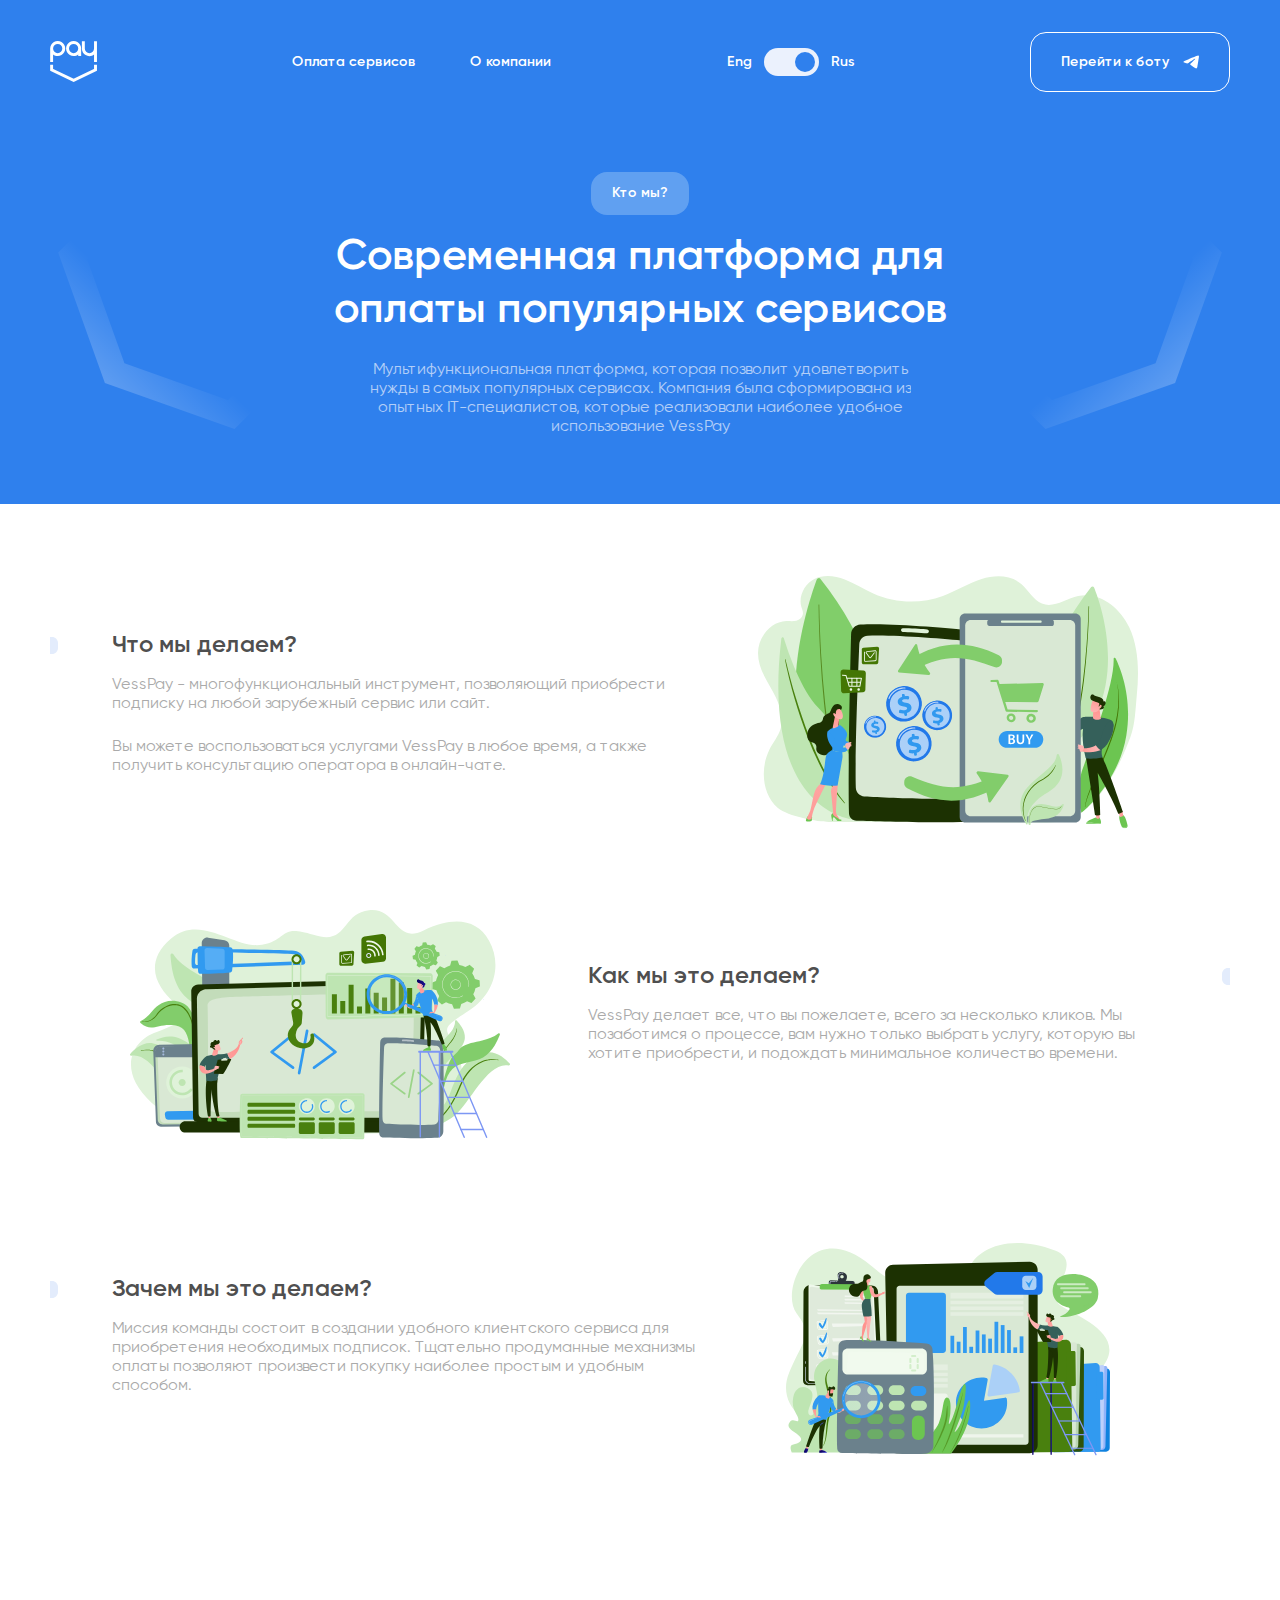
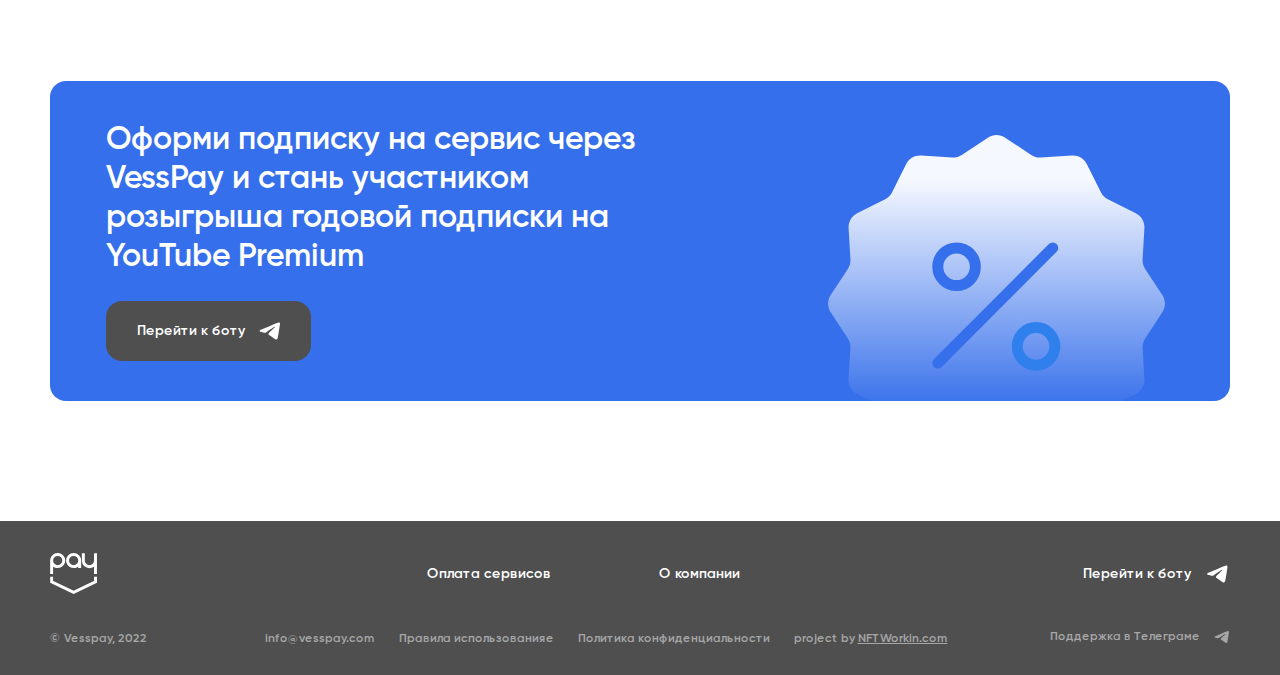
==== commit afce4b9e: "fix" ====
--- a/about/index.html
+++ b/about/index.html
@@ -216,8 +216,8 @@
                 <h1>Современная платформа для оплаты популярных сервисов</h1>
                 <p>Мультифункциональная платформа, которая позволит удовлетворить нужды в самых популярных сервисах. Компания была сформирована из опытных IT-специалистов, которые реализовали наиболее удобное использование VessPay</p>
             </div>
-            <img class="about-main-section__left" src="./../../assets/img/about-left.svg" alt="left-icon">
-            <img class="about-main-section__right" src="./../../assets/img/about-right.svg" alt="left-icon">
+            <img class="about-main-section__left" src="./../assets/img/about-left.svg" alt="left-icon">
+            <img class="about-main-section__right" src="./../assets/img/about-right.svg" alt="left-icon">
         </div>
     </div>
 </section>
--- a/assets/css/style.css
+++ b/assets/css/style.css
@@ -5,4 +5,4 @@
  *
  * Copyright (c) Michał Strumpf
  * Published under MIT License
- */.ac{margin-top:10px;border:1px solid #eee;background-color:#fff;box-sizing:border-box}.ac .ac-header{margin:0;padding:0}.ac .ac-trigger{font:bold 16px Arial,sans-serif;color:#111;text-align:left;width:100%;padding:10px 30px 10px 10px;display:block;cursor:pointer;background-color:transparent;-webkit-transition:color .25s ease;transition:color .25s ease;position:relative;text-decoration:none;margin:0;border:0}.ac .ac-trigger::after{content:'+';text-align:center;width:15px;-webkit-transform:translate(0,-50%);transform:translate(0,-50%);position:absolute;right:10px;top:50%}.ac .ac-trigger:focus{color:#8a8a8a}.ac .ac-panel{overflow:hidden;-webkit-transition-property:height,visibility;transition-property:height,visibility;-webkit-transition-timing-function:ease;transition-timing-function:ease}.ac .ac-panel .ac-text{font:15px/24px Arial,sans-serif;color:#111;padding:10px;margin:0}.ac.js-enabled .ac-panel{visibility:hidden}.ac.is-active .ac-panel{visibility:visible}.ac.is-active>.ac-header .ac-trigger::after{content:'\2013'}@font-face{font-family:swiper-icons;src:url('data:application/font-woff;charset=utf-8;base64, [base64]//wADZ2x5ZgAAAywAAADMAAAD2MHtryVoZWFkAAABbAAAADAAAAA2E2+eoWhoZWEAAAGcAAAAHwAAACQC9gDzaG10eAAAAigAAAAZAAAArgJkABFsb2NhAAAC0AAAAFoAAABaFQAUGG1heHAAAAG8AAAAHwAAACAAcABAbmFtZQAAA/gAAAE5AAACXvFdBwlwb3N0AAAFNAAAAGIAAACE5s74hXjaY2BkYGAAYpf5Hu/j+W2+MnAzMYDAzaX6QjD6/4//Bxj5GA8AuRwMYGkAPywL13jaY2BkYGA88P8Agx4j+/8fQDYfA1AEBWgDAIB2BOoAeNpjYGRgYNBh4GdgYgABEMnIABJzYNADCQAACWgAsQB42mNgYfzCOIGBlYGB0YcxjYGBwR1Kf2WQZGhhYGBiYGVmgAFGBiQQkOaawtDAoMBQxXjg/wEGPcYDDA4wNUA2CCgwsAAAO4EL6gAAeNpj2M0gyAACqxgGNWBkZ2D4/wMA+xkDdgAAAHjaY2BgYGaAYBkGRgYQiAHyGMF8FgYHIM3DwMHABGQrMOgyWDLEM1T9/w8UBfEMgLzE////P/5//f/V/xv+r4eaAAeMbAxwIUYmIMHEgKYAYjUcsDAwsLKxc3BycfPw8jEQA/[base64]/uznmfPFBNODM2K7MTQ45YEAZqGP81AmGGcF3iPqOop0r1SPTaTbVkfUe4HXj97wYE+yNwWYxwWu4v1ugWHgo3S1XdZEVqWM7ET0cfnLGxWfkgR42o2PvWrDMBSFj/IHLaF0zKjRgdiVMwScNRAoWUoH78Y2icB/yIY09An6AH2Bdu/UB+yxopYshQiEvnvu0dURgDt8QeC8PDw7Fpji3fEA4z/PEJ6YOB5hKh4dj3EvXhxPqH/SKUY3rJ7srZ4FZnh1PMAtPhwP6fl2PMJMPDgeQ4rY8YT6Gzao0eAEA409DuggmTnFnOcSCiEiLMgxCiTI6Cq5DZUd3Qmp10vO0LaLTd2cjN4fOumlc7lUYbSQcZFkutRG7g6JKZKy0RmdLY680CDnEJ+UMkpFFe1RN7nxdVpXrC4aTtnaurOnYercZg2YVmLN/d/gczfEimrE/fs/bOuq29Zmn8tloORaXgZgGa78yO9/cnXm2BpaGvq25Dv9S4E9+5SIc9PqupJKhYFSSl47+Qcr1mYNAAAAeNptw0cKwkAAAMDZJA8Q7OUJvkLsPfZ6zFVERPy8qHh2YER+3i/BP83vIBLLySsoKimrqKqpa2hp6+jq6RsYGhmbmJqZSy0sraxtbO3sHRydnEMU4uR6yx7JJXveP7WrDycAAAAAAAH//wACeNpjYGRgYOABYhkgZgJCZgZNBkYGLQZtIJsFLMYAAAw3ALgAeNolizEKgDAQBCchRbC2sFER0YD6qVQiBCv/H9ezGI6Z5XBAw8CBK/m5iQQVauVbXLnOrMZv2oLdKFa8Pjuru2hJzGabmOSLzNMzvutpB3N42mNgZGBg4GKQYzBhYMxJLMlj4GBgAYow/P/PAJJhLM6sSoWKfWCAAwDAjgbRAAB42mNgYGBkAIIbCZo5IPrmUn0hGA0AO8EFTQAA');font-weight:400;font-style:normal}:root{--swiper-theme-color:#007aff}.swiper{margin-left:auto;margin-right:auto;position:relative;overflow:hidden;list-style:none;padding:0;z-index:1}.swiper-vertical>.swiper-wrapper{flex-direction:column}.swiper-wrapper{position:relative;width:100%;height:100%;z-index:1;display:flex;transition-property:transform;box-sizing:content-box}.swiper-android .swiper-slide,.swiper-wrapper{transform:translate3d(0,0,0)}.swiper-pointer-events{touch-action:pan-y}.swiper-pointer-events.swiper-vertical{touch-action:pan-x}.swiper-slide{flex-shrink:0;width:100%;height:100%;position:relative;transition-property:transform}.swiper-slide-invisible-blank{visibility:hidden}.swiper-autoheight,.swiper-autoheight .swiper-slide{height:auto}.swiper-autoheight .swiper-wrapper{align-items:flex-start;transition-property:transform,height}.swiper-backface-hidden .swiper-slide{transform:translateZ(0);-webkit-backface-visibility:hidden;backface-visibility:hidden}.swiper-3d,.swiper-3d.swiper-css-mode .swiper-wrapper{perspective:1200px}.swiper-3d .swiper-cube-shadow,.swiper-3d .swiper-slide,.swiper-3d .swiper-slide-shadow,.swiper-3d .swiper-slide-shadow-bottom,.swiper-3d .swiper-slide-shadow-left,.swiper-3d .swiper-slide-shadow-right,.swiper-3d .swiper-slide-shadow-top,.swiper-3d .swiper-wrapper{transform-style:preserve-3d}.swiper-3d .swiper-slide-shadow,.swiper-3d .swiper-slide-shadow-bottom,.swiper-3d .swiper-slide-shadow-left,.swiper-3d .swiper-slide-shadow-right,.swiper-3d .swiper-slide-shadow-top{position:absolute;left:0;top:0;width:100%;height:100%;pointer-events:none;z-index:10}.swiper-3d .swiper-slide-shadow{background:rgba(0,0,0,.15)}.swiper-3d .swiper-slide-shadow-left{background-image:linear-gradient(to left,rgba(0,0,0,.5),rgba(0,0,0,0))}.swiper-3d .swiper-slide-shadow-right{background-image:linear-gradient(to right,rgba(0,0,0,.5),rgba(0,0,0,0))}.swiper-3d .swiper-slide-shadow-top{background-image:linear-gradient(to top,rgba(0,0,0,.5),rgba(0,0,0,0))}.swiper-3d .swiper-slide-shadow-bottom{background-image:linear-gradient(to bottom,rgba(0,0,0,.5),rgba(0,0,0,0))}.swiper-css-mode>.swiper-wrapper{overflow:auto;scrollbar-width:none;-ms-overflow-style:none}.swiper-css-mode>.swiper-wrapper::-webkit-scrollbar{display:none}.swiper-css-mode>.swiper-wrapper>.swiper-slide{scroll-snap-align:start start}.swiper-horizontal.swiper-css-mode>.swiper-wrapper{scroll-snap-type:x mandatory}.swiper-vertical.swiper-css-mode>.swiper-wrapper{scroll-snap-type:y mandatory}.swiper-centered>.swiper-wrapper::before{content:'';flex-shrink:0;order:9999}.swiper-centered.swiper-horizontal>.swiper-wrapper>.swiper-slide:first-child{margin-inline-start:var(--swiper-centered-offset-before)}.swiper-centered.swiper-horizontal>.swiper-wrapper::before{height:100%;min-height:1px;width:var(--swiper-centered-offset-after)}.swiper-centered.swiper-vertical>.swiper-wrapper>.swiper-slide:first-child{margin-block-start:var(--swiper-centered-offset-before)}.swiper-centered.swiper-vertical>.swiper-wrapper::before{width:100%;min-width:1px;height:var(--swiper-centered-offset-after)}.swiper-centered>.swiper-wrapper>.swiper-slide{scroll-snap-align:center center}.swiper-virtual .swiper-slide{-webkit-backface-visibility:hidden;transform:translateZ(0)}.swiper-virtual.swiper-css-mode .swiper-wrapper::after{content:'';position:absolute;left:0;top:0;pointer-events:none}.swiper-virtual.swiper-css-mode.swiper-horizontal .swiper-wrapper::after{height:1px;width:var(--swiper-virtual-size)}.swiper-virtual.swiper-css-mode.swiper-vertical .swiper-wrapper::after{width:1px;height:var(--swiper-virtual-size)}:root{--swiper-navigation-size:44px}.swiper-button-next,.swiper-button-prev{position:absolute;top:50%;width:calc(var(--swiper-navigation-size)/ 44 * 27);height:var(--swiper-navigation-size);margin-top:calc(0px - (var(--swiper-navigation-size)/ 2));z-index:10;cursor:pointer;display:flex;align-items:center;justify-content:center;color:var(--swiper-navigation-color,var(--swiper-theme-color))}.swiper-button-next.swiper-button-disabled,.swiper-button-prev.swiper-button-disabled{opacity:.35;cursor:auto;pointer-events:none}.swiper-button-next:after,.swiper-button-prev:after{font-family:swiper-icons;font-size:var(--swiper-navigation-size);text-transform:none!important;letter-spacing:0;text-transform:none;font-variant:initial;line-height:1}.swiper-button-prev,.swiper-rtl .swiper-button-next{left:10px;right:auto}.swiper-button-prev:after,.swiper-rtl .swiper-button-next:after{content:'prev'}.swiper-button-next,.swiper-rtl .swiper-button-prev{right:10px;left:auto}.swiper-button-next:after,.swiper-rtl .swiper-button-prev:after{content:'next'}.swiper-button-lock{display:none}.swiper-pagination{position:absolute;text-align:center;transition:.3s opacity;transform:translate3d(0,0,0);z-index:10}.swiper-pagination.swiper-pagination-hidden{opacity:0}.swiper-horizontal>.swiper-pagination-bullets,.swiper-pagination-bullets.swiper-pagination-horizontal,.swiper-pagination-custom,.swiper-pagination-fraction{bottom:10px;left:0;width:100%}.swiper-pagination-bullets-dynamic{overflow:hidden;font-size:0}.swiper-pagination-bullets-dynamic .swiper-pagination-bullet{transform:scale(.33);position:relative}.swiper-pagination-bullets-dynamic .swiper-pagination-bullet-active{transform:scale(1)}.swiper-pagination-bullets-dynamic .swiper-pagination-bullet-active-main{transform:scale(1)}.swiper-pagination-bullets-dynamic .swiper-pagination-bullet-active-prev{transform:scale(.66)}.swiper-pagination-bullets-dynamic .swiper-pagination-bullet-active-prev-prev{transform:scale(.33)}.swiper-pagination-bullets-dynamic .swiper-pagination-bullet-active-next{transform:scale(.66)}.swiper-pagination-bullets-dynamic .swiper-pagination-bullet-active-next-next{transform:scale(.33)}.swiper-pagination-bullet{width:var(--swiper-pagination-bullet-width,var(--swiper-pagination-bullet-size,8px));height:var(--swiper-pagination-bullet-height,var(--swiper-pagination-bullet-size,8px));display:inline-block;border-radius:50%;background:var(--swiper-pagination-bullet-inactive-color,#000);opacity:var(--swiper-pagination-bullet-inactive-opacity,.2)}button.swiper-pagination-bullet{border:none;margin:0;padding:0;box-shadow:none;-webkit-appearance:none;appearance:none}.swiper-pagination-clickable .swiper-pagination-bullet{cursor:pointer}.swiper-pagination-bullet:only-child{display:none!important}.swiper-pagination-bullet-active{opacity:var(--swiper-pagination-bullet-opacity,1);background:var(--swiper-pagination-color,var(--swiper-theme-color))}.swiper-pagination-vertical.swiper-pagination-bullets,.swiper-vertical>.swiper-pagination-bullets{right:10px;top:50%;transform:translate3d(0,-50%,0)}.swiper-pagination-vertical.swiper-pagination-bullets .swiper-pagination-bullet,.swiper-vertical>.swiper-pagination-bullets .swiper-pagination-bullet{margin:var(--swiper-pagination-bullet-vertical-gap,6px) 0;display:block}.swiper-pagination-vertical.swiper-pagination-bullets.swiper-pagination-bullets-dynamic,.swiper-vertical>.swiper-pagination-bullets.swiper-pagination-bullets-dynamic{top:50%;transform:translateY(-50%);width:8px}.swiper-pagination-vertical.swiper-pagination-bullets.swiper-pagination-bullets-dynamic .swiper-pagination-bullet,.swiper-vertical>.swiper-pagination-bullets.swiper-pagination-bullets-dynamic .swiper-pagination-bullet{display:inline-block;transition:.2s transform,.2s top}.swiper-horizontal>.swiper-pagination-bullets .swiper-pagination-bullet,.swiper-pagination-horizontal.swiper-pagination-bullets .swiper-pagination-bullet{margin:0 var(--swiper-pagination-bullet-horizontal-gap,4px)}.swiper-horizontal>.swiper-pagination-bullets.swiper-pagination-bullets-dynamic,.swiper-pagination-horizontal.swiper-pagination-bullets.swiper-pagination-bullets-dynamic{left:50%;transform:translateX(-50%);white-space:nowrap}.swiper-horizontal>.swiper-pagination-bullets.swiper-pagination-bullets-dynamic .swiper-pagination-bullet,.swiper-pagination-horizontal.swiper-pagination-bullets.swiper-pagination-bullets-dynamic .swiper-pagination-bullet{transition:.2s transform,.2s left}.swiper-horizontal.swiper-rtl>.swiper-pagination-bullets-dynamic .swiper-pagination-bullet{transition:.2s transform,.2s right}.swiper-pagination-progressbar{background:rgba(0,0,0,.25);position:absolute}.swiper-pagination-progressbar .swiper-pagination-progressbar-fill{background:var(--swiper-pagination-color,var(--swiper-theme-color));position:absolute;left:0;top:0;width:100%;height:100%;transform:scale(0);transform-origin:left top}.swiper-rtl .swiper-pagination-progressbar .swiper-pagination-progressbar-fill{transform-origin:right top}.swiper-horizontal>.swiper-pagination-progressbar,.swiper-pagination-progressbar.swiper-pagination-horizontal,.swiper-pagination-progressbar.swiper-pagination-vertical.swiper-pagination-progressbar-opposite,.swiper-vertical>.swiper-pagination-progressbar.swiper-pagination-progressbar-opposite{width:100%;height:4px;left:0;top:0}.swiper-horizontal>.swiper-pagination-progressbar.swiper-pagination-progressbar-opposite,.swiper-pagination-progressbar.swiper-pagination-horizontal.swiper-pagination-progressbar-opposite,.swiper-pagination-progressbar.swiper-pagination-vertical,.swiper-vertical>.swiper-pagination-progressbar{width:4px;height:100%;left:0;top:0}.swiper-pagination-lock{display:none}.swiper-scrollbar{border-radius:10px;position:relative;-ms-touch-action:none;background:rgba(0,0,0,.1)}.swiper-horizontal>.swiper-scrollbar{position:absolute;left:1%;bottom:3px;z-index:50;height:5px;width:98%}.swiper-vertical>.swiper-scrollbar{position:absolute;right:3px;top:1%;z-index:50;width:5px;height:98%}.swiper-scrollbar-drag{height:100%;width:100%;position:relative;background:rgba(0,0,0,.5);border-radius:10px;left:0;top:0}.swiper-scrollbar-cursor-drag{cursor:move}.swiper-scrollbar-lock{display:none}.swiper-zoom-container{width:100%;height:100%;display:flex;justify-content:center;align-items:center;text-align:center}.swiper-zoom-container>canvas,.swiper-zoom-container>img,.swiper-zoom-container>svg{max-width:100%;max-height:100%;object-fit:contain}.swiper-slide-zoomed{cursor:move}.swiper-lazy-preloader{width:42px;height:42px;position:absolute;left:50%;top:50%;margin-left:-21px;margin-top:-21px;z-index:10;transform-origin:50%;box-sizing:border-box;border:4px solid var(--swiper-preloader-color,var(--swiper-theme-color));border-radius:50%;border-top-color:transparent}.swiper-slide-visible .swiper-lazy-preloader{animation:swiper-preloader-spin 1s infinite linear}.swiper-lazy-preloader-white{--swiper-preloader-color:#fff}.swiper-lazy-preloader-black{--swiper-preloader-color:#000}@keyframes swiper-preloader-spin{0%{transform:rotate(0)}100%{transform:rotate(360deg)}}.swiper .swiper-notification{position:absolute;left:0;top:0;pointer-events:none;opacity:0;z-index:-1000}.swiper-free-mode>.swiper-wrapper{transition-timing-function:ease-out;margin:0 auto}.swiper-grid>.swiper-wrapper{flex-wrap:wrap}.swiper-grid-column>.swiper-wrapper{flex-wrap:wrap;flex-direction:column}.swiper-fade.swiper-free-mode .swiper-slide{transition-timing-function:ease-out}.swiper-fade .swiper-slide{pointer-events:none;transition-property:opacity}.swiper-fade .swiper-slide .swiper-slide{pointer-events:none}.swiper-fade .swiper-slide-active,.swiper-fade .swiper-slide-active .swiper-slide-active{pointer-events:auto}.swiper-cube{overflow:visible}.swiper-cube .swiper-slide{pointer-events:none;-webkit-backface-visibility:hidden;backface-visibility:hidden;z-index:1;visibility:hidden;transform-origin:0 0;width:100%;height:100%}.swiper-cube .swiper-slide .swiper-slide{pointer-events:none}.swiper-cube.swiper-rtl .swiper-slide{transform-origin:100% 0}.swiper-cube .swiper-slide-active,.swiper-cube .swiper-slide-active .swiper-slide-active{pointer-events:auto}.swiper-cube .swiper-slide-active,.swiper-cube .swiper-slide-next,.swiper-cube .swiper-slide-next+.swiper-slide,.swiper-cube .swiper-slide-prev{pointer-events:auto;visibility:visible}.swiper-cube .swiper-slide-shadow-bottom,.swiper-cube .swiper-slide-shadow-left,.swiper-cube .swiper-slide-shadow-right,.swiper-cube .swiper-slide-shadow-top{z-index:0;-webkit-backface-visibility:hidden;backface-visibility:hidden}.swiper-cube .swiper-cube-shadow{position:absolute;left:0;bottom:0;width:100%;height:100%;opacity:.6;z-index:0}.swiper-cube .swiper-cube-shadow:before{content:'';background:#000;position:absolute;left:0;top:0;bottom:0;right:0;filter:blur(50px)}.swiper-flip{overflow:visible}.swiper-flip .swiper-slide{pointer-events:none;-webkit-backface-visibility:hidden;backface-visibility:hidden;z-index:1}.swiper-flip .swiper-slide .swiper-slide{pointer-events:none}.swiper-flip .swiper-slide-active,.swiper-flip .swiper-slide-active .swiper-slide-active{pointer-events:auto}.swiper-flip .swiper-slide-shadow-bottom,.swiper-flip .swiper-slide-shadow-left,.swiper-flip .swiper-slide-shadow-right,.swiper-flip .swiper-slide-shadow-top{z-index:0;-webkit-backface-visibility:hidden;backface-visibility:hidden}.swiper-creative .swiper-slide{-webkit-backface-visibility:hidden;backface-visibility:hidden;overflow:hidden;transition-property:transform,opacity,height}.swiper-cards{overflow:visible}.swiper-cards .swiper-slide{transform-origin:center bottom;-webkit-backface-visibility:hidden;backface-visibility:hidden;overflow:hidden}@font-face{font-family:Gilroy;src:local("Gilroy Regular"),local("Gilroy-Regular"),url(../fonts/Gilroy-Regular.woff2) format("woff2"),url(../fonts/Gilroy-Regular.woff) format("woff");font-weight:400;font-style:normal}@font-face{font-family:Gilroy;src:local("Gilroy Extrabold Italic"),local("Gilroy-ExtraboldItalic"),url(../fonts/Gilroy-ExtraboldItalic.woff2) format("woff2"),url(../fonts/Gilroy-ExtraboldItalic.woff) format("woff");font-weight:800;font-style:italic}@font-face{font-family:Gilroy;src:local("Gilroy Bold"),local("Gilroy-Bold"),url(../fonts/Gilroy-Bold.woff2) format("woff2"),url(../fonts/Gilroy-Bold.woff) format("woff");font-weight:700;font-style:normal}@font-face{font-family:Gilroy;src:local("Gilroy Black"),local("Gilroy-Black"),url(../fonts/Gilroy-Black.woff2) format("woff2"),url(../fonts/Gilroy-Black.woff) format("woff");font-weight:900;font-style:normal}@font-face{font-family:Gilroy;src:local("Gilroy Light"),local("Gilroy-Light"),url(../fonts/Gilroy-Light.woff2) format("woff2"),url(../fonts/Gilroy-Light.woff) format("woff");font-weight:300;font-style:normal}@font-face{font-family:Gilroy;src:local("Gilroy Semibold"),local("Gilroy-Semibold"),url(../fonts/Gilroy-Semibold.woff2) format("woff2"),url(../fonts/Gilroy-Semibold.woff) format("woff");font-weight:600;font-style:normal}@font-face{font-family:Gilroy;src:local("Gilroy Medium"),local("Gilroy-Medium"),url(../fonts/Gilroy-Medium.woff2) format("woff2"),url(../fonts/Gilroy-Medium.woff) format("woff");font-weight:500;font-style:normal}@font-face{font-family:Gilroy;src:local("Gilroy Medium Italic"),local("Gilroy-MediumItalic"),url(../fonts/Gilroy-MediumItalic.woff2) format("woff2"),url(../fonts/Gilroy-MediumItalic.woff) format("woff");font-weight:500;font-style:italic}@font-face{font-family:Gilroy;src:local("Gilroy Black Italic"),local("Gilroy-BlackItalic"),url(../fonts/Gilroy-BlackItalic.woff2) format("woff2"),url(../fonts/Gilroy-BlackItalic.woff) format("woff");font-weight:900;font-style:italic}@font-face{font-family:Gilroy;src:local("Gilroy UltraLight"),local("Gilroy-UltraLight"),url(../fonts/Gilroy-UltraLight.woff2) format("woff2"),url(../fonts/Gilroy-UltraLight.woff) format("woff");font-weight:200;font-style:normal}@font-face{font-family:Gilroy;src:local("Gilroy Regular Italic"),local("Gilroy-RegularItalic"),url(../fonts/Gilroy-RegularItalic.woff2) format("woff2"),url(../fonts/Gilroy-RegularItalic.woff) format("woff");font-weight:400;font-style:italic}@font-face{font-family:Gilroy;src:local("Gilroy Semibold Italic"),local("Gilroy-SemiboldItalic"),url(../fonts/Gilroy-SemiboldItalic.woff2) format("woff2"),url(../fonts/Gilroy-SemiboldItalic.woff) format("woff");font-weight:600;font-style:italic}@font-face{font-family:Gilroy;src:local("Gilroy Heavy Italic"),local("Gilroy-HeavyItalic"),url(../fonts/Gilroy-HeavyItalic.woff2) format("woff2"),url(../fonts/Gilroy-HeavyItalic.woff) format("woff");font-weight:900;font-style:italic}@font-face{font-family:Gilroy;src:local("Gilroy Extrabold"),local("Gilroy-Extrabold"),url(../fonts/Gilroy-Extrabold.woff2) format("woff2"),url(../fonts/Gilroy-Extrabold.woff) format("woff");font-weight:800;font-style:normal}@font-face{font-family:Gilroy;src:local("Gilroy Bold Italic"),local("Gilroy-BoldItalic"),url(../fonts/Gilroy-BoldItalic.woff2) format("woff2"),url(../fonts/Gilroy-BoldItalic.woff) format("woff");font-weight:700;font-style:italic}@font-face{font-family:Gilroy;src:local("Gilroy UltraLight Italic"),local("Gilroy-UltraLightItalic"),url(../fonts/Gilroy-UltraLightItalic.woff2) format("woff2"),url(../fonts/Gilroy-UltraLightItalic.woff) format("woff");font-weight:200;font-style:italic}@font-face{font-family:Gilroy;src:local("Gilroy Light Italic"),local("Gilroy-LightItalic"),url(../fonts/Gilroy-LightItalic.woff2) format("woff2"),url(../fonts/Gilroy-LightItalic.woff) format("woff");font-weight:300;font-style:italic}@font-face{font-family:Gilroy;src:local("Gilroy Heavy"),local("Gilroy-Heavy"),url(../fonts/Gilroy-Heavy.woff2) format("woff2"),url(../fonts/Gilroy-Heavy.woff) format("woff");font-weight:900;font-style:normal}@font-face{font-family:Gilroy;src:local("Gilroy Thin"),local("Gilroy-Thin"),url(../fonts/Gilroy-Thin.woff2) format("woff2"),url(../fonts/Gilroy-Thin.woff) format("woff");font-weight:100;font-style:normal}@font-face{font-family:Gilroy;src:local("Gilroy Thin Italic"),local("Gilroy-ThinItalic"),url(../fonts/Gilroy-ThinItalic.woff2) format("woff2"),url(../fonts/Gilroy-ThinItalic.woff) format("woff");font-weight:100;font-style:italic}:root{--blue1:#2f80ed;--blue2:#ebf1fd;--blue3:#f5f8ff;--green1:#6cc551;--green2:42.88deg,#6cc551 43.57%,#dff2d9 131.54%;--green3:#7bd75f;--green4:#b2e3a4;--green5:180deg,#dff2d9 0%,#ffffff 100%;--grey1:#4f4f4f;--grey2:#808080;--grey3:#aaaaaa;--grey4:#c3c3c3;--yellow:#ebee46}.header{display:none;visibility:hidden}.header .container{display:-webkit-box;display:-ms-flexbox;display:flex;-webkit-box-pack:justify;-ms-flex-pack:justify;justify-content:space-between;-webkit-box-align:center;-ms-flex-align:center;align-items:center}.header__menu{display:none;visibility:hidden}.header__menu .submenu{position:absolute;-webkit-box-orient:vertical;-webkit-box-direction:normal;-ms-flex-direction:column;flex-direction:column;width:100%;padding-top:16px;top:36px;opacity:0;left:0;-webkit-transition:all .3s ease;-o-transition:all .3s ease;transition:all .3s ease;z-index:1;visibility:hidden}.header__menu ul{margin:0;padding:0;display:-webkit-box;display:-ms-flexbox;display:flex;list-style-type:none;width:100%;-webkit-box-pack:justify;-ms-flex-pack:justify;justify-content:space-between}.header__menu-item-submenu{display:-webkit-box;display:-ms-flexbox;display:flex;-webkit-box-align:center;-ms-flex-align:center;align-items:center}.header__menu-item-submenu svg{margin-left:4px;-webkit-transition:all .3s ease;-o-transition:all .3s ease;transition:all .3s ease}.header__menu-item-submenu:hover .submenu{opacity:1;visibility:visible}.header__menu-item-submenu:hover svg{-webkit-transform:rotateZ(180deg);-ms-transform:rotate(180deg);transform:rotateZ(180deg)}.header__menu .header__menu-item{position:relative}.header__menu .header__menu-item a{font-style:normal;font-weight:600;font-size:14px;line-height:17px;background-image:-webkit-gradient(linear,left bottom,left top,from(var(--blue1)),to(var(--blue1)));background-image:-o-linear-gradient(bottom,var(--blue1),var(--blue1));background-image:linear-gradient(0deg,var(--blue1),var(--blue1));background-repeat:no-repeat;background-position:left bottom;background-size:0 1px;-webkit-transition:background-size .4s;-o-transition:background-size .4s;transition:background-size .4s;background-size:0 2px}.header__menu .header__menu-item a:active,.header__menu .header__menu-item a:hover{background-size:17px 2px}.header__link{display:none;visibility:hidden;width:100%}.header__logo{max-width:112px;display:-webkit-box;display:-ms-flexbox;display:flex;position:relative;z-index:6;-webkit-box-align:center;-ms-flex-align:center;align-items:center}.header__logo img{width:100%}.header__menu-mob{display:block;position:relative}.header__menu-mob .burger{cursor:pointer;display:-webkit-box;display:-ms-flexbox;display:flex;position:relative;width:44px;height:22px;overflow:hidden;z-index:6}.header__menu-mob .burger__open{position:absolute;-webkit-transition:all .5s ease;-o-transition:all .5s ease;transition:all .5s ease;top:0;left:0;bottom:0;right:0;-webkit-transform:translateX(100%);-ms-transform:translateX(100%);transform:translateX(100%);opacity:0}.header__menu-mob .burger__close{position:absolute;-webkit-transition:all .5s ease;-o-transition:all .5s ease;transition:all .5s ease;top:0;left:0;bottom:0;right:0;-webkit-transform:translateX(0);-ms-transform:translateX(0);transform:translateX(0);opacity:1}.header__menu-mob .burger.active .burger__open{-webkit-transform:translateX(0);-ms-transform:translateX(0);transform:translateX(0);opacity:1}.header__menu-mob .burger.active .burger__close{-webkit-transform:translateX(-100%);-ms-transform:translateX(-100%);transform:translateX(-100%);opacity:0}.header-mobile{width:100%;z-index:100;position:-webkit-sticky;position:sticky;top:0}.header-mobile .switch{opacity:1;-webkit-transition:all .5s ease;-o-transition:all .5s ease;transition:all .5s ease}.header-mobile.active .switch{opacity:0}.header-mobile__wrapper{background-color:#fff;display:-webkit-box;display:-ms-flexbox;display:flex;width:100%;position:relative;z-index:10;-webkit-box-pack:justify;-ms-flex-pack:justify;justify-content:space-between;-webkit-box-align:center;-ms-flex-align:center;align-items:center;padding:20px 30px}.header-mobile .nav-mobile{z-index:2;padding-top:104px;position:absolute;-webkit-box-shadow:0 4px 16px -8px rgba(0,0,0,.15);box-shadow:0 4px 16px -8px rgba(0,0,0,.15);-webkit-transform:translateY(-100%);-ms-transform:translateY(-100%);transform:translateY(-100%);left:0;top:0;right:0;width:100%;border-radius:0 0 16px 16px;-webkit-transition:all .5s ease;-o-transition:all .5s ease;transition:all .5s ease;background-color:#fff;overflow:auto}.header-mobile .nav-mobile__list,.header-mobile .nav-mobile__list-item{margin:0;padding:0;list-style-type:none}.header-mobile .nav-mobile .btn{margin-left:30px;margin-right:30px;margin-bottom:30px;width:calc(100% - 60px)}.header-mobile .nav-mobile__list{margin-left:30px;margin-bottom:40px;display:-webkit-inline-box;display:-ms-inline-flexbox;display:inline-flex;-webkit-box-orient:vertical;-webkit-box-direction:normal;-ms-flex-direction:column;flex-direction:column;height:-webkit-fit-content;height:-moz-fit-content;height:fit-content}.header-mobile .nav-mobile__list a:active{background-color:var(--blue1);color:#fff}.header-mobile .nav-mobile__list a{font-style:normal;padding:0;font-weight:600;font-size:16px;line-height:20px}.header-mobile .nav-mobile__list-item:not(:last-child){margin-bottom:32px}.header-mobile .nav.active{-webkit-transform:translateY(0);-ms-transform:translateY(0);transform:translateY(0);opacity:1}.header-mobile.header-blue .header-mobile__wrapper,.header-mobile.header-blue .nav-mobile{background-color:var(--blue1)}.header-mobile.header-blue *{color:#fff}.header.header-blue{background-color:var(--blue1)}.header.header-blue *{color:#fff}.header.header-blue .header__menu-item a{background-image:-webkit-gradient(linear,left bottom,left top,from(#fff),to(#fff));background-image:-o-linear-gradient(bottom,#fff,#fff);background-image:linear-gradient(0deg,#fff,#fff)}.current{background-color:var(--blue1);color:#fff;border-radius:8px}.current>a{color:#fff}.video{cursor:pointer;position:relative;background-size:cover;background-position:center;background-repeat:no-repeat;display:-webkit-box;display:-ms-flexbox;display:flex;-webkit-box-pack:center;-ms-flex-pack:center;justify-content:center;-webkit-box-align:center;-ms-flex-align:center;align-items:center;border-radius:16px;width:100%;background-image:url(../img/video.svg)}.video-wrapper{display:-webkit-box;display:-ms-flexbox;display:flex;-webkit-box-pack:center;-ms-flex-pack:center;justify-content:center}.video.active img{display:none}.video::before{display:block;content:"";border-radius:16px;height:200px}.video::after{position:absolute;left:0;right:0;border-radius:16px;bottom:0;top:0;content:""}.video svg{width:50px;-webkit-transition:all .3s ease;-o-transition:all .3s ease;transition:all .3s ease;position:relative;z-index:2}.video svg path.line{-webkit-transition:all .3s ease;-o-transition:all .3s ease;transition:all .3s ease;stroke:#fff}.video svg path.triangle{-webkit-transition:all .3s ease;-o-transition:all .3s ease;transition:all .3s ease;fill:#fff}.video iframe{position:absolute;top:0;bottom:0;left:0;right:0;z-index:2}.breadcrumbs{display:none;visibility:hidden;margin-top:42px;margin-bottom:24px}.breadcrumbs__list{display:-webkit-box;display:-ms-flexbox;display:flex;-ms-flex-wrap:wrap;flex-wrap:wrap;margin:0;padding:0;list-style:none}.breadcrumbs__item{position:relative;padding:0 6px;margin-top:5px;font-style:normal;font-weight:400;font-size:16px;line-height:20px;color:var(--grey-op)}.breadcrumbs__item.bold a{color:var(--grey)}.breadcrumbs__item::after{right:0;top:0;bottom:-3px;margin:auto 0;position:absolute;display:inline-block;width:1px;height:1.54em;color:var(--grey-op);content:"/";visibility:hidden}.breadcrumbs__item:not(:last-child)::after{visibility:visible}.switch{display:-webkit-box;display:-ms-flexbox;display:flex;-webkit-box-align:center;-ms-flex-align:center;align-items:center}.switch .left{margin-right:12px}.switch .right{margin-left:12px}.switch input[type=checkbox]{visibility:hidden;margin:0;display:none;padding:0;width:0;height:0}.switch input[type=checkbox]:checked+label:before{-webkit-transform:translateX(27px);-ms-transform:translateX(27px);transform:translateX(27px);background-color:var(--blue1)}.switch label{display:-webkit-box;display:-ms-flexbox;display:flex;width:55px;height:28px;border-radius:99em;position:relative;-webkit-transition:-webkit-transform .75s ease-in-out;transition:-webkit-transform .75s ease-in-out;-o-transition:transform .75s ease-in-out;transition:transform .75s ease-in-out;transition:transform .75s ease-in-out,-webkit-transform .75s ease-in-out;-webkit-transform-origin:50% 50%;-ms-transform-origin:50% 50%;transform-origin:50% 50%;cursor:pointer;background-color:var(--blue2)}.switch label:before{-webkit-transition:-webkit-transform .75s ease;transition:-webkit-transform .75s ease;-o-transition:transform .75s ease;transition:transform .75s ease;transition:transform .75s ease,-webkit-transform .75s ease;-webkit-transition-delay:.2s;-o-transition-delay:.2s;transition-delay:.2s;content:"";display:block;position:absolute;width:20px;height:20px;background-color:var(--blue1);border-radius:50%;top:4px;left:4px}.switch span{font-style:normal;font-weight:600;font-size:14px;line-height:17px}.btn{border-radius:16px;cursor:pointer;white-space:nowrap;border:1px solid transparent;display:-webkit-box;display:-ms-flexbox;display:flex;-webkit-box-pack:center;-ms-flex-pack:center;justify-content:center;-webkit-box-align:center;-ms-flex-align:center;align-items:center;width:100%;padding:20px 30px;-webkit-transition:fill .5s ease,color .5s ease,background .5s ease;-o-transition:fill .5s ease,color .5s ease,background .5s ease;transition:fill .5s ease,color .5s ease,background .5s ease}.btn span{color:inherit;font-style:normal;font-weight:600;font-size:14px;line-height:17px}.btn svg{fill:inherit;min-width:-webkit-fit-content;min-width:-moz-fit-content;min-width:fit-content;margin-left:14px;width:100%;max-width:20px}.btn:hover{-webkit-transition:fill .5s ease,color .5s ease,background .5s ease;-o-transition:fill .5s ease,color .5s ease,background .5s ease;transition:fill .5s ease,color .5s ease,background .5s ease}.btn_outline{border:1px solid var(--blue1);fill:var(--blue1)}.btn_outline:hover{background:var(--blue1);fill:#fff;color:#fff}.btn_outline:active{background:#1470eb}.btn_blue{fill:#fff;color:#fff;background:var(--blue1)}.btn_blue:hover{background:var(--grey1)}.btn_blue:active{background:#363636}.btn_black{fill:#fff;color:#fff;background:var(--grey1)}.btn_black:hover{background:var(--blue3);color:var(--blue1);fill:var(--blue1)}.btn_black:active{background:var(--blue2)}.btn_white-transperent{color:#fff;fill:#fff;padding:0}.btn_outline-white{border:1px solid #fff;color:#fff;fill:#fff}.btn_grey{color:#a6a6a7;fill:#a6a6a7}.btn_grey span{line-height:15px;font-size:12px}.news-item__bottom{padding:20px}.news-item time{color:rgba(170,170,170,.7);font-style:normal;font-weight:400;font-size:12px;line-height:15px}.news-item__time{margin-bottom:24px}.news-item__title{font-style:normal;font-weight:600;font-size:16px;line-height:20px;margin-bottom:12px}.news-item__text{font-style:normal;font-weight:400;font-size:14px;line-height:17px;color:var(--grey3)}.news-item__wrapper{height:100%;background:#fff;border:1px solid #e8f0fc;-webkit-box-sizing:border-box;box-sizing:border-box;border-radius:16px}.news-item__top{height:150px;width:100%;border-top-left-radius:16px;border-top-right-radius:16px}.news-item img{border-top-left-radius:16px;border-top-right-radius:16px;width:100%;display:block;height:100%;-o-object-fit:cover;object-fit:cover}.dropdown{background:#fff;border-top-left-radius:16px;border-top-right-radius:16px;position:relative;cursor:pointer;z-index:2;display:inline-block}.dropdown .menu{z-index:-1;-webkit-transition:all .3s ease;-o-transition:all .3s ease;transition:all .3s ease;display:none;position:absolute}.dropdown .menu ul{list-style-type:none;width:100%;margin:0;padding:0}.dropdown .menu li:hover{background-color:var(--blue3)}.dropdown .menu li{font-style:normal;font-weight:400;font-size:16px;line-height:19px;width:100%;padding-right:16px;padding-top:8px;padding-bottom:8px;text-align:end}.dropdown .menu li:last-child{border-bottom-left-radius:16px;border-bottom-right-radius:16px}.dropdown svg{-webkit-transition:all .3s ease;-o-transition:all .3s ease;transition:all .3s ease}.dropdown .top{display:-webkit-box;display:-ms-flexbox;display:flex;z-index:2;padding:10px 16px;background:#fff;border-top-left-radius:16px;border-top-right-radius:16px;-webkit-box-align:center;-ms-flex-align:center;align-items:center}.dropdown .top svg{margin-right:10px}.dropdown .top span{font-style:normal;font-weight:600;font-size:16px;line-height:20px}.dropdown.active{-webkit-box-shadow:0 4px 16px rgba(0,0,0,.08);box-shadow:0 4px 16px rgba(0,0,0,.08)}.dropdown.active .menu{width:100%;opacity:1;background:#fff;display:block;-webkit-box-shadow:0 4px 16px rgba(0,0,0,.08);box-shadow:0 4px 16px rgba(0,0,0,.08);border-bottom-left-radius:16px;border-bottom-right-radius:16px}.dropdown.active svg{-webkit-transform:rotateZ(180deg);-ms-transform:rotate(180deg);transform:rotateZ(180deg)}.card-text-with-icon.card{display:-webkit-box;display:-ms-flexbox;display:flex;-webkit-box-orient:vertical;-webkit-box-direction:normal;-ms-flex-direction:column;flex-direction:column;-webkit-box-align:center;-ms-flex-align:center;align-items:center}.card-text-with-icon.card:not(:first-child){margin-top:60px}.card-text-with-icon.card img{max-width:58px}.card-text-with-icon.card p{margin-top:14px;margin-bottom:0;text-align:center;font-style:normal;font-weight:600;font-size:15px;line-height:18px}.modal{background:rgba(0,0,0,.15);-webkit-backdrop-filter:blur(16px);backdrop-filter:blur(16px);width:100%;height:100vh;position:fixed;top:0;bottom:0;right:0;left:0;z-index:9999999;display:none;-webkit-box-align:center;-ms-flex-align:center;align-items:center;-webkit-box-pack:center;-ms-flex-pack:center;justify-content:center}.modal.open{display:-webkit-box;display:-ms-flexbox;display:flex}.modal .top{width:40px;height:40px;display:-webkit-box;display:-ms-flexbox;display:flex;-webkit-box-pack:end;-ms-flex-pack:end;justify-content:flex-end;position:relative;position:absolute;top:12px;right:12px}.modal .top .close{width:100%;height:100%;cursor:pointer}.modal .top .close img{width:100%;height:100%}.modal .content{border-radius:16px;max-width:320px;padding-right:12px;position:relative;height:80%;background-color:#fff;padding-top:76px}.modal h2{font-size:20px;margin:0;margin-bottom:18px;padding-left:38px}.modal .subtitle{font-size:10px;margin-top:18px;margin-bottom:18px;padding-left:38px}.modal h3{margin-top:24px;font-size:16px;margin-bottom:18px}.modal .text{font-size:12px;height:100%;height:465px;padding-left:38px;padding-right:58px}.modal .text p{font-size:12px;margin-top:18px;margin-bottom:18px}.modal .text p:last-child{padding-bottom:14px}.modal .wrapper-text{overflow-y:scroll;height:100%}.modal .wrapper-text::-webkit-scrollbar{width:4px}.modal .wrapper-text::-webkit-scrollbar-track{background:rgba(0,0,0,0)}.modal .wrapper-text::-webkit-scrollbar-thumb{background-color:#61a0f1;border-radius:20px}.main-top-section{margin-bottom:80px}.main-top-section__content-top{display:-webkit-box;display:-ms-flexbox;display:flex;-webkit-box-orient:vertical;-webkit-box-direction:reverse;-ms-flex-direction:column-reverse;flex-direction:column-reverse}.main-top-section__left .switch{display:none}.main-top-section__left h1{margin-top:0;margin-bottom:24px}.main-top-section__left h1 span{color:var(--blue1)}.main-top-section__left p{font-style:normal;font-weight:400;font-size:16px;line-height:19px;color:var(--grey3);margin-top:0}.main-top-section__left p{margin-bottom:32px}.main-top-section__right{width:100%;position:relative;margin-bottom:32px}.main-top-section__right::before{content:"";display:block;padding-top:100%}.main-top-section__right img{position:absolute;left:0;width:100%;height:100%;right:0;top:0;bottom:0}.main-top-section__content-bottom{display:-webkit-box;display:-ms-flexbox;display:flex;-webkit-box-orient:vertical;-webkit-box-direction:normal;-ms-flex-direction:column;flex-direction:column;margin-top:70px}.payment-service-section{position:relative;margin-top:136px;margin-bottom:60px}.payment-service-section .container{position:relative}.payment-service-section__content{color:#fff;position:relative;z-index:4;background-color:var(--green1);border-radius:16px;padding:40px;display:-webkit-box;display:-ms-flexbox;display:flex;-webkit-box-orient:vertical;-webkit-box-direction:reverse;-ms-flex-direction:column-reverse;flex-direction:column-reverse;-webkit-box-align:center;-ms-flex-align:center;align-items:center}.payment-service-section__top{position:absolute;left:10px;right:10px;width:auto;top:-52px;height:172px;z-index:2;background:-webkit-gradient(linear,left top,left bottom,from(#dff2d9),to(#fff));background:-o-linear-gradient(top,#dff2d9 0,#fff 100%);background:linear-gradient(180deg,#dff2d9 0,#fff 100%);border-radius:16px}.payment-service-section__top-title{text-align:center;font-weight:600;font-size:18px;line-height:22px;margin-top:16px}.payment-service-section h2{color:#fff;margin-top:0;margin-bottom:16px}.payment-service-section__subtitle{color:#fff;border-radius:16px;padding:12px 20px;border:1px solid #7bd75f;font-style:normal;font-weight:400;font-size:14px;display:inline-block;margin:0 auto;line-height:17px;margin-bottom:16px}.payment-service-section p{margin:0;font-style:normal;font-weight:400;font-size:16px;line-height:19px;text-align:center;color:#fff}.payment-service-section ul{padding-left:16px}.payment-service-section ul li{color:#fff;font-style:normal;font-weight:400;font-size:16px;line-height:19px}.payment-service-section .payment-service-section__text{margin-bottom:24px}.payment-service-section .btn{margin-top:32px}.payment-service-section__right{display:-ms-grid;display:grid;-ms-grid-columns:(116px)[2];grid-template-columns:repeat(2,116px);-ms-grid-rows:(80px)[3];grid-template-rows:repeat(3,80px);grid-gap:8px;width:-webkit-fit-content;width:-moz-fit-content;width:fit-content;height:-webkit-fit-content;height:-moz-fit-content;height:fit-content;-webkit-box-pack:center;-ms-flex-pack:center;justify-content:center}.payment-service-section__right .card.hidden{display:none}.payment-service-section__left{display:-webkit-box;display:-ms-flexbox;display:flex;-webkit-box-orient:vertical;-webkit-box-direction:normal;-ms-flex-direction:column;flex-direction:column;-webkit-box-align:center;-ms-flex-align:center;align-items:center;margin-top:24px}.payment-service-section .card{background-image:url(../img/background.svg);background-repeat:no-repeat;background-position:center;background-origin:border-box;border-radius:16px;display:-webkit-box;display:-ms-flexbox;display:flex;-webkit-box-align:center;-ms-flex-align:center;align-items:center;-webkit-box-pack:center;-ms-flex-pack:center;justify-content:center;width:116px;height:80px}.payment-service-section .card img{max-width:80px;width:80%}.payment-service-section.payment-service-section_other{margin-top:0;padding-top:52px}.video-with-list-section__content{width:100%;display:-webkit-box;display:-ms-flexbox;display:flex;-webkit-box-orient:vertical;-webkit-box-direction:reverse;-ms-flex-direction:column-reverse;flex-direction:column-reverse}.video-with-list-section__left{width:100%;margin-top:35px}.video-with-list-section__list{padding:0;margin:0;list-style-type:none}.video-with-list-section__list-item{position:relative;padding-left:38px;font-style:normal;font-weight:600;font-size:16px;line-height:20px}.video-with-list-section__list-item:not(:last-child){margin-bottom:18px}.video-with-list-section__list-item a{color:var(--blue1)}.video-with-list-section__list-item span{position:absolute;width:22px;height:22;left:0;display:-webkit-box;display:-ms-flexbox;display:flex;-webkit-box-align:center;-ms-flex-align:center;align-items:center}.video-with-list-section__list-item span img{width:100%}.video-with-list-section h2{margin-top:0;margin-bottom:24px}.steps-section .swiper-wrapper{display:-webkit-box;display:-ms-flexbox;display:flex}.steps-section .swiper-pagination{position:relative;margin-top:24px}.steps-section .swiper .swiper-pagination-bullet{background:var(--blue2);opacity:1}.steps-section .swiper .swiper-pagination-bullet-active{background:var(--blue1)}.steps-section .swiper-slide{border:2px solid #f5f8ff;-webkit-box-sizing:border-box;box-sizing:border-box;border-radius:16px;padding-top:100px;padding-bottom:60px;padding-right:40px;padding-left:40px;display:-webkit-box;display:-ms-flexbox;display:flex;-webkit-box-pack:center;-ms-flex-pack:center;justify-content:center;-webkit-box-align:center;-ms-flex-align:center;align-items:center;position:relative}.steps-section .swiper-slide__image{margin-bottom:48px}.steps-section .swiper p{font-weight:600;font-size:16px;line-height:20px}.steps-section .swiper-arrow{display:none}.steps-section .swiper-arrow img{width:100%}.steps-section-slide{display:-webkit-box;display:-ms-flexbox;display:flex;-webkit-box-orient:vertical;-webkit-box-direction:normal;-ms-flex-direction:column;flex-direction:column;-webkit-box-align:center;-ms-flex-align:center;align-items:center;-webkit-box-pack:center;-ms-flex-pack:center;justify-content:center}.steps-section-slide__image{width:100%;max-width:104px}.steps-section-slide p{margin-top:48px;margin-bottom:0;text-align:center}.payment-icons-section__content{display:-ms-grid;display:grid;-ms-grid-columns:(1fr)[2];grid-template-columns:repeat(2,1fr);gap:16px}.payment-icons-section .card{background-color:var(--blue3);border-radius:16px;display:-webkit-box;display:-ms-flexbox;display:flex;-webkit-box-align:center;-ms-flex-align:center;align-items:center;-webkit-box-pack:center;-ms-flex-pack:center;justify-content:center;min-height:75px}.payment-icons-section .card img{max-width:calc(100% - 20px)}.payment-icons-section__title{margin-top:0;margin-bottom:24px}.banner-with-icon-section__title{color:#fff}.banner-with-icon-section .container{padding-top:77px}.banner-with-icon-section__content{display:-webkit-box;display:-ms-flexbox;display:flex;width:100%;background-color:#366feb;border-radius:16px;padding-bottom:24px;padding-left:24px;padding-right:24px;-webkit-box-align:center;-ms-flex-align:center;align-items:center;-webkit-box-orient:vertical;-webkit-box-direction:reverse;-ms-flex-direction:column-reverse;flex-direction:column-reverse}.banner-with-icon-section h2{margin-top:0;margin-bottom:32px}.banner-with-icon-section__right{position:relative;width:100%;display:-webkit-box;display:-ms-flexbox;display:flex;-webkit-box-pack:center;-ms-flex-pack:center;justify-content:center}.banner-with-icon-section__right img{margin-top:-77px;width:calc(100% - 32px);margin-bottom:32px}.banner-with-icon-section .btn{margin:0 auto}.news-main-section h2{margin-top:0}.news-main-section__content{margin-bottom:32px;display:-webkit-box;display:-ms-flexbox;display:flex;-ms-flex-wrap:wrap;flex-wrap:wrap;gap:20px}.news-main-section .news-item{width:100%}.news-main-section .hidden{display:block}.news-main-section .btn{margin:0 auto}.news-section{margin-top:15px;margin-bottom:90px}.news-section h1{margin:0;margin-bottom:22px}.news-section .switch{display:none}.news-section .rows,.news-section .tiles{cursor:pointer;fill:var(--blue2)}.news-section .rows svg,.news-section .tiles svg{fill:inherit}.news-section .rows.selected,.news-section .tiles.selected{fill:var(--blue1)}.news-section__wrapper{display:-ms-grid;display:grid;gap:20px}.news-section__controls{display:-webkit-box;display:-ms-flexbox;display:flex;-webkit-box-pack:justify;-ms-flex-pack:justify;justify-content:space-between;margin-bottom:28px}.news-section__rows-tiles-wrapper{display:-webkit-box;display:-ms-flexbox;display:flex;-webkit-box-align:center;-ms-flex-align:center;align-items:center}.news-section__rows-tiles-wrapper .rows{margin-right:18px}.about-main-section{background-color:var(--blue1);overflow:hidden;margin-bottom:46px}.about-main-section *{color:#fff}.about-main-section .switch{display:none}.about-main-section__content{position:relative;padding-top:32px;padding-bottom:35px}.about-main-section__question{font-weight:600;font-size:14px;line-height:17px;background:rgba(171,208,247,.4);border-radius:16px;padding:13px 21px;margin-bottom:32px}.about-main-section h1{margin:0;text-align:center;margin-bottom:20px}.about-main-section p{margin:0;font-weight:400;font-size:14px;color:#ebf1fd;opacity:.7;line-height:17px;display:-webkit-box;display:-ms-flexbox;display:flex;-webkit-box-align:center;-ms-flex-align:center;align-items:center;text-align:center}.about-main-section__wrapper{display:-webkit-box;display:-ms-flexbox;display:flex;-webkit-box-orient:vertical;-webkit-box-direction:normal;-ms-flex-direction:column;flex-direction:column;-webkit-box-align:center;-ms-flex-align:center;align-items:center}.about-main-section__right{position:absolute;right:-64px;bottom:-18px}.about-main-section__left{position:absolute;bottom:-18px;left:-64px}.text-image-section__title{position:relative;font-style:normal;font-weight:600;font-size:24px;line-height:29px;margin-bottom:16px}.text-image-section p{margin:0;font-style:normal;font-weight:400;font-size:16px;line-height:19px;color:var(--grey3)}.text-image-section p:not(:last-child){margin-bottom:24px}.text-image-section__content{display:-webkit-box;display:-ms-flexbox;display:flex;width:100%;-webkit-box-orient:vertical;-webkit-box-direction:reverse;-ms-flex-direction:column-reverse;flex-direction:column-reverse}.text-image-section__img{margin-bottom:24px;width:100%}.text-image-section__img img{display:block;width:100%}.text-image-section_right .text-image-section__title svg{height:100%;position:absolute;left:-62px}.text-image-section_left .text-image-section__title svg{height:100%;position:absolute;left:-62px}.text-image-section.text-image-one,.text-image-section.text-image-two{margin-bottom:40px}.text-image-section.text-image-three{margin-bottom:40px}.text-image-section__left{display:-webkit-box;display:-ms-flexbox;display:flex;-webkit-box-orient:vertical;-webkit-box-direction:normal;-ms-flex-direction:column;flex-direction:column;-webkit-box-pack:center;-ms-flex-pack:center;justify-content:center;margin-left:62px}.payment-services-section-main{margin-top:26px;margin-bottom:32px}.payment-services-section-main .switch{display:none}.payment-services-section-main h1{margin:0}.cards-section{margin-bottom:60px}.cards-section__content{display:-webkit-box;display:-ms-flexbox;display:flex;-webkit-box-orient:vertical;-webkit-box-direction:normal;-ms-flex-direction:column;flex-direction:column;margin-top:70px}.accordion-section .ac{margin:0;border:1px solid #e8f0fc;border-radius:16px}.accordion-section .ac:not(:last-child){margin-bottom:16px}.accordion-section .ac-header span{font-style:normal;font-weight:600;font-size:18px;line-height:22px;margin-right:36px}.accordion-section .ac-content{font-style:normal;font-weight:400;font-size:16px;line-height:19px;color:var(--grey3)}.accordion-section .ac .ac-trigger{padding:24px;display:-webkit-box;display:-ms-flexbox;display:flex;-webkit-box-align:center;-ms-flex-align:center;align-items:center;-webkit-box-pack:justify;-ms-flex-pack:justify;justify-content:space-between}.accordion-section .ac .ac-trigger svg{-webkit-transition:all .5s ease;-o-transition:all .5s ease;transition:all .5s ease;min-width:38px;min-height:38px}.accordion-section .ac .ac-trigger::after{display:none!important}.accordion-section .ac .ac-content{padding-bottom:24px;padding-right:24px;padding-left:24px;max-width:637px}.accordion-section .accordion-container{margin-bottom:42px}.accordion-section .ac.is-active{-webkit-box-shadow:0 4px 24px rgba(0,0,0,.05);box-shadow:0 4px 24px rgba(0,0,0,.05)}.accordion-section .ac.is-active .ac-trigger svg{-webkit-transition:all .5s ease;-o-transition:all .5s ease;transition:all .5s ease;-webkit-transform:rotate(180deg);-ms-transform:rotate(180deg);transform:rotate(180deg)}.footer{background-color:var(--grey1)}.footer__nav{-webkit-box-ordinal-group:2;-ms-flex-order:1;order:1;padding:0;margin:0;display:-webkit-box;display:-ms-flexbox;display:flex;-webkit-box-align:center;-ms-flex-align:center;align-items:center;-webkit-box-pack:justify;-ms-flex-pack:justify;justify-content:space-between;-ms-flex-wrap:wrap;flex-wrap:wrap;list-style-type:none;width:100%;margin-top:40px}.footer__nav li{margin-bottom:24px}.footer__nav li:not(:last-child){margin-right:60px}.footer__nav li a{font-style:normal;font-weight:600;font-size:14px;line-height:17px;color:#fff}.footer__logo{display:-webkit-box;display:-ms-flexbox;display:flex;-webkit-box-align:center;-ms-flex-align:center;align-items:center;-webkit-box-pack:center;-ms-flex-pack:center;justify-content:center}.footer__links{padding:0;margin:0;list-style-type:none;display:-webkit-box;display:-ms-flexbox;display:flex;margin-bottom:40px;width:100%;-ms-flex-wrap:wrap;flex-wrap:wrap;-webkit-box-ordinal-group:0;-ms-flex-order:-1;order:-1}.footer__links li{font-style:normal;font-weight:600;font-size:12px;line-height:15px;color:rgba(253,254,255,.5);margin-right:16px}.footer__links li:not(:last-child){margin-bottom:24px}.footer__links .projectBy_desctop{word-wrap:break-word;display:none;-webkit-box-ordinal-group:5;-ms-flex-order:4;order:4}.footer__links a{font-style:normal;font-weight:600;font-size:12px;line-height:15px;color:rgba(253,254,255,.5)}.footer__links a.dowload,.footer__links a.link{text-decoration:underline}.footer__copyright,.footer__projectBy{font-style:normal;font-weight:600;font-size:12px;line-height:15px;color:rgba(253,254,255,.5)}.footer__copyright a,.footer__projectBy a{font-style:normal;font-weight:600;font-size:12px;line-height:15px;color:rgba(253,254,255,.5);text-decoration:underline}.footer__bottom,.footer__top{display:-webkit-box;display:-ms-flexbox;display:flex;-webkit-box-pack:justify;-ms-flex-pack:justify;justify-content:space-between;-webkit-box-align:center;-ms-flex-align:center;align-items:center;-ms-flex-wrap:wrap;flex-wrap:wrap}.footer__bottom{-webkit-box-align:end;-ms-flex-align:end;align-items:flex-end}.footer__top{margin-bottom:46px}.footer .btn_white-transperent{min-width:160px;width:-webkit-fit-content;width:-moz-fit-content;width:fit-content;-webkit-box-pack:end;-ms-flex-pack:end;justify-content:flex-end}.footer .container{padding-top:24px;padding-bottom:30px}.footer .btn_grey{width:-webkit-fit-content;width:-moz-fit-content;width:fit-content;-webkit-box-pack:end;-ms-flex-pack:end;justify-content:flex-end;margin-bottom:47px;padding:0;-webkit-box-ordinal-group:-3;-ms-flex-order:-4;order:-4}.footer .btn_grey svg{width:15px;min-width:unset}body{margin:0;padding:0;min-width:375px;position:relative;height:100%}*{font-family:Gilroy,sans-serif;-webkit-box-sizing:border-box;box-sizing:border-box;color:var(--grey1)}a{color:var --grey1;text-decoration:none}h1{color:#000;font-style:normal;font-weight:600;font-size:32px;line-height:39px}h2{font-style:normal;font-weight:600;font-size:24px;line-height:29px;color:#000}h3{font-style:normal;font-weight:600;font-size:18px;line-height:22px;color:#000}.modal-trigger{cursor:pointer}.container{margin-left:15px;margin-right:15px;width:calc(100% - 30px)}.section{margin-bottom:60px;display:block}@media (min-width:560px){.header-mobile__wrapper{padding:30px 60px}.header-mobile .nav-mobile .btn{margin-left:60px;margin-right:60px;width:calc(100% - 120px)}.header-mobile .nav-mobile__list{margin-left:60px}.video::before{height:300px}.news-item__top{height:200px}.banner-with-icon-section .btn{min-width:160px;width:-webkit-fit-content;width:-moz-fit-content;width:fit-content}.news-main-section .btn{min-width:180px;width:-webkit-fit-content;width:-moz-fit-content;width:fit-content}.about-main-section__right{bottom:-25px;right:-60px}.about-main-section__left{bottom:-25px;left:-60px}.container{padding:0;margin:0 auto;width:calc(100% - 120px)}}@media (min-width:768px){.header{display:block;visibility:visible;padding-top:20px;margin-bottom:50px}.header__menu{display:-webkit-box;display:-ms-flexbox;display:flex;visibility:visible;-webkit-box-align:center;-ms-flex-align:center;align-items:center}.header__menu .header__menu-item:not(:last-child){margin-right:40px}.header__link{min-width:150px;width:-webkit-fit-content;width:-moz-fit-content;width:fit-content;display:-webkit-box;display:-ms-flexbox;display:flex;visibility:visible;-webkit-box-align:center;-ms-flex-align:center;align-items:center}.header__logo{margin-right:20px}.header__menu-mob{display:none;visibility:none}.header .switch.desctop{display:none;visibility:hidden}.header-mobile{padding:0;display:none;visibility:hidden}.header.header-blue{margin-bottom:0}.video svg{width:100px}.card-text-with-icon.card:not(:first-child){margin-top:0}.card-text-with-icon.card:not(:last-child){margin-right:40px}.modal .content{padding-top:76px;max-width:580px;margin-top:0;padding-left:32px;max-height:650px}.modal h2{padding-right:70px}.modal .subtitle{padding-right:70px}.modal .text{padding-right:70px}.main-top-section__content-top{-webkit-box-orient:unset;-webkit-box-direction:unset;-ms-flex-direction:unset;flex-direction:unset;margin-bottom:30px}.main-top-section__left .switch{display:-webkit-box;display:-ms-flexbox;display:flex;margin-top:12px;margin-bottom:40px}.main-top-section__left .btn{min-width:180px;width:-webkit-fit-content;width:-moz-fit-content;width:fit-content}.main-top-section__left p{margin-bottom:28px}.main-top-section__right{max-width:450px;margin-left:60px;margin-bottom:0}.main-top-section__content-bottom{-webkit-box-orient:unset;-webkit-box-direction:unset;-ms-flex-direction:unset;flex-direction:unset;margin-top:115px;-webkit-box-pack:justify;-ms-flex-pack:justify;justify-content:space-between}.payment-service-section{margin-top:152px;margin-bottom:102px}.payment-service-section__content{-webkit-box-align:unset;-ms-flex-align:unset;align-items:unset;padding:45px;-webkit-box-orient:unset;-webkit-box-direction:unset;-ms-flex-direction:unset;flex-direction:unset}.payment-service-section__top{top:-72px;left:40px;right:40px}.payment-service-section__top{top:-87px}.payment-service-section__top-title{margin-top:20px;font-size:32px;line-height:39px}.payment-service-section h2{margin-bottom:32px}.payment-service-section__subtitle{font-size:16px;margin:0;line-height:19px;margin-bottom:32px}.payment-service-section p{font-size:16px;line-height:19px;text-align:start}.payment-service-section__right{-webkit-box-pack:right;-ms-flex-pack:right;justify-content:right;grid-gap:10px;margin-left:30px}.payment-service-section__left{display:block;margin-top:0}.payment-service-section .btn{min-width:213px;width:-webkit-fit-content;width:-moz-fit-content;width:fit-content}.payment-service-section.payment-service-section_other{padding-top:87px}.video-with-list-section__content{-webkit-box-orient:unset;-webkit-box-direction:unset;-ms-flex-direction:unset;flex-direction:unset}.video-with-list-section__left{max-width:450px;margin-top:0;margin-right:20px}.video-with-list-section h2{margin-bottom:20px}.steps-section .swiper-arrow{position:absolute;top:0;height:100%;display:-webkit-box;display:-ms-flexbox;display:flex;-webkit-box-pack:center;-ms-flex-pack:center;justify-content:center;width:32px;right:-61px}.payment-icons-section__content{gap:20px;-ms-grid-columns:(1fr)[3];grid-template-columns:repeat(3,1fr)}.payment-icons-section .card{min-height:115px}.banner-with-icon-section h2{margin-bottom:20px}.news-main-section__content{display:-ms-grid;display:grid;grid-auto-flow:column;grid-auto-columns:1fr}.news-main-section .news-item{width:unset}.news-main-section .hidden{display:none}.news-section{margin-top:50px;margin-bottom:60px}.news-section h1{margin-bottom:38px}.news-section .switch{display:-webkit-box;display:-ms-flexbox;display:flex;margin-bottom:64px}.news-section__wrapper.tile{-ms-grid-columns:1fr 1fr 1fr;grid-template-columns:1fr 1fr 1fr}.news-section__controls{margin-bottom:32px}.news-section__controls{margin-bottom:36px}.about-main-section{margin-bottom:100px}.about-main-section .switch{display:-webkit-box;display:-ms-flexbox;display:flex;padding-top:48px;margin-bottom:13px}.about-main-section__content{margin-top:0;padding-bottom:100px}.about-main-section h1{margin-bottom:24px;max-width:430px}.about-main-section p{max-width:448px}.about-main-section__right{right:0;bottom:72px}.about-main-section__left{left:0;bottom:72px}.text-image-section__content{-webkit-box-orient:unset;-webkit-box-direction:unset;-ms-flex-direction:unset;flex-direction:unset}.text-image-section__img{margin-bottom:0;max-width:240px}.text-image-section_right .text-image-section__left{-webkit-box-ordinal-group:2;-ms-flex-order:1;order:1;margin-right:56px;margin-left:63px}.text-image-section_right .text-image-section__title svg{-webkit-transform:rotate(180deg);-ms-transform:rotate(180deg);transform:rotate(180deg);right:-56px;left:unset}.text-image-section_left .text-image-section__left{margin-right:63px;margin-left:62px}.text-image-section.text-image-one,.text-image-section.text-image-two{margin-bottom:64px}.text-image-section.text-image-three{margin-bottom:118px}.text-image-section__left{margin-left:0}.payment-services-section-main{margin-top:48px;margin-bottom:48px}.payment-services-section-main .switch{display:-webkit-box;display:-ms-flexbox;display:flex;margin-bottom:64px}.cards-section__content{-webkit-box-orient:unset;-webkit-box-direction:unset;-ms-flex-direction:unset;flex-direction:unset;margin-top:115px;-webkit-box-pack:justify;-ms-flex-pack:justify;justify-content:space-between}.accordion-section .accordion-container{margin-bottom:64px}.footer__nav{width:unset;-webkit-box-ordinal-group:unset;-ms-flex-order:unset;order:unset;margin-top:0;margin-bottom:0}.footer__nav li{margin-bottom:0}.footer__links{-webkit-box-ordinal-group:unset;-ms-flex-order:unset;order:unset;width:unset;-webkit-box-pack:unset;-ms-flex-pack:unset;justify-content:unset;margin-bottom:0;display:-ms-grid;display:grid;-ms-grid-columns:(1fr)[2];grid-template-columns:repeat(2,1fr);row-gap:30px;-webkit-column-gap:24px;-moz-column-gap:24px;column-gap:24px;margin-left:16px}.footer__links li{margin-right:0}.footer__links li:not(:last-child){margin-bottom:0}.footer__links .projectBy_desctop{display:inline-block}.footer__projectBy{display:none}.footer__top{margin-bottom:32px}.footer .container{padding-top:32px;padding-bottom:28px}.footer .btn_grey{-webkit-box-ordinal-group:unset;-ms-flex-order:unset;order:unset;margin-bottom:0}h1{font-size:24px;line-height:29px}h2{font-size:32px;line-height:39px}h3{font-size:24px;line-height:29px}.section{margin-bottom:100px}}@media (min-width:850px){.payment-service-section__right{-ms-grid-columns:(160px)[2];grid-template-columns:repeat(2,160px);-ms-grid-rows:(110px)[3];grid-template-rows:repeat(3,110px)}.payment-service-section .card{width:160px;height:110px}.payment-service-section .card img{max-width:unset;width:75%;margin:15px}}@media (min-width:880px){.banner-with-icon-section__content{-webkit-box-orient:unset;-webkit-box-direction:unset;-ms-flex-direction:unset;flex-direction:unset;-webkit-box-align:unset;-ms-flex-align:unset;align-items:unset;padding-bottom:40px;padding-right:0;padding-top:40px;padding-left:40px}.banner-with-icon-section__right img{margin-top:0;margin-bottom:0;position:absolute;width:429px;bottom:-32px;right:6px}.banner-with-icon-section .btn{margin:0}.banner-with-icon-section__left{max-width:306px}}@media (min-width:992px){.header{padding-top:32px;margin-bottom:0}.header .container{-webkit-box-align:unset;-ms-flex-align:unset;align-items:unset}.header__logo{margin-right:20px;max-width:130px}.breadcrumbs{display:block;visibility:visible}.btn svg{max-width:24px}.card-text-with-icon.card:not(:last-child){margin-right:120px}.main-top-section{margin-bottom:104px}.main-top-section__left{display:-webkit-box;display:-ms-flexbox;display:flex;-webkit-box-orient:vertical;-webkit-box-direction:normal;-ms-flex-direction:column;flex-direction:column;-webkit-box-pack:center;-ms-flex-pack:center;justify-content:center}.main-top-section__left .switch{margin:0;display:none}.main-top-section__left p{margin-bottom:32px}.main-top-section__right{max-width:500px;margin-left:100px}.main-top-section__content-bottom{margin-top:135px;margin:0 auto;max-width:1000px}.payment-service-section{margin-top:192px;margin-bottom:120px}.payment-service-section__top-title{margin-top:28px}.payment-service-section__right{margin-left:80px}.payment-service-section .btn{min-width:180px;width:-webkit-fit-content;width:-moz-fit-content;width:fit-content}.video-with-list-section__list-item:not(:last-child){margin-bottom:24px}.video-with-list-section h2{margin-bottom:36px}.payment-icons-section__content{-ms-grid-columns:(1fr)[6];grid-template-columns:repeat(6,1fr)}.payment-icons-section .card{min-height:90px}.payment-icons-section__title{margin-bottom:32px}.payment-icons-section__title{margin-bottom:48px}.banner-with-icon-section__content{padding-left:56px}.news-main-section .hidden{display:block}.cards-section__content{margin-top:135px;margin:0 auto;max-width:1000px}.cards-section{margin-bottom:140px}.accordion-section .ac:not(:last-child){margin-bottom:20px}.accordion-section .ac .ac-trigger{padding:32px 36px}.accordion-section .ac .ac-content{padding-bottom:24px;padding-right:36px;padding-left:36px}.footer__links{margin-left:16px}h1{font-size:43px;line-height:53px}.container{width:100%;max-width:780px;margin:0 auto}.section{margin-bottom:120px}}@media (min-width:1200px){.header__menu .header__menu-item:not(:last-child){margin-right:54px}.header__link{max-width:200px}.header .switch.desctop{display:-webkit-box;display:-ms-flexbox;display:flex;visibility:visible}.payment-service-section__right{margin-left:80px;-ms-grid-columns:(1fr)[4];grid-template-columns:repeat(4,1fr);-ms-grid-rows:(1fr)[3];grid-template-rows:repeat(3,1fr)}.payment-service-section__right .card.hidden{display:-webkit-box;display:-ms-flexbox;display:flex}.video-with-list-section__left{max-width:680px;margin-right:80px}.steps-section .swiper-arrow{right:-102px;width:56px}.banner-with-icon-section h2{margin-bottom:24px}.banner-with-icon-section__right img{width:438px;bottom:-50px;right:62px}.banner-with-icon-section__left{max-width:477px}.news-main-section__content{display:-ms-grid;display:grid;grid-auto-flow:column;grid-auto-columns:1fr}.news-section{margin-top:104px;margin-bottom:100px}.news-section .switch{display:none;margin:0}.news-section__wrapper.tile{-ms-grid-columns:1fr 1fr 1fr 1fr;grid-template-columns:1fr 1fr 1fr 1fr}.about-main-section{margin-bottom:70px}.about-main-section .switch{display:none;margin:0}.about-main-section__content{padding-top:80px;padding-bottom:67px}.about-main-section__question{margin-bottom:16px}.about-main-section h1{max-width:650px}.about-main-section p{min-width:576px;font-size:16px;line-height:19px}.about-main-section__right{bottom:67px}.about-main-section__left{bottom:67px}.text-image-section__img{max-width:380px}.text-image-section_right .text-image-section__left{margin-right:62px;margin-left:78px}.text-image-section_right .text-image-section__img{margin-left:80px}.text-image-section_right .text-image-section__title svg{right:-62px}.text-image-section_left .text-image-section__left{margin-right:58px}.text-image-section_left .text-image-section__img{margin-right:92px}.text-image-section.text-image-three{margin-bottom:128px}.payment-services-section-main{margin-top:100px}.payment-services-section-main .switch{display:none;margin:0}.footer__nav li:not(:last-child){margin-right:54px}.footer__links{display:-webkit-box;display:-ms-flexbox;display:flex}.container{max-width:1180px}}+ */.ac{margin-top:10px;border:1px solid #eee;background-color:#fff;box-sizing:border-box}.ac .ac-header{margin:0;padding:0}.ac .ac-trigger{font:bold 16px Arial,sans-serif;color:#111;text-align:left;width:100%;padding:10px 30px 10px 10px;display:block;cursor:pointer;background-color:transparent;-webkit-transition:color .25s ease;transition:color .25s ease;position:relative;text-decoration:none;margin:0;border:0}.ac .ac-trigger::after{content:'+';text-align:center;width:15px;-webkit-transform:translate(0,-50%);transform:translate(0,-50%);position:absolute;right:10px;top:50%}.ac .ac-trigger:focus{color:#8a8a8a}.ac .ac-panel{overflow:hidden;-webkit-transition-property:height,visibility;transition-property:height,visibility;-webkit-transition-timing-function:ease;transition-timing-function:ease}.ac .ac-panel .ac-text{font:15px/24px Arial,sans-serif;color:#111;padding:10px;margin:0}.ac.js-enabled .ac-panel{visibility:hidden}.ac.is-active .ac-panel{visibility:visible}.ac.is-active>.ac-header .ac-trigger::after{content:'\2013'}@font-face{font-family:swiper-icons;src:url('data:application/font-woff;charset=utf-8;base64, [base64]//wADZ2x5ZgAAAywAAADMAAAD2MHtryVoZWFkAAABbAAAADAAAAA2E2+eoWhoZWEAAAGcAAAAHwAAACQC9gDzaG10eAAAAigAAAAZAAAArgJkABFsb2NhAAAC0AAAAFoAAABaFQAUGG1heHAAAAG8AAAAHwAAACAAcABAbmFtZQAAA/gAAAE5AAACXvFdBwlwb3N0AAAFNAAAAGIAAACE5s74hXjaY2BkYGAAYpf5Hu/j+W2+MnAzMYDAzaX6QjD6/4//Bxj5GA8AuRwMYGkAPywL13jaY2BkYGA88P8Agx4j+/8fQDYfA1AEBWgDAIB2BOoAeNpjYGRgYNBh4GdgYgABEMnIABJzYNADCQAACWgAsQB42mNgYfzCOIGBlYGB0YcxjYGBwR1Kf2WQZGhhYGBiYGVmgAFGBiQQkOaawtDAoMBQxXjg/wEGPcYDDA4wNUA2CCgwsAAAO4EL6gAAeNpj2M0gyAACqxgGNWBkZ2D4/wMA+xkDdgAAAHjaY2BgYGaAYBkGRgYQiAHyGMF8FgYHIM3DwMHABGQrMOgyWDLEM1T9/w8UBfEMgLzE////P/5//f/V/xv+r4eaAAeMbAxwIUYmIMHEgKYAYjUcsDAwsLKxc3BycfPw8jEQA/[base64]/uznmfPFBNODM2K7MTQ45YEAZqGP81AmGGcF3iPqOop0r1SPTaTbVkfUe4HXj97wYE+yNwWYxwWu4v1ugWHgo3S1XdZEVqWM7ET0cfnLGxWfkgR42o2PvWrDMBSFj/IHLaF0zKjRgdiVMwScNRAoWUoH78Y2icB/yIY09An6AH2Bdu/UB+yxopYshQiEvnvu0dURgDt8QeC8PDw7Fpji3fEA4z/PEJ6YOB5hKh4dj3EvXhxPqH/SKUY3rJ7srZ4FZnh1PMAtPhwP6fl2PMJMPDgeQ4rY8YT6Gzao0eAEA409DuggmTnFnOcSCiEiLMgxCiTI6Cq5DZUd3Qmp10vO0LaLTd2cjN4fOumlc7lUYbSQcZFkutRG7g6JKZKy0RmdLY680CDnEJ+UMkpFFe1RN7nxdVpXrC4aTtnaurOnYercZg2YVmLN/d/gczfEimrE/fs/bOuq29Zmn8tloORaXgZgGa78yO9/cnXm2BpaGvq25Dv9S4E9+5SIc9PqupJKhYFSSl47+Qcr1mYNAAAAeNptw0cKwkAAAMDZJA8Q7OUJvkLsPfZ6zFVERPy8qHh2YER+3i/BP83vIBLLySsoKimrqKqpa2hp6+jq6RsYGhmbmJqZSy0sraxtbO3sHRydnEMU4uR6yx7JJXveP7WrDycAAAAAAAH//wACeNpjYGRgYOABYhkgZgJCZgZNBkYGLQZtIJsFLMYAAAw3ALgAeNolizEKgDAQBCchRbC2sFER0YD6qVQiBCv/H9ezGI6Z5XBAw8CBK/m5iQQVauVbXLnOrMZv2oLdKFa8Pjuru2hJzGabmOSLzNMzvutpB3N42mNgZGBg4GKQYzBhYMxJLMlj4GBgAYow/P/PAJJhLM6sSoWKfWCAAwDAjgbRAAB42mNgYGBkAIIbCZo5IPrmUn0hGA0AO8EFTQAA');font-weight:400;font-style:normal}:root{--swiper-theme-color:#007aff}.swiper{margin-left:auto;margin-right:auto;position:relative;overflow:hidden;list-style:none;padding:0;z-index:1}.swiper-vertical>.swiper-wrapper{flex-direction:column}.swiper-wrapper{position:relative;width:100%;height:100%;z-index:1;display:flex;transition-property:transform;box-sizing:content-box}.swiper-android .swiper-slide,.swiper-wrapper{transform:translate3d(0,0,0)}.swiper-pointer-events{touch-action:pan-y}.swiper-pointer-events.swiper-vertical{touch-action:pan-x}.swiper-slide{flex-shrink:0;width:100%;height:100%;position:relative;transition-property:transform}.swiper-slide-invisible-blank{visibility:hidden}.swiper-autoheight,.swiper-autoheight .swiper-slide{height:auto}.swiper-autoheight .swiper-wrapper{align-items:flex-start;transition-property:transform,height}.swiper-backface-hidden .swiper-slide{transform:translateZ(0);-webkit-backface-visibility:hidden;backface-visibility:hidden}.swiper-3d,.swiper-3d.swiper-css-mode .swiper-wrapper{perspective:1200px}.swiper-3d .swiper-cube-shadow,.swiper-3d .swiper-slide,.swiper-3d .swiper-slide-shadow,.swiper-3d .swiper-slide-shadow-bottom,.swiper-3d .swiper-slide-shadow-left,.swiper-3d .swiper-slide-shadow-right,.swiper-3d .swiper-slide-shadow-top,.swiper-3d .swiper-wrapper{transform-style:preserve-3d}.swiper-3d .swiper-slide-shadow,.swiper-3d .swiper-slide-shadow-bottom,.swiper-3d .swiper-slide-shadow-left,.swiper-3d .swiper-slide-shadow-right,.swiper-3d .swiper-slide-shadow-top{position:absolute;left:0;top:0;width:100%;height:100%;pointer-events:none;z-index:10}.swiper-3d .swiper-slide-shadow{background:rgba(0,0,0,.15)}.swiper-3d .swiper-slide-shadow-left{background-image:linear-gradient(to left,rgba(0,0,0,.5),rgba(0,0,0,0))}.swiper-3d .swiper-slide-shadow-right{background-image:linear-gradient(to right,rgba(0,0,0,.5),rgba(0,0,0,0))}.swiper-3d .swiper-slide-shadow-top{background-image:linear-gradient(to top,rgba(0,0,0,.5),rgba(0,0,0,0))}.swiper-3d .swiper-slide-shadow-bottom{background-image:linear-gradient(to bottom,rgba(0,0,0,.5),rgba(0,0,0,0))}.swiper-css-mode>.swiper-wrapper{overflow:auto;scrollbar-width:none;-ms-overflow-style:none}.swiper-css-mode>.swiper-wrapper::-webkit-scrollbar{display:none}.swiper-css-mode>.swiper-wrapper>.swiper-slide{scroll-snap-align:start start}.swiper-horizontal.swiper-css-mode>.swiper-wrapper{scroll-snap-type:x mandatory}.swiper-vertical.swiper-css-mode>.swiper-wrapper{scroll-snap-type:y mandatory}.swiper-centered>.swiper-wrapper::before{content:'';flex-shrink:0;order:9999}.swiper-centered.swiper-horizontal>.swiper-wrapper>.swiper-slide:first-child{margin-inline-start:var(--swiper-centered-offset-before)}.swiper-centered.swiper-horizontal>.swiper-wrapper::before{height:100%;min-height:1px;width:var(--swiper-centered-offset-after)}.swiper-centered.swiper-vertical>.swiper-wrapper>.swiper-slide:first-child{margin-block-start:var(--swiper-centered-offset-before)}.swiper-centered.swiper-vertical>.swiper-wrapper::before{width:100%;min-width:1px;height:var(--swiper-centered-offset-after)}.swiper-centered>.swiper-wrapper>.swiper-slide{scroll-snap-align:center center}.swiper-virtual .swiper-slide{-webkit-backface-visibility:hidden;transform:translateZ(0)}.swiper-virtual.swiper-css-mode .swiper-wrapper::after{content:'';position:absolute;left:0;top:0;pointer-events:none}.swiper-virtual.swiper-css-mode.swiper-horizontal .swiper-wrapper::after{height:1px;width:var(--swiper-virtual-size)}.swiper-virtual.swiper-css-mode.swiper-vertical .swiper-wrapper::after{width:1px;height:var(--swiper-virtual-size)}:root{--swiper-navigation-size:44px}.swiper-button-next,.swiper-button-prev{position:absolute;top:50%;width:calc(var(--swiper-navigation-size)/ 44 * 27);height:var(--swiper-navigation-size);margin-top:calc(0px - (var(--swiper-navigation-size)/ 2));z-index:10;cursor:pointer;display:flex;align-items:center;justify-content:center;color:var(--swiper-navigation-color,var(--swiper-theme-color))}.swiper-button-next.swiper-button-disabled,.swiper-button-prev.swiper-button-disabled{opacity:.35;cursor:auto;pointer-events:none}.swiper-button-next:after,.swiper-button-prev:after{font-family:swiper-icons;font-size:var(--swiper-navigation-size);text-transform:none!important;letter-spacing:0;text-transform:none;font-variant:initial;line-height:1}.swiper-button-prev,.swiper-rtl .swiper-button-next{left:10px;right:auto}.swiper-button-prev:after,.swiper-rtl .swiper-button-next:after{content:'prev'}.swiper-button-next,.swiper-rtl .swiper-button-prev{right:10px;left:auto}.swiper-button-next:after,.swiper-rtl .swiper-button-prev:after{content:'next'}.swiper-button-lock{display:none}.swiper-pagination{position:absolute;text-align:center;transition:.3s opacity;transform:translate3d(0,0,0);z-index:10}.swiper-pagination.swiper-pagination-hidden{opacity:0}.swiper-horizontal>.swiper-pagination-bullets,.swiper-pagination-bullets.swiper-pagination-horizontal,.swiper-pagination-custom,.swiper-pagination-fraction{bottom:10px;left:0;width:100%}.swiper-pagination-bullets-dynamic{overflow:hidden;font-size:0}.swiper-pagination-bullets-dynamic .swiper-pagination-bullet{transform:scale(.33);position:relative}.swiper-pagination-bullets-dynamic .swiper-pagination-bullet-active{transform:scale(1)}.swiper-pagination-bullets-dynamic .swiper-pagination-bullet-active-main{transform:scale(1)}.swiper-pagination-bullets-dynamic .swiper-pagination-bullet-active-prev{transform:scale(.66)}.swiper-pagination-bullets-dynamic .swiper-pagination-bullet-active-prev-prev{transform:scale(.33)}.swiper-pagination-bullets-dynamic .swiper-pagination-bullet-active-next{transform:scale(.66)}.swiper-pagination-bullets-dynamic .swiper-pagination-bullet-active-next-next{transform:scale(.33)}.swiper-pagination-bullet{width:var(--swiper-pagination-bullet-width,var(--swiper-pagination-bullet-size,8px));height:var(--swiper-pagination-bullet-height,var(--swiper-pagination-bullet-size,8px));display:inline-block;border-radius:50%;background:var(--swiper-pagination-bullet-inactive-color,#000);opacity:var(--swiper-pagination-bullet-inactive-opacity,.2)}button.swiper-pagination-bullet{border:none;margin:0;padding:0;box-shadow:none;-webkit-appearance:none;appearance:none}.swiper-pagination-clickable .swiper-pagination-bullet{cursor:pointer}.swiper-pagination-bullet:only-child{display:none!important}.swiper-pagination-bullet-active{opacity:var(--swiper-pagination-bullet-opacity,1);background:var(--swiper-pagination-color,var(--swiper-theme-color))}.swiper-pagination-vertical.swiper-pagination-bullets,.swiper-vertical>.swiper-pagination-bullets{right:10px;top:50%;transform:translate3d(0,-50%,0)}.swiper-pagination-vertical.swiper-pagination-bullets .swiper-pagination-bullet,.swiper-vertical>.swiper-pagination-bullets .swiper-pagination-bullet{margin:var(--swiper-pagination-bullet-vertical-gap,6px) 0;display:block}.swiper-pagination-vertical.swiper-pagination-bullets.swiper-pagination-bullets-dynamic,.swiper-vertical>.swiper-pagination-bullets.swiper-pagination-bullets-dynamic{top:50%;transform:translateY(-50%);width:8px}.swiper-pagination-vertical.swiper-pagination-bullets.swiper-pagination-bullets-dynamic .swiper-pagination-bullet,.swiper-vertical>.swiper-pagination-bullets.swiper-pagination-bullets-dynamic .swiper-pagination-bullet{display:inline-block;transition:.2s transform,.2s top}.swiper-horizontal>.swiper-pagination-bullets .swiper-pagination-bullet,.swiper-pagination-horizontal.swiper-pagination-bullets .swiper-pagination-bullet{margin:0 var(--swiper-pagination-bullet-horizontal-gap,4px)}.swiper-horizontal>.swiper-pagination-bullets.swiper-pagination-bullets-dynamic,.swiper-pagination-horizontal.swiper-pagination-bullets.swiper-pagination-bullets-dynamic{left:50%;transform:translateX(-50%);white-space:nowrap}.swiper-horizontal>.swiper-pagination-bullets.swiper-pagination-bullets-dynamic .swiper-pagination-bullet,.swiper-pagination-horizontal.swiper-pagination-bullets.swiper-pagination-bullets-dynamic .swiper-pagination-bullet{transition:.2s transform,.2s left}.swiper-horizontal.swiper-rtl>.swiper-pagination-bullets-dynamic .swiper-pagination-bullet{transition:.2s transform,.2s right}.swiper-pagination-progressbar{background:rgba(0,0,0,.25);position:absolute}.swiper-pagination-progressbar .swiper-pagination-progressbar-fill{background:var(--swiper-pagination-color,var(--swiper-theme-color));position:absolute;left:0;top:0;width:100%;height:100%;transform:scale(0);transform-origin:left top}.swiper-rtl .swiper-pagination-progressbar .swiper-pagination-progressbar-fill{transform-origin:right top}.swiper-horizontal>.swiper-pagination-progressbar,.swiper-pagination-progressbar.swiper-pagination-horizontal,.swiper-pagination-progressbar.swiper-pagination-vertical.swiper-pagination-progressbar-opposite,.swiper-vertical>.swiper-pagination-progressbar.swiper-pagination-progressbar-opposite{width:100%;height:4px;left:0;top:0}.swiper-horizontal>.swiper-pagination-progressbar.swiper-pagination-progressbar-opposite,.swiper-pagination-progressbar.swiper-pagination-horizontal.swiper-pagination-progressbar-opposite,.swiper-pagination-progressbar.swiper-pagination-vertical,.swiper-vertical>.swiper-pagination-progressbar{width:4px;height:100%;left:0;top:0}.swiper-pagination-lock{display:none}.swiper-scrollbar{border-radius:10px;position:relative;-ms-touch-action:none;background:rgba(0,0,0,.1)}.swiper-horizontal>.swiper-scrollbar{position:absolute;left:1%;bottom:3px;z-index:50;height:5px;width:98%}.swiper-vertical>.swiper-scrollbar{position:absolute;right:3px;top:1%;z-index:50;width:5px;height:98%}.swiper-scrollbar-drag{height:100%;width:100%;position:relative;background:rgba(0,0,0,.5);border-radius:10px;left:0;top:0}.swiper-scrollbar-cursor-drag{cursor:move}.swiper-scrollbar-lock{display:none}.swiper-zoom-container{width:100%;height:100%;display:flex;justify-content:center;align-items:center;text-align:center}.swiper-zoom-container>canvas,.swiper-zoom-container>img,.swiper-zoom-container>svg{max-width:100%;max-height:100%;object-fit:contain}.swiper-slide-zoomed{cursor:move}.swiper-lazy-preloader{width:42px;height:42px;position:absolute;left:50%;top:50%;margin-left:-21px;margin-top:-21px;z-index:10;transform-origin:50%;box-sizing:border-box;border:4px solid var(--swiper-preloader-color,var(--swiper-theme-color));border-radius:50%;border-top-color:transparent}.swiper-slide-visible .swiper-lazy-preloader{animation:swiper-preloader-spin 1s infinite linear}.swiper-lazy-preloader-white{--swiper-preloader-color:#fff}.swiper-lazy-preloader-black{--swiper-preloader-color:#000}@keyframes swiper-preloader-spin{0%{transform:rotate(0)}100%{transform:rotate(360deg)}}.swiper .swiper-notification{position:absolute;left:0;top:0;pointer-events:none;opacity:0;z-index:-1000}.swiper-free-mode>.swiper-wrapper{transition-timing-function:ease-out;margin:0 auto}.swiper-grid>.swiper-wrapper{flex-wrap:wrap}.swiper-grid-column>.swiper-wrapper{flex-wrap:wrap;flex-direction:column}.swiper-fade.swiper-free-mode .swiper-slide{transition-timing-function:ease-out}.swiper-fade .swiper-slide{pointer-events:none;transition-property:opacity}.swiper-fade .swiper-slide .swiper-slide{pointer-events:none}.swiper-fade .swiper-slide-active,.swiper-fade .swiper-slide-active .swiper-slide-active{pointer-events:auto}.swiper-cube{overflow:visible}.swiper-cube .swiper-slide{pointer-events:none;-webkit-backface-visibility:hidden;backface-visibility:hidden;z-index:1;visibility:hidden;transform-origin:0 0;width:100%;height:100%}.swiper-cube .swiper-slide .swiper-slide{pointer-events:none}.swiper-cube.swiper-rtl .swiper-slide{transform-origin:100% 0}.swiper-cube .swiper-slide-active,.swiper-cube .swiper-slide-active .swiper-slide-active{pointer-events:auto}.swiper-cube .swiper-slide-active,.swiper-cube .swiper-slide-next,.swiper-cube .swiper-slide-next+.swiper-slide,.swiper-cube .swiper-slide-prev{pointer-events:auto;visibility:visible}.swiper-cube .swiper-slide-shadow-bottom,.swiper-cube .swiper-slide-shadow-left,.swiper-cube .swiper-slide-shadow-right,.swiper-cube .swiper-slide-shadow-top{z-index:0;-webkit-backface-visibility:hidden;backface-visibility:hidden}.swiper-cube .swiper-cube-shadow{position:absolute;left:0;bottom:0;width:100%;height:100%;opacity:.6;z-index:0}.swiper-cube .swiper-cube-shadow:before{content:'';background:#000;position:absolute;left:0;top:0;bottom:0;right:0;filter:blur(50px)}.swiper-flip{overflow:visible}.swiper-flip .swiper-slide{pointer-events:none;-webkit-backface-visibility:hidden;backface-visibility:hidden;z-index:1}.swiper-flip .swiper-slide .swiper-slide{pointer-events:none}.swiper-flip .swiper-slide-active,.swiper-flip .swiper-slide-active .swiper-slide-active{pointer-events:auto}.swiper-flip .swiper-slide-shadow-bottom,.swiper-flip .swiper-slide-shadow-left,.swiper-flip .swiper-slide-shadow-right,.swiper-flip .swiper-slide-shadow-top{z-index:0;-webkit-backface-visibility:hidden;backface-visibility:hidden}.swiper-creative .swiper-slide{-webkit-backface-visibility:hidden;backface-visibility:hidden;overflow:hidden;transition-property:transform,opacity,height}.swiper-cards{overflow:visible}.swiper-cards .swiper-slide{transform-origin:center bottom;-webkit-backface-visibility:hidden;backface-visibility:hidden;overflow:hidden}@font-face{font-family:Gilroy;src:local("Gilroy Regular"),local("Gilroy-Regular"),url(../fonts/Gilroy-Regular.woff2) format("woff2"),url(../fonts/Gilroy-Regular.woff) format("woff");font-weight:400;font-style:normal}@font-face{font-family:Gilroy;src:local("Gilroy Extrabold Italic"),local("Gilroy-ExtraboldItalic"),url(../fonts/Gilroy-ExtraboldItalic.woff2) format("woff2"),url(../fonts/Gilroy-ExtraboldItalic.woff) format("woff");font-weight:800;font-style:italic}@font-face{font-family:Gilroy;src:local("Gilroy Bold"),local("Gilroy-Bold"),url(../fonts/Gilroy-Bold.woff2) format("woff2"),url(../fonts/Gilroy-Bold.woff) format("woff");font-weight:700;font-style:normal}@font-face{font-family:Gilroy;src:local("Gilroy Black"),local("Gilroy-Black"),url(../fonts/Gilroy-Black.woff2) format("woff2"),url(../fonts/Gilroy-Black.woff) format("woff");font-weight:900;font-style:normal}@font-face{font-family:Gilroy;src:local("Gilroy Light"),local("Gilroy-Light"),url(../fonts/Gilroy-Light.woff2) format("woff2"),url(../fonts/Gilroy-Light.woff) format("woff");font-weight:300;font-style:normal}@font-face{font-family:Gilroy;src:local("Gilroy Semibold"),local("Gilroy-Semibold"),url(../fonts/Gilroy-Semibold.woff2) format("woff2"),url(../fonts/Gilroy-Semibold.woff) format("woff");font-weight:600;font-style:normal}@font-face{font-family:Gilroy;src:local("Gilroy Medium"),local("Gilroy-Medium"),url(../fonts/Gilroy-Medium.woff2) format("woff2"),url(../fonts/Gilroy-Medium.woff) format("woff");font-weight:500;font-style:normal}@font-face{font-family:Gilroy;src:local("Gilroy Medium Italic"),local("Gilroy-MediumItalic"),url(../fonts/Gilroy-MediumItalic.woff2) format("woff2"),url(../fonts/Gilroy-MediumItalic.woff) format("woff");font-weight:500;font-style:italic}@font-face{font-family:Gilroy;src:local("Gilroy Black Italic"),local("Gilroy-BlackItalic"),url(../fonts/Gilroy-BlackItalic.woff2) format("woff2"),url(../fonts/Gilroy-BlackItalic.woff) format("woff");font-weight:900;font-style:italic}@font-face{font-family:Gilroy;src:local("Gilroy UltraLight"),local("Gilroy-UltraLight"),url(../fonts/Gilroy-UltraLight.woff2) format("woff2"),url(../fonts/Gilroy-UltraLight.woff) format("woff");font-weight:200;font-style:normal}@font-face{font-family:Gilroy;src:local("Gilroy Regular Italic"),local("Gilroy-RegularItalic"),url(../fonts/Gilroy-RegularItalic.woff2) format("woff2"),url(../fonts/Gilroy-RegularItalic.woff) format("woff");font-weight:400;font-style:italic}@font-face{font-family:Gilroy;src:local("Gilroy Semibold Italic"),local("Gilroy-SemiboldItalic"),url(../fonts/Gilroy-SemiboldItalic.woff2) format("woff2"),url(../fonts/Gilroy-SemiboldItalic.woff) format("woff");font-weight:600;font-style:italic}@font-face{font-family:Gilroy;src:local("Gilroy Heavy Italic"),local("Gilroy-HeavyItalic"),url(../fonts/Gilroy-HeavyItalic.woff2) format("woff2"),url(../fonts/Gilroy-HeavyItalic.woff) format("woff");font-weight:900;font-style:italic}@font-face{font-family:Gilroy;src:local("Gilroy Extrabold"),local("Gilroy-Extrabold"),url(../fonts/Gilroy-Extrabold.woff2) format("woff2"),url(../fonts/Gilroy-Extrabold.woff) format("woff");font-weight:800;font-style:normal}@font-face{font-family:Gilroy;src:local("Gilroy Bold Italic"),local("Gilroy-BoldItalic"),url(../fonts/Gilroy-BoldItalic.woff2) format("woff2"),url(../fonts/Gilroy-BoldItalic.woff) format("woff");font-weight:700;font-style:italic}@font-face{font-family:Gilroy;src:local("Gilroy UltraLight Italic"),local("Gilroy-UltraLightItalic"),url(../fonts/Gilroy-UltraLightItalic.woff2) format("woff2"),url(../fonts/Gilroy-UltraLightItalic.woff) format("woff");font-weight:200;font-style:italic}@font-face{font-family:Gilroy;src:local("Gilroy Light Italic"),local("Gilroy-LightItalic"),url(../fonts/Gilroy-LightItalic.woff2) format("woff2"),url(../fonts/Gilroy-LightItalic.woff) format("woff");font-weight:300;font-style:italic}@font-face{font-family:Gilroy;src:local("Gilroy Heavy"),local("Gilroy-Heavy"),url(../fonts/Gilroy-Heavy.woff2) format("woff2"),url(../fonts/Gilroy-Heavy.woff) format("woff");font-weight:900;font-style:normal}@font-face{font-family:Gilroy;src:local("Gilroy Thin"),local("Gilroy-Thin"),url(../fonts/Gilroy-Thin.woff2) format("woff2"),url(../fonts/Gilroy-Thin.woff) format("woff");font-weight:100;font-style:normal}@font-face{font-family:Gilroy;src:local("Gilroy Thin Italic"),local("Gilroy-ThinItalic"),url(../fonts/Gilroy-ThinItalic.woff2) format("woff2"),url(../fonts/Gilroy-ThinItalic.woff) format("woff");font-weight:100;font-style:italic}:root{--blue1:#2f80ed;--blue2:#ebf1fd;--blue3:#f5f8ff;--green1:#6cc551;--green2:42.88deg,#6cc551 43.57%,#dff2d9 131.54%;--green3:#7bd75f;--green4:#b2e3a4;--green5:180deg,#dff2d9 0%,#ffffff 100%;--grey1:#4f4f4f;--grey2:#808080;--grey3:#aaaaaa;--grey4:#c3c3c3;--yellow:#ebee46}.header{display:none;visibility:hidden}.header .container{display:-webkit-box;display:-ms-flexbox;display:flex;-webkit-box-pack:justify;-ms-flex-pack:justify;justify-content:space-between;-webkit-box-align:center;-ms-flex-align:center;align-items:center}.header__menu{display:none;visibility:hidden}.header__menu .submenu{position:absolute;-webkit-box-orient:vertical;-webkit-box-direction:normal;-ms-flex-direction:column;flex-direction:column;width:100%;padding-top:16px;top:36px;opacity:0;left:0;-webkit-transition:all .3s ease;-o-transition:all .3s ease;transition:all .3s ease;z-index:1;visibility:hidden}.header__menu ul{margin:0;padding:0;display:-webkit-box;display:-ms-flexbox;display:flex;list-style-type:none;width:100%;-webkit-box-pack:justify;-ms-flex-pack:justify;justify-content:space-between}.header__menu-item-submenu{display:-webkit-box;display:-ms-flexbox;display:flex;-webkit-box-align:center;-ms-flex-align:center;align-items:center}.header__menu-item-submenu svg{margin-left:4px;-webkit-transition:all .3s ease;-o-transition:all .3s ease;transition:all .3s ease}.header__menu-item-submenu:hover .submenu{opacity:1;visibility:visible}.header__menu-item-submenu:hover svg{-webkit-transform:rotateZ(180deg);-ms-transform:rotate(180deg);transform:rotateZ(180deg)}.header__menu .header__menu-item{position:relative}.header__menu .header__menu-item a{font-style:normal;font-weight:600;font-size:14px;line-height:17px;background-image:-webkit-gradient(linear,left bottom,left top,from(var(--blue1)),to(var(--blue1)));background-image:-o-linear-gradient(bottom,var(--blue1),var(--blue1));background-image:linear-gradient(0deg,var(--blue1),var(--blue1));background-repeat:no-repeat;background-position:left bottom;background-size:0 1px;-webkit-transition:background-size .4s;-o-transition:background-size .4s;transition:background-size .4s;background-size:0 2px}.header__menu .header__menu-item a:active,.header__menu .header__menu-item a:hover{background-size:17px 2px}.header__link{display:none;visibility:hidden;width:100%}.header__logo{max-width:112px;display:-webkit-box;display:-ms-flexbox;display:flex;position:relative;z-index:6;-webkit-box-align:center;-ms-flex-align:center;align-items:center}.header__logo img{width:100%}.header__menu-mob{display:block;position:relative}.header__menu-mob .burger{cursor:pointer;display:-webkit-box;display:-ms-flexbox;display:flex;position:relative;width:44px;height:22px;overflow:hidden;z-index:6}.header__menu-mob .burger__open{position:absolute;-webkit-transition:all .5s ease;-o-transition:all .5s ease;transition:all .5s ease;top:0;left:0;bottom:0;right:0;-webkit-transform:translateX(100%);-ms-transform:translateX(100%);transform:translateX(100%);opacity:0}.header__menu-mob .burger__close{position:absolute;-webkit-transition:all .5s ease;-o-transition:all .5s ease;transition:all .5s ease;top:0;left:0;bottom:0;right:0;-webkit-transform:translateX(0);-ms-transform:translateX(0);transform:translateX(0);opacity:1}.header__menu-mob .burger.active .burger__open{-webkit-transform:translateX(0);-ms-transform:translateX(0);transform:translateX(0);opacity:1}.header__menu-mob .burger.active .burger__close{-webkit-transform:translateX(-100%);-ms-transform:translateX(-100%);transform:translateX(-100%);opacity:0}.header-mobile{width:100%;z-index:100;position:-webkit-sticky;position:sticky;top:0}.header-mobile .switch{opacity:1;-webkit-transition:all .5s ease;-o-transition:all .5s ease;transition:all .5s ease}.header-mobile.active .switch{opacity:0}.header-mobile__wrapper{background-color:#fff;display:-webkit-box;display:-ms-flexbox;display:flex;width:100%;position:relative;z-index:10;-webkit-box-pack:justify;-ms-flex-pack:justify;justify-content:space-between;-webkit-box-align:center;-ms-flex-align:center;align-items:center;padding:20px 30px}.header-mobile .nav-mobile{z-index:2;padding-top:104px;position:absolute;-webkit-box-shadow:0 4px 16px -8px rgba(0,0,0,.15);box-shadow:0 4px 16px -8px rgba(0,0,0,.15);-webkit-transform:translateY(-100%);-ms-transform:translateY(-100%);transform:translateY(-100%);left:0;top:0;right:0;width:100%;border-radius:0 0 16px 16px;-webkit-transition:all .5s ease;-o-transition:all .5s ease;transition:all .5s ease;background-color:#fff;overflow:auto}.header-mobile .nav-mobile__list,.header-mobile .nav-mobile__list-item{margin:0;padding:0;list-style-type:none}.header-mobile .nav-mobile .btn{margin-left:30px;margin-right:30px;margin-bottom:30px;width:calc(100% - 60px)}.header-mobile .nav-mobile__list{margin-left:30px;margin-bottom:40px;display:-webkit-inline-box;display:-ms-inline-flexbox;display:inline-flex;-webkit-box-orient:vertical;-webkit-box-direction:normal;-ms-flex-direction:column;flex-direction:column;height:-webkit-fit-content;height:-moz-fit-content;height:fit-content}.header-mobile .nav-mobile__list a:active{background-color:var(--blue1);color:#fff}.header-mobile .nav-mobile__list a{font-style:normal;padding:0;font-weight:600;font-size:16px;line-height:20px}.header-mobile .nav-mobile__list-item:not(:last-child){margin-bottom:32px}.header-mobile .nav.active{-webkit-transform:translateY(0);-ms-transform:translateY(0);transform:translateY(0);opacity:1}.header-mobile.header-blue .header-mobile__wrapper,.header-mobile.header-blue .nav-mobile{background-color:var(--blue1)}.header-mobile.header-blue *{color:#fff}.header.header-blue{background-color:var(--blue1)}.header.header-blue *{color:#fff}.header.header-blue .header__menu-item a{background-image:-webkit-gradient(linear,left bottom,left top,from(#fff),to(#fff));background-image:-o-linear-gradient(bottom,#fff,#fff);background-image:linear-gradient(0deg,#fff,#fff)}.current{background-color:var(--blue1);color:#fff;border-radius:8px}.current>a{color:#fff}.video{cursor:pointer;position:relative;background-size:cover;background-position:center;background-repeat:no-repeat;display:-webkit-box;display:-ms-flexbox;display:flex;-webkit-box-pack:center;-ms-flex-pack:center;justify-content:center;-webkit-box-align:center;-ms-flex-align:center;align-items:center;border-radius:16px;width:100%;background-image:url(../img/video.svg)}.video-wrapper{display:-webkit-box;display:-ms-flexbox;display:flex;-webkit-box-pack:center;-ms-flex-pack:center;justify-content:center}.video.active img{display:none}.video::before{display:block;content:"";border-radius:16px;height:200px}.video::after{position:absolute;left:0;right:0;border-radius:16px;bottom:0;top:0;content:""}.video svg{width:50px;-webkit-transition:all .3s ease;-o-transition:all .3s ease;transition:all .3s ease;position:relative;z-index:2}.video svg path.line{-webkit-transition:all .3s ease;-o-transition:all .3s ease;transition:all .3s ease;stroke:#fff}.video svg path.triangle{-webkit-transition:all .3s ease;-o-transition:all .3s ease;transition:all .3s ease;fill:#fff}.video iframe{position:absolute;top:0;bottom:0;left:0;right:0;z-index:2}.breadcrumbs{display:none;visibility:hidden;margin-top:42px;margin-bottom:24px}.breadcrumbs__list{display:-webkit-box;display:-ms-flexbox;display:flex;-ms-flex-wrap:wrap;flex-wrap:wrap;margin:0;padding:0;list-style:none}.breadcrumbs__item{position:relative;padding:0 6px;margin-top:5px;font-style:normal;font-weight:400;font-size:16px;line-height:20px;color:var(--grey-op)}.breadcrumbs__item.bold a{color:var(--grey)}.breadcrumbs__item::after{right:0;top:0;bottom:-3px;margin:auto 0;position:absolute;display:inline-block;width:1px;height:1.54em;color:var(--grey-op);content:"/";visibility:hidden}.breadcrumbs__item:not(:last-child)::after{visibility:visible}.switch{display:-webkit-box;display:-ms-flexbox;display:flex;-webkit-box-align:center;-ms-flex-align:center;align-items:center}.switch .left{margin-right:12px}.switch .right{margin-left:12px}.switch input[type=checkbox]{visibility:hidden;margin:0;display:none;padding:0;width:0;height:0}.switch input[type=checkbox]:checked+label:before{-webkit-transform:translateX(27px);-ms-transform:translateX(27px);transform:translateX(27px);background-color:var(--blue1)}.switch label{display:-webkit-box;display:-ms-flexbox;display:flex;width:55px;height:28px;border-radius:99em;position:relative;-webkit-transition:-webkit-transform .75s ease-in-out;transition:-webkit-transform .75s ease-in-out;-o-transition:transform .75s ease-in-out;transition:transform .75s ease-in-out;transition:transform .75s ease-in-out,-webkit-transform .75s ease-in-out;-webkit-transform-origin:50% 50%;-ms-transform-origin:50% 50%;transform-origin:50% 50%;cursor:pointer;background-color:var(--blue2)}.switch label:before{-webkit-transition:-webkit-transform .75s ease;transition:-webkit-transform .75s ease;-o-transition:transform .75s ease;transition:transform .75s ease;transition:transform .75s ease,-webkit-transform .75s ease;-webkit-transition-delay:.2s;-o-transition-delay:.2s;transition-delay:.2s;content:"";display:block;position:absolute;width:20px;height:20px;background-color:var(--blue1);border-radius:50%;top:4px;left:4px}.switch span{font-style:normal;font-weight:600;font-size:14px;line-height:17px}.btn{border-radius:16px;cursor:pointer;white-space:nowrap;border:1px solid transparent;display:-webkit-box;display:-ms-flexbox;display:flex;-webkit-box-pack:center;-ms-flex-pack:center;justify-content:center;-webkit-box-align:center;-ms-flex-align:center;align-items:center;width:100%;padding:20px 30px;-webkit-transition:fill .5s ease,color .5s ease,background .5s ease;-o-transition:fill .5s ease,color .5s ease,background .5s ease;transition:fill .5s ease,color .5s ease,background .5s ease}.btn span{color:inherit;font-style:normal;font-weight:600;font-size:14px;line-height:17px}.btn svg{fill:inherit;margin-left:14px;width:100%;max-width:20px}.btn:hover{-webkit-transition:fill .5s ease,color .5s ease,background .5s ease;-o-transition:fill .5s ease,color .5s ease,background .5s ease;transition:fill .5s ease,color .5s ease,background .5s ease}.btn_outline{border:1px solid var(--blue1);fill:var(--blue1)}.btn_outline:hover{background:var(--blue1);fill:#fff;color:#fff}.btn_outline:active{background:#1470eb}.btn_blue{fill:#fff;color:#fff;background:var(--blue1)}.btn_blue:hover{background:var(--grey1)}.btn_blue:active{background:#363636}.btn_black{fill:#fff;color:#fff;background:var(--grey1)}.btn_black:hover{background:var(--blue3);color:var(--blue1);fill:var(--blue1)}.btn_black:active{background:var(--blue2)}.btn_white-transperent{color:#fff;fill:#fff;padding:0}.btn_outline-white{border:1px solid #fff;color:#fff;fill:#fff}.btn_grey{color:#a6a6a7;fill:#a6a6a7}.btn_grey span{line-height:15px;font-size:12px}.news-item__bottom{padding:20px}.news-item time{color:rgba(170,170,170,.7);font-style:normal;font-weight:400;font-size:12px;line-height:15px}.news-item__time{margin-bottom:24px}.news-item__title{font-style:normal;font-weight:600;font-size:16px;line-height:20px;margin-bottom:12px}.news-item__text{font-style:normal;font-weight:400;font-size:14px;line-height:17px;color:var(--grey3)}.news-item__wrapper{height:100%;background:#fff;border:1px solid #e8f0fc;-webkit-box-sizing:border-box;box-sizing:border-box;border-radius:16px}.news-item__top{height:150px;width:100%;border-top-left-radius:16px;border-top-right-radius:16px}.news-item img{border-top-left-radius:16px;border-top-right-radius:16px;width:100%;display:block;height:100%;-o-object-fit:cover;object-fit:cover}.dropdown{background:#fff;border-top-left-radius:16px;border-top-right-radius:16px;position:relative;cursor:pointer;z-index:2;display:inline-block}.dropdown .menu{z-index:-1;-webkit-transition:all .3s ease;-o-transition:all .3s ease;transition:all .3s ease;display:none;position:absolute}.dropdown .menu ul{list-style-type:none;width:100%;margin:0;padding:0}.dropdown .menu li:hover{background-color:var(--blue3)}.dropdown .menu li{font-style:normal;font-weight:400;font-size:16px;line-height:19px;width:100%;padding-right:16px;padding-top:8px;padding-bottom:8px;text-align:end}.dropdown .menu li:last-child{border-bottom-left-radius:16px;border-bottom-right-radius:16px}.dropdown svg{-webkit-transition:all .3s ease;-o-transition:all .3s ease;transition:all .3s ease}.dropdown .top{display:-webkit-box;display:-ms-flexbox;display:flex;z-index:2;padding:10px 16px;background:#fff;border-top-left-radius:16px;border-top-right-radius:16px;-webkit-box-align:center;-ms-flex-align:center;align-items:center}.dropdown .top svg{margin-right:10px}.dropdown .top span{font-style:normal;font-weight:600;font-size:16px;line-height:20px}.dropdown.active{-webkit-box-shadow:0 4px 16px rgba(0,0,0,.08);box-shadow:0 4px 16px rgba(0,0,0,.08)}.dropdown.active .menu{width:100%;opacity:1;background:#fff;display:block;-webkit-box-shadow:0 4px 16px rgba(0,0,0,.08);box-shadow:0 4px 16px rgba(0,0,0,.08);border-bottom-left-radius:16px;border-bottom-right-radius:16px}.dropdown.active svg{-webkit-transform:rotateZ(180deg);-ms-transform:rotate(180deg);transform:rotateZ(180deg)}.card-text-with-icon.card{display:-webkit-box;display:-ms-flexbox;display:flex;-webkit-box-orient:vertical;-webkit-box-direction:normal;-ms-flex-direction:column;flex-direction:column;-webkit-box-align:center;-ms-flex-align:center;align-items:center}.card-text-with-icon.card:not(:first-child){margin-top:60px}.card-text-with-icon.card img{max-width:58px}.card-text-with-icon.card p{margin-top:14px;margin-bottom:0;text-align:center;font-style:normal;font-weight:600;font-size:15px;line-height:18px}.modal{background:rgba(0,0,0,.15);-webkit-backdrop-filter:blur(16px);backdrop-filter:blur(16px);width:100%;height:100vh;position:fixed;top:0;bottom:0;right:0;left:0;z-index:9999999;display:none;-webkit-box-align:center;-ms-flex-align:center;align-items:center;-webkit-box-pack:center;-ms-flex-pack:center;justify-content:center}.modal.open{display:-webkit-box;display:-ms-flexbox;display:flex}.modal .top{width:40px;height:40px;display:-webkit-box;display:-ms-flexbox;display:flex;-webkit-box-pack:end;-ms-flex-pack:end;justify-content:flex-end;position:relative;position:absolute;top:12px;right:12px}.modal .top .close{width:100%;height:100%;cursor:pointer}.modal .top .close img{width:100%;height:100%}.modal .content{border-radius:16px;max-width:320px;padding-right:12px;position:relative;height:80%;background-color:#fff;padding-top:76px}.modal h2{font-size:20px;margin:0;margin-bottom:18px;padding-left:38px}.modal .subtitle{font-size:10px;margin-top:18px;margin-bottom:18px;padding-left:38px}.modal h3{margin-top:24px;font-size:16px;margin-bottom:18px}.modal .text{font-size:12px;height:100%;height:465px;padding-left:38px;padding-right:58px}.modal .text p{font-size:12px;margin-top:18px;margin-bottom:18px}.modal .text p:last-child{padding-bottom:14px}.modal .wrapper-text{overflow-y:scroll;height:100%}.modal .wrapper-text::-webkit-scrollbar{width:4px}.modal .wrapper-text::-webkit-scrollbar-track{background:rgba(0,0,0,0)}.modal .wrapper-text::-webkit-scrollbar-thumb{background-color:#61a0f1;border-radius:20px}.main-top-section{margin-bottom:80px}.main-top-section__content-top{display:-webkit-box;display:-ms-flexbox;display:flex;-webkit-box-orient:vertical;-webkit-box-direction:reverse;-ms-flex-direction:column-reverse;flex-direction:column-reverse}.main-top-section__left .switch{display:none}.main-top-section__left h1{margin-top:0;margin-bottom:24px}.main-top-section__left h1 span{color:var(--blue1)}.main-top-section__left p{font-style:normal;font-weight:400;font-size:16px;line-height:19px;color:var(--grey3);margin-top:0}.main-top-section__left p{margin-bottom:32px}.main-top-section__right{width:100%;position:relative;margin-bottom:32px}.main-top-section__right::before{content:"";display:block;padding-top:100%}.main-top-section__right img{position:absolute;left:0;width:100%;height:100%;right:0;top:0;bottom:0}.main-top-section__content-bottom{display:-webkit-box;display:-ms-flexbox;display:flex;-webkit-box-orient:vertical;-webkit-box-direction:normal;-ms-flex-direction:column;flex-direction:column;margin-top:70px}.payment-service-section{position:relative;margin-top:136px;margin-bottom:60px}.payment-service-section .container{position:relative}.payment-service-section__content{color:#fff;position:relative;z-index:4;background-color:var(--green1);border-radius:16px;padding:40px;display:-webkit-box;display:-ms-flexbox;display:flex;-webkit-box-orient:vertical;-webkit-box-direction:reverse;-ms-flex-direction:column-reverse;flex-direction:column-reverse;-webkit-box-align:center;-ms-flex-align:center;align-items:center}.payment-service-section__top{position:absolute;left:10px;right:10px;width:auto;top:-52px;height:172px;z-index:2;background:-webkit-gradient(linear,left top,left bottom,from(#dff2d9),to(#fff));background:-o-linear-gradient(top,#dff2d9 0,#fff 100%);background:linear-gradient(180deg,#dff2d9 0,#fff 100%);border-radius:16px}.payment-service-section__top-title{text-align:center;font-weight:600;font-size:18px;line-height:22px;margin-top:16px}.payment-service-section h2{color:#fff;margin-top:0;margin-bottom:16px}.payment-service-section__subtitle{color:#fff;border-radius:16px;padding:12px 20px;border:1px solid #7bd75f;font-style:normal;font-weight:400;font-size:14px;display:inline-block;margin:0 auto;line-height:17px;margin-bottom:16px}.payment-service-section p{margin:0;font-style:normal;font-weight:400;font-size:16px;line-height:19px;text-align:center;color:#fff}.payment-service-section ul{padding-left:16px}.payment-service-section ul li{color:#fff;font-style:normal;font-weight:400;font-size:16px;line-height:19px}.payment-service-section .payment-service-section__text{margin-bottom:24px}.payment-service-section .btn{margin-top:32px}.payment-service-section__right{display:-ms-grid;display:grid;-ms-grid-columns:(116px)[2];grid-template-columns:repeat(2,116px);-ms-grid-rows:(80px)[3];grid-template-rows:repeat(3,80px);grid-gap:8px;width:-webkit-fit-content;width:-moz-fit-content;width:fit-content;height:-webkit-fit-content;height:-moz-fit-content;height:fit-content;-webkit-box-pack:center;-ms-flex-pack:center;justify-content:center}.payment-service-section__right .card.hidden{display:none}.payment-service-section__left{display:-webkit-box;display:-ms-flexbox;display:flex;-webkit-box-orient:vertical;-webkit-box-direction:normal;-ms-flex-direction:column;flex-direction:column;-webkit-box-align:center;-ms-flex-align:center;align-items:center;margin-top:24px}.payment-service-section .card{background-image:url(../img/background.svg);background-repeat:no-repeat;background-position:center;background-origin:border-box;border-radius:16px;display:-webkit-box;display:-ms-flexbox;display:flex;-webkit-box-align:center;-ms-flex-align:center;align-items:center;-webkit-box-pack:center;-ms-flex-pack:center;justify-content:center;width:116px;height:80px}.payment-service-section .card img{max-width:80px;width:80%}.payment-service-section.payment-service-section_other{margin-top:0;padding-top:52px}.video-with-list-section__content{width:100%;display:-webkit-box;display:-ms-flexbox;display:flex;-webkit-box-orient:vertical;-webkit-box-direction:reverse;-ms-flex-direction:column-reverse;flex-direction:column-reverse}.video-with-list-section__left{width:100%;margin-top:35px}.video-with-list-section__list{padding:0;margin:0;list-style-type:none}.video-with-list-section__list-item{position:relative;padding-left:38px;font-style:normal;font-weight:600;font-size:16px;line-height:20px}.video-with-list-section__list-item:not(:last-child){margin-bottom:18px}.video-with-list-section__list-item a{color:var(--blue1)}.video-with-list-section__list-item span{position:absolute;width:22px;height:22;left:0;display:-webkit-box;display:-ms-flexbox;display:flex;-webkit-box-align:center;-ms-flex-align:center;align-items:center}.video-with-list-section__list-item span img{width:100%}.video-with-list-section h2{margin-top:0;margin-bottom:24px}.steps-section .swiper-wrapper{display:-webkit-box;display:-ms-flexbox;display:flex}.steps-section .swiper-pagination{position:relative;margin-top:24px}.steps-section .swiper .swiper-pagination-bullet{background:var(--blue2);opacity:1}.steps-section .swiper .swiper-pagination-bullet-active{background:var(--blue1)}.steps-section .swiper-slide{border:2px solid #f5f8ff;-webkit-box-sizing:border-box;box-sizing:border-box;border-radius:16px;padding-top:100px;padding-bottom:60px;padding-right:40px;padding-left:40px;display:-webkit-box;display:-ms-flexbox;display:flex;-webkit-box-pack:center;-ms-flex-pack:center;justify-content:center;-webkit-box-align:center;-ms-flex-align:center;align-items:center;position:relative}.steps-section .swiper-slide__image{margin-bottom:48px}.steps-section .swiper p{font-weight:600;font-size:16px;line-height:20px}.steps-section .swiper-arrow{display:none}.steps-section .swiper-arrow img{width:100%}.steps-section-slide{display:-webkit-box;display:-ms-flexbox;display:flex;-webkit-box-orient:vertical;-webkit-box-direction:normal;-ms-flex-direction:column;flex-direction:column;-webkit-box-align:center;-ms-flex-align:center;align-items:center;-webkit-box-pack:center;-ms-flex-pack:center;justify-content:center}.steps-section-slide__image{width:100%;max-width:104px}.steps-section-slide p{margin-top:48px;margin-bottom:0;text-align:center}.payment-icons-section__content{display:-ms-grid;display:grid;-ms-grid-columns:(1fr)[2];grid-template-columns:repeat(2,1fr);gap:16px}.payment-icons-section .card{background-color:var(--blue3);border-radius:16px;display:-webkit-box;display:-ms-flexbox;display:flex;-webkit-box-align:center;-ms-flex-align:center;align-items:center;-webkit-box-pack:center;-ms-flex-pack:center;justify-content:center;min-height:75px}.payment-icons-section .card img{max-width:calc(100% - 20px)}.payment-icons-section__title{margin-top:0;margin-bottom:24px}.banner-with-icon-section__title{color:#fff}.banner-with-icon-section .container{padding-top:77px}.banner-with-icon-section__content{display:-webkit-box;display:-ms-flexbox;display:flex;width:100%;background-color:#366feb;border-radius:16px;padding-bottom:24px;padding-left:24px;padding-right:24px;-webkit-box-align:center;-ms-flex-align:center;align-items:center;-webkit-box-orient:vertical;-webkit-box-direction:reverse;-ms-flex-direction:column-reverse;flex-direction:column-reverse}.banner-with-icon-section h2{margin-top:0;margin-bottom:32px}.banner-with-icon-section__right{position:relative;width:100%;display:-webkit-box;display:-ms-flexbox;display:flex;-webkit-box-pack:center;-ms-flex-pack:center;justify-content:center}.banner-with-icon-section__right img{margin-top:-77px;width:calc(100% - 32px);margin-bottom:32px}.banner-with-icon-section .btn{margin:0 auto}.news-main-section h2{margin-top:0}.news-main-section__content{margin-bottom:32px;display:-webkit-box;display:-ms-flexbox;display:flex;-ms-flex-wrap:wrap;flex-wrap:wrap;gap:20px}.news-main-section .news-item{width:100%}.news-main-section .hidden{display:block}.news-main-section .btn{margin:0 auto}.news-section{margin-top:15px;margin-bottom:90px}.news-section h1{margin:0;margin-bottom:22px}.news-section .switch{display:none}.news-section .rows,.news-section .tiles{cursor:pointer;fill:var(--blue2)}.news-section .rows svg,.news-section .tiles svg{fill:inherit}.news-section .rows.selected,.news-section .tiles.selected{fill:var(--blue1)}.news-section__wrapper{display:-ms-grid;display:grid;gap:20px}.news-section__controls{display:-webkit-box;display:-ms-flexbox;display:flex;-webkit-box-pack:justify;-ms-flex-pack:justify;justify-content:space-between;margin-bottom:28px}.news-section__rows-tiles-wrapper{display:-webkit-box;display:-ms-flexbox;display:flex;-webkit-box-align:center;-ms-flex-align:center;align-items:center}.news-section__rows-tiles-wrapper .rows{margin-right:18px}.about-main-section{background-color:var(--blue1);overflow:hidden;margin-bottom:46px}.about-main-section *{color:#fff}.about-main-section .switch{display:none}.about-main-section__content{position:relative;padding-top:32px;padding-bottom:35px}.about-main-section__question{font-weight:600;font-size:14px;line-height:17px;background:rgba(171,208,247,.4);border-radius:16px;padding:13px 21px;margin-bottom:32px}.about-main-section h1{margin:0;text-align:center;margin-bottom:20px}.about-main-section p{margin:0;font-weight:400;font-size:14px;color:#ebf1fd;opacity:.7;line-height:17px;display:-webkit-box;display:-ms-flexbox;display:flex;-webkit-box-align:center;-ms-flex-align:center;align-items:center;text-align:center}.about-main-section__wrapper{display:-webkit-box;display:-ms-flexbox;display:flex;-webkit-box-orient:vertical;-webkit-box-direction:normal;-ms-flex-direction:column;flex-direction:column;-webkit-box-align:center;-ms-flex-align:center;align-items:center}.about-main-section__right{position:absolute;right:-64px;bottom:-18px}.about-main-section__left{position:absolute;bottom:-18px;left:-64px}.text-image-section__title{position:relative;font-style:normal;font-weight:600;font-size:24px;line-height:29px;margin-bottom:16px}.text-image-section p{margin:0;font-style:normal;font-weight:400;font-size:16px;line-height:19px;color:var(--grey3)}.text-image-section p:not(:last-child){margin-bottom:24px}.text-image-section__content{display:-webkit-box;display:-ms-flexbox;display:flex;width:100%;-webkit-box-orient:vertical;-webkit-box-direction:reverse;-ms-flex-direction:column-reverse;flex-direction:column-reverse}.text-image-section__img{margin-bottom:24px;width:100%}.text-image-section__img img{display:block;width:100%}.text-image-section_right .text-image-section__title svg{height:100%;position:absolute;left:-62px}.text-image-section_left .text-image-section__title svg{height:100%;position:absolute;left:-62px}.text-image-section.text-image-one,.text-image-section.text-image-two{margin-bottom:40px}.text-image-section.text-image-three{margin-bottom:40px}.text-image-section__left{display:-webkit-box;display:-ms-flexbox;display:flex;-webkit-box-orient:vertical;-webkit-box-direction:normal;-ms-flex-direction:column;flex-direction:column;-webkit-box-pack:center;-ms-flex-pack:center;justify-content:center;margin-left:62px}.payment-services-section-main{margin-top:26px;margin-bottom:32px}.payment-services-section-main .switch{display:none}.payment-services-section-main h1{margin:0}.cards-section{margin-bottom:60px}.cards-section__content{display:-webkit-box;display:-ms-flexbox;display:flex;-webkit-box-orient:vertical;-webkit-box-direction:normal;-ms-flex-direction:column;flex-direction:column;margin-top:70px}.accordion-section .ac{margin:0;border:1px solid #e8f0fc;border-radius:16px}.accordion-section .ac:not(:last-child){margin-bottom:16px}.accordion-section .ac-header span{font-style:normal;font-weight:600;font-size:18px;line-height:22px;margin-right:36px}.accordion-section .ac-content{font-style:normal;font-weight:400;font-size:16px;line-height:19px;color:var(--grey3)}.accordion-section .ac .ac-trigger{padding:24px;display:-webkit-box;display:-ms-flexbox;display:flex;-webkit-box-align:center;-ms-flex-align:center;align-items:center;-webkit-box-pack:justify;-ms-flex-pack:justify;justify-content:space-between}.accordion-section .ac .ac-trigger svg{-webkit-transition:all .5s ease;-o-transition:all .5s ease;transition:all .5s ease;min-width:38px;min-height:38px}.accordion-section .ac .ac-trigger::after{display:none!important}.accordion-section .ac .ac-content{padding-bottom:24px;padding-right:24px;padding-left:24px;max-width:637px}.accordion-section .accordion-container{margin-bottom:42px}.accordion-section .ac.is-active{-webkit-box-shadow:0 4px 24px rgba(0,0,0,.05);box-shadow:0 4px 24px rgba(0,0,0,.05)}.accordion-section .ac.is-active .ac-trigger svg{-webkit-transition:all .5s ease;-o-transition:all .5s ease;transition:all .5s ease;-webkit-transform:rotate(180deg);-ms-transform:rotate(180deg);transform:rotate(180deg)}.footer{background-color:var(--grey1)}.footer__nav{-webkit-box-ordinal-group:2;-ms-flex-order:1;order:1;padding:0;margin:0;display:-webkit-box;display:-ms-flexbox;display:flex;-webkit-box-align:center;-ms-flex-align:center;align-items:center;-webkit-box-pack:justify;-ms-flex-pack:justify;justify-content:space-between;-ms-flex-wrap:wrap;flex-wrap:wrap;list-style-type:none;width:100%;margin-top:40px}.footer__nav li{margin-bottom:24px}.footer__nav li:not(:last-child){margin-right:60px}.footer__nav li a{font-style:normal;font-weight:600;font-size:14px;line-height:17px;color:#fff}.footer__logo{display:-webkit-box;display:-ms-flexbox;display:flex;-webkit-box-align:center;-ms-flex-align:center;align-items:center;-webkit-box-pack:center;-ms-flex-pack:center;justify-content:center}.footer__links{padding:0;margin:0;list-style-type:none;display:-webkit-box;display:-ms-flexbox;display:flex;margin-bottom:40px;width:100%;-ms-flex-wrap:wrap;flex-wrap:wrap;-webkit-box-ordinal-group:0;-ms-flex-order:-1;order:-1}.footer__links li{font-style:normal;font-weight:600;font-size:12px;line-height:15px;color:rgba(253,254,255,.5);margin-right:16px}.footer__links li:not(:last-child){margin-bottom:24px}.footer__links .projectBy_desctop{word-wrap:break-word;display:none;-webkit-box-ordinal-group:5;-ms-flex-order:4;order:4}.footer__links a{font-style:normal;font-weight:600;font-size:12px;line-height:15px;color:rgba(253,254,255,.5)}.footer__links a.dowload,.footer__links a.link{text-decoration:underline}.footer__copyright,.footer__projectBy{font-style:normal;font-weight:600;font-size:12px;line-height:15px;color:rgba(253,254,255,.5)}.footer__copyright a,.footer__projectBy a{font-style:normal;font-weight:600;font-size:12px;line-height:15px;color:rgba(253,254,255,.5);text-decoration:underline}.footer__bottom,.footer__top{display:-webkit-box;display:-ms-flexbox;display:flex;-webkit-box-pack:justify;-ms-flex-pack:justify;justify-content:space-between;-webkit-box-align:center;-ms-flex-align:center;align-items:center;-ms-flex-wrap:wrap;flex-wrap:wrap}.footer__bottom{-webkit-box-align:end;-ms-flex-align:end;align-items:flex-end}.footer__top{margin-bottom:46px}.footer .btn_white-transperent{min-width:160px;width:-webkit-fit-content;width:-moz-fit-content;width:fit-content;-webkit-box-pack:end;-ms-flex-pack:end;justify-content:flex-end}.footer .container{padding-top:24px;padding-bottom:30px}.footer .btn_grey{width:-webkit-fit-content;width:-moz-fit-content;width:fit-content;-webkit-box-pack:end;-ms-flex-pack:end;justify-content:flex-end;margin-bottom:47px;padding:0;-webkit-box-ordinal-group:-3;-ms-flex-order:-4;order:-4}.footer .btn_grey svg{width:15px;min-width:unset}body{margin:0;padding:0;min-width:375px;position:relative;height:100%}*{font-family:Gilroy,sans-serif;-webkit-box-sizing:border-box;box-sizing:border-box;color:var(--grey1)}a{color:var --grey1;text-decoration:none}h1{color:#000;font-style:normal;font-weight:600;font-size:32px;line-height:39px}h2{font-style:normal;font-weight:600;font-size:24px;line-height:29px;color:#000}h3{font-style:normal;font-weight:600;font-size:18px;line-height:22px;color:#000}.container{margin-left:15px;margin-right:15px;width:calc(100% - 30px)}.section{margin-bottom:60px;display:block}.modal-trigger{cursor:pointer}.lock{overflow-y:hidden}@media (min-width:560px){.header-mobile__wrapper{padding:30px 60px}.header-mobile .nav-mobile .btn{margin-left:60px;margin-right:60px;width:calc(100% - 120px)}.header-mobile .nav-mobile__list{margin-left:60px}.video::before{height:300px}.news-item__top{height:200px}.banner-with-icon-section .btn{min-width:160px;width:-webkit-fit-content;width:-moz-fit-content;width:fit-content}.news-main-section .btn{min-width:180px;width:-webkit-fit-content;width:-moz-fit-content;width:fit-content}.about-main-section__right{bottom:-25px;right:-60px}.about-main-section__left{bottom:-25px;left:-60px}.container{padding:0;margin:0 auto;width:calc(100% - 120px)}}@media (min-width:768px){.header{display:block;visibility:visible;padding-top:20px;margin-bottom:50px}.header__menu{display:-webkit-box;display:-ms-flexbox;display:flex;visibility:visible;-webkit-box-align:center;-ms-flex-align:center;align-items:center}.header__menu .header__menu-item:not(:last-child){margin-right:40px}.header__link{min-width:150px;width:-webkit-fit-content;width:-moz-fit-content;width:fit-content;display:-webkit-box;display:-ms-flexbox;display:flex;visibility:visible;-webkit-box-align:center;-ms-flex-align:center;align-items:center}.header__logo{margin-right:20px}.header__menu-mob{display:none;visibility:none}.header .switch.desctop{display:none;visibility:hidden}.header-mobile{padding:0;display:none;visibility:hidden}.header.header-blue{margin-bottom:0}.video svg{width:100px}.card-text-with-icon.card:not(:first-child){margin-top:0}.card-text-with-icon.card:not(:last-child){margin-right:40px}.modal .content{padding-top:76px;max-width:580px;margin-top:0;padding-left:32px;max-height:650px}.modal h2{padding-right:70px}.modal .subtitle{padding-right:70px}.modal .text{padding-right:70px}.main-top-section__content-top{-webkit-box-orient:unset;-webkit-box-direction:unset;-ms-flex-direction:unset;flex-direction:unset;margin-bottom:30px}.main-top-section__left .switch{display:-webkit-box;display:-ms-flexbox;display:flex;margin-top:12px;margin-bottom:40px}.main-top-section__left .btn{min-width:180px;width:-webkit-fit-content;width:-moz-fit-content;width:fit-content}.main-top-section__left p{margin-bottom:28px}.main-top-section__right{max-width:450px;margin-left:60px;margin-bottom:0}.main-top-section__content-bottom{-webkit-box-orient:unset;-webkit-box-direction:unset;-ms-flex-direction:unset;flex-direction:unset;margin-top:115px;-webkit-box-pack:justify;-ms-flex-pack:justify;justify-content:space-between}.payment-service-section{margin-top:152px;margin-bottom:102px}.payment-service-section__content{-webkit-box-align:unset;-ms-flex-align:unset;align-items:unset;padding:45px;-webkit-box-orient:unset;-webkit-box-direction:unset;-ms-flex-direction:unset;flex-direction:unset}.payment-service-section__top{top:-72px;left:40px;right:40px}.payment-service-section__top{top:-87px}.payment-service-section__top-title{margin-top:20px;font-size:32px;line-height:39px}.payment-service-section h2{margin-bottom:32px}.payment-service-section__subtitle{font-size:16px;margin:0;line-height:19px;margin-bottom:32px}.payment-service-section p{font-size:16px;line-height:19px;text-align:start}.payment-service-section__right{-webkit-box-pack:right;-ms-flex-pack:right;justify-content:right;grid-gap:10px;margin-left:30px}.payment-service-section__left{display:block;margin-top:0}.payment-service-section .btn{min-width:213px;width:-webkit-fit-content;width:-moz-fit-content;width:fit-content}.payment-service-section.payment-service-section_other{padding-top:87px}.video-with-list-section__content{-webkit-box-orient:unset;-webkit-box-direction:unset;-ms-flex-direction:unset;flex-direction:unset}.video-with-list-section__left{max-width:450px;margin-top:0;margin-right:20px}.video-with-list-section h2{margin-bottom:20px}.steps-section .swiper-arrow{position:absolute;top:0;height:100%;display:-webkit-box;display:-ms-flexbox;display:flex;-webkit-box-pack:center;-ms-flex-pack:center;justify-content:center;width:32px;right:-61px}.payment-icons-section__content{gap:20px;-ms-grid-columns:(1fr)[3];grid-template-columns:repeat(3,1fr)}.payment-icons-section .card{min-height:115px}.banner-with-icon-section h2{margin-bottom:20px}.news-main-section__content{display:-ms-grid;display:grid;grid-auto-flow:column;grid-auto-columns:1fr}.news-main-section .news-item{width:unset}.news-main-section .hidden{display:none}.news-section{margin-top:50px;margin-bottom:60px}.news-section h1{margin-bottom:38px}.news-section .switch{display:-webkit-box;display:-ms-flexbox;display:flex;margin-bottom:64px}.news-section__wrapper.tile{-ms-grid-columns:1fr 1fr 1fr;grid-template-columns:1fr 1fr 1fr}.news-section__controls{margin-bottom:32px}.news-section__controls{margin-bottom:36px}.about-main-section{margin-bottom:100px}.about-main-section .switch{display:-webkit-box;display:-ms-flexbox;display:flex;padding-top:48px;margin-bottom:13px}.about-main-section__content{margin-top:0;padding-bottom:100px}.about-main-section h1{margin-bottom:24px;max-width:430px}.about-main-section p{max-width:448px}.about-main-section__right{right:0;bottom:72px}.about-main-section__left{left:0;bottom:72px}.text-image-section__content{-webkit-box-orient:unset;-webkit-box-direction:unset;-ms-flex-direction:unset;flex-direction:unset}.text-image-section__img{margin-bottom:0;max-width:240px}.text-image-section_right .text-image-section__left{-webkit-box-ordinal-group:2;-ms-flex-order:1;order:1;margin-right:56px;margin-left:63px}.text-image-section_right .text-image-section__title svg{-webkit-transform:rotate(180deg);-ms-transform:rotate(180deg);transform:rotate(180deg);right:-56px;left:unset}.text-image-section_left .text-image-section__left{margin-right:63px;margin-left:62px}.text-image-section.text-image-one,.text-image-section.text-image-two{margin-bottom:64px}.text-image-section.text-image-three{margin-bottom:118px}.text-image-section__left{margin-left:0}.payment-services-section-main{margin-top:48px;margin-bottom:48px}.payment-services-section-main .switch{display:-webkit-box;display:-ms-flexbox;display:flex;margin-bottom:64px}.cards-section__content{-webkit-box-orient:unset;-webkit-box-direction:unset;-ms-flex-direction:unset;flex-direction:unset;margin-top:115px;-webkit-box-pack:justify;-ms-flex-pack:justify;justify-content:space-between}.accordion-section .accordion-container{margin-bottom:64px}.footer__nav{width:unset;-webkit-box-ordinal-group:unset;-ms-flex-order:unset;order:unset;margin-top:0;margin-bottom:0}.footer__nav li{margin-bottom:0}.footer__links{-webkit-box-ordinal-group:unset;-ms-flex-order:unset;order:unset;width:unset;-webkit-box-pack:unset;-ms-flex-pack:unset;justify-content:unset;margin-bottom:0;display:-ms-grid;display:grid;-ms-grid-columns:(1fr)[2];grid-template-columns:repeat(2,1fr);row-gap:30px;-webkit-column-gap:24px;-moz-column-gap:24px;column-gap:24px;margin-left:16px}.footer__links li{margin-right:0}.footer__links li:not(:last-child){margin-bottom:0}.footer__links .projectBy_desctop{display:inline-block}.footer__projectBy{display:none}.footer__top{margin-bottom:32px}.footer .container{padding-top:32px;padding-bottom:28px}.footer .btn_grey{-webkit-box-ordinal-group:unset;-ms-flex-order:unset;order:unset;margin-bottom:0}h1{font-size:24px;line-height:29px}h2{font-size:32px;line-height:39px}h3{font-size:24px;line-height:29px}.section{margin-bottom:100px}}@media (min-width:850px){.payment-service-section__right{-ms-grid-columns:(160px)[2];grid-template-columns:repeat(2,160px);-ms-grid-rows:(110px)[3];grid-template-rows:repeat(3,110px)}.payment-service-section .card{width:160px;height:110px}.payment-service-section .card img{max-width:unset;width:75%;margin:15px}}@media (min-width:880px){.banner-with-icon-section__content{-webkit-box-orient:unset;-webkit-box-direction:unset;-ms-flex-direction:unset;flex-direction:unset;-webkit-box-align:unset;-ms-flex-align:unset;align-items:unset;padding-bottom:40px;padding-right:0;padding-top:40px;padding-left:40px}.banner-with-icon-section__right img{margin-top:0;margin-bottom:0;position:absolute;width:343px;bottom:-32px;right:6px}.banner-with-icon-section .btn{margin:0}.banner-with-icon-section__left{width:100%;max-width:360px}}@media (min-width:992px){.header{padding-top:32px;margin-bottom:0}.header .container{-webkit-box-align:unset;-ms-flex-align:unset;align-items:unset}.header__logo{margin-right:20px;max-width:130px}.breadcrumbs{display:block;visibility:visible}.btn svg{max-width:24px}.card-text-with-icon.card:not(:last-child){margin-right:120px}.main-top-section{margin-bottom:104px}.main-top-section__left{display:-webkit-box;display:-ms-flexbox;display:flex;-webkit-box-orient:vertical;-webkit-box-direction:normal;-ms-flex-direction:column;flex-direction:column;-webkit-box-pack:center;-ms-flex-pack:center;justify-content:center}.main-top-section__left .switch{margin:0;display:none}.main-top-section__left p{margin-bottom:32px}.main-top-section__right{max-width:500px;margin-left:100px}.main-top-section__content-bottom{margin-top:135px;margin:0 auto;max-width:1000px}.payment-service-section{margin-top:192px;margin-bottom:120px}.payment-service-section__top-title{margin-top:28px}.payment-service-section__right{margin-left:80px}.payment-service-section .btn{min-width:180px;width:-webkit-fit-content;width:-moz-fit-content;width:fit-content}.video-with-list-section__list-item:not(:last-child){margin-bottom:24px}.video-with-list-section h2{margin-bottom:36px}.payment-icons-section__content{-ms-grid-columns:(1fr)[6];grid-template-columns:repeat(6,1fr)}.payment-icons-section .card{min-height:90px}.payment-icons-section__title{margin-bottom:32px}.payment-icons-section__title{margin-bottom:48px}.banner-with-icon-section__content{padding-left:56px}.news-main-section .hidden{display:block}.cards-section__content{margin-top:135px;margin:0 auto;max-width:1000px}.cards-section{margin-bottom:140px}.accordion-section .ac:not(:last-child){margin-bottom:20px}.accordion-section .ac .ac-trigger{padding:32px 36px}.accordion-section .ac .ac-content{padding-bottom:24px;padding-right:36px;padding-left:36px}.footer__links{margin-left:16px}h1{font-size:43px;line-height:53px}.container{width:100%;max-width:780px;margin:0 auto}.section{margin-bottom:120px}}@media (min-width:1200px){.header__menu .header__menu-item:not(:last-child){margin-right:54px}.header__link{max-width:200px}.header .switch.desctop{display:-webkit-box;display:-ms-flexbox;display:flex;visibility:visible}.payment-service-section__right{margin-left:80px;-ms-grid-columns:(1fr)[4];grid-template-columns:repeat(4,1fr);-ms-grid-rows:(1fr)[3];grid-template-rows:repeat(3,1fr)}.payment-service-section__right .card.hidden{display:-webkit-box;display:-ms-flexbox;display:flex}.video-with-list-section__left{max-width:680px;margin-right:80px}.steps-section .swiper-arrow{right:-102px;width:56px}.banner-with-icon-section h2{margin-bottom:24px}.banner-with-icon-section__right img{width:343px;bottom:-50px;right:62px}.banner-with-icon-section__left{max-width:620px}.news-main-section__content{display:-ms-grid;display:grid;grid-auto-flow:column;grid-auto-columns:1fr}.news-section{margin-top:104px;margin-bottom:100px}.news-section .switch{display:none;margin:0}.news-section__wrapper.tile{-ms-grid-columns:1fr 1fr 1fr 1fr;grid-template-columns:1fr 1fr 1fr 1fr}.about-main-section{margin-bottom:70px}.about-main-section .switch{display:none;margin:0}.about-main-section__content{padding-top:80px;padding-bottom:67px}.about-main-section__question{margin-bottom:16px}.about-main-section h1{max-width:650px}.about-main-section p{min-width:576px;font-size:16px;line-height:19px}.about-main-section__right{bottom:67px}.about-main-section__left{bottom:67px}.text-image-section__img{max-width:380px}.text-image-section_right .text-image-section__left{margin-right:62px;margin-left:78px}.text-image-section_right .text-image-section__img{margin-left:80px}.text-image-section_right .text-image-section__title svg{right:-62px}.text-image-section_left .text-image-section__left{margin-right:58px}.text-image-section_left .text-image-section__img{margin-right:92px}.text-image-section.text-image-three{margin-bottom:128px}.payment-services-section-main{margin-top:100px}.payment-services-section-main .switch{display:none;margin:0}.footer__nav li:not(:last-child){margin-right:54px}.footer__links{display:-webkit-box;display:-ms-flexbox;display:flex}.container{max-width:1180px}}